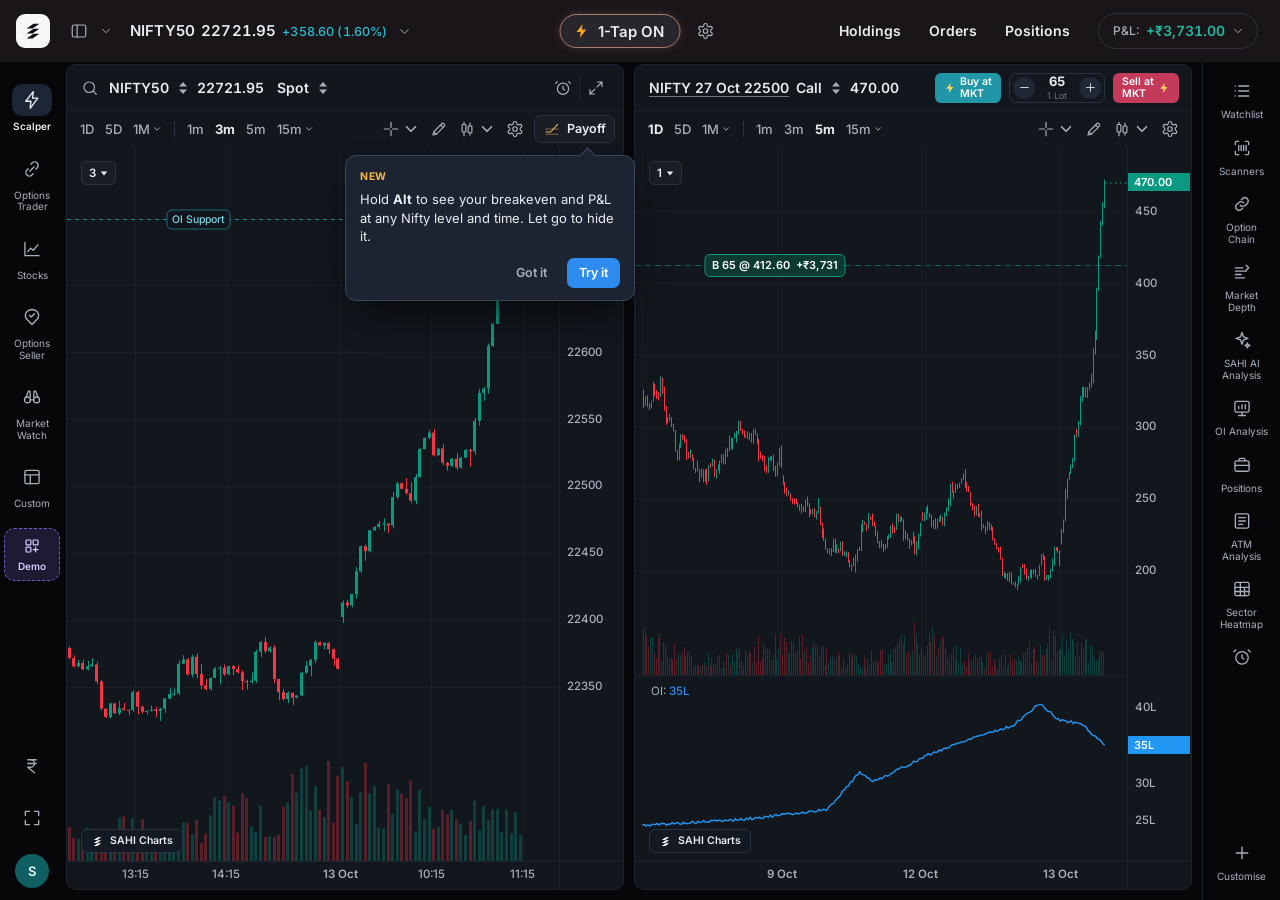
==== prototype/payoff/index.html @ 185e4cb1 "Payoff v1.3: drag to tomorrow, stripes past expiry, P&L-first readout Prototype: - Both charts drag " ====
<!doctype html>
<html lang="en">
<head>
<meta charset="utf-8">
<meta name="viewport" content="width=device-width, initial-scale=1, viewport-fit=cover">
<title>Sahi Payoff Prototype</title>
<link rel="preconnect" href="https://fonts.googleapis.com">
<link rel="preconnect" href="https://fonts.gstatic.com" crossorigin>
<link rel="stylesheet" href="https://fonts.googleapis.com/css2?family=Inter:wght@400;500;600;700&display=swap">
<style>
/* Layout: Sahi Scalper split view at desktop size (index chart left, option chart right, icon rails on both sides),
   scaled down to fit smaller windows. Single dark theme, matching the Sahi platform screenshots. */
:root {
  color-scheme: dark;
  --app: #070709;
  --topbar: #1a1519;
  --panel: #12161d;
  --panel-2: #181d26;
  --panel-3: #212835;
  --chart-bg: #12161d;
  --chart-grid: rgba(255, 255, 255, 0.035);
  --line: #1c2330;
  --line-2: #2a3342;
  --text: #e9ecf1;
  --text-2: #a7afbc;
  --text-3: #6c7586;
  --up: #0b9981;
  --up-2: #22b89c;
  --chg: #28bcd0;
  --down: #f23645;
  --down-2: #f0596b;
  --buy: #2096a6;
  --sell: #c43a5b;
  --amber: #f5a524;
  --amber-line: #ab7b6c;
  --blue: #2e8cf0;
  --violet: #a48bff;
  --breakeven: #f2b84b;
  --cone: #d8687c;
  --profit-tint: rgba(31, 164, 142, 0.13);
  --future-tint: rgba(120, 150, 210, 0.045);
  --cross: rgba(200, 208, 222, 0.42);
  --tooltip: #e8e8f1;
  --tooltip-ink: #2e3138;
  --cap: #2e3138;
  --scrim: rgba(3, 6, 10, 0.6);
  --warn-bg: #2f2410;
  --warn-ink: #f4c46a;
  --err-bg: #3a1419;
  --err-ink: #ff98a4;
  --ok-bg: #0f2c27;
  --ok-ink: #6fe0c8;
  --proto: #7c6cf2;
  --font: 'Inter', ui-sans-serif, system-ui, -apple-system, 'Segoe UI', Roboto, Arial, sans-serif;
}
* { box-sizing: border-box; }
html, body { height: 100%; }
body { margin: 0; background: var(--app); color: var(--text); font: 13px/1.4 var(--font); -webkit-font-smoothing: antialiased; overflow: hidden; }
button { font: inherit; color: inherit; background: none; border: 0; padding: 0; cursor: pointer; }
button:disabled { cursor: not-allowed; opacity: .45; }
:focus-visible { outline: 2px solid var(--blue); outline-offset: 2px; border-radius: 4px; }
svg.i { width: 18px; height: 18px; flex: none; stroke: currentColor; fill: none; stroke-width: 1.6; stroke-linecap: round; stroke-linejoin: round; }
.num { font-variant-numeric: tabular-nums; }
.up { color: var(--up-2); } .down { color: var(--down-2); }
.chg.up, .sub.up { color: var(--chg); }
.sr { position: absolute; width: 1px; height: 1px; overflow: hidden; clip: rect(0 0 0 0); white-space: nowrap; }
#fit { position: fixed; inset: 0; overflow: hidden; }
#app { position: absolute; top: 0; left: 0; transform-origin: 0 0; display: grid; grid-template-rows: 62px 1fr; background: var(--app); }

/* ---------- top bar ---------- */
.top { display: flex; align-items: center; gap: 14px; padding: 0 22px 0 16px; position: relative; background: var(--topbar); }
.logo { width: 34px; height: 34px; border-radius: 9px; background: #f4f6f8; display: grid; place-items: center; }
.logo svg { width: 22px; height: 22px; }
.ib { width: 30px; height: 30px; display: inline-grid; place-items: center; border-radius: 6px; color: var(--text-2); }
.ib:hover { background: var(--panel-3); color: var(--text); }
.inst { display: flex; align-items: baseline; gap: 6px; font-size: 15px; font-weight: 600; letter-spacing: .01em; }
.inst .chg { font-size: 12.5px; font-weight: 500; }
.inst .ib { width: 22px; height: 22px; align-self: center; }
.onetap { position: absolute; left: 50%; transform: translateX(-50%); display: flex; align-items: center; gap: 10px; }
.tap { display: flex; align-items: center; gap: 8px; height: 34px; padding: 0 16px 0 13px; border-radius: 999px; border: 1.5px solid var(--amber-line); background: #29252c; box-shadow: 0 0 10px rgba(171, 123, 108, .25); font-size: 15px; font-weight: 600; }
.tap svg { fill: var(--amber); stroke: none; width: 16px; height: 16px; }
.tap[aria-pressed="false"] { border-color: var(--line-2); background: var(--panel-2); color: var(--text-2); box-shadow: none; }
.tap[aria-pressed="false"] svg { fill: var(--text-3); }
.navr { margin-left: auto; display: flex; align-items: center; gap: 28px; }
.navr > button { font-size: 14px; font-weight: 600; color: var(--text); }
.pnlpill { display: flex; align-items: center; gap: 6px; height: 36px; padding: 0 12px 0 14px; border-radius: 999px; border: 1px solid var(--line-2); font-size: 15px; font-weight: 600; }
.pnlpill small { font-size: 12px; color: var(--text-2); font-weight: 500; }

/* ---------- body ---------- */
.body { display: grid; grid-template-columns: 64px 1fr 78px; min-height: 0; }
.rail { display: flex; flex-direction: column; align-items: center; gap: 4px; padding: 14px 0 12px; min-height: 0; }
.rail .ri { width: 58px; display: flex; flex-direction: column; align-items: center; gap: 5px; padding: 8px 2px; border-radius: 10px; color: var(--text-2); font-size: 10px; line-height: 1.15; text-align: center; }
.rail .ri svg.i { width: 20px; height: 20px; }
.rail .ri:hover { color: var(--text); }
.rail .ri.on { color: var(--text); font-weight: 600; }
.rail .ri.on .ic { background: #1d2637; }
.rail .ri .ic { width: 40px; height: 32px; display: grid; place-items: center; border-radius: 10px; }
.rail .sep { flex: 1; }
.rail.r { border-left: 1px solid var(--line); gap: 2px; padding-top: 10px; }
.rail.r .ri { width: 72px; padding: 6px 2px; }
.rail.r .ri .ic { height: 26px; }
.rail.r .ri.on { color: var(--blue); }
.avatar { width: 34px; height: 34px; border-radius: 50%; background: #0f5f63; display: grid; place-items: center; font-weight: 600; color: #e6fbf7; margin-top: 8px; }
.work { display: grid; grid-template-columns: 1fr 1fr; gap: 10px; padding: 2px 10px 10px 2px; min-width: 0; min-height: 0; position: relative; }

/* ---------- panels ---------- */
.panel { container-type: inline-size; background: var(--panel); border: 1px solid var(--line); border-radius: 9px; display: flex; flex-direction: column; min-width: 0; min-height: 0; overflow: clip; position: relative; }
.ph { height: 46px; flex: none; display: flex; align-items: center; gap: 10px; padding: 0 12px 0 14px; border-bottom: 1px solid var(--line); }
.ph .nm { display: flex; align-items: baseline; gap: 7px; font-weight: 600; font-size: 14px; white-space: nowrap; min-width: 0; flex: 1 1 auto; overflow: hidden; }
.ph .nm > * { flex: none; }
.ph .nm #optTitle { flex: 0 1 auto; min-width: 0; overflow: hidden; text-overflow: ellipsis; }
.ph .nm .sub { font-weight: 500; font-size: 11.5px; }
.ph .nm u { text-decoration: underline; text-underline-offset: 3px; text-decoration-color: var(--text-3); }
.ud { display: inline-grid; place-items: center; width: 14px; height: 18px; color: var(--text-2); align-self: center; border-radius: 3px; }
.ud:hover { color: var(--text); background: var(--panel-3); }
.ud svg { width: 10px; height: 14px; }
.ph .tools { margin-left: auto; display: flex; align-items: center; gap: 6px; }
.ph .tools .ib { width: 28px; height: 28px; }
.tb { height: 36px; flex: none; display: flex; align-items: center; gap: 1px; padding: 0 8px; font-size: 13px; color: var(--text-2); white-space: nowrap; overflow: hidden; }
.tb .tf { padding: 4px 5px; border-radius: 5px; font-weight: 500; display: inline-flex; align-items: center; gap: 2px; }
.tb .tf.on { color: var(--text); font-weight: 700; }
.tb .tfs { display: contents; }
.tb .tf:hover { color: var(--text); }
.tb .vsep { width: 1px; height: 16px; background: var(--line-2); margin: 0 6px; flex: none; }
.tb .right { margin-left: auto; display: flex; align-items: center; gap: 2px; padding-left: 6px; }
.tb .tool { height: 28px; min-width: 26px; display: inline-flex; align-items: center; justify-content: center; gap: 2px; border-radius: 6px; color: var(--text-2); padding: 0 4px; }
.tb .tool:hover { background: var(--panel-3); color: var(--text); }
.tb .tool svg.i { width: 18px; height: 18px; }
.tb .tool .cv { width: 9px; height: 9px; stroke-width: 2.2; }

@container (max-width: 680px) { .tb .x1 { display: none; } }
@container (max-width: 610px) { .tb .x2 { display: none; } .ph .tools .ib:nth-child(2) { display: none; } }
@container (max-width: 560px) { .ph .nm .sub { display: none; } }
@container (max-width: 720px) { #optChg { display: none; } #optPanel .ph .tools .ib:nth-child(2) { display: none; } }
@container (max-width: 600px) { #optPanel .ph .tools { display: none; } }
/* Payoff toolbar button */
.payoff-btn { height: 28px; display: inline-flex; align-items: center; gap: 7px; padding: 0 8px 0 9px; margin-left: 4px; border-radius: 7px; border: 1px solid var(--line-2); color: var(--text); font-weight: 600; font-size: 12.5px; background: var(--panel-2); }
.payoff-btn:hover { border-color: #3a4558; background: var(--panel-3); }
.payoff-btn svg.i { width: 16px; height: 16px; color: var(--breakeven); }
.payoff-btn[aria-pressed="true"] { background: #2a2312; border-color: var(--breakeven); color: #ffe2a6; }
.payoff-btn.peek { border-color: var(--breakeven); box-shadow: 0 0 0 3px rgba(242, 184, 75, .16); }
.payoff-btn:disabled { opacity: .45; }

.cw { position: relative; flex: 1; min-height: 0; overflow: clip; }
.cw canvas { position: absolute; inset: 0; display: block; }
.cw canvas.grab { cursor: grab; }
.cw canvas:focus-visible { outline: 2px solid var(--blue); outline-offset: -2px; border-radius: 0 0 8px 8px; }
.badge-n { position: absolute; left: 14px; top: 14px; height: 24px; padding: 0 7px; display: inline-flex; align-items: center; gap: 4px; border-radius: 5px; background: var(--panel-2); border: 1px solid var(--line-2); font-size: 11.5px; font-weight: 600; color: var(--text); z-index: 2; pointer-events: none; }
.badge-n svg { width: 8px; height: 8px; fill: currentColor; stroke: none; }
.wm { position: absolute; left: 14px; bottom: 36px; display: inline-flex; align-items: center; gap: 6px; height: 24px; padding: 0 9px; border-radius: 6px; background: rgba(20, 26, 36, .92); border: 1px solid var(--line-2); font-size: 10.5px; font-weight: 600; z-index: 2; pointer-events: none; }
.wm svg { width: 13px; height: 13px; }
.oi-label { position: absolute; left: 16px; top: 0; font-size: 11.5px; color: var(--text-2); z-index: 2; pointer-events: none; }
.oi-label b { color: var(--blue); font-weight: 500; }

/* order controls in the option panel header */
.ord { display: flex; align-items: center; gap: 8px; margin-left: auto; flex: none; }
.ph .tools { flex: none; gap: 0; }
.ph .tools .ib { border-radius: 0; border-left: 1px solid #1d2128; width: 32px; }
.ph .tools .ib:first-child { border-left: 0; }
.mkt { white-space: nowrap; height: 30px; display: inline-flex; align-items: center; gap: 4px; padding: 0 9px; border-radius: 6px; font-size: 10.5px; font-weight: 600; line-height: 1.05; color: #fff; text-align: left; }
.mkt svg { width: 12px; height: 12px; fill: #ffd65a; stroke: none; }
.mkt.buy { background: var(--buy); } .mkt.sell { background: var(--sell); }
.mkt:hover { filter: brightness(1.08); }
.qty { height: 30px; display: inline-flex; align-items: center; gap: 2px; border: 1px solid var(--line-2); border-radius: 7px; padding: 0 3px; }
.qty button { width: 22px; height: 22px; display: grid; place-items: center; border-radius: 50%; color: var(--text); background: var(--panel-3); }
.qty button:hover { background: #2c3445; }
.qty .qv { min-width: 40px; text-align: center; line-height: 1; }
.qty .qv b { display: block; font-size: 13px; }
.qty .qv small { font-size: 9px; color: var(--text-3); }

/* ---------- payoff header strip (over the index chart) ---------- */
.pstrip { position: absolute; left: 0; right: 64px; top: 0; padding-top: calc(8px + var(--bh, 0px)) !important; z-index: 4; display: flex; flex-wrap: wrap; align-items: center; gap: 8px 10px; padding: 8px 12px; background: linear-gradient(180deg, rgba(18, 22, 29, .98), rgba(18, 22, 29, .9)); border-bottom: 1px solid var(--line); }
.pstrip .sum { font-weight: 600; font-size: 12.5px; white-space: nowrap; }
.pstrip .sum .muted { color: var(--text-2); font-weight: 500; }
.chips { display: inline-flex; border: 1px solid var(--line-2); border-radius: 7px; overflow: hidden; }
.chips button { padding: 4px 10px; font-size: 12px; font-weight: 500; color: var(--text-2); border-right: 1px solid var(--line-2); }
.chips button:last-child { border-right: 0; }
.chips button[aria-pressed="true"] { background: var(--panel-3); color: var(--text); font-weight: 600; }
.ochip { font-size: 11.5px; padding: 3px 8px; border-radius: 999px; background: var(--panel-3); color: var(--text-2); border: 1px solid var(--line-2); }
.mlabel { display: inline-flex; align-items: center; gap: 5px; font-size: 11.5px; color: var(--text-3); margin-left: auto; white-space: nowrap; }
.mlabel button { color: var(--text-3); display: inline-grid; place-items: center; }
.mlabel button:hover { color: var(--text); }
.mlabel svg.i { width: 14px; height: 14px; }
.mode { font-size: 11px; font-weight: 600; padding: 3px 8px; border-radius: 999px; background: #2a2312; color: #ffd98a; border: 1px solid #5c4a20; white-space: nowrap; }

/* readout */
.readout { position: absolute; z-index: 6; width: max-content; min-width: 196px; max-width: 250px; padding: 12px 15px 11px; border-radius: 12px; background: rgba(23, 29, 39, .97); border: 1px solid var(--line-2); box-shadow: 0 12px 30px -10px rgba(0, 0, 0, .7); pointer-events: none; }
.readout .h { font-size: 12.5px; color: var(--text-2); font-weight: 500; }
/* the P&L leads: biggest and boldest line in the card */
.readout .p { display: flex; align-items: baseline; gap: 9px; font-size: 24px; font-weight: 700; line-height: 1.15; margin-top: 9px; letter-spacing: -.01em; }
.readout .p small { font-size: 13px; font-weight: 600; color: var(--text-2); letter-spacing: 0; }
.readout .r { font-size: 12.5px; color: var(--text-2); margin-top: 7px; }
.readout .u { font-size: 11.5px; color: var(--warn-ink); margin-top: 7px; line-height: 1.35; }
.readout .ft { margin-top: 11px; padding-top: 9px; border-top: 1px solid var(--line-2); font-size: 11px; color: var(--text-3); }
.readout.stale .p, .readout.stale .r { color: var(--text-3) !important; }
.hint { position: absolute; z-index: 5; max-width: 260px; padding: 8px 10px; border-radius: 8px; background: rgba(23, 29, 39, .94); border: 1px dashed #4a5568; font-size: 12px; color: var(--text-2); pointer-events: none; }
.cmsg { position: absolute; inset: 0; display: grid; place-items: center; z-index: 5; pointer-events: none; }
.cmsg div { padding: 12px 16px; border-radius: 9px; background: rgba(23, 29, 39, .96); border: 1px solid var(--line-2); font-size: 13px; color: var(--text); max-width: 360px; text-align: center; }
.loading { position: absolute; left: 50%; top: 52px; transform: translateX(-50%); z-index: 6; font-size: 12px; padding: 5px 10px; border-radius: 999px; background: var(--panel-3); color: var(--text-2); border: 1px solid var(--line-2); }

/* S3 payoff table */
.ptable { position: absolute; inset: 0; z-index: 5; background: var(--panel); display: flex; flex-direction: column; padding-top: var(--bh, 0px); }
.ptable .tt { flex: none; padding: 12px 14px 10px; border-bottom: 1px solid var(--line); display: flex; align-items: baseline; justify-content: space-between; gap: 12px; }
.ptable .tt h3 { margin: 0; font-size: 13.5px; font-weight: 600; }
.ptable .tt span { font-size: 11px; color: var(--text-3); white-space: nowrap; }
.ptable .scroll { flex: 1; overflow: auto; min-height: 0; }
.ptable table { width: 100%; border-collapse: collapse; font-size: 12.5px; font-variant-numeric: tabular-nums; }
.ptable th { position: sticky; top: 0; background: var(--panel-2); text-align: left; font-weight: 500; font-size: 11px; color: var(--text-3); padding: 7px 10px; border-bottom: 1px solid var(--line); white-space: nowrap; z-index: 1; }
.ptable th.n, .ptable td.n { text-align: right; }
.ptable td { padding: 8px 10px; border-bottom: 1px solid var(--line); vertical-align: top; }
.ptable tr.g td { background: rgba(255, 255, 255, .02); font-size: 11px; color: var(--text-2); font-weight: 600; padding: 6px 10px; letter-spacing: .02em; }
.ptable tr.leg:hover td { background: rgba(46, 140, 240, .07); }
.ptable td .rg { display: block; font-size: 10.5px; color: var(--text-3); margin-top: 1px; white-space: nowrap; }
.ptable td .unc { display: block; font-size: 10.5px; color: var(--warn-ink); margin-top: 1px; }
/* squared off before the point: shown, but greyed out like a disabled control */
.ptable td.off, .ptable td.off span { color: var(--text-3); }
.ptable td.off [data-tip] { cursor: help; text-decoration: underline dotted rgba(108, 117, 134, .6); text-underline-offset: 3px; }
.side-b { color: var(--up-2); font-weight: 600; } .side-s { color: var(--down); font-weight: 600; }
.st { display: inline-block; font-size: 10.5px; font-weight: 600; padding: 2px 7px; border-radius: 999px; white-space: nowrap; background: var(--panel-3); color: var(--text-2); }
.st.live { background: var(--ok-bg); color: var(--ok-ink); }
.st.today { background: var(--warn-bg); color: var(--warn-ink); }
.st.exp, .st.set { background: #222833; color: #b8c0cc; }
.st.sq { background: #24203a; color: #c7bcff; }
.ptable .foot { flex: none; border-top: 1px solid var(--line-2); background: var(--panel-2); font-variant-numeric: tabular-nums; }
.ptable .foot > div { display: flex; justify-content: space-between; gap: 12px; padding: 8px 14px; font-size: 12.5px; border-bottom: 1px solid var(--line); }
.ptable .foot > div:last-child { border-bottom: 0; }
.ptable .foot .tot { font-size: 14px; font-weight: 700; }
.ptable .foot .tot small { display: block; font-size: 11px; font-weight: 500; color: var(--text-2); text-align: right; }
.ptable .foot .lbl { color: var(--text-2); }
.ptable .foot .model { font-size: 10.5px; color: var(--text-3); justify-content: flex-start; gap: 6px; }
.ptable.stale td, .ptable.stale .foot { color: var(--text-3); }
.ptable.stale .up, .ptable.stale .down { color: var(--text-3); }

.skel { display: inline-block; height: 10px; width: 56px; border-radius: 4px; background: linear-gradient(90deg, #1f2633, #2a3242, #1f2633); background-size: 200% 100%; animation: sk 1s linear infinite; vertical-align: middle; }
@keyframes sk { to { background-position: -200% 0; } }
@media (prefers-reduced-motion: reduce) { .skel { animation: none; } }
.d1.stale .vals, .d1.stale .vals .up, .d1.stale .vals .down { color: var(--text-3) !important; }
button.ochip { cursor: default; }
button.ochip:focus-visible { outline: 2px solid var(--blue); }
/* N2 banner */
.n2 { position: absolute; left: 2px; right: 10px; top: 2px; z-index: 20; display: flex; align-items: center; gap: 10px; padding: 8px 14px; border-radius: 8px; font-size: 12.5px; background: var(--warn-bg); color: var(--warn-ink); border: 1px solid #5a4418; }
.n2.err { background: var(--err-bg); color: var(--err-ink); border-color: #6b2730; }
.n2.closed { background: #16202e; color: #b9cbe6; border-color: #2a3a52; }
.n2 svg.i { width: 16px; height: 16px; }
.n2 .act { margin-left: auto; display: flex; gap: 8px; align-items: center; }
.n2 .act button { padding: 4px 10px; border-radius: 6px; border: 1px solid currentColor; font-weight: 600; font-size: 12px; }
.n2 .act button.x { border: 0; padding: 2px; }

/* tooltip with key caps, like the 1-Tap tooltip */
.tip { position: fixed; z-index: 100; display: flex; align-items: center; gap: 10px; padding: 6px 7px 6px 14px; border-radius: 999px; background: var(--tooltip); color: var(--tooltip-ink); font-size: 12.5px; font-weight: 500; box-shadow: 0 8px 24px -8px rgba(0, 0, 0, .7); pointer-events: none; white-space: nowrap; }
.tip.wrap { white-space: normal; border-radius: 12px; padding: 8px 8px 8px 14px; line-height: 1.4; }
.tip.nocaps { padding-right: 14px; }
.tip .caps { padding-left: 10px; border-left: 1px solid #c2c3cf; align-self: stretch; align-items: center; }
.caps { display: inline-flex; gap: 4px; flex: none; }
.caps kbd { font: 600 11px var(--font); min-width: 22px; height: 22px; padding: 0 6px; display: inline-grid; place-items: center; border-radius: 5px; background: var(--cap); border: 0; color: #fff; }

/* N1 coach mark */
.coach { position: fixed; z-index: 90; width: 290px; padding: 14px 14px 12px; border-radius: 11px; background: #1d2431; border: 1px solid #3a4558; box-shadow: 0 18px 40px -14px rgba(0, 0, 0, .8); }
.coach::before { content: ""; position: absolute; top: -6px; right: 40px; width: 12px; height: 12px; background: #1d2431; border-left: 1px solid #3a4558; border-top: 1px solid #3a4558; transform: rotate(45deg); }
.coach .new { font-size: 10.5px; font-weight: 700; letter-spacing: .06em; color: var(--breakeven); text-transform: uppercase; }
.coach p { margin: 5px 0 12px; font-size: 13px; line-height: 1.45; }
.coach .row { display: flex; justify-content: flex-end; gap: 8px; }
.btn { height: 30px; padding: 0 12px; border-radius: 7px; font-weight: 600; font-size: 12.5px; display: inline-flex; align-items: center; justify-content: center; gap: 6px; }
.btn.pri { background: var(--blue); color: #fff; }
.btn.pri:hover { filter: brightness(1.08); }
.btn.sec { border: 1px solid var(--line-2); color: var(--text); background: var(--panel-2); }
.btn.sec:hover { background: var(--panel-3); }
.btn.ter { color: var(--text-2); }
.btn.ter:hover { color: var(--text); }
.btn.wide { width: 100%; height: 34px; }
.btn .spin { width: 13px; height: 13px; border-radius: 50%; border: 2px solid rgba(255, 255, 255, .35); border-top-color: #fff; animation: spin .7s linear infinite; }
@keyframes spin { to { transform: rotate(360deg); } }

/* D1 pinned card */
.d1 { position: absolute; z-index: 8; width: 270px; overflow-y: auto; border-radius: 11px; background: #1a202b; border: 1px solid #3a4558; box-shadow: 0 18px 44px -14px rgba(0, 0, 0, .85); padding: 12px 13px 11px; }
.d1 .hd { display: flex; align-items: flex-start; gap: 8px; }
.d1 .hd h4 { margin: 0; font-size: 12.5px; font-weight: 600; line-height: 1.35; flex: 1; }
.d1 .hd h4 small { display: block; color: var(--text-3); font-weight: 500; font-size: 10.5px; letter-spacing: .05em; text-transform: uppercase; margin-bottom: 2px; }
.d1 .vals { margin: 10px 0 8px; display: grid; gap: 4px; font-size: 12.5px; font-variant-numeric: tabular-nums; }
.d1 .vals .big { font-size: 17px; font-weight: 700; }
.d1 .vals .m { color: var(--text-2); }
.d1 .note { font-size: 11.5px; color: var(--text-2); line-height: 1.4; padding: 8px 9px; background: rgba(255, 255, 255, .03); border-radius: 7px; margin-bottom: 9px; }
.d1 .acts { display: grid; gap: 6px; }
.d1 .helper { font-size: 11px; color: var(--text-3); margin-top: -2px; }
.d1 .ml { margin-top: 9px; font-size: 10.5px; color: var(--text-3); display: flex; align-items: center; gap: 5px; }
.d1 .ml svg.i { width: 13px; height: 13px; }
.d1 .proto-note { font-size: 11px; color: #c8bfff; background: rgba(124, 108, 242, .12); border: 1px dashed rgba(124, 108, 242, .5); border-radius: 7px; padding: 6px 8px; margin-bottom: 8px; }

/* M1 modal */
.scrim { position: fixed; inset: 0; z-index: 70; background: var(--scrim); display: grid; place-items: center; }
.m1 { width: 440px; max-width: calc(100vw - 32px); border-radius: 13px; background: #171d27; border: 1px solid #3a4558; box-shadow: 0 30px 70px -20px rgba(0, 0, 0, .9); }
.m1 .mh { display: flex; align-items: center; justify-content: space-between; padding: 16px 18px 10px; }
.m1 .mh h2 { margin: 0; font-size: 16px; font-weight: 600; }
.m1 .mb { padding: 0 18px 6px; display: grid; gap: 10px; font-size: 13px; }
.m1 .mb .pos { color: var(--text-2); font-size: 12.5px; }
.m1 .mb .order { padding: 10px 12px; border-radius: 9px; background: var(--panel-2); border: 1px solid var(--line-2); display: grid; gap: 4px; }
.m1 .mb .pl { font-weight: 600; font-variant-numeric: tabular-nums; }
.m1 .mb .tn { font-size: 12px; color: var(--text-2); line-height: 1.45; }
.m1 .mb .msg { padding: 9px 11px; border-radius: 8px; background: var(--warn-bg); color: var(--warn-ink); font-size: 12.5px; }
.m1 .mb .helper { font-size: 12px; color: var(--text-3); }
.m1 .mf { display: flex; justify-content: flex-end; gap: 8px; padding: 14px 18px 16px; }

/* N3 toast */
.toasts { position: fixed; left: 50%; bottom: 26px; transform: translateX(-50%); z-index: 95; display: grid; gap: 8px; justify-items: center; }
.toast { display: flex; align-items: center; gap: 10px; padding: 10px 12px 10px 14px; border-radius: 10px; background: #1f2633; border: 1px solid #3a4558; font-size: 13px; box-shadow: 0 14px 34px -12px rgba(0, 0, 0, .8); }
.toast.ok svg.i { color: var(--up-2); } .toast.err { border-color: #6b2730; } .toast.err svg.i { color: var(--down); }
.toast button { color: var(--text-3); display: grid; place-items: center; }

/* popovers: positions and option chain */
.pop { position: fixed; z-index: 60; max-width: calc(100vw - 110px); background: #161c26; border: 1px solid #344052; border-radius: 12px; box-shadow: 0 24px 60px -20px rgba(0, 0, 0, .85); display: flex; flex-direction: column; max-height: 76vh; }
.pop .poph { display: flex; align-items: center; justify-content: space-between; padding: 12px 14px; border-bottom: 1px solid var(--line); }
.pop .poph h3 { margin: 0; font-size: 14px; font-weight: 600; }
.pop .popb { overflow: auto; }
.pop table { width: 100%; border-collapse: collapse; font-size: 12.5px; font-variant-numeric: tabular-nums; }
.pop th { text-align: left; font-weight: 500; font-size: 11px; color: var(--text-3); padding: 7px 12px; border-bottom: 1px solid var(--line); position: sticky; top: 0; background: #161c26; }
.pop td { padding: 7px 12px; border-bottom: 1px solid var(--line); white-space: nowrap; }
.pop .n { text-align: right; }
.pop .xb { font-size: 11.5px; font-weight: 600; padding: 3px 9px; border-radius: 6px; border: 1px solid var(--line-2); }
.pop .xb:hover { background: var(--panel-3); }
.pop .empty { padding: 22px 14px; color: var(--text-2); text-align: center; }
.chain td.k { text-align: center; font-weight: 600; background: rgba(255, 255, 255, .02); }
.chain td.atm { color: var(--breakeven); }
.chain .cp { width: 100%; text-align: right; padding: 2px 6px; border-radius: 5px; }
.chain .cp.pe { text-align: left; }
.chain .cp:hover { background: rgba(46, 140, 240, .14); }
.chain .cp.sel { background: rgba(46, 140, 240, .22); color: #fff; }
.chain .ex { display: flex; gap: 6px; padding: 10px 12px; border-bottom: 1px solid var(--line); flex-wrap: wrap; }
.chain .ex button { padding: 4px 10px; border-radius: 999px; border: 1px solid var(--line-2); font-size: 12px; color: var(--text-2); }
.chain .ex button[aria-pressed="true"] { background: var(--panel-3); color: var(--text); border-color: #3a4558; }

/* ---------- prototype controls (not part of the product) ---------- */
.demo { position: fixed; left: 10px; top: 10px; bottom: 10px; z-index: 80; width: 312px; display: flex; flex-direction: column; border-radius: 13px; background: #14111f; border: 1px solid #3b3366; box-shadow: 0 24px 60px -20px rgba(0, 0, 0, .9); font-size: 12px; }
.demo .dh { display: flex; align-items: center; gap: 8px; padding: 10px 12px; border-bottom: 1px solid #2a2450; }
.demo .dh b { font-size: 12.5px; }
.demo .dh .tag { font-size: 10px; font-weight: 700; letter-spacing: .06em; text-transform: uppercase; color: #c8bfff; background: rgba(124, 108, 242, .18); padding: 2px 6px; border-radius: 4px; }
.demo .dh button { margin-left: auto; color: #b7add9; }
.demo .db { overflow: auto; padding: 10px 12px 12px; display: grid; gap: 12px; }
.demo .grp { display: grid; gap: 6px; }
.demo .gl { font-size: 10px; font-weight: 700; letter-spacing: .08em; text-transform: uppercase; color: #9b91c8; }
.demo .seg { display: flex; flex-wrap: wrap; gap: 5px; }
.demo .seg button { padding: 5px 8px; border-radius: 999px; border: 1px solid #2f2a52; color: #cfc9ea; font-size: 11.5px; background: #1b1730; }
.demo .seg button[aria-pressed="true"] { background: var(--proto); color: #fff; border-color: var(--proto); }
.demo select { width: 100%; padding: 6px 8px; border-radius: 8px; background: #1b1730; color: #e8e4ff; border: 1px solid #2f2a52; font: inherit; }
.demo .keys { display: grid; gap: 5px; color: #cfc9ea; }
.demo .keys div { display: flex; align-items: center; gap: 8px; justify-content: space-between; }
.demo .keys .caps kbd { background: #221d3c; border-color: #4a4380; }
.demo .row { display: flex; gap: 6px; flex-wrap: wrap; }
.demo .row button { padding: 6px 9px; border-radius: 8px; border: 1px solid #2f2a52; color: #e8e4ff; background: #1b1730; font-size: 11.5px; }
.demo .row button:hover { border-color: var(--proto); }
.demo .log { font: 11px ui-monospace, SFMono-Regular, Menlo, monospace; color: #b7add9; display: grid; gap: 2px; max-height: 96px; overflow: auto; }
.demo .note { color: #a59cc9; line-height: 1.4; }
.demo.min .db { display: none; }
.demo.min { width: auto; top: var(--pill-top, 12px); bottom: auto; left: var(--pill-left, 14px); background: transparent; border: 0; box-shadow: none; }
.dpill { width: 56px; padding: 8px 0 7px; display: flex; flex-direction: column; align-items: center; gap: 4px; border-radius: 10px; background: #1f1a33; border: 1px dashed #6a5ec4; color: #d3ccff; font-size: 10px; font-weight: 600; }
.dpill:hover { background: #2a2346; }
.dpill svg.i { width: 18px; height: 18px; }
#fit.docked { left: 332px; }
</style>
</head>
<body>
<svg width="0" height="0" style="position:absolute" aria-hidden="true">
  <defs>
    <symbol id="i-sidebar" viewBox="0 0 24 24"><rect x="3" y="4" width="18" height="16" rx="2.5"/><path d="M9.5 4v16"/></symbol>
    <symbol id="i-chev" viewBox="0 0 24 24"><path d="M6 9l6 6 6-6"/></symbol>
    <symbol id="i-bolt" viewBox="0 0 24 24"><path d="M13.5 2 4.5 13.5h6.2L9.8 22l9.2-12.2h-6.3z"/></symbol>
    <symbol id="i-gear" viewBox="0 0 24 24"><path d="M12.22 2h-.44a2 2 0 0 0-2 2v.18a2 2 0 0 1-1 1.73l-.43.25a2 2 0 0 1-2 0l-.15-.08a2 2 0 0 0-2.73.73l-.22.38a2 2 0 0 0 .73 2.73l.15.1a2 2 0 0 1 1 1.72v.51a2 2 0 0 1-1 1.74l-.15.09a2 2 0 0 0-.73 2.73l.22.38a2 2 0 0 0 2.73.73l.15-.08a2 2 0 0 1 2 0l.43.25a2 2 0 0 1 1 1.73V20a2 2 0 0 0 2 2h.44a2 2 0 0 0 2-2v-.18a2 2 0 0 1 1-1.73l.43-.25a2 2 0 0 1 2 0l.15.08a2 2 0 0 0 2.73-.73l.22-.39a2 2 0 0 0-.73-2.73l-.15-.08a2 2 0 0 1-1-1.74v-.5a2 2 0 0 1 1-1.74l.15-.09a2 2 0 0 0 .73-2.73l-.22-.38a2 2 0 0 0-2.73-.73l-.15.08a2 2 0 0 1-2 0l-.43-.25a2 2 0 0 1-1-1.73V4a2 2 0 0 0-2-2z"/><circle cx="12" cy="12" r="3"/></symbol>
    <symbol id="i-search" viewBox="0 0 24 24"><circle cx="11" cy="11" r="7"/><path d="m20.5 20.5-4.3-4.3"/></symbol>
    <symbol id="i-ud" viewBox="0 0 10 14"><path d="M5 1 9 5.5H1zM5 13 1 8.5h8z" fill="currentColor" stroke="none"/></symbol>
    <symbol id="i-alarm" viewBox="0 0 24 24"><circle cx="12" cy="13" r="7.5"/><path d="M12 9.5V13l2.2 1.6M4.5 3.5 2.2 5.8M19.5 3.5l2.3 2.3"/></symbol>
    <symbol id="i-bookmark" viewBox="0 0 24 24"><path d="M18 21l-6-4.3L6 21V5a2 2 0 0 1 2-2h8a2 2 0 0 1 2 2z"/></symbol>
    <symbol id="i-expand" viewBox="0 0 24 24"><path d="M14 4h6v6M10 20H4v-6M20 4l-6.5 6.5M4 20l6.5-6.5"/></symbol>
    <symbol id="i-cross" viewBox="0 0 24 24"><path d="M12 3v7M12 14v7M3 12h7M14 12h7"/></symbol>
    <symbol id="i-fx" viewBox="0 0 24 24"><path d="M9.5 20c-1.5 0-2-1-1.7-2.4L10.3 6C10.7 4.4 11.6 4 13 4M7 9h6.5M14 12l5 6M19 12l-5 6"/></symbol>
    <symbol id="i-grid" viewBox="0 0 24 24"><rect x="4" y="4" width="6.5" height="6.5" rx="1"/><rect x="13.5" y="4" width="6.5" height="6.5" rx="1"/><rect x="4" y="13.5" width="6.5" height="6.5" rx="1"/><path d="M16.75 13.5v6.5M13.5 16.75H20"/></symbol>
    <symbol id="i-pencil" viewBox="0 0 24 24"><path d="M4 20l1.2-4.6L15.6 5a2 2 0 0 1 2.8 0l.6.6a2 2 0 0 1 0 2.8L8.6 18.8zM14 6.6l3.4 3.4M5 15.5 8.5 19"/></symbol>
    <symbol id="i-candle" viewBox="0 0 24 24"><path d="M8 3v3M8 16v5M16 4v4M16 17v3"/><rect x="5.5" y="6" width="5" height="10" rx="1"/><rect x="13.5" y="8" width="5" height="9" rx="1"/></symbol>
    <symbol id="i-plus" viewBox="0 0 24 24"><path d="M12 5v14M5 12h14"/></symbol>
    <symbol id="i-minus" viewBox="0 0 24 24"><path d="M5 12h14"/></symbol>
    <symbol id="i-x" viewBox="0 0 24 24"><path d="M6 6l12 12M18 6 6 18"/></symbol>
    <symbol id="i-info" viewBox="0 0 24 24"><circle cx="12" cy="12" r="9"/><path d="M12 11v5.5M12 7.6v.1"/></symbol>
    <symbol id="i-check" viewBox="0 0 24 24"><circle cx="12" cy="12" r="9"/><path d="m8.2 12.3 2.6 2.6 5-5.4"/></symbol>
    <symbol id="i-alert" viewBox="0 0 24 24"><path d="M12 3.5 2.8 19.5h18.4z"/><path d="M12 10v4.5M12 17.2v.1"/></symbol>
    <symbol id="i-clock" viewBox="0 0 24 24"><circle cx="12" cy="12" r="8.5"/><path d="M12 7.5V12l3 2"/></symbol>
    <symbol id="i-payoff" viewBox="0 0 24 24"><path d="M3 20h18" opacity=".5"/><path d="M3 12h18" stroke-dasharray="2 2.4" opacity=".7"/><path d="M3 16.5h7L20.5 5"/></symbol>
    <symbol id="i-link" viewBox="0 0 24 24"><path d="M9.5 14.5 14.5 9.5M10.6 6.2l1.5-1.5a4.2 4.2 0 0 1 6 6l-1.5 1.5M13.4 17.8l-1.5 1.5a4.2 4.2 0 0 1-6-6l1.5-1.5"/></symbol>
    <symbol id="i-stocks" viewBox="0 0 24 24"><path d="M3.5 4v16h17"/><path d="m7 15 3.5-4 3 2.5L19 7"/></symbol>
    <symbol id="i-seller" viewBox="0 0 24 24"><path d="M12 3c-4.4 0-8 3.2-8 7.2 0 1.6.6 3 1.6 4.2L12 21l6.4-6.6c1-1.2 1.6-2.6 1.6-4.2C20 6.2 16.4 3 12 3z"/><path d="m9 10 2 2 4-4"/></symbol>
    <symbol id="i-binoc" viewBox="0 0 24 24"><circle cx="6.5" cy="15.5" r="3.5"/><circle cx="17.5" cy="15.5" r="3.5"/><path d="M10 15.5h4M5 12l2.5-7h2L10 12M19 12l-2.5-7h-2L14 12"/></symbol>
    <symbol id="i-layout" viewBox="0 0 24 24"><rect x="3.5" y="4" width="17" height="16" rx="2"/><path d="M3.5 9.5h17M10 9.5V20"/></symbol>
    <symbol id="i-rupee" viewBox="0 0 24 24"><path d="M7 4.5h10M7 9h10M7 4.5h3.5a4.5 4.5 0 0 1 0 9H7l8 6.5"/></symbol>
    <symbol id="i-full" viewBox="0 0 24 24"><path d="M4 9V4h5M20 9V4h-5M4 15v5h5M20 15v5h-5"/></symbol>
    <symbol id="i-list" viewBox="0 0 24 24"><path d="M8 6h12M8 12h12M8 18h12M4 6h.01M4 12h.01M4 18h.01"/></symbol>
    <symbol id="i-scan" viewBox="0 0 24 24"><path d="M4 8V5.5A1.5 1.5 0 0 1 5.5 4H8M16 4h2.5A1.5 1.5 0 0 1 20 5.5V8M20 16v2.5a1.5 1.5 0 0 1-1.5 1.5H16M8 20H5.5A1.5 1.5 0 0 1 4 18.5V16M8 9v6M11 9v6M14 9v6M17 9v6"/></symbol>
    <symbol id="i-chain" viewBox="0 0 24 24"><path d="M10 13.5a4 4 0 0 0 5.7.4l2.6-2.6a4 4 0 0 0-5.7-5.7l-1.4 1.4M14 10.5a4 4 0 0 0-5.7-.4l-2.6 2.6a4 4 0 0 0 5.7 5.7l1.4-1.4"/></symbol>
    <symbol id="i-depth" viewBox="0 0 24 24"><path d="M4 7h9M4 11h13M4 15h7M4 19h11M17 4l3 3-3 3"/></symbol>
    <symbol id="i-spark" viewBox="0 0 24 24"><path d="M12 3l1.8 5.2L19 10l-5.2 1.8L12 17l-1.8-5.2L5 10l5.2-1.8zM18.5 15.5l.8 2.2 2.2.8-2.2.8-.8 2.2-.8-2.2-2.2-.8 2.2-.8z"/></symbol>
    <symbol id="i-oi" viewBox="0 0 24 24"><rect x="3.5" y="4" width="17" height="13" rx="2"/><path d="M8 13v-3M12 13V8M16 13v-5M8 21h8M12 17v4"/></symbol>
    <symbol id="i-brief" viewBox="0 0 24 24"><rect x="3.5" y="7" width="17" height="12.5" rx="2"/><path d="M8.5 7V5.5A1.5 1.5 0 0 1 10 4h4a1.5 1.5 0 0 1 1.5 1.5V7M3.5 12.5h17"/></symbol>
    <symbol id="i-atm" viewBox="0 0 24 24"><rect x="4" y="3.5" width="16" height="17" rx="2"/><path d="M8 8h8M8 12h8M8 16h5"/></symbol>
    <symbol id="i-heat" viewBox="0 0 24 24"><rect x="3.5" y="4" width="17" height="16" rx="2"/><path d="M3.5 10h17M3.5 15h17M10 4v16M15 10v10"/></symbol>
    <symbol id="i-sahi" viewBox="0 0 24 24"><path d="M5 9.2 12.6 4h6.4l-7.6 5.2zM5 14.8 12.6 9.6H19l-7.6 5.2zM5 20.2l7.6-5.2H19l-7.6 5.2z" fill="currentColor" stroke="none"/></symbol>
    <symbol id="i-pin" viewBox="0 0 24 24"><circle cx="12" cy="9" r="5"/><path d="M12 14v7"/></symbol>
  </defs>
</svg>
<div id="fit">
<div id="app">
  <header class="top">
    <div class="logo" aria-label="Sahi"><svg viewBox="0 0 24 24" style="color:#0b0e13"><use href="#i-sahi"/></svg></div>
    <button class="ib" aria-label="Layout"><svg class="i"><use href="#i-sidebar"/></svg></button>
    <button class="ib" style="width:20px;margin-left:-12px" aria-label="Layout options"><svg class="i" style="width:14px;height:14px"><use href="#i-chev"/></svg></button>
    <div class="inst"><span>NIFTY50</span> <span class="num" id="topIdx">22721.95</span> <span class="chg num up" id="topChg">+358.60 (1.60%)</span> <button class="ib" aria-label="Change instrument"><svg class="i" style="width:15px;height:15px"><use href="#i-chev"/></svg></button></div>
    <div class="onetap">
      <button class="tap" id="tapBtn" aria-pressed="true" data-tip="tap"><svg><use href="#i-bolt"/></svg><span id="tapLbl">1-Tap ON</span></button>
      <button class="ib" aria-label="Instant trade settings"><svg class="i"><use href="#i-gear"/></svg></button>
    </div>
    <nav class="navr">
      <button>Holdings</button>
      <button>Orders</button>
      <button id="navPositions">Positions</button>
      <button class="pnlpill" id="pnlPill"><small>P&amp;L:</small><span class="num" id="pnlTop">₹0.00</span><svg class="i" style="width:14px;height:14px;color:var(--text-2)"><use href="#i-chev"/></svg></button>
    </nav>
  </header>
  <div class="body">
    <nav class="rail l" aria-label="Sahi sections">
      <button class="ri on"><span class="ic"><svg class="i" style="fill:none"><use href="#i-bolt"/></svg></span>Scalper</button>
      <button class="ri"><span class="ic"><svg class="i"><use href="#i-link"/></svg></span>Options<br>Trader</button>
      <button class="ri"><span class="ic"><svg class="i"><use href="#i-stocks"/></svg></span>Stocks</button>
      <button class="ri"><span class="ic"><svg class="i"><use href="#i-seller"/></svg></span>Options<br>Seller</button>
      <button class="ri"><span class="ic"><svg class="i"><use href="#i-binoc"/></svg></span>Market<br>Watch</button>
      <button class="ri"><span class="ic"><svg class="i"><use href="#i-layout"/></svg></span>Custom</button>
      <span class="sep"></span>
      <button class="ri" aria-label="Funds"><span class="ic"><svg class="i"><use href="#i-rupee"/></svg></span></button>
      <button class="ri" aria-label="Full screen"><span class="ic"><svg class="i"><use href="#i-full"/></svg></span></button>
      <span class="avatar">S</span>
    </nav>
    <main class="work" id="work">
      <section class="panel" id="idxPanel" aria-label="Index chart">
        <div class="ph">
          <svg class="i" style="color:var(--text-2)"><use href="#i-search"/></svg>
          <div class="nm"><span>NIFTY50</span><button class="ud" aria-label="Switch"><svg><use href="#i-ud"/></svg></button><span class="num" id="idxLtp">22721.95</span><span class="sub num up" id="idxChg">+358.60 (1.60%)</span><span style="margin-left:6px">Spot</span><button class="ud" aria-label="Spot or futures"><svg><use href="#i-ud"/></svg></button></div>
          <div class="tools"><button class="ib" aria-label="Alerts"><svg class="i"><use href="#i-alarm"/></svg></button><button class="ib" aria-label="Save"><svg class="i"><use href="#i-bookmark"/></svg></button><button class="ib" aria-label="Expand"><svg class="i"><use href="#i-expand"/></svg></button></div>
        </div>
        <div class="tb">
          <button class="tf">1D</button><button class="tf">5D</button><button class="tf">1M <svg class="i" style="width:10px;height:10px;stroke-width:2.4"><use href="#i-chev"/></svg></button>
          <span class="vsep"></span>
          <span class="tfs" role="group" aria-label="Nifty chart timeframe" data-chart="idx"><button class="tf" data-tf="1">1m</button><button class="tf x1" data-tf="2">2m</button><button class="tf on" data-tf="3">3m</button><button class="tf" data-tf="5">5m</button><button class="tf x1" data-tf="10">10m</button><button class="tf" data-tf="15">15m <svg class="i" style="width:10px;height:10px;stroke-width:2.4"><use href="#i-chev"/></svg></button></span>
          <div class="right">
            <button class="tool" aria-label="Crosshair"><svg class="i"><use href="#i-cross"/></svg><svg class="i cv"><use href="#i-chev"/></svg></button>
            <button class="tool x2" aria-label="Indicators"><svg class="i"><use href="#i-fx"/></svg></button>
            <button class="tool x2" aria-label="Templates"><svg class="i"><use href="#i-grid"/></svg></button>
            <button class="tool" aria-label="Drawing tools"><svg class="i"><use href="#i-pencil"/></svg></button>
            <button class="tool" aria-label="Chart type"><svg class="i"><use href="#i-candle"/></svg><svg class="i cv"><use href="#i-chev"/></svg></button>
            <button class="tool" aria-label="Chart settings"><svg class="i"><use href="#i-gear"/></svg></button>
            <button class="payoff-btn" id="payoffBtn" aria-pressed="false" data-tip="payoff" aria-describedby="payoffDesc"><svg class="i" aria-hidden="true"><use href="#i-payoff"/></svg>Payoff</button><span class="sr" id="payoffDesc">Hold Alt to peek at your breakeven and P&amp;L, or press to keep Payoff on.</span>
          </div>
        </div>
        <div class="cw" id="idxWrap">
          <canvas id="idxCanvas" tabindex="0" aria-label="NIFTY50 chart. With Payoff on, use arrow keys to move the point."></canvas>
          <span class="badge-n">3 <svg viewBox="0 0 10 10"><path d="M1 3h8L5 8z"/></svg></span>
          <span class="wm"><svg viewBox="0 0 24 24" style="color:#fff"><use href="#i-sahi"/></svg>SAHI Charts</span>
        </div>
      </section>
      <section class="panel" id="optPanel" aria-label="Option chart">
        <div class="ph">
          <div class="nm" id="optName"><u id="optTitle">NIFTY 27 Oct 22500</u><span id="optType">Call</span><button class="ud" id="cpSwitch" aria-label="Switch Call and Put"><svg><use href="#i-ud"/></svg></button><span class="num" id="optLtp">470.00</span><span class="sub num up" id="optChg">+266.35 (130.79%)</span></div>
          <div class="ord">
            <button class="mkt buy" id="buyBtn"><svg><use href="#i-bolt"/></svg><span>Buy at<br>MKT</span></button>
            <div class="qty"><button id="qMinus" aria-label="Fewer lots"><svg class="i" style="width:13px;height:13px"><use href="#i-minus"/></svg></button><span class="qv"><b class="num" id="qVal">65</b><small id="qLots">1 Lot</small></span><button id="qPlus" aria-label="More lots"><svg class="i" style="width:13px;height:13px"><use href="#i-plus"/></svg></button></div>
            <button class="mkt sell" id="sellBtn"><span>Sell at<br>MKT</span><svg><use href="#i-bolt"/></svg></button>
          </div>
          <div class="tools"><button class="ib" aria-label="Alerts"><svg class="i"><use href="#i-alarm"/></svg></button><button class="ib" aria-label="Save"><svg class="i"><use href="#i-bookmark"/></svg></button><button class="ib" aria-label="Expand"><svg class="i"><use href="#i-expand"/></svg></button></div>
        </div>
        <div class="tb">
          <button class="tf on">1D</button><button class="tf">5D</button><button class="tf">1M <svg class="i" style="width:10px;height:10px;stroke-width:2.4"><use href="#i-chev"/></svg></button>
          <span class="vsep"></span>
          <span class="tfs" role="group" aria-label="Option chart timeframe" data-chart="opt"><button class="tf" data-tf="1">1m</button><button class="tf x1" data-tf="2">2m</button><button class="tf" data-tf="3">3m</button><button class="tf on" data-tf="5">5m</button><button class="tf x1" data-tf="10">10m</button><button class="tf" data-tf="15">15m <svg class="i" style="width:10px;height:10px;stroke-width:2.4"><use href="#i-chev"/></svg></button></span>
          <div class="right">
            <button class="tool" aria-label="Crosshair"><svg class="i"><use href="#i-cross"/></svg><svg class="i cv"><use href="#i-chev"/></svg></button>
            <button class="tool x2" aria-label="Indicators"><svg class="i"><use href="#i-fx"/></svg></button>
            <button class="tool x2" aria-label="Templates"><svg class="i"><use href="#i-grid"/></svg></button>
            <button class="tool" aria-label="Drawing tools"><svg class="i"><use href="#i-pencil"/></svg></button>
            <button class="tool" aria-label="Chart type"><svg class="i"><use href="#i-candle"/></svg><svg class="i cv"><use href="#i-chev"/></svg></button>
            <button class="tool" aria-label="Chart settings"><svg class="i"><use href="#i-gear"/></svg></button>
          </div>
        </div>
        <div class="cw" id="optWrap">
          <canvas id="optCanvas" aria-label="Option chart"></canvas>
          <span class="badge-n">1 <svg viewBox="0 0 10 10"><path d="M1 3h8L5 8z"/></svg></span>
          <span class="oi-label" id="oiLabel">OI: <b>35L</b></span>
          <span class="wm"><svg viewBox="0 0 24 24" style="color:#fff"><use href="#i-sahi"/></svg>SAHI Charts</span>
        </div>
      </section>
    </main>
    <nav class="rail r" aria-label="Tools">
      <button class="ri"><span class="ic"><svg class="i"><use href="#i-list"/></svg></span>Watchlist</button>
      <button class="ri"><span class="ic"><svg class="i"><use href="#i-scan"/></svg></span>Scanners</button>
      <button class="ri" id="railChain"><span class="ic"><svg class="i"><use href="#i-chain"/></svg></span>Option<br>Chain</button>
      <button class="ri"><span class="ic"><svg class="i"><use href="#i-depth"/></svg></span>Market<br>Depth</button>
      <button class="ri"><span class="ic"><svg class="i"><use href="#i-spark"/></svg></span>SAHI AI<br>Analysis</button>
      <button class="ri"><span class="ic"><svg class="i"><use href="#i-oi"/></svg></span>OI Analysis</button>
      <button class="ri" id="railPositions"><span class="ic"><svg class="i"><use href="#i-brief"/></svg></span>Positions</button>
      <button class="ri"><span class="ic"><svg class="i"><use href="#i-atm"/></svg></span>ATM<br>Analysis</button>
      <button class="ri"><span class="ic"><svg class="i"><use href="#i-heat"/></svg></span>Sector<br>Heatmap</button>
      <button class="ri" aria-label="Alerts"><span class="ic"><svg class="i"><use href="#i-alarm"/></svg></span></button>
      <span class="sep"></span>
      <button class="ri"><span class="ic"><svg class="i"><use href="#i-plus"/></svg></span>Customise</button>
    </nav>
  </div>
</div>
</div>
<div id="layer"></div>
<div class="sr" aria-live="polite" id="live"></div>
<script>
/* =====================================================================
   Engine: trading calendar, option model, sample market data, payoff maths.
   All prices are generated sample data for Tue 13 Oct 2026. Nothing here
   is market data. The model follows the research: Black-Scholes on a
   trading-time clock (375 minutes a session, 252 sessions a year), priced
   off the index with IV held at its current level (BR-08).
   ===================================================================== */
const Engine = (() => {
  const OPEN = 555, CLOSE = 930, SESSION = 375, YEAR = 252 * 375, SQOFF = 920;
  const LOT = 65, TICK = 0.05;
  const HOLIDAYS = { '2026-10-02': 'Gandhi Jayanti', '2026-10-20': 'Dussehra', '2026-11-24': 'Guru Nanak Jayanti' };
  const DOW = ['Sun', 'Mon', 'Tue', 'Wed', 'Thu', 'Fri', 'Sat'];
  const MON = ['Jan', 'Feb', 'Mar', 'Apr', 'May', 'Jun', 'Jul', 'Aug', 'Sep', 'Oct', 'Nov', 'Dec'];

  /* ---------- calendar ---------- */
  const pad = n => String(n).padStart(2, '0');
  const isoOf = t => { const d = new Date(t); return `${d.getUTCFullYear()}-${pad(d.getUTCMonth() + 1)}-${pad(d.getUTCDate())}`; };
  const dateInfo = key => {
    const [y, m, d] = key.split('-').map(Number);
    const dow = new Date(Date.UTC(y, m - 1, d)).getUTCDay();
    return { key, y, m: m - 1, d, dow, label: `${DOW[dow]} ${d} ${MON[m - 1]}`, short: `${d} ${MON[m - 1]}`, upper: `${d} ${MON[m - 1].toUpperCase()}` };
  };
  const DAYS = [];
  for (let t = Date.UTC(2026, 8, 28); t <= Date.UTC(2026, 11, 31); t += 864e5) {
    const key = isoOf(t);
    const dow = new Date(t).getUTCDay();
    if (dow === 0 || dow === 6 || HOLIDAYS[key]) continue;
    DAYS.push(dateInfo(key));
  }
  const dayIdx = key => DAYS.findIndex(d => d.key === key);
  const TODAY = dayIdx('2026-10-13');
  const tOf = (di, mod) => di * SESSION + (mod - OPEN);
  // A trading-time T on a session boundary is shown as the previous day's 3:30 pm close.
  const split = T => {
    let di = Math.floor(T / SESSION), m = T - di * SESSION;
    if (m === 0 && di > 0) { di -= 1; m = SESSION; }
    return { di, mod: OPEN + m };
  };
  const clock = mod => {
    const h = Math.floor(mod / 60), mi = Math.round(mod % 60);
    const h12 = ((h + 11) % 12) + 1;
    return `${h12}:${pad(mi)} ${h >= 12 ? 'pm' : 'am'}`;
  };
  const fmtT = (T, withDay = true) => {
    const { di, mod } = split(T);
    const t = clock(mod);
    return withDay ? `${t}, ${DAYS[di].label}` : t;
  };
  const dayOfT = T => split(T).di;

  // Expiries: Nifty weeklies on Tuesday, monthly on the last Tuesday; a holiday moves it to the previous trading day (BR-05).
  const EXPIRIES = [];
  {
    const tues = [];
    for (let t = Date.UTC(2026, 9, 13); t <= Date.UTC(2026, 10, 30); t += 7 * 864e5) tues.push(isoOf(t));
    tues.forEach(key => {
      const info = dateInfo(key);
      const nextWeek = dateInfo(isoOf(Date.UTC(info.y, info.m, info.d + 7)));
      const monthly = nextWeek.m !== info.m;
      let actual = key;
      let k = Date.UTC(info.y, info.m, info.d);
      while (HOLIDAYS[isoOf(k)] || [0, 6].includes(new Date(k).getUTCDay())) k -= 864e5;
      actual = isoOf(k);
      const di = dayIdx(actual);
      EXPIRIES.push({ key: actual, di, kind: monthly ? 'Monthly' : 'Weekly', movedFrom: actual !== key ? dateInfo(key) : null, info: dateInfo(actual), T: (di + 1) * SESSION });
    });
  }
  const expiryByKey = key => EXPIRIES.find(e => e.key === key);

  /* ---------- option model ---------- */
  function ncdf(x) {
    const t = 1 / (1 + 0.2316419 * Math.abs(x));
    const d = 0.3989422804014327 * Math.exp(-x * x / 2);
    const p = d * t * (0.31938153 + t * (-0.356563782 + t * (1.781477937 + t * (-1.821255978 + t * 1.330274429))));
    return x > 0 ? 1 - p : p;
  }
  function bs(type, S, K, tau, iv) {
    const intrinsic = type === 'CE' ? Math.max(0, S - K) : Math.max(0, K - S);
    if (tau <= 0 || iv <= 0) return intrinsic;
    const v = iv * Math.sqrt(tau);
    if (v < 1e-6) return intrinsic;
    const d1 = (Math.log(S / K) + 0.5 * v * v) / v, d2 = d1 - v;
    const c = S * ncdf(d1) - K * ncdf(d2);
    return type === 'CE' ? Math.max(c, intrinsic) : Math.max(c - S + K, intrinsic);
  }
  function solveIv(type, S, K, tau, price) {
    let lo = 0.01, hi = 2;
    for (let i = 0; i < 80; i++) { const mid = (lo + hi) / 2; if (bs(type, S, K, tau, mid) > price) hi = mid; else lo = mid; }
    return (lo + hi) / 2;
  }
  const roundTick = p => Math.round(p / TICK) * TICK;

  /* ---------- sample index path (one value per trading minute) ---------- */
  function rng(seed) { return () => { seed |= 0; seed = seed + 0x6D2B79F5 | 0; let t = Math.imul(seed ^ seed >>> 15, 1 | seed); t = t + Math.imul(t ^ t >>> 7, 61 | t) ^ t; return ((t ^ t >>> 14) >>> 0) / 4294967296; }; }
  const gauss = r => { let u = 0, v = 0; while (u === 0) u = r(); while (v === 0) v = r(); return Math.sqrt(-2 * Math.log(u)) * Math.cos(2 * Math.PI * v); };
  const HIST_START = dayIdx('2026-10-08');
  const PREV_CLOSE = 22363.35;
  const ANCHORS = {
    '2026-10-08': [[555, 22512], [610, 22548], [680, 22470], [760, 22430], [840, 22495], [930, 22468.4]],
    '2026-10-09': [[555, 22455], [600, 22392], [700, 22340], [790, 22410], [860, 22372], [930, 22398.9]],
    '2026-10-12': [[555, 22420], [640, 22465], [720, 22390], [800, 22330], [880, 22385], [930, 22363.35]],
    '2026-10-13': [[555, 22402], [585, 22472], [615, 22540], [640, 22518], [660, 22650], [675, 22721.95], [720, 22690], [765, 22738], [810, 22762], [855, 22714], [900, 22748], [930, 22731.6]]
  };
  const PATH = [];
  const DAY_CLOSE = {};
  {
    const r = rng(20261013);
    Object.keys(ANCHORS).forEach(key => {
      const a = ANCHORS[key];
      const day = [a[0][1]];
      for (let s = 0; s < a.length - 1; s++) {
        const [m0, v0] = a[s], [m1, v1] = a[s + 1];
        const n = m1 - m0;
        const w = [0];
        for (let i = 1; i <= n; i++) w.push(w[i - 1] + gauss(r) * 5.2);
        for (let i = 1; i <= n; i++) day.push(v0 + (v1 - v0) * i / n + (w[i] - w[n] * i / n));
      }
      // day has 376 values: 9:15 .. 15:30 inclusive. Store 375 minute opens plus the close at the boundary.
      day.forEach((v, i) => { if (i < SESSION) { const T = tOf(dayIdx(key), OPEN) + i; PATH[T - HIST_START * SESSION] = v; } });
      DAY_CLOSE[dayIdx(key)] = day[SESSION];
    });
  }
  // closing=true reads a session boundary as that day's close instead of the next day's open.
  const pathAt = (T, closing = false) => {
    if (closing && T % SESSION === 0 && DAY_CLOSE[T / SESSION - 1] !== undefined) return DAY_CLOSE[T / SESSION - 1];
    if (!closing && T % SESSION !== 0 && DAY_CLOSE[Math.floor(T / SESSION)] !== undefined && T - Math.floor(T / SESSION) * SESSION > SESSION - 1) {
      const di = Math.floor(T / SESSION), f = T - di * SESSION - (SESSION - 1);
      return PATH[di * SESSION + SESSION - 1 - HIST_START * SESSION] * (1 - f) + DAY_CLOSE[di] * f;
    }
    const i = T - HIST_START * SESSION;
    const i0 = Math.max(0, Math.min(PATH.length - 1, Math.floor(i))), i1 = Math.min(PATH.length - 1, i0 + 1);
    const f = i - Math.floor(i);
    return PATH[i0] * (1 - f) + PATH[i1] * f;
  };

  /* ---------- contracts ---------- */
  const DEFAULT_NOW = tOf(TODAY, 675); // 11:15 am, Tue 13 Oct
  const S_DEFAULT = 22721.95;
  const SHOT = { type: 'CE', strike: 22500, exp: '2026-10-27', ltp: 470.0, prevClose: 203.65 };
  const tauOf = (expT, T) => Math.max(0, (expT - T) / YEAR);
  const termAdj = key => ({ '2026-10-13': 0.032, '2026-10-19': 0.006, '2026-10-27': 0, '2026-11-03': -0.002 }[key] ?? -0.004);
  const smile = (K, key, base) => { const m = Math.log(K / S_DEFAULT); return base + termAdj(key) - 0.55 * m + 6 * m * m; };
  let BASE_IV;
  {
    const e = expiryByKey(SHOT.exp);
    const ivShot = solveIv('CE', S_DEFAULT, SHOT.strike, tauOf(e.T, DEFAULT_NOW), SHOT.ltp);
    BASE_IV = ivShot - (smile(SHOT.strike, SHOT.exp, 0));
  }
  const CONTRACTS = {};
  function contract(type, strike, expKey) {
    const id = `NIFTY-${expKey}-${strike || ''}-${type}`;
    if (CONTRACTS[id]) return CONTRACTS[id];
    const e = expiryByKey(expKey);
    const c = {
      id, und: 'NIFTY', type, strike, expKey, exp: e, expT: e.T,
      label: type === 'FUT' ? `NIFTY ${e.info.short} FUT` : `NIFTY ${e.info.short} ${strike} ${type === 'CE' ? 'Call' : 'Put'}`,
      tag: type === 'FUT' ? 'FUT' : type,
      iv: type === 'FUT' ? 0 : smile(strike, expKey, BASE_IV)
    };
    CONTRACTS[id] = c;
    return c;
  }
  // Model price of a contract at index level S and time T. ivShift moves IV in absolute points (BR-09 range).
  function price(c, S, T, ivShift = 0) {
    if (c.type === 'FUT') return S;
    return bs(c.type, S, c.strike, tauOf(c.expT, T), Math.max(0.01, c.iv + ivShift));
  }
  const intrinsic = (c, S) => c.type === 'FUT' ? S : c.type === 'CE' ? Math.max(0, S - c.strike) : Math.max(0, c.strike - S);

  // Option price history for the option chart: IV drifts from the level that gives the screenshot's previous close.
  const optHistCache = {};
  function optionPathAt(c, T, closing = false) {
    if (c.type === 'FUT') return pathAt(T, closing);
    let ivPrev = optHistCache[c.id];
    if (ivPrev === undefined) {
      const prevT = tOf(dayIdx('2026-10-12'), CLOSE);
      const isShot = c.type === SHOT.type && c.strike === SHOT.strike && c.expKey === SHOT.exp;
      ivPrev = isShot ? solveIv('CE', PREV_CLOSE, c.strike, tauOf(c.expT, prevT), SHOT.prevClose) : c.iv + 0.01;
      optHistCache[c.id] = ivPrev;
    }
    const t0 = tOf(dayIdx('2026-10-12'), CLOSE), t1 = DEFAULT_NOW;
    const f = Math.max(0, Math.min(1, (T - t0) / (t1 - t0)));
    const iv = T < t0 ? ivPrev + 0.004 * Math.sin(T / 37) : ivPrev + (c.iv - ivPrev) * f;
    return bs(c.type, pathAt(T, closing), c.strike, tauOf(c.expT, T), iv);
  }
  // floor: lowest value a series can take (0 for option prices).
  function candles(tf, fromT, toT, valueAt, seed, floor = -Infinity) {
    const r = rng(seed);
    const out = [];
    const s0 = Math.floor(fromT / tf), s1 = Math.ceil(toT / tf);
    for (let s = s0; s < s1; s++) {
      const a = s * tf, b = Math.min((s + 1) * tf, toT);
      if (b <= a) continue;
      let o = valueAt(a, false), c = valueAt(b, true), h = Math.max(o, c), l = Math.min(o, c);
      for (let m = a + 1; m < b; m++) { const v = valueAt(m); if (v > h) h = v; if (v < l) l = v; }
      // wick size scales with the price, so a ₹0.05 option doesn't get ₹0.60 wicks
      const span = Math.max(Math.min(0.6, Math.abs(o) * 0.01), (h - l) * 0.18);
      h += r() * span; l = Math.max(floor, l - r() * span);
      const mod = (a % SESSION);
      const u = 0.55 + 0.9 * Math.pow(Math.abs(mod - 187) / 187, 2);
      out.push({ s, o, h, l, c, v: u * (0.4 + r()) });
    }
    return out;
  }

  /* ---------- formatting ---------- */
  const inr = (n, dec = 0) => {
    const neg = n < 0; n = Math.abs(n);
    const [i, f] = n.toFixed(dec).split('.');
    const last3 = i.slice(-3), rest = i.slice(0, -3);
    const g = rest ? rest.replace(/\B(?=(\d{2})+(?!\d))/g, ',') + ',' + last3 : last3;
    return { neg, s: f ? `${g}.${f}` : g };
  };
  const rupees = (n, dec = 0) => { const r = inr(n, dec); return `${r.neg ? '−' : ''}₹${r.s}`; };
  // Round half away from zero, so a loss and the matching gain show the same rupees.
  const signed = (n, dec = 0) => { const v = Math.sign(n) * Math.round(Math.abs(n) * 10 ** dec) / 10 ** dec; const r = inr(v, dec); return `${v > 0 ? '+' : v < 0 ? '−' : ''}₹${r.s}`; };
  const level = n => inr(Math.round(n)).s;
  const px = n => n.toFixed(2);
  const prem = n => rupees(n, 2);
  // The index level at a contract's expiry, used to settle it.
  const settleS = c => pathAt(c.expT, true);

  return {
    OPEN, CLOSE, SESSION, YEAR, SQOFF, LOT, TICK, HOLIDAYS, DAYS, TODAY, EXPIRIES, DEFAULT_NOW, S_DEFAULT, PREV_CLOSE, SHOT, BASE_IV, HIST_START,
    tOf, split, fmtT, clock, dayOfT, dateInfo, expiryByKey, bs, solveIv, roundTick, pathAt, contract, price, intrinsic, optionPathAt, candles, tauOf,
    inr, rupees, signed, level, px, prem, settleS, rng
  };
})();
if (typeof module !== 'undefined') module.exports = Engine;
/* =====================================================================
   Payoff maths for a book of positions on the charted index.
   book = { legs: [{ id, c, side: +1 | -1, qty, avg, product: 'INTRADAY' | 'CARRY' }],
            nowT, S0, closed, pretrade }
   ===================================================================== */
const Payoff = (() => {
  const E = (typeof Engine !== 'undefined') ? Engine : require('./engine.js');
  // Range: P&L if IV moves. The research used IV 10% to 15% around 12%; scaled to this sample that is about -2.5 / +3 points (BR-09, open item).
  const IV_LO = -0.025, IV_HI = 0.03;
  const SQ_T = E.tOf(E.TODAY, E.SQOFF);
  const CLOSE_T = E.tOf(E.TODAY, E.CLOSE);

  const hasCarry = book => book.legs.some(l => l.product === 'CARRY');

  // Time a leg is actually valued at: an intraday leg in a mixed book freezes at the square-off (BR-12).
  function legTime(leg, T, book) {
    if (leg.product === 'INTRADAY' && hasCarry(book) && T > SQ_T) return SQ_T;
    return T;
  }
  function legValue(leg, S, T, book, shift = 0) {
    const t = legTime(leg, T, book);
    const c = leg.c;
    // Already settled (expired before now): fixed at the settlement level, whatever level is hovered.
    if (c.type !== 'FUT' && c.expT <= book.nowT) return E.intrinsic(c, E.settleS(c));
    if (c.type !== 'FUT' && t >= c.expT) return E.intrinsic(c, S);
    return E.price(c, S, t, shift);
  }
  const legPnl = (leg, value) => leg.side * leg.qty * (value - leg.avg);

  function pnl(book, S, T, shift = 0) {
    let s = 0;
    for (const leg of book.legs) s += legPnl(leg, legValue(leg, S, T, book, shift));
    return s;
  }
  function range(book, S, T) {
    const a = pnl(book, S, T, IV_LO), b = pnl(book, S, T, IV_HI);
    return [Math.min(a, b), Math.max(a, b)];
  }
  function legStatus(leg, T, book) {
    const c = leg.c;
    if (c.type !== 'FUT' && c.expT <= book.nowT) return 'Settled';
    if (leg.product === 'INTRADAY' && hasCarry(book) && T > SQ_T) return 'Squared off';
    if (c.type !== 'FUT' && T >= c.expT) return 'Expired';
    if (c.exp.di === E.TODAY) return 'Expires today';
    return 'Live';
  }
  // Premium detail for one leg at a point, including the expiry-day "too uncertain" rule (BR-10).
  function legDetail(leg, S, T, book) {
    const c = leg.c;
    const t = legTime(leg, T, book);
    const v = legValue(leg, S, T, book);
    const status = legStatus(leg, T, book);
    const out = { leg, value: v, pnl: legPnl(leg, v), status, uncertain: false };
    if (c.type === 'FUT' || t >= c.expT || c.expT <= book.nowT) { out.lo = out.hi = v; out.pnlLo = out.pnlHi = out.pnl; return out; }
    const lo = legValue(leg, S, T, book, IV_LO), hi = legValue(leg, S, T, book, IV_HI);
    out.lo = Math.min(lo, hi); out.hi = Math.max(lo, hi);
    const pa = legPnl(leg, lo), pb = legPnl(leg, hi);
    out.pnlLo = Math.min(pa, pb); out.pnlHi = Math.max(pa, pb);
    // BR-10, compared at tick precision so worthless options aren't flagged
    const w = E.roundTick(out.hi) - E.roundTick(out.lo);
    if (E.dayOfT(t) === c.exp.di && w > E.TICK && w > E.roundTick(v)) {
      out.uncertain = true;
      out.intrinsic = E.intrinsic(c, S);
      out.timeValue = Math.max(0, v - out.intrinsic);
    }
    return out;
  }
  // Where the future zone ends (BR-03).
  function axisEnd(book) {
    if (!book.legs.length) return null;
    if (book.pretrade) return book.legs[0].c.expT;
    const carry = book.legs.filter(l => l.product === 'CARRY');
    if (!carry.length) return Math.max(book.nowT, SQ_T);
    return Math.max(...carry.map(l => l.c.type === 'FUT' ? l.c.expT : l.c.expT));
  }
  // Breakeven roots in [lo, hi] at time T by sampling and linear interpolation.
  function roots(book, T, lo, hi, step) {
    const out = [];
    let pS = lo, pV = pnl(book, lo, T);
    for (let S = lo + step; S <= hi + 1e-9; S += step) {
      const v = pnl(book, S, T);
      if ((pV <= 0 && v > 0) || (pV > 0 && v <= 0)) out.push(pS + (S - pS) * (pV / (pV - v)));
      pS = S; pV = v;
    }
    return out;
  }
  // Max profit and max loss at expiry for a defined-risk book of options on one expiry (FR-24).
  // Intraday legs never reach expiry, so they have no expiry maximum.
  function maxAtExpiry(book) {
    const legs = book.legs;
    if (legs.length < 2 || legs.some(l => l.c.type === 'FUT' || l.product === 'INTRADAY')) return null;
    const expT = legs[0].c.expT;
    if (legs.some(l => l.c.expT !== expT)) return null;
    const S0 = book.S0;
    const f = S => legs.reduce((a, l) => a + legPnl(l, E.intrinsic(l.c, S)), 0);
    const lo = S0 * 0.5, hi = S0 * 1.5;
    const slopeLo = f(lo + 1) - f(lo), slopeHi = f(hi + 1) - f(hi);
    if (Math.abs(slopeLo) > 1e-6 || Math.abs(slopeHi) > 1e-6) return null;
    // The payoff at expiry is piecewise linear, so its extremes sit at the strikes.
    const pts = [lo, hi, ...legs.map(l => l.c.strike)];
    const vals = pts.map(f);
    return { maxProfit: Math.max(...vals), maxLoss: Math.min(...vals) };
  }
  const coneHalf = (S0, iv, nowT, T) => S0 * iv * Math.sqrt(Math.max(0, T - nowT) / E.YEAR);

  return { IV_LO, IV_HI, SQ_T, CLOSE_T, pnl, range, legValue, legPnl, legStatus, legDetail, axisEnd, roots, maxAtExpiry, coneHalf, hasCarry };
})();
if (typeof module !== 'undefined') module.exports = Payoff;
/* =====================================================================
   SahiChart: a small canvas candlestick chart in the Sahi Charts style.
   The x axis is trading time (minutes since the first sample session,
   nights and holidays have no width), so the future zone can run across
   sessions without gaps.
   ===================================================================== */
class SahiChart {
  constructor(canvas, opts) {
    this.cv = canvas;
    this.ctx = canvas.getContext('2d');
    this.o = Object.assign({ tf: 3, axisW: 64, timeH: 28, volFrac: 0.14, sub: null, dec: 2, minSpan: 30, maxSpan: 375 * 20, padTop: 8, minY: null }, opts);
    this.candles = [];
    this.view = { t0: 0, t1: 375 };
    this.hooks = {};
    this.dpr = 1;
    this.w = 300; this.h = 150;
    this.dirty = true;
    this.drag = null;
    this.pointer = null;
    this.lastPrice = null;
    this.nowT = 0;
    this.limitT = null;
    // how far right the view may go even without a future zone (empty space to look into)
    this.panT = null;
    this._bind();
  }
  on(name, fn) { this.hooks[name] = fn; return this; }
  resize() {
    const r = this.cv.parentElement;
    const w = r.clientWidth, h = r.clientHeight;
    const dpr = Math.min(2, window.devicePixelRatio || 1);
    if (w === this.w && h === this.h && dpr === this.dpr) return;
    this.w = w; this.h = h; this.dpr = dpr;
    this.cv.width = Math.round(w * dpr); this.cv.height = Math.round(h * dpr);
    this.cv.style.width = w + 'px'; this.cv.style.height = h + 'px';
    this.invalidate();
  }
  setData(candles, nowT, lastPrice) { this.candles = candles; this.nowT = nowT; this.lastPrice = lastPrice; this.invalidate(); }
  setView(t0, t1) { this.view = { t0, t1 }; this.invalidate(); }
  invalidate() {
    if (this._raf) return;
    this._raf = requestAnimationFrame(() => { this._raf = null; this.render(); });
  }
  /* ---------- geometry ---------- */
  get plotW() { return this.w - this.o.axisW; }
  get mainH() { return (this.h - this.o.timeH) * (this.o.sub ? 1 - this.o.sub.frac : 1); }
  get subTop() { return this.mainH; }
  get subH() { return (this.h - this.o.timeH) - this.mainH; }
  tToX(T) { return (T - this.view.t0) / (this.view.t1 - this.view.t0) * this.plotW; }
  xToT(x) { return this.view.t0 + x / this.plotW * (this.view.t1 - this.view.t0); }
  pToY(p) { return this.o.padTop + (this.yr.hi - p) / (this.yr.hi - this.yr.lo) * (this.mainH * (1 - this.o.volFrac) - this.o.padTop - 8); }
  yToP(y) { return this.yr.hi - (y - this.o.padTop) / (this.mainH * (1 - this.o.volFrac) - this.o.padTop - 8) * (this.yr.hi - this.yr.lo); }
  visible() {
    const tf = this.o.tf, { t0, t1 } = this.view;
    return this.candles.filter(c => (c.s + 1) * tf >= t0 && c.s * tf <= t1);
  }
  computeY() {
    let lo = Infinity, hi = -Infinity;
    for (const c of this.visible()) { if (c.l < lo) lo = c.l; if (c.h > hi) hi = c.h; }
    const extra = this.hooks.extraRange && this.hooks.extraRange(this);
    if (extra) { lo = Math.min(lo, extra[0]); hi = Math.max(hi, extra[1]); }
    if (!isFinite(lo)) { lo = (this.lastPrice || 100) * 0.99; hi = (this.lastPrice || 100) * 1.01; }
    const pad = Math.max((hi - lo) * 0.06, (hi + lo) / 2 * 0.0004, 0.05);
    this.yr = { lo: this.o.minY != null ? Math.max(this.o.minY, lo - pad) : lo - pad, hi: hi + pad };
  }
  /* ---------- drawing ---------- */
  render() {
    const { ctx, dpr } = this;
    ctx.setTransform(dpr, 0, 0, dpr, 0, 0);
    ctx.clearRect(0, 0, this.w, this.h);
    this.computeY();
    const css = getComputedStyle(document.documentElement);
    const col = n => css.getPropertyValue(n).trim();
    this.col = { bg: col('--chart-bg'), grid: col('--chart-grid'), text: col('--text-3'), text2: col('--text-2'), up: col('--up'), down: col('--down'), line: col('--line'), cross: col('--cross') };
    ctx.fillStyle = this.col.bg; ctx.fillRect(0, 0, this.w, this.h);
    ctx.save();
    ctx.beginPath(); ctx.rect(0, 0, this.plotW, this.h - this.o.timeH); ctx.clip();
    this._grid();
    this.hooks.below && this.hooks.below(ctx, this);
    this._volume();
    this._candles();
    if (this.o.sub && (this.candles.length || this.lastPrice != null)) this._sub();
    this.hooks.above && this.hooks.above(ctx, this);
    ctx.restore();
    this._axes();
    this.hooks.axis && this.hooks.axis(ctx, this);
    this._crosshair();
    this.hooks.top && this.hooks.top(ctx, this);
  }
  niceStep(range, n) {
    const raw = range / n, mag = Math.pow(10, Math.floor(Math.log10(raw)));
    const f = raw / mag;
    return (f < 1.5 ? 1 : f < 2.25 ? 2 : f < 3.5 ? 2.5 : f < 7.5 ? 5 : 10) * mag;
  }
  _priceTicks() {
    const n = Math.max(3, Math.floor((this.mainH * (1 - this.o.volFrac) - this.o.padTop) / 50));
    const step = this.niceStep(this.yr.hi - this.yr.lo, n);
    this._tickStep = step;
    const out = [];
    for (let p = Math.ceil(this.yr.lo / step) * step; p <= this.yr.hi; p += step) out.push(p);
    return out;
  }
  _timeTicks() {
    const E = Engine, span = this.view.t1 - this.view.t0;
    const pxPerMin = this.plotW / span;
    const steps = [15, 30, 60, 75, 125, 375, 750, 1875];
    let step = steps.find(s => s * pxPerMin >= 78) || 1875;
    const out = [];
    if (step < 375) {
      const start = Math.ceil(this.view.t0 / 15) * 15;
      for (let T = start; T <= this.view.t1; T += 15) {
        const m = T % 375;
        if (m === 0) { if (!(this.hooks.skipDay && this.hooks.skipDay(T))) out.push({ T, label: E.DAYS[T / 375].short, day: true }); }
        else if (m % step === 0 && m >= 30) { const mm = E.OPEN + m; out.push({ T, label: `${Math.floor(mm / 60)}:${String(mm % 60).padStart(2, '0')}` }); }
      }
      // keep day labels, drop time labels that collide with them
      return out.filter((t, i) => t.day || !out.some(u => u.day && Math.abs(u.T - t.T) * pxPerMin < 52));
    }
    const dayStep = step / 375;
    for (let d = Math.ceil(this.view.t0 / 375); d * 375 <= this.view.t1; d++) {
      if (d % dayStep === 0 && E.DAYS[d] && !(this.hooks.skipDay && this.hooks.skipDay(d * 375))) out.push({ T: d * 375, label: E.DAYS[d].short, day: true });
    }
    return out;
  }
  _grid() {
    const { ctx } = this;
    if (!this.candles.length && this.lastPrice == null) return;
    ctx.strokeStyle = this.col.grid; ctx.lineWidth = 1;
    ctx.beginPath();
    for (const p of this._priceTicks()) { const y = Math.round(this.pToY(p)) + 0.5; ctx.moveTo(0, y); ctx.lineTo(this.plotW, y); }
    for (const t of this._timeTicks()) { const x = Math.round(this.tToX(t.T)) + 0.5; ctx.moveTo(x, 0); ctx.lineTo(x, this.mainH); }
    ctx.stroke();
  }
  _candles() {
    const { ctx } = this, tf = this.o.tf;
    const w = tf * this.plotW / (this.view.t1 - this.view.t0);
    const bw = Math.max(1, Math.min(w * 0.72, 14));
    for (const c of this.visible()) {
      const x = this.tToX(c.s * tf + tf / 2);
      const up = c.c >= c.o;
      ctx.fillStyle = ctx.strokeStyle = up ? this.col.up : this.col.down;
      const yH = this.pToY(c.h), yL = this.pToY(c.l), yO = this.pToY(c.o), yC = this.pToY(c.c);
      ctx.fillRect(Math.round(x) , yH, 1, Math.max(1, yL - yH));
      if (bw > 2) ctx.fillRect(Math.round(x - bw / 2), Math.min(yO, yC), Math.round(bw), Math.max(1, Math.abs(yC - yO)));
    }
  }
  _volume() {
    const { ctx } = this, tf = this.o.tf;
    const vis = this.visible();
    if (!vis.length || !this.o.volFrac) return;
    const maxV = Math.max(...vis.map(c => c.v));
    const base = this.mainH, hh = this.mainH * this.o.volFrac;
    const w = tf * this.plotW / (this.view.t1 - this.view.t0);
    const bw = Math.max(1, Math.min(w * 0.72, 14));
    ctx.globalAlpha = 0.32;
    for (const c of vis) {
      const x = this.tToX(c.s * tf + tf / 2), h = c.v / maxV * hh;
      ctx.fillStyle = c.c >= c.o ? this.col.up : this.col.down;
      ctx.fillRect(Math.round(x - bw / 2), base - h, Math.max(1, Math.round(bw)), h);
    }
    ctx.globalAlpha = 1;
  }
  _sub() {
    const { ctx } = this, sub = this.o.sub;
    const top = this.subTop, h = this.subH;
    ctx.strokeStyle = this.col.line; ctx.beginPath(); ctx.moveTo(0, top + 0.5); ctx.lineTo(this.w, top + 0.5); ctx.stroke();
    const pts = sub.series.filter(p => p.T >= this.view.t0 - 30 && p.T <= this.view.t1 + 30 && p.T <= this.nowT);
    if (!pts.length) return;
    const lo = sub.lo, hi = sub.hi;
    const y = v => top + 10 + (hi - v) / (hi - lo) * (h - 20);
    ctx.strokeStyle = sub.color; ctx.lineWidth = 1.4; ctx.beginPath();
    pts.forEach((p, i) => { const x = this.tToX(p.T); i ? ctx.lineTo(x, y(p.v)) : ctx.moveTo(x, y(p.v)); });
    ctx.stroke(); ctx.lineWidth = 1;
    this._subY = y;
  }
  _axes() {
    const { ctx } = this;
    const x0 = this.plotW;
    ctx.fillStyle = this.col.bg; ctx.fillRect(x0, 0, this.o.axisW, this.h); ctx.fillRect(0, this.h - this.o.timeH, this.w, this.o.timeH);
    ctx.strokeStyle = this.col.line; ctx.beginPath();
    ctx.moveTo(x0 + 0.5, 0); ctx.lineTo(x0 + 0.5, this.h);
    ctx.moveTo(0, this.h - this.o.timeH + 0.5); ctx.lineTo(this.w, this.h - this.o.timeH + 0.5);
    ctx.stroke();
    ctx.font = '500 11.5px Inter, system-ui, sans-serif'; ctx.textBaseline = 'middle';
    ctx.fillStyle = this.col.text2;
    const empty = !this.candles.length && this.lastPrice == null;
    for (const p of empty ? [] : this._priceTicks()) {
      const y = this.pToY(p);
      if (y < 6 || y > this.mainH - 6) continue;
      const st = this._tickStep || 1;
      ctx.fillText(st >= 1 ? Math.round(p).toString() : p.toFixed(st >= 0.1 ? 1 : 2), x0 + 8, y);
    }
    if (this.o.sub && this._subY && !empty) {
      const sub = this.o.sub;
      for (const v of sub.ticks) { const y = this._subY(v); ctx.fillText(sub.fmt(v), x0 + 8, y); }
      const lastV = sub.series.filter(q => q.T <= this.nowT).pop();
      if (lastV) this.tag(x0, this._subY(lastV.v), sub.fmt(lastV.v), sub.color, '#fff');
    }
    ctx.textAlign = 'center';
    for (const t of this._timeTicks()) {
      const x = this.tToX(t.T);
      if (x < 16 || x > this.plotW - 16) continue;
      ctx.fillStyle = t.day ? this.col.text2 : this.col.text2;
      ctx.font = t.day ? '600 11.5px Inter, system-ui, sans-serif' : '500 11.5px Inter, system-ui, sans-serif';
      ctx.fillText(t.label, x, this.h - this.o.timeH / 2);
    }
    ctx.textAlign = 'left';
    // last price tag
    if (this.lastPrice != null) {
      const y = this.pToY(this.lastPrice);
      if (y > 0 && y < this.mainH) {
        ctx.strokeStyle = this.col.up; ctx.setLineDash([2, 3]); ctx.beginPath(); ctx.moveTo(this.tToX(this.nowT), y + 0.5); ctx.lineTo(x0, y + 0.5); ctx.stroke(); ctx.setLineDash([]);
        this.tag(x0, y, this.lastPrice.toFixed(2), this.col.up, '#fff');
      }
    }
  }
  tag(x, y, text, bg, fg, align = 'axis') {
    const { ctx } = this;
    ctx.font = '600 11px Inter, system-ui, sans-serif';
    const w = align === 'axis' ? this.o.axisW - 2 : ctx.measureText(text).width + 12;
    const x0 = align === 'axis' ? x + 1 : x;
    ctx.fillStyle = bg; ctx.fillRect(x0, Math.round(y - 9), w, 18);
    ctx.fillStyle = fg; ctx.textBaseline = 'middle'; ctx.fillText(text, x0 + 6, y + 0.5);
  }
  _crosshair() {
    const p = this.pointer;
    if (!p || this.drag || p.x > this.plotW || p.y > this.h - this.o.timeH) return;
    if (this.hooks.crosshair && this.hooks.crosshair(this.ctx, this, p) === false) return;
    const { ctx } = this;
    // An app hook can snap the horizontal line and its label (Payoff snaps to 5 index points).
    const snap = this.hooks.crossY ? this.hooks.crossY(this, p) : null;
    const cy = snap ? snap.y : p.y;
    ctx.strokeStyle = this.col.cross; ctx.setLineDash([4, 4]); ctx.beginPath();
    ctx.moveTo(Math.round(p.x) + 0.5, 0); ctx.lineTo(Math.round(p.x) + 0.5, this.h - this.o.timeH);
    if (p.y < this.mainH) { ctx.moveTo(0, Math.round(cy) + 0.5); ctx.lineTo(this.plotW, Math.round(cy) + 0.5); }
    ctx.stroke(); ctx.setLineDash([]);
    if (p.y < this.mainH) this.tag(this.plotW, cy, snap ? snap.label : this.yToP(p.y).toFixed(2), '#363c47', '#fff');
    const T = this.xToT(p.x);
    const label = this.hooks.timeLabel ? this.hooks.timeLabel(T) : Engine.fmtT(Math.round(T));
    ctx.font = '600 11px Inter, system-ui, sans-serif';
    const tw = ctx.measureText(label).width + 14;
    const tx = Math.max(0, Math.min(this.plotW - tw, p.x - tw / 2));
    ctx.fillStyle = '#363c47'; ctx.fillRect(tx, this.h - this.o.timeH + 4, tw, 20);
    ctx.fillStyle = '#fff'; ctx.textBaseline = 'middle'; ctx.fillText(label, tx + 7, this.h - this.o.timeH / 2 + 2);
  }
  /* ---------- input ---------- */
  local(e) {
    const r = this.cv.getBoundingClientRect();
    return { x: (e.clientX - r.left) * (this.w / r.width), y: (e.clientY - r.top) * (this.h / r.height) };
  }
  // Keep the view between the first candle and the right limit: the axis end, or panT when that is later.
  clampView(t0, t1) {
    let span = Math.max(this.o.minSpan, Math.min(this.o.maxSpan, t1 - t0));
    const first = this.candles.length ? this.candles[0].s * this.o.tf : t0;
    const right = Math.max(this.limitT != null ? this.limitT : this.nowT, this.panT != null ? this.panT : -Infinity);
    span = Math.min(span, (right - first) / 0.89);
    const maxRight = right + span * 0.06;
    if (t0 < first - span * 0.05) t0 = first - span * 0.05;
    if (t0 + span > maxRight) t0 = maxRight - span;
    return [t0, t0 + span];
  }
  _bind() {
    const cv = this.cv;
    cv.addEventListener('mousemove', e => {
      const p = this.local(e);
      if (this.drag) {
        const dT = (this.drag.x - p.x) / this.plotW * (this.drag.t1 - this.drag.t0);
        const [a, b] = this.clampView(this.drag.t0 + dT, this.drag.t1 + dT);
        if (Math.abs(p.x - this.drag.x) > 3) this.drag.moved = true;
        this.view = { t0: a, t1: b };
        this.pointer = p;
        this.hooks.viewchange && this.hooks.viewchange(this, true);
        this.invalidate();
        return;
      }
      this.pointer = p;
      this.hooks.hover && this.hooks.hover(this, p);
      this.invalidate();
    });
    cv.addEventListener('mouseleave', () => { this.pointer = null; this.hooks.leave && this.hooks.leave(this); this.invalidate(); });
    cv.addEventListener('mousedown', e => {
      if (e.button !== 0) return;
      const p = this.local(e);
      if (this.hooks.down && this.hooks.down(this, p, e) === false) return;
      this.drag = { x: p.x, t0: this.view.t0, t1: this.view.t1, moved: false };
      cv.style.cursor = 'grabbing';
    });
    window.addEventListener('mouseup', e => {
      if (!this.drag) return;
      const d = this.drag; this.drag = null; this.cv.style.cursor = '';
      if (!d.moved && this.hooks.click) this.hooks.click(this, this.local(e), e);
      if (d.moved) this.hooks.viewchange && this.hooks.viewchange(this, false, true);
      this.invalidate();
    });
    cv.addEventListener('wheel', e => {
      e.preventDefault();
      const p = this.local(e);
      const T = this.xToT(p.x);
      const k = Math.exp(e.deltaY * 0.0015);
      const t0 = T - (T - this.view.t0) * k, t1 = T + (this.view.t1 - T) * k;
      const [a, b] = this.clampView(t0, t1);
      this.view = { t0: a, t1: b };
      this.pointer = p;
      this.hooks.viewchange && this.hooks.viewchange(this, false, true);
      this.invalidate();
    }, { passive: false });
  }
}
/* =====================================================================
   Sahi Payoff prototype: Scalper split view with Payoff (PRD v1.0),
   changed to hold-to-peek: hold Option (Mac) or Alt (Windows) to see
   Payoff, release to hide. The toolbar button keeps it on.
   v1.2: Payoff opens on the view the trader already has (no jump to
   expiry), and the Nifty and option charts keep their own timeframe,
   scroll and zoom.
   v1.3: both charts drag into empty space up to 3:30 pm on the next
   trading day; past the axis end the chart is striped and disabled; no
   expected-move drawings; a simpler readout that leads with the P&L.
   ===================================================================== */
(() => {
  const E = Engine, P = Payoff;
  const $ = s => document.querySelector(s);
  const esc = s => String(s).replace(/[&<>"]/g, c => ({ '&': '&amp;', '<': '&lt;', '>': '&gt;', '"': '&quot;' }[c]));
  const LS = {
    get(k, d) { try { const v = localStorage.getItem('sahiPayoff.' + k); return v == null ? d : JSON.parse(v); } catch (e) { return d; } },
    set(k, v) { try { localStorage.setItem('sahiPayoff.' + k, JSON.stringify(v)); } catch (e) { /* storage blocked */ } },
    clear() { try { Object.keys(localStorage).filter(k => k.startsWith('sahiPayoff.')).forEach(k => localStorage.removeItem(k)); } catch (e) { /* storage blocked */ } }
  };
  const C = (t, k, e) => E.contract(t, k, e);
  // Replace an element's markup only when it changed, so ticks don't drop focus, hover or scroll.
  const setHTML = (el, html) => { if (el._html === html) return false; el._html = html; el.innerHTML = html; return true; };
  // Rebuild markup but put keyboard focus back on the matching control afterwards.
  function setHTMLKeepFocus(el, html, keyOf) {
    const a = document.activeElement;
    const key = a && el.contains(a) ? keyOf(a) : null;
    const changed = setHTML(el, html);
    if (changed && key) { const n = [...el.querySelectorAll('button, [tabindex]')].find(x => keyOf(x) === key); focusNS(n); }
    return changed;
  }
  const SHOT_C = C('CE', 22500, '2026-10-27');
  // Focus without letting the browser scroll a clipped panel to reach the element.
  const focusNS = el => { if (el) el.focus({ preventScroll: true }); };
  let legId = 1;
  const leg = (c, side, avg, product = 'CARRY', qty = E.LOT) => ({ id: legId++, c, side, qty, avg, product });

  /* ---------- scenarios (all sample data) ---------- */
  const SCEN = {
    single: { name: 'One call · 27 Oct 22500', group: 'One position (S2)', product: true, legs: p => [leg(SHOT_C, 1, 412.6, p)], opt: SHOT_C },
    expiry: { name: 'Expiry-day call · 13 Oct 22750', group: 'One position (S2)', product: true, legs: p => [leg(C('CE', 22750, '2026-10-13'), 1, 78.4, p)], opt: C('CE', 22750, '2026-10-13') },
    soldput: { name: 'Sold put · 19 Oct 22500', group: 'One position (S2)', product: true, legs: p => [leg(C('PE', 22500, '2026-10-19'), -1, 171.2, p)], opt: C('PE', 22500, '2026-10-19') },
    pretrade: { name: 'Not holding · pre-trade', group: 'No position (S2)', legs: () => [], opt: SHOT_C },
    empty: { name: 'Not holding · no contract loaded', group: 'No position (S2)', legs: () => [], opt: null },
    book: {
      name: 'Weekly + monthly book', group: 'Several positions (S3)', opt: SHOT_C, realised: 1240,
      others: [{ id: 'bn1', label: 'BANKNIFTY 27 Oct 51500 Call', und: 'BANKNIFTY', side: 1, qty: 30, avg: 612.4, ltp: 655.2, product: 'Carry forward' }],
      legs: () => [leg(C('PE', 22500, '2026-10-19'), -1, 171.2), leg(C('CE', 22950, '2026-10-19'), -1, 128.4), leg(SHOT_C, 1, 412.6)]
    },
    condor: { name: 'Iron condor · 19 Oct', group: 'Several positions (S3)', opt: C('PE', 22500, '2026-10-19'), legs: () => [leg(C('PE', 22300, '2026-10-19'), 1, 112.1), leg(C('PE', 22500, '2026-10-19'), -1, 171.2), leg(C('CE', 22950, '2026-10-19'), -1, 128.4), leg(C('CE', 23150, '2026-10-19'), 1, 71.9)] },
    straddle: { name: 'Long straddle · 27 Oct 22700', group: 'Several positions (S3)', opt: C('CE', 22700, '2026-10-27'), legs: () => [leg(C('CE', 22700, '2026-10-27'), 1, 338.5), leg(C('PE', 22700, '2026-10-27'), 1, 352.2)] },
    calendar: { name: 'Calendar spread · 22700 Call', group: 'Several positions (S3)', opt: C('CE', 22700, '2026-10-27'), legs: () => [leg(C('CE', 22700, '2026-10-19'), -1, 241.3), leg(C('CE', 22700, '2026-10-27'), 1, 336.1)] },
    expweek: { name: 'Expiring today + weekly', group: 'Several positions (S3)', opt: C('CE', 22700, '2026-10-19'), legs: () => [leg(C('CE', 22700, '2026-10-13'), -1, 128.6), leg(C('CE', 22700, '2026-10-19'), 1, 236.4)] },
    futures: { name: 'Futures + protective put', group: 'Several positions (S3)', opt: C('PE', 22500, '2026-10-27'), legs: () => [leg(C('FUT', 0, '2026-10-27'), 1, 22640), leg(C('PE', 22500, '2026-10-27'), 1, 262.4)] },
    mixed: { name: 'Intraday + carry-forward', group: 'Several positions (S3)', opt: SHOT_C, legs: () => [leg(C('CE', 22700, '2026-10-13'), 1, 104.3, 'INTRADAY'), leg(C('PE', 22500, '2026-10-19'), -1, 171.2)] }
  };
  const CLOCKS = [[570, '9:30 am'], [675, '11:15 am'], [810, '1:30 pm'], [905, '3:05 pm'], [945, '3:45 pm · closed']];

  /* ---------- state ---------- */
  const isMac = /Mac|iPhone|iPad/.test((navigator.userAgentData && navigator.userAgentData.platform) || navigator.platform || '');
  const st = {
    platform: LS.get('platform', isMac ? 'mac' : 'win'),
    clock: 675, pricing: 'live', ticks: true, later: true, orderFail: false,
    scenario: LS.get('scenario', 'single'), product: 'CARRY',
    legs: [], others: [], realised: 0, realisedOther: 0, opt: SHOT_C, lots: 1, oneTap: true,
    sticky: false, peek: false, pin: null, horizon: null,
    tf: Object.assign({ idx: 3, opt: 5 }, LS.get('tf', {})),
    hover: null, keyPt: null, rowHover: null, noise: 0,
    tipSeen: LS.get('tipSeen', false), hinted: LS.get('hinted', false), demoMin: LS.get('demoMin', innerWidth < 1600),
    orders: {}, exits: [], events: [], fadeStart: 0, loadingUntil: 0, m1: null, popover: null, closedBannerHidden: false
  };

  const closed = () => st.clock >= E.CLOSE;
  const nowT = () => closed() ? E.tOf(E.TODAY, E.CLOSE) : E.tOf(E.TODAY, st.clock);
  // Tick noise only applies while prices are live and ticking during market hours.
  const ticking = () => st.ticks && st.pricing === 'live' && !closed();
  const S0 = () => E.pathAt(nowT(), closed()) + (ticking() ? st.noise : 0);
  const expired = c => c.type !== 'FUT' && c.expT <= nowT();
  // An unexpired option never trades below one tick.
  const ltp = c => c.type === 'FUT' ? Math.round(S0() * 20) / 20 : expired(c) ? E.roundTick(E.intrinsic(c, E.settleS(c))) : Math.max(E.TICK, E.roundTick(E.price(c, S0(), nowT())));
  const keyName = () => st.platform === 'mac' ? '⌥' : 'Alt';
  const keyWord = () => st.platform === 'mac' ? 'Option' : 'Alt';
  const optPrevClose = c => (c === SHOT_C) ? E.SHOT.prevClose : Math.max(E.TICK, E.roundTick(E.optionPathAt(c, E.tOf(E.TODAY, E.OPEN), true)));
  const timeLong = T => E.fmtT(T);

  function squareOffIntraday() {
    // After the close, intraday positions were squared off at 3:20 pm and their P&L is realised.
    st.legs = st.legs.filter(l => {
      if (l.product !== 'INTRADAY') return true;
      st.realised += l.side * l.qty * (E.price(l.c, E.pathAt(P.SQ_T), P.SQ_T) - l.avg);
      return false;
    });
    pruneOrders();
  }
  // Scheduled exits and targets/stops go with the positions they belong to (BR-21).
  function pruneOrders() {
    st.exits = st.exits.map(x => Object.assign({}, x, { legIds: x.legIds.filter(i => st.legs.some(l => l.id === i)) })).filter(x => x.legIds.length);
    Object.keys(st.orders).forEach(id => { if (!st.legs.some(l => String(l.id) === id)) delete st.orders[id]; });
  }
  function clearPin(reason) { if (st.pin) { log('payoff_pin_close', `reason=${reason}`); st.pin = null; } }
  function applyScenario() {
    const sc = SCEN[st.scenario] || SCEN.single;
    st.legs = sc.legs(st.product);
    st.others = (sc.others || []).map(o => Object.assign({}, o));
    st.realised = sc.realised || 0; st.realisedOther = 0;
    st.opt = sc.opt;
    st.pin = null; st.orders = {}; st.exits = []; st.horizon = null; st.keyPt = null; st.rowHover = null;
    if (closed()) squareOffIntraday();
    closeM1(true);
    rebuildData();
  }

  /* ---------- the book Payoff prices ---------- */
  // legs: open legs that Payoff prices. settled: legs that expired earlier today (shown, not priced).
  function book() {
    const T = nowT();
    const all = st.legs.filter(l => l.c.und === 'NIFTY' && l.qty > 0);
    const legs = all.filter(l => !expired(l.c)), settled = all.filter(l => expired(l.c));
    const b = { legs, settled, all, nowT: T, S0: S0(), closed: closed(), pretrade: false };
    if (!all.length && st.opt && !expired(st.opt)) { b.pretrade = true; b.legs = [{ id: 0, c: st.opt, side: 1, qty: st.lots * E.LOT, avg: ltp(st.opt), product: 'CARRY' }]; b.all = b.legs; }
    return b;
  }
  const positionCount = () => new Set(st.legs.filter(l => l.c.und === 'NIFTY' && l.qty > 0).map(l => l.c.id)).size;
  const isS3 = () => positionCount() >= 2;
  const payoffOn = () => st.sticky || st.peek || !!st.pin;
  // Nothing left to price: the position (or every position) settled today.
  const expiredBook = b => !b.pretrade && !b.legs.length && b.settled.length > 0;
  const expiredSingle = b => expiredBook(b) && !isS3();
  const axisEnd = b => (b.legs.length ? P.axisEnd(b) : null);
  // Whether a point in the future zone can be shown: something to price, live-enough prices.
  const pointable = b => { const e = axisEnd(b); return e != null && e > b.nowT && st.pricing !== 'unavailable'; };
  const otherCount = () => st.others.length;
  const sessionEnd = () => closed() ? (E.TODAY + 2) * E.SESSION : (E.TODAY + 1) * E.SESSION;
  // The point moves in steps of one Nifty candle, whatever timeframe that chart is on.
  const step = () => idx.o.tf;
  const firstT = b => Math.ceil((b.nowT + 1) / step()) * step();
  // A point at or before Now shows Now values (BR-13), e.g. after the clock moves on.
  const livePt = (z, b) => (z && z.T && z.T > b.nowT) ? z : null;
  // One P&L per point: a held single position is valued at the tick it would trade at.
  function pointPnl(b, S, T) {
    if (!isS3() && !b.pretrade && b.legs.length === 1) { const l = b.legs[0]; return l.side * l.qty * (heldPrem(l, S, T, b) - l.avg); }
    return P.pnl(b, S, T);
  }
  function heldPrem(l, S, T, b) {
    const v = P.legDetail(l, S, T, b).value;
    if (l.c.type === 'FUT') return v;
    return T < l.c.expT ? Math.max(E.TICK, E.roundTick(v)) : E.roundTick(v);
  }

  function horizons(b) {
    const end = axisEnd(b);
    if (end == null || end <= b.nowT) return [];
    const allIntraday = !b.pretrade && b.legs.every(l => l.product === 'INTRADAY');
    const todayEnd = allIntraday ? Math.max(b.nowT, P.SQ_T) : Math.min(end, sessionEnd());
    const list = [{ key: 'today', label: closed() ? 'Next session' : 'Today', T: todayEnd }];
    if (!allIntraday) {
      const seen = new Set();
      b.legs.filter(l => l.product === 'CARRY' || b.pretrade).map(l => l.c.exp).sort((x, y) => x.T - y.T).forEach(e => {
        if (e.T > todayEnd && !seen.has(e.key)) { seen.add(e.key); list.push({ key: e.key, label: e.info.short, T: e.T }); }
      });
    }
    return list;
  }
  // The chip the trader picked, or null. Payoff opens with none picked, on the view the trader already had;
  // zooming or panning by hand clears the pick.
  function currentHorizon(b) {
    if (!st.horizon) return null;
    return horizons(b).find(h => h.key === st.horizon) || null;
  }
  function markers(b) {
    const out = [];
    const end = axisEnd(b);
    if (end == null) return out;
    const byExp = {};
    b.legs.forEach(l => { if (l.c.expT > b.nowT && l.c.expT <= end && (b.pretrade || l.product !== 'INTRADAY')) (byExp[l.c.exp.key] = byExp[l.c.exp.key] || { e: l.c.exp, n: 0 }).n++; });
    Object.values(byExp).forEach(({ e, n }) => {
      const lbl = `${e.kind} expiry · ${e.info.label}`;
      out.push({ T: e.T, label: lbl, sub: e.movedFrom ? `moved from ${e.movedFrom.label}` : '', tip: `${lbl}${e.movedFrom ? ` · moved from ${e.movedFrom.label} for a holiday` : ''} · ${n} ${n === 1 ? 'leg expires' : 'legs expire'}` });
    });
    if (!b.pretrade && b.legs.some(l => l.product === 'INTRADAY') && P.SQ_T > b.nowT) {
      const n = b.legs.filter(l => l.product === 'INTRADAY').length;
      out.push({ T: P.SQ_T, label: 'Auto square-off · 3:20 pm', sub: '', tip: `Auto square-off · 3:20 pm · ${n} intraday ${n === 1 ? 'position' : 'positions'}` });
    }
    return out.sort((a, c) => a.T - c.T);
  }

  /* ---------- charts ---------- */
  const COL = { up: '#0b9981', down: '#f23645', upBg: '#0c3a33', downBg: '#3f1820' };
  const idx = new SahiChart($('#idxCanvas'), { tf: st.tf.idx, dec: 2 });
  const OI = [];
  const opt = new SahiChart($('#optCanvas'), {
    tf: st.tf.opt, dec: 2, volFrac: 0.1, minY: 0,
    sub: { frac: 0.26, series: OI, lo: 21e5, hi: 43e5, ticks: [25e5, 30e5, 35e5, 40e5], fmt: v => (v / 1e5).toFixed(0) + 'L', color: '#2196f3' }
  });
  const savedViews = { idx: null, opt: null };
  // Both charts drag right into empty space up to 3:30 pm on the next trading day, Payoff on or off (BR-27).
  idx.panT = opt.panT = (E.TODAY + 2) * E.SESSION;

  // In S2 the option chart switches to the held contract while Payoff is on.
  function heldSingle() {
    const b = book();
    if (payoffOn() && !isS3() && !b.pretrade && b.legs.length === 1 && b.legs[0].c.type !== 'FUT') return b.legs[0].c;
    return null;
  }
  const shownOpt = () => heldSingle() || st.opt;
  function buildOI(T) {
    OI.length = 0;
    const r = E.rng(5);
    const t0 = E.tOf(E.TODAY - 3, E.OPEN), t1 = E.tOf(E.TODAY, E.DEFAULT_NOW - E.tOf(E.TODAY, E.OPEN) + E.OPEN);
    // Shape follows the Sahi screenshot: about 25L rising to 40L, ending at 35L.
    const A = [[0, 24.4], [0.22, 25.2], [0.4, 26.5], [0.47, 31.5], [0.5, 30.2], [0.62, 33.8], [0.72, 36.2], [0.8, 37.6], [0.86, 40.6], [0.9, 38.4], [0.95, 37.9], [1, 35]];
    const at = f => { let i = 0; while (i < A.length - 2 && A[i + 1][0] < f) i++; const [fa, va] = A[i], [fb, vb] = A[i + 1]; return va + (vb - va) * Math.max(0, Math.min(1, (f - fa) / (fb - fa))); };
    for (let t = t0; t <= T; t += 5) { const f = Math.min(1, (t - t0) / (t1 - t0)); OI.push({ T: t, v: (at(f) + (r() - 0.5) * 0.35) * 1e5 }); }
    OI._T = T;
  }
  function rebuildData() {
    const T = nowT(), S = S0();
    const ic = E.candles(idx.o.tf, E.tOf(E.HIST_START, E.OPEN), T, (t, c) => E.pathAt(t, c), 11);
    const last = ic[ic.length - 1];
    if (last) { last.c = S; last.h = Math.max(last.h, S); last.l = Math.min(last.l, S); }
    idx.setData(ic, T, S);
    const c = shownOpt();
    if (c) {
      const oc = E.candles(opt.o.tf, E.tOf(E.TODAY - 3, E.OPEN), T, (t, cc) => E.optionPathAt(c, t, cc), 7 + (c.strike || 0), c.type === 'FUT' ? -Infinity : 0);
      const lp = ltp(c);
      const ol = oc[oc.length - 1];
      if (ol) { ol.c = lp; ol.h = Math.max(ol.h, lp); ol.l = Math.min(ol.l, lp); }
      opt.setData(oc, T, lp);
    } else opt.setData([], T, null);
    if (OI._T !== T) buildOI(T);
    renderUI();
  }
  function defaultViews() {
    const T = nowT();
    idx.limitT = null; opt.limitT = null;
    idx.setView(...idx.clampView(T - 300, T + 24));
    opt.setView(...opt.clampView(E.tOf(E.TODAY - 3, E.OPEN) - 20, T + 60));
  }
  // A chip fits both charts to the same window; after that each chart scrolls and zooms on its own.
  function fitTo(hT) {
    const T = nowT();
    const span = Math.max(15, hT - T);
    const t0 = T - Math.max(45, span * 0.28), t1 = hT + span * 0.035;
    idx.setView(...idx.clampView(t0, t1)); opt.setView(...opt.clampView(t0, t1));
  }
  // Let the charts scroll as far as the axis end. Only a picked chip moves the view; otherwise it stays put.
  function refit(b) {
    const end = axisEnd(b);
    idx.limitT = opt.limitT = (end != null && end > b.nowT) ? end : null;
    const h = currentHorizon(b);
    if (h) fitTo(h.T);
    else [idx, opt].forEach(ch => ch.setView(...ch.clampView(ch.view.t0, ch.view.t1)));
  }
  // Keep each chart's window where it was relative to Now when the clock moves.
  const shiftView = (v, dT) => v && { t0: v.t0 + dT, t1: v.t1 + dT };
  function followNow(prevT) {
    const dT = nowT() - prevT;
    if (!dT) return;
    [idx, opt].forEach(ch => { if (prevT <= ch.view.t1 + 1) ch.setView(...ch.clampView(ch.view.t0 + dT, ch.view.t1 + dT)); });
    savedViews.idx = shiftView(savedViews.idx, dT); savedViews.opt = shiftView(savedViews.opt, dT);
  }
  function enterPayoff(source) {
    const b = book();
    savedViews.idx = savedViews.idx || idx.view; savedViews.opt = savedViews.opt || opt.view;
    // Payoff opens on the view the trader already has; the chips, dragging or zooming reach further.
    st.horizon = null;
    { const e = axisEnd(b); idx.limitT = opt.limitT = (e != null && e > b.nowT) ? e : null; }
    st.fadeStart = performance.now();
    st.loadingUntil = performance.now() + 260;
    setTimeout(() => { idx.invalidate(); renderUI(); }, 280);
    rebuildData();
    // a pointer already resting on the chart gets its readout at once
    requestAnimationFrame(() => requestAnimationFrame(() => {
      if (!payoffOn() || !idx.pointer) return;
      st.hover = zoneAt(idx, idx.pointer); markHinted(st.hover); updateReadout(idx.pointer); idx.invalidate(); opt.invalidate(); renderTable();
    }));
    log('payoff_open', `source=${source}${isS3() ? ` leg_count=${b.all.length} expiry_count=${new Set(b.all.map(l => l.c.expKey)).size}` : ''}${b.pretrade ? ' pretrade' : ''}`);
    if (b.pretrade) log('payoff_pretrade_open');
    st.openedAt = performance.now();
  }
  function exitPayoff() {
    idx.limitT = null; opt.limitT = null;
    if (savedViews.idx) idx.setView(savedViews.idx.t0, savedViews.idx.t1);
    if (savedViews.opt) opt.setView(savedViews.opt.t0, savedViews.opt.t1);
    savedViews.idx = savedViews.opt = null;
    st.hover = null; st.keyPt = null; st.rowHover = null;
    st.horizon = null;
    clearTimeout(liveTimer); lastLive = ''; $('#live').textContent = '';
    updateReadout(null); hideTip('canvas'); hideTip('el');
    log('payoff_close', `duration=${((performance.now() - (st.openedAt || performance.now())) / 1000).toFixed(1)}s`);
    rebuildData();
  }
  function setPayoff(fn, source) {
    const was = payoffOn();
    fn();
    const is = payoffOn();
    if (!was && is) enterPayoff(source);
    else if (was && !is) exitPayoff();
    else rebuildData();
    refreshTip();
  }

  /* ---------- shading and breakevens (cached per view) ---------- */
  let cache = null;
  function payoffGrid(ch, b, coarse) {
    const end = axisEnd(b);
    const key = [ch.view.t0, ch.view.t1, ch.w, ch.h, ch.yr.lo.toFixed(2), ch.yr.hi.toFixed(2), b.S0.toFixed(2), b.nowT, b.legs.map(l => l.id + ':' + l.qty + ':' + l.avg + ':' + l.c.id + ':' + l.product).join('|'), coarse].join(',');
    if (cache && cache.key === key) return cache;
    const T0 = b.nowT, step = coarse ? 6 : 3;
    const x0 = Math.max(0, ch.tToX(T0)), x1 = Math.min(ch.plotW, ch.tToX(end));
    const lo = ch.yr.lo, hi = ch.yr.hi;
    const pStep = (hi - lo) / Math.max(40, (ch.pToY(lo) - ch.pToY(hi)) / (coarse ? 6 : 3));
    const cols = [];
    for (let x = x0; x < x1; x += step) {
      const T = Math.min(end, ch.xToT(Math.min(x1, x + step)));
      if (T <= T0) continue;
      const roots = P.roots(b, T, lo, hi, pStep);
      const profitAtLo = P.pnl(b, lo, T) > 0;
      const segs = [];
      const edges = [lo, ...roots, hi];
      for (let i = 0; i < edges.length - 1; i++) segs.push({ a: edges[i], b: edges[i + 1], profit: (i % 2 === 0) ? profitAtLo : !profitAtLo });
      cols.push({ x, w: Math.min(step, x1 - x), T, roots, segs });
    }
    const lines = [];
    let active = [];
    cols.forEach(col => {
      const cx = col.x + col.w / 2;
      const jump = (hi - lo) * 0.12;
      if (col.roots.length !== active.length || col.roots.some((r, i) => Math.abs(r - active[i].pts[active[i].pts.length - 1][1]) > jump)) {
        active = col.roots.map(r => { const l = { pts: [[cx, r]] }; lines.push(l); return l; });
      } else col.roots.forEach((r, i) => active[i].pts.push([cx, r]));
    });
    const last = cols[cols.length - 1];
    const anyRoot = cols.some(c => c.roots.length);
    const sign = last ? (P.pnl(b, (lo + hi) / 2, last.T) > 0 ? 'Profit' : 'Loss') : null;
    cache = { key, cols, lines, last, anyRoot, sign, end, x0, x1, lo, hi, pStep };
    return cache;
  }

  /* ---------- canvas helpers ---------- */
  const css = n => getComputedStyle(document.documentElement).getPropertyValue(n).trim();
  function rr(ctx, x, y, w, h, r) { ctx.beginPath(); ctx.moveTo(x + r, y); ctx.arcTo(x + w, y, x + w, y + h, r); ctx.arcTo(x + w, y + h, x, y + h, r); ctx.arcTo(x, y + h, x, y, r); ctx.arcTo(x, y, x + w, y, r); ctx.closePath(); }
  // Draw (or with o.measure, only measure) a label pill; returns its rect.
  function pill(ctx, x, y, lines, o = {}) {
    lines = Array.isArray(lines) ? lines : [lines];
    const font0 = o.font || '600 11px Inter, system-ui, sans-serif';
    ctx.font = font0;
    let w = 0;
    lines.forEach((l, i) => { ctx.font = i === 0 ? font0 : '500 10.5px Inter, system-ui, sans-serif'; w = Math.max(w, ctx.measureText(l).width); });
    w += (o.padX || 14);
    const lh = o.lh || 15, h = lines.length * lh + 7;
    let x0 = o.align === 'right' ? x - w : o.align === 'center' ? x - w / 2 : x;
    let y0 = o.valign === 'bottom' ? y - h : o.valign === 'middle' ? y - h / 2 : y;
    if (o.clampW) x0 = Math.max(2, Math.min(o.clampW - w - 2, x0));
    if (o.clampH) y0 = Math.max(o.clampH[0], Math.min(o.clampH[1] - h, y0));
    const r = { x: x0, y: y0, w, h };
    if (o.measure) return r;
    ctx.fillStyle = o.bg || 'rgba(20, 25, 34, .94)';
    rr(ctx, x0, y0, w, h, o.r == null ? 5 : o.r); ctx.fill();
    if (o.border) { ctx.strokeStyle = o.border; ctx.lineWidth = 1; ctx.stroke(); }
    ctx.textBaseline = 'middle';
    lines.forEach((l, i) => {
      ctx.fillStyle = i === 0 ? (o.fg || '#e9ecf1') : (o.fg2 || '#a7afbc');
      ctx.font = i === 0 ? font0 : '500 10.5px Inter, system-ui, sans-serif';
      ctx.fillText(l, x0 + (o.padX || 14) / 2, y0 + 4 + lh * i + lh / 2);
    });
    return r;
  }
  const overlaps = (r, list, pad = 3) => list.some(t => r.x < t.x + t.w + pad && r.x + r.w + pad > t.x && r.y < t.y + t.h + pad && r.y + r.h + pad > t.y);
  // Try each candidate position; draw the first one that collides with nothing already placed.
  const overlapArea = (r, list) => list.reduce((a, t) => a + Math.max(0, Math.min(r.x + r.w, t.x + t.w) - Math.max(r.x, t.x)) * Math.max(0, Math.min(r.y + r.h, t.y + t.h) - Math.max(r.y, t.y)), 0);
  function placePill(ctx, taken, cands, lines, o, plotW) {
    let chosen = null, best = null, bestA = Infinity;
    for (const cd of cands) {
      const r = pill(ctx, cd.x, cd.y, lines, Object.assign({}, o, cd, { measure: true, clampW: plotW }));
      if (!overlaps(r, taken)) { chosen = cd; break; }
      const a = overlapArea(r, taken);
      if (a < bestA) { bestA = a; best = cd; }
    }
    if (!chosen && o.required === false) return null;
    // nothing is clear: take the spot that hides the least
    chosen = chosen || best || cands[cands.length - 1];
    const r = pill(ctx, chosen.x, chosen.y, lines, Object.assign({}, o, chosen, { clampW: plotW }));
    taken.push(r);
    return r;
  }
  const hits = { idx: [], opt: [] };
  const alpha = () => Math.min(1, (performance.now() - st.fadeStart) / 220);
  function dot(ctx, x, y, color, r) { ctx.fillStyle = color; ctx.beginPath(); ctx.arc(x, y, r, 0, Math.PI * 2); ctx.fill(); ctx.strokeStyle = '#12161d'; ctx.lineWidth = 1.5; ctx.stroke(); ctx.lineWidth = 1; }

  /* ---------- index chart: S1 indicators from the screenshot ---------- */
  // The Exp. Move indicator is left out (v1.3); OI Support stays.
  const OI_SUPPORT = 22700;
  function drawS1Indicators(ctx, ch) {
    const y = Math.round(ch.pToY(OI_SUPPORT)) + 0.5;
    if (y > 0 && y < ch.mainH) { ctx.strokeStyle = 'rgba(40,188,208,.7)'; ctx.setLineDash([4, 4]); ctx.beginPath(); ctx.moveTo(0, y); ctx.lineTo(ch.plotW, y); ctx.stroke(); ctx.setLineDash([]); }
  }
  // Labels for the S1 indicators sit above the candles, inside the plot, with a pointed left edge like Sahi's tags.
  function drawS1Labels(ctx, ch) {
    const y = Math.round(ch.pToY(OI_SUPPORT)) + 0.5;
    if (y > 0 && y < ch.mainH) pill(ctx, 100, y, 'OI Support', { valign: 'middle', font: '500 10.5px Inter, system-ui, sans-serif', bg: 'rgba(18,22,29,.95)', fg: '#7fd7e4', border: 'rgba(40,188,208,.5)', padX: 10, lh: 12 });
  }

  /* ---------- disabled area past the axis end (BR-26) ---------- */
  // Where nothing can be priced any more: after the last expiry, after the 3:20 pm square-off for an
  // intraday-only book, or from Now when every position has already expired.
  function disabledFrom(b) {
    const end = axisEnd(b);
    if (end != null && end > b.nowT) return end;
    return expiredBook(b) ? b.nowT : null;
  }
  function disabledLabel(b) {
    if (!b.legs.length) return 'Expired';
    return !b.pretrade && b.legs.every(l => l.product === 'INTRADAY') ? 'After auto square-off' : 'After expiry';
  }
  // Diagonal stripes, like a disabled control. They are tied to the time axis, so they move with the chart.
  function drawDisabled(ctx, ch, fromT) {
    const xa = ch.tToX(fromT), x0 = Math.max(0, xa), x1 = ch.plotW, H = ch.mainH;
    if (x1 - x0 < 1) return;
    ctx.save();
    ctx.beginPath(); ctx.rect(x0, 0, x1 - x0, H); ctx.clip();
    ctx.fillStyle = 'rgba(255,255,255,.025)'; ctx.fillRect(x0, 0, x1 - x0, H);
    ctx.strokeStyle = 'rgba(255,255,255,.16)'; ctx.lineWidth = 1;
    ctx.beginPath();
    let x = xa - H;
    if (x < x0 - H) x += Math.ceil((x0 - H - x) / 8) * 8;
    for (; x < x1; x += 8) { ctx.moveTo(x, H); ctx.lineTo(x + H, 0); }
    ctx.stroke();
    ctx.strokeStyle = 'rgba(255,255,255,.14)';
    if (xa >= 0) { ctx.beginPath(); ctx.moveTo(Math.round(xa) + 0.5, 0); ctx.lineTo(Math.round(xa) + 0.5, H); ctx.stroke(); }
    ctx.restore();
  }
  function labelDisabled(ctx, ch, b, taken) {
    const from = disabledFrom(b);
    if (from == null) return;
    const x0 = Math.max(0, ch.tToX(from)), w = ch.plotW - x0;
    if (w < 120) return;
    const cx = x0 + w / 2, cy = ch.mainH * (1 - ch.o.volFrac) * 0.5;
    placePill(ctx, taken, [{ x: cx, y: cy, align: 'center', valign: 'middle' }, { x: cx, y: cy + 40, align: 'center', valign: 'middle' }, { x: cx, y: cy - 40, align: 'center', valign: 'middle' }], disabledLabel(b), { font: '500 11px Inter, system-ui, sans-serif', fg: '#8a92a3', bg: 'rgba(18,22,29,.92)', border: '#2c3442', required: false }, ch.plotW);
  }

  /* ---------- index chart overlays ---------- */
  idx.on('extraRange', ch => {
    const b = book();
    // the same levels with Payoff on or off, so turning it on doesn't rescale the chart
    const base = [Math.min(OI_SUPPORT - 10, b.S0), Math.max(OI_SUPPORT + 10, b.S0)];
    if (!payoffOn()) return base;
    if (!pointable(b)) return st.pin ? [Math.min(base[0], st.pin.S - 10), Math.max(base[1], st.pin.S + 10)] : base;
    // room for a typical move over the future shown, so the shading and breakevens have space (nothing is drawn for it)
    const end = axisEnd(b);
    const tR = Math.min(end, ch.view.t1);
    const half = P.coneHalf(b.S0, E.BASE_IV, b.nowT, tR);
    return [Math.min(base[0], b.S0 - half * 1.05), Math.max(base[1], b.S0 + half * 1.05)];
  });
  idx.on('skipDay', T => payoffOn() && markers(book()).some(m => Math.abs(m.T - T) < 1));
  opt.on('skipDay', T => payoffOn() && markers(book()).some(m => Math.abs(m.T - T) < 1));
  idx.on('below', (ctx, ch) => {
    hits.idx = [];
    if (!payoffOn()) { drawS1Indicators(ctx, ch); return; }
    const b = book();
    const end = axisEnd(b);
    { const from = disabledFrom(b); if (from != null) drawDisabled(ctx, ch, from); }
    if (end == null || end <= b.nowT) return;
    const a = alpha(); if (a < 1) ch.invalidate();
    ctx.globalAlpha = a;
    const nx = ch.tToX(b.nowT), ex = ch.tToX(end);
    ctx.fillStyle = css('--future-tint'); ctx.fillRect(nx, 0, ex - nx, ch.mainH);
    // day separators in the future zone (trading hours only, BR-15)
    ctx.strokeStyle = 'rgba(255,255,255,.06)'; ctx.setLineDash([2, 4]); ctx.beginPath();
    for (let d = Math.ceil(b.nowT / E.SESSION) * E.SESSION; d < end; d += E.SESSION) { if (d <= b.nowT) continue; const x = Math.round(ch.tToX(d)) + 0.5; ctx.moveTo(x, 0); ctx.lineTo(x, ch.mainH); }
    ctx.stroke(); ctx.setLineDash([]);
    if (st.pricing === 'unavailable') { ctx.globalAlpha = 1; return; }
    const g = payoffGrid(ch, b, !!ch.drag);
    const stale = st.pricing === 'delayed';
    ctx.fillStyle = stale ? 'rgba(160,170,190,.08)' : css('--profit-tint');
    g.cols.forEach(c => c.segs.forEach(s => { if (s.profit) { const y1 = ch.pToY(s.b), y2 = ch.pToY(s.a); ctx.fillRect(c.x, y1, c.w + 0.5, y2 - y1); } }));
    ctx.globalAlpha = 1;
  });
  idx.on('above', (ctx, ch) => {
    const taken = [];
    ch._taken = taken;
    if (!payoffOn()) { drawS1Labels(ctx, ch); drawExitMarkers(ctx, ch, 'idx', taken); return; }
    const b = book();
    const end = axisEnd(b);
    if (end == null || end <= b.nowT) { labelDisabled(ctx, ch, b, taken); return; }
    // labels keep clear of the docked Now readout
    if (docking(b)) taken.push(dockRect(ch, b, $('#readout')));
    ctx.globalAlpha = alpha();
    const stale = st.pricing === 'delayed';
    const nx = ch.tToX(b.nowT);
    const topY = ch.o.padTop;
    const plotBottom = ch.mainH * (1 - ch.o.volFrac);
    const beCol = stale ? '#8a92a3' : css('--breakeven');
    const g = st.pricing !== 'unavailable' ? payoffGrid(ch, b, !!ch.drag) : null;
    if (g) {
      // lines first, so every label below sits on top of them
      ctx.strokeStyle = beCol; ctx.lineWidth = 1.8;
      g.lines.forEach(l => { if (l.pts.length < 2) return; ctx.beginPath(); l.pts.forEach(([x, p], i) => i ? ctx.lineTo(x, ch.pToY(p)) : ctx.moveTo(x, ch.pToY(p))); ctx.stroke(); });
      ctx.lineWidth = 1;
    }
    // top row: Now first, then each marker, moving down a row when labels would collide
    const nowTxt = closed() ? 'Now · last close' : 'Now';
    if (nx >= 0 && nx <= ch.plotW) {
      ctx.strokeStyle = '#71809a'; ctx.beginPath(); ctx.moveTo(Math.round(nx) + 0.5, topY - 4); ctx.lineTo(Math.round(nx) + 0.5, ch.mainH); ctx.stroke();
      placePill(ctx, taken, [{ x: nx + 5, y: topY + 4 }, { x: nx - 5, y: topY + 4, align: 'right' }], nowTxt, { bg: 'rgba(30,36,48,.95)', border: '#3a4558' }, ch.plotW);
    } else placePill(ctx, taken, [nx < 0 ? { x: 4, y: topY + 4 } : { x: ch.plotW - 4, y: topY + 4, align: 'right' }], nx < 0 ? `← ${nowTxt}` : `${nowTxt} →`, { bg: 'rgba(30,36,48,.95)', border: '#3a4558' }, ch.plotW);
    markers(b).forEach(m => {
      const x = Math.round(ch.tToX(m.T)) + 0.5;
      if (x < 0 || x > ch.plotW + 1) return;
      ctx.strokeStyle = '#8b95a8'; ctx.setLineDash([4, 4]); ctx.beginPath(); ctx.moveTo(x, topY - 4); ctx.lineTo(x, ch.mainH); ctx.stroke(); ctx.setLineDash([]);
      const lines = m.sub ? [m.label, m.sub] : m.label;
      const cands = [];
      for (let row = 0; row < 4; row++) { const y = topY + 4 + row * 40; cands.push({ x: x - 6, y, align: 'right' }, { x: x + 6, y }); }
      const r = placePill(ctx, taken, cands, lines, { bg: 'rgba(30,36,48,.95)', border: '#3a4558' }, ch.plotW);
      hits.idx.push(Object.assign({}, r, { tip: m.tip }));
    });
    // labels belong to the shaded zone; when it is dragged off to the left (into the striped area) they go with it
    if (g && ch.tToX(end) > 0) {
      // breakeven labels at the selected chip's time, or at the right end of the zone shown
      const allIntraday = !b.pretrade && b.legs.every(l => l.product === 'INTRADAY');
      const hz = currentHorizon(b);
      let labelT = g.last ? g.last.T : end, lx = g.x1;
      if (hz && ch.tToX(hz.T) <= ch.plotW + 1 && ch.tToX(hz.T) >= nx) { labelT = hz.T; lx = ch.tToX(hz.T); }
      else if (g.last) labelT = Math.min(end, Math.round(g.last.T / ch.o.tf) * ch.o.tf);
      const atAxisEnd = labelT >= end - 0.5;
      const endWord = atAxisEnd ? (allIntraday ? 'at 3:20 pm' : 'at expiry') : `at ${E.fmtT(labelT)}`;
      const rootsAt = labelT > b.nowT ? P.roots(b, labelT, g.lo, g.hi, g.pStep) : [];
      const beTip = isS3() ? 'Breakeven: the Nifty level where your book’s total P&L is zero at each time' : 'Breakeven: the Nifty level where this position’s P&L is zero at each time';
      rootsAt.slice().sort((p, q) => q - p).forEach(r => {
        const y = ch.pToY(r);
        const cands = [{ x: lx - 6, y: y - 4, valign: 'bottom', align: 'right' }, { x: lx - 6, y: y + 4, align: 'right' }, { x: lx - 140, y: y - 4, valign: 'bottom', align: 'right' }, { x: lx - 140, y: y + 4, align: 'right' }, { x: lx - 6, y: y + 30, align: 'right' }, { x: lx - 6, y: y + 56, align: 'right' }, { x: lx - 140, y: y + 30, align: 'right' }, { x: lx - 6, y: y - 30, valign: 'bottom', align: 'right' }];
        const box = placePill(ctx, taken, cands, `Breakeven ${E.level(r)} ${endWord}`, { fg: beCol, bg: 'rgba(16,20,28,.94)', border: stale ? '#4a5263' : 'rgba(242,184,75,.45)', clampH: [topY, plotBottom] }, ch.plotW);
        hits.idx.push(Object.assign({}, box, { tip: beTip }));
      });
      // lines that end before the label time (e.g. a book that is a loss everywhere by then) get a label at their end
      if (!rootsAt.length) g.lines.forEach(l => {
        if (l.pts.length < 6) return;
        const [x, pv] = l.pts[l.pts.length - 1];
        if (x >= lx - 4) return;
        const y = ch.pToY(pv), tEnd = Math.round(ch.xToT(x) / ch.o.tf) * ch.o.tf;
        const box = placePill(ctx, taken, [{ x: x - 4, y: y - 4, valign: 'bottom', align: 'right' }, { x: x - 4, y: y + 4, align: 'right' }, { x: x + 4, y: y - 4, valign: 'bottom' }, { x: x + 4, y: y + 4 }], `Breakeven ${E.level(pv)} at ${E.fmtT(tEnd)}`, { fg: beCol, bg: 'rgba(16,20,28,.94)', border: stale ? '#4a5263' : 'rgba(242,184,75,.45)', clampH: [topY, plotBottom] }, ch.plotW);
        hits.idx.push(Object.assign({}, box, { tip: beTip }));
      });
      // breakevens beyond the visible range, at the same time as the labels
      if (labelT > b.nowT) {
        P.roots(b, labelT, b.S0 * 0.6, b.S0 * 1.4, 5).filter(r => r > ch.yr.hi || r < ch.yr.lo).forEach(r => {
          const up = r > ch.yr.hi;
          const y = up ? topY + 50 : plotBottom - 8;
          placePill(ctx, taken, [{ x: lx - 6, y, align: 'right', valign: up ? 'top' : 'bottom' }, { x: lx - 6, y: up ? y + 26 : y - 26, align: 'right', valign: up ? 'top' : 'bottom' }], `Breakeven ${E.level(r)} ${endWord} ${up ? '↑' : '↓'}`, { fg: beCol, bg: 'rgba(16,20,28,.94)', border: 'rgba(242,184,75,.35)' }, ch.plotW);
        });
      }
      // Profit and Loss labels, in the largest region of a column that is clear of other labels
      if (g.cols.length) {
        const lineRects = [];
        const addPts = pts => pts.forEach(([x, y]) => lineRects.push({ x: x - 1, y: y - 1, w: 2, h: 2 }));
        g.lines.forEach(l => addPts(l.pts.map(([x, pv]) => [x, ch.pToY(pv)])));
        [[true, 'Profit', stale ? '#8a92a3' : css('--up-2')], [false, 'Loss', stale ? '#8a92a3' : '#f0828f']].forEach(([want, text, color]) => {
          for (const f of [0.62, 0.45, 0.76, 0.3, 0.88]) {
            const col = g.cols[Math.floor(g.cols.length * f)];
            if (!col) continue;
            const s = col.segs.filter(q => q.profit === want).sort((p, q) => (q.b - q.a) - (p.b - p.a))[0];
            if (!s) break;
            const y1 = Math.max(topY + 8, ch.pToY(s.b)), y2 = Math.min(plotBottom - 4, ch.pToY(s.a));
            if (y2 - y1 < 26) continue;
            const yc = (y1 + y2) / 2;
            ctx.font = '600 12px Inter, system-ui, sans-serif';
            const w = ctx.measureText(text).width + 8;
            // the zone can be a narrow band at the right edge (Payoff opens on the current view): keep the label inside it, or leave it out
            if (g.x1 - g.x0 < w + 4) break;
            const cx = Math.max(g.x0 + w / 2 + 2, Math.min(g.x1 - w / 2 - 2, col.x));
            const r = { x: cx - w / 2, y: yc - 9, w, h: 18 };
            if (overlaps(r, taken) || overlaps(r, lineRects, 0)) continue;
            taken.push(r);
            ctx.fillStyle = color; ctx.textAlign = 'center'; ctx.textBaseline = 'middle';
            ctx.fillText(text, cx, yc); ctx.textAlign = 'left';
            break;
          }
        });
        const signAt = labelT > b.nowT ? (P.pnl(b, (g.lo + g.hi) / 2, labelT) > 0 ? 'Profit' : 'Loss') : g.sign;
        if (!g.anyRoot || !rootsAt.length) placePill(ctx, taken, [{ x: nx + 8, y: topY + 50 }, { x: nx + 8, y: topY + 90 }, { x: nx + 8, y: plotBottom - 30 }, { x: nx + 8, y: plotBottom - 56 }, { x: nx + 8, y: (topY + plotBottom) / 2 }, { x: lx - 6, y: plotBottom - 30, align: 'right' }], `${g.anyRoot ? signAt : g.sign} at every level shown${g.anyRoot ? ` ${endWord}` : ''}`, { fg: (g.anyRoot ? signAt : g.sign) === 'Profit' ? css('--up-2') : '#f0828f', bg: 'rgba(16,20,28,.94)', border: '#3a4558' }, ch.plotW);
      }
      // hovered table row: that leg's strike
      if (st.rowHover && st.rowHover.c.type !== 'FUT') {
        const y = Math.round(ch.pToY(st.rowHover.c.strike)) + 0.5;
        if (y > topY && y < ch.mainH) {
          ctx.strokeStyle = '#9fb4d8'; ctx.setLineDash([1.5, 3]); ctx.beginPath(); ctx.moveTo(0, y); ctx.lineTo(ch.plotW, y); ctx.stroke(); ctx.setLineDash([]);
          placePill(ctx, taken, [{ x: 8, y: y - 2, valign: 'bottom' }, { x: 8, y: y + 2 }], `${st.rowHover.c.strike} ${st.rowHover.c.type === 'CE' ? 'Call' : 'Put'} strike`, { fg: '#cfdcf4' }, ch.plotW);
        }
      }
      // the hovered or keyboard point
      const pt = st.hover && st.hover.T ? st.hover : null;
      if (pt) dot(ctx, ch.tToX(pt.T), ch.pToY(pt.S), '#ffffff', 3.5);
    }
    labelDisabled(ctx, ch, b, taken);
    drawExitMarkers(ctx, ch, 'idx', taken);
    if (st.pin) {
      const x = ch.tToX(st.pin.T), y = ch.pToY(st.pin.S);
      ctx.strokeStyle = '#ffd98a'; ctx.setLineDash([3, 3]); ctx.beginPath(); ctx.moveTo(x, y); ctx.lineTo(x, ch.mainH); ctx.stroke(); ctx.setLineDash([]);
      ctx.fillStyle = 'rgba(242,184,75,.25)'; ctx.beginPath(); ctx.arc(x, y, 10, 0, Math.PI * 2); ctx.fill();
      dot(ctx, x, y, '#ffd98a', 5);
    }
    ctx.globalAlpha = 1;
  });
  // After drawing, keep the first-run hint clear of the labels just placed.
  idx.on('top', (ctx, ch) => placeHint(ch));
  function drawExitMarkers(ctx, ch, which, taken) {
    st.exits.forEach(x0 => {
      const x = Math.round(ch.tToX(x0.T)) + 0.5;
      if (x < 0 || x > ch.plotW) return;
      ctx.strokeStyle = '#f5a524'; ctx.lineWidth = 1.4; ctx.beginPath(); ctx.moveTo(x, ch.o.padTop); ctx.lineTo(x, ch.mainH); ctx.stroke(); ctx.lineWidth = 1;
      const y = ch.mainH * (1 - ch.o.volFrac) - 30;
      const r = placePill(ctx, taken || [], [{ x: x + 5, y }, { x: x - 5, y, align: 'right' }, { x: x + 5, y: y - 30 }], x0.label, { bg: '#3a2a0e', fg: '#ffd98a', border: '#7a5a1c' }, ch.plotW);
      hits[which].push(Object.assign({}, r, { tip: x0.tip }));
    });
  }
  idx.on('timeLabel', T => E.fmtT(Math.max(0, Math.round(T / idx.o.tf) * idx.o.tf)));
  // no crosshair over the disabled area
  idx.on('crosshair', (ctx, ch, p) => {
    if (!payoffOn()) return;
    const from = disabledFrom(book());
    if (from != null && ch.xToT(p.x) > from + 1) return false;
  });
  // In the future zone the crosshair snaps to the same 5-point level the readout uses (BR-16).
  idx.on('crossY', (ch, p) => {
    const z = payoffOn() ? zoneAt(ch, p) : null;
    if (z && z.T) return { y: ch.pToY(z.S), label: E.level(z.S) };
    return null;
  });

  /* ---------- option chart overlays (S2) ---------- */
  opt.on('extraRange', ch => {
    const b = book();
    const shown = shownOpt();
    const vals = [];
    st.legs.filter(l => l.c === shown).forEach(l => { const o = st.orders[l.id] || {}; if (o.tp) vals.push(o.tp); if (o.sl) vals.push(o.sl); });
    if (payoffOn() && !isS3() && pointable(b)) {
      const end = axisEnd(b);
      const l = b.legs[0];
      if (l && l.c === shown) {
        vals.push(l.avg);
        const tR = Math.min(end, ch.view.t1);
        // option value is monotonic in the index level, so the index chart's visible range bounds every hoverable point
        const lo = idx.yr ? idx.yr.lo : b.S0 * 0.97, hi = idx.yr ? idx.yr.hi : b.S0 * 1.03;
        for (let k = 0; k <= 6; k++) {
          const T = Math.max(b.nowT + 1, b.nowT + (tR - b.nowT) * k / 6);
          vals.push(P.legValue(l, b.S0, T, b), P.legValue(l, hi, T, b), P.legValue(l, lo, T, b));
        }
        if (st.pin) { const d = P.legDetail(l, st.pin.S, st.pin.T, b); vals.push(d.lo, d.hi); }
      }
    }
    if (!vals.length) return null;
    return [Math.max(0, Math.min(...vals)), Math.max(...vals)];
  });
  opt.on('below', (ctx, ch) => {
    hits.opt = [];
    if (!payoffOn() || isS3()) return;
    const b = book();
    { const from = disabledFrom(b); if (from != null) drawDisabled(ctx, ch, from); }
    if (!pointable(b) && st.pricing !== 'unavailable') return;
    const end = axisEnd(b);
    if (end == null || end <= b.nowT) return;
    const nx = ch.tToX(b.nowT), ex = ch.tToX(end);
    ctx.globalAlpha = alpha();
    ctx.fillStyle = css('--future-tint'); ctx.fillRect(nx, 0, ex - nx, ch.mainH);
    ctx.globalAlpha = 1;
  });
  opt.on('above', (ctx, ch) => {
    const taken = [];
    const b = book();
    const shown = shownOpt();
    const inPayoff = payoffOn() && !isS3();
    // existing position pills (S1). In Payoff the Paid line takes their place for the held leg.
    st.legs.filter(l => l.c === shown).forEach(l => {
      const o = st.orders[l.id] || {};
      [['tp', 'TP', COL.up], ['sl', 'SL', COL.down]].forEach(([k, lab, colr]) => {
        if (!o[k]) return;
        const yy = Math.round(ch.pToY(o[k])) + 0.5;
        if (yy < ch.o.padTop || yy > ch.mainH) return;
        ctx.strokeStyle = colr; ctx.setLineDash([2, 3]); ctx.beginPath(); ctx.moveTo(0, yy); ctx.lineTo(ch.plotW, yy); ctx.stroke(); ctx.setLineDash([]);
        taken.push(pill(ctx, ch.plotW - 8, yy, `${lab} ${o[k].toFixed(2)}`, { align: 'right', valign: 'middle', bg: colr, fg: '#fff' }));
      });
      if (inPayoff) return;
      const y = Math.round(ch.pToY(l.avg)) + 0.5;
      if (y < ch.o.padTop || y > ch.mainH) return;
      const p = l.side * l.qty * (ltp(l.c) - l.avg);
      ctx.strokeStyle = l.side > 0 ? 'rgba(11,153,129,.6)' : 'rgba(242,54,69,.6)'; ctx.setLineDash([6, 4]); ctx.beginPath(); ctx.moveTo(0, y); ctx.lineTo(ch.plotW, y); ctx.stroke(); ctx.setLineDash([]);
      taken.push(pill(ctx, 70, y, `${l.side > 0 ? 'B' : 'S'} ${l.qty} @ ${l.avg.toFixed(2)}  ${E.signed(p)}`, { valign: 'middle', bg: l.side > 0 ? COL.upBg : COL.downBg, fg: '#fff', border: l.side > 0 ? COL.up : COL.down }));
    });
    if (!inPayoff) { drawExitMarkers(ctx, ch, 'opt', taken); return; }
    const end = axisEnd(b);
    if (end == null || end <= b.nowT) return;
    const l = b.legs[0];
    if (!l || l.c !== shown) return;
    ctx.globalAlpha = alpha();
    const stale = st.pricing === 'delayed';
    const nx = ch.tToX(b.nowT), topY = ch.o.padTop, plotBottom = ch.mainH * (1 - ch.o.volFrac);
    markers(b).forEach(m => {
      const x = Math.round(ch.tToX(m.T)) + 0.5;
      if (x < 0 || x > ch.plotW + 1) return;
      ctx.strokeStyle = '#8b95a8'; ctx.setLineDash([4, 4]); ctx.beginPath(); ctx.moveTo(x, topY); ctx.lineTo(x, ch.mainH); ctx.stroke(); ctx.setLineDash([]);
    });
    taken.push({ x: 0, y: 0, w: 52, h: 42 });
    if (nx >= 0 && nx <= ch.plotW) {
      ctx.strokeStyle = '#71809a'; ctx.beginPath(); ctx.moveTo(Math.round(nx) + 0.5, topY); ctx.lineTo(Math.round(nx) + 0.5, ch.mainH); ctx.stroke();
      placePill(ctx, taken, [{ x: nx + 5, y: topY + 4 }, { x: nx - 5, y: topY + 4, align: 'right' }, { x: nx + 5, y: topY + 30 }], closed() ? 'Now · last close' : 'Now', { bg: 'rgba(30,36,48,.95)', border: '#3a4558' }, ch.plotW);
    }
    if (st.pricing === 'unavailable') { ctx.globalAlpha = 1; return; }
    // paid / sold at / last price line
    const yP = Math.round(ch.pToY(l.avg)) + 0.5;
    ctx.strokeStyle = '#c9d0dc'; ctx.setLineDash([6, 4]); ctx.beginPath(); ctx.moveTo(0, yP); ctx.lineTo(ch.plotW, yP); ctx.stroke(); ctx.setLineDash([]);
    // (the paid-line label is placed after the marker so it can move out of the way)
    // flat case: premium over time if the index stays where it is
    const pts = [];
    for (let x = nx; x <= Math.min(ch.tToX(end), ch.plotW); x += 3) pts.push([x, P.legValue(l, b.S0, Math.min(end, ch.xToT(x)), b)]);
    ctx.strokeStyle = stale ? '#7d8596' : '#a48bff'; ctx.lineWidth = 1.5; ctx.setLineDash([3, 3]); ctx.beginPath();
    pts.forEach(([x, v], i) => i ? ctx.lineTo(x, ch.pToY(v)) : ctx.moveTo(x, ch.pToY(v))); ctx.stroke(); ctx.setLineDash([]); ctx.lineWidth = 1;
    // (the flat-case label is placed after the marker, which matters more)
    // marker for the hovered or pinned time; with neither, the current premium at Now
    const pt = livePt(st.pin || (st.hover && st.hover.T ? st.hover : null), b);
    const clampY = y => Math.max(topY + 6, Math.min(plotBottom - 6, y));
    if (pt && (ch.tToX(pt.T) < 0 || ch.tToX(pt.T) > ch.plotW)) {
      // the point is outside this view: no marker, rather than a label pinned to the edge
    } else if (pt) {
      const d = P.legDetail(l, pt.S, pt.T, b);
      const x = ch.tToX(pt.T), yRaw = ch.pToY(d.value), y = clampY(yRaw);
      ctx.strokeStyle = 'rgba(255,255,255,.35)'; ctx.setLineDash([2, 3]); ctx.beginPath(); ctx.moveTo(x, topY); ctx.lineTo(x, ch.mainH); ctx.stroke(); ctx.setLineDash([]);
      const hasRange = !d.uncertain && d.hi - d.lo >= E.TICK;
      if (hasRange) {
        ctx.strokeStyle = stale ? '#8a92a3' : '#ffd98a'; ctx.lineWidth = 2;
        const yh = clampY(ch.pToY(d.hi)), yl = clampY(ch.pToY(d.lo));
        ctx.beginPath(); ctx.moveTo(x, yh); ctx.lineTo(x, yl); ctx.stroke();
        ctx.beginPath(); ctx.moveTo(x - 5, yh); ctx.lineTo(x + 5, yh); ctx.moveTo(x - 5, yl); ctx.lineTo(x + 5, yl); ctx.stroke();
        ctx.lineWidth = 1;
      }
      dot(ctx, x, y, stale ? '#c0c6d2' : '#ffd98a', 4.5);
      if (yRaw !== y) { ctx.fillStyle = '#ffd98a'; ctx.font = '700 11px Inter, system-ui, sans-serif'; ctx.textAlign = 'center'; ctx.fillText(yRaw < y ? '▲' : '▼', x, yRaw < y ? y - 10 : y + 12); ctx.textAlign = 'left'; }
      const timeTxt = E.fmtT(pt.T, E.dayOfT(pt.T) !== E.dayOfT(b.nowT) || closed());
      const shownV = b.pretrade ? d.value : heldPrem(l, pt.S, pt.T, b);
      const shownPnl = pointPnl(b, pt.S, pt.T);
      const lines = [`${E.prem(shownV)} at ${timeTxt}`, d.uncertain ? 'Too uncertain to price' : hasRange ? `${E.prem(d.lo)} to ${E.prem(d.hi)}` : null].filter(Boolean);
      const tagTxt = `${E.signed(shownPnl)} on ${l.qty}`;
      // the price box and its P&L tag move together: right of the point, left of it, then below it
      const up4 = [{ dx: 12, align: 'left', up: true }, { dx: -12, align: 'right', up: true }], dn4 = [{ dx: 12, align: 'left', up: false }, { dx: -12, align: 'right', up: false }];
      // when the dot is clamped to the top, put the label below it so it never covers the dot
      const both = yRaw < y ? dn4.concat(up4) : up4.concat(dn4);
      let chosen = null;
      for (const c of both) {
        const box = pill(ctx, x + c.dx, c.up ? y - 10 : y + 10, lines, { align: c.align, valign: c.up ? 'bottom' : 'top', measure: true, clampW: ch.plotW, clampH: [topY, plotBottom - 30] });
        const tag = pill(ctx, x + c.dx, box.y + box.h + 4, tagTxt, { align: c.align, measure: true, clampW: ch.plotW });
        if (!overlaps(box, taken) && !overlaps(tag, taken)) { chosen = c; break; }
      }
      chosen = chosen || both[x + 12 + 200 > ch.plotW ? 1 : 0];
      const box = pill(ctx, x + chosen.dx, chosen.up ? y - 10 : y + 10, lines, { align: chosen.align, valign: chosen.up ? 'bottom' : 'top', bg: 'rgba(23,29,39,.97)', border: '#3a4558', fg: stale ? '#9aa2b2' : '#fff', clampW: ch.plotW, clampH: [topY, plotBottom - 30] });
      taken.push(box, { x: box.x, y: box.y + box.h + 4, w: box.w, h: 22 });
      pill(ctx, x + chosen.dx, box.y + box.h + 4, tagTxt, { align: chosen.align, clampW: ch.plotW, bg: stale ? '#2a303b' : shownPnl >= 0 ? COL.upBg : COL.downBg, fg: stale ? '#9aa2b2' : '#fff', border: stale ? '#3a4558' : shownPnl >= 0 ? COL.up : COL.down });
    } else if (nx >= 0 && nx <= ch.plotW) {
      const cur = ltp(l.c), y = clampY(ch.pToY(cur));
      dot(ctx, nx, y, stale ? '#c0c6d2' : '#ffd98a', 4.5);
      const pnlNow = b.pretrade ? 0 : l.side * l.qty * (cur - l.avg);
      const tagTxt = `${E.signed(pnlNow)} on ${l.qty}`;
      const cands = [{ dx: 12, align: 'left', up: true }, { dx: 12, align: 'left', up: false }, { dx: -12, align: 'right', up: true }, { dx: -12, align: 'right', up: false }];
      let ch0 = cands.find(c => { const bx = pill(ctx, nx + c.dx, c.up ? y - 10 : y + 10, `${E.prem(cur)} now`, { align: c.align, valign: c.up ? 'bottom' : 'top', measure: true, clampW: ch.plotW, clampH: [topY + 26, plotBottom - 30] }); const tg = { x: bx.x, y: bx.y + bx.h + 4, w: bx.w + 30, h: 22 }; return !overlaps(bx, taken) && (b.pretrade || !overlaps(tg, taken)); }) || cands[0];
      const box = pill(ctx, nx + ch0.dx, ch0.up ? y - 10 : y + 10, `${E.prem(cur)} now`, { align: ch0.align, valign: ch0.up ? 'bottom' : 'top', bg: 'rgba(23,29,39,.97)', border: '#3a4558', fg: stale ? '#9aa2b2' : '#fff', clampH: [topY + 26, plotBottom - 30], clampW: ch.plotW });
      taken.push(box);
      if (!b.pretrade) taken.push(pill(ctx, nx + ch0.dx, box.y + box.h + 4, tagTxt, { align: ch0.align, bg: stale ? '#2a303b' : pnlNow >= 0 ? COL.upBg : COL.downBg, fg: stale ? '#9aa2b2' : '#fff', border: stale ? '#3a4558' : pnlNow >= 0 ? COL.up : COL.down, clampW: ch.plotW }));
    }
    if (pts.length > 2) { const [lx, lv] = pts[pts.length - 1]; placePill(ctx, taken, [{ x: lx - 4, y: ch.pToY(lv) - 6, align: 'right', valign: 'bottom' }, { x: lx - 4, y: ch.pToY(lv) + 6, align: 'right' }], `If Nifty stays at ${E.level(b.S0)}`, { fg: stale ? '#9aa2b2' : '#cbbcff', clampH: [topY, plotBottom], required: false }, ch.plotW); }
    const paidTxt = b.pretrade ? `Last price ${E.prem(l.avg)}` : l.side > 0 ? `Paid ${E.prem(l.avg)}` : `Sold at ${E.prem(l.avg)}`;
    placePill(ctx, taken, [{ x: 8, y: yP + 4 }, { x: 8, y: yP - 4, valign: 'bottom' }, { x: 60, y: yP + 4 }, { x: 60, y: yP - 4, valign: 'bottom' }, { x: ch.plotW * 0.5, y: yP + 4 }], paidTxt, { fg: '#e9ecf1' }, ch.plotW);
    drawExitMarkers(ctx, ch, 'opt', taken);
    ctx.globalAlpha = 1;
  });
  opt.on('timeLabel', T => E.fmtT(Math.max(0, Math.round(T / opt.o.tf) * opt.o.tf)));

  /* ---------- pointer and keyboard on the index chart ---------- */
  const snapT = (T, b) => { const end = axisEnd(b); return Math.max(firstT(b), Math.min(end, Math.round(T / step()) * step())); };
  const snapS = S => Math.round(S / 5) * 5;
  const clampS = S => Math.max(snapS(idx.yr.lo + 5), Math.min(snapS(idx.yr.hi - 5), S));
  function zoneAt(ch, p) {
    if (!payoffOn()) return null;
    const b = book();
    if (!pointable(b)) return null;
    const end = axisEnd(b);
    if (p.x > ch.plotW || p.y > ch.mainH || p.y < ch.o.padTop - 6) return null;
    const T = ch.xToT(p.x);
    if (T <= b.nowT) return { past: true };
    if (T > end + 1.5) return null;
    return { T: snapT(T, b), S: snapS(ch.yToP(p.y)) };
  }
  function markHinted(z) {
    if (!z || !z.T || st.hinted) return;
    st.hinted = true; LS.set('hinted', true);
    const hn = $('#hint'); if (hn) hn.remove();
  }
  let pinDrag = null;
  idx.on('hover', (ch, p) => {
    const hit = hits.idx.find(h => p.x >= h.x && p.x <= h.x + h.w && p.y >= h.y && p.y <= h.y + h.h);
    if (hit) showCanvasTip(ch, hit); else hideTip('canvas');
    const z = zoneAt(ch, p);
    if (pinDrag) {
      if (z && z.T && (z.T !== st.pin.T || z.S !== st.pin.S)) { st.pin = z; pinDrag.moved = true; scheduleD1(); }
    }
    st.keyPt = null;
    st.hover = z;
    markHinted(z);
    if (z && z.T) sampleHover(z);
    if (st.pin) {
      const px = ch.tToX(st.pin.T), py = ch.pToY(st.pin.S);
      ch.cv.style.cursor = Math.hypot(p.x - px, p.y - py) < 10 ? 'grab' : (z && z.T && st.later ? 'pointer' : '');
    } else ch.cv.style.cursor = z && z.T && st.later ? 'crosshair' : '';
    updateReadout(p);
    opt.invalidate();
    renderTable();
  });
  idx.on('leave', () => { st.hover = null; hideTip('canvas'); updateReadout(null); opt.invalidate(); renderTable(); });
  idx.on('down', (ch, p) => {
    if (st.pin) {
      const px = ch.tToX(st.pin.T), py = ch.pToY(st.pin.S);
      if (Math.hypot(p.x - px, p.y - py) < 10) { pinDrag = { moved: false }; return false; }
    }
  });
  window.addEventListener('mouseup', () => { if (pinDrag) { if (pinDrag.moved) log('payoff_pin_move'); pinDrag = null; renderD1(); renderTable(); } });
  let d1Raf = 0;
  function scheduleD1() { if (d1Raf) return; d1Raf = requestAnimationFrame(() => { d1Raf = 0; renderD1(); renderTable(); }); }
  idx.on('click', (ch, p) => {
    if (!st.later) return;
    const z = zoneAt(ch, p);
    if (!z || !z.T) return;
    placePin(z);
  });
  // Each chart scrolls and zooms on its own (the two can be on different timeframes).
  idx.on('viewchange', (ch, dragging, byUser) => {
    if (!payoffOn()) return;
    if (byUser && st.horizon) { st.horizon = null; renderStrip(book()); }
    if (!dragging) cache = null;
    // the point under a still pointer changes when the view moves
    if (ch.pointer && !pinDrag) { st.hover = zoneAt(ch, ch.pointer); updateReadout(ch.pointer); opt.invalidate(); renderTable(); }
    renderD1();
  });
  opt.on('hover', (ch, p) => {
    const hit = hits.opt.find(h => p.x >= h.x && p.x <= h.x + h.w && p.y >= h.y && p.y <= h.y + h.h);
    if (hit) showCanvasTip(ch, hit); else hideTip('canvas');
  });
  opt.on('leave', () => hideTip('canvas'));
  // Keyboard: focusing the chart puts the point one candle after Now at the current level (PRD S2/S3).
  $('#idxCanvas').addEventListener('focus', () => {
    if (!payoffOn() || st.pin || st.keyPt || !$('#idxCanvas').matches(':focus-visible')) return;
    const b = book();
    if (!pointable(b)) return;
    st.keyPt = st.hover = { T: firstT(b), S: snapS(b.S0) };
    updateReadout(null); idx.invalidate(); opt.invalidate(); renderTable();
  });

  let sampleT = 0;
  function sampleHover(z) {
    const now = performance.now();
    if (now - sampleT < 2500) return;
    sampleT = now;
    const b = book();
    log('payoff_hover', `sampled tte=${((axisEnd(b) - z.T) / E.SESSION).toFixed(1)}d dist=${Math.round(z.S - b.S0)}`);
  }
  function placePin(z) {
    if (!st.later || !pointable(book()) || !z || !z.T) return;
    const first = !st.pin;
    st.pin = { T: z.T, S: z.S };
    log(first ? 'payoff_pin_place' : 'payoff_pin_move');
    renderUI();
    idx.invalidate(); opt.invalidate();
    if (first) setTimeout(() => focusNS($('#d1 [data-act]') || $('#d1x')), 30);
  }
  function removePin(returnFocus = true) {
    if (!st.pin) return;
    const was = st.pin;
    log('payoff_pin_close');
    setPayoff(() => { st.pin = null; }, 'pin');
    if (payoffOn()) { st.keyPt = st.hover = { T: was.T, S: was.S }; updateReadout(null); idx.invalidate(); opt.invalidate(); renderTable(); }
    if (returnFocus) focusNS($(payoffOn() ? '#idxCanvas' : '#payoffBtn'));
  }

  function moveKeyPoint(dx, dy) {
    const b = book();
    if (!pointable(b)) return;
    const end = axisEnd(b);
    // With a pin placed, the arrow keys move the pin (D1); otherwise they move the focused point.
    const seed = { T: firstT(b) - step(), S: snapS(b.S0) };
    const base = st.pin || st.keyPt || (st.hover && st.hover.T ? st.hover : null);
    const from = base || seed;
    let T = Math.round((from.T + dx * step()) / step()) * step();
    if (!base && dx === 0) T = firstT(b);
    T = Math.max(firstT(b), Math.min(end, T));
    // pan first, then change the level only for Up/Down, within the visible range
    keepPointInView({ T, S: from.S });
    idx.computeY();
    const pt = { T, S: dy ? clampS(from.S + dy) : from.S };
    if (st.pin) {
      st.pin = pt; st.keyPt = st.hover = null; log('payoff_pin_move');
      announce(`pin:${T}:${pt.S}`, `Pinned. Nifty ${E.level(pt.S)} · ${E.fmtT(T)}. P&L ${E.signed(pointPnl(b, pt.S, T))}.`);
    } else { st.keyPt = pt; st.hover = pt; }
    markHinted(pt);
    updateReadout(null);
    idx.invalidate(); opt.invalidate(); renderTable(); renderD1();
  }
  function keepPointInView(pt) {
    const v = idx.view, span = v.t1 - v.t0;
    if (pt.T > v.t1 - span * 0.04 || pt.T < v.t0) { idx.setView(...idx.clampView(pt.T - span * 0.7, pt.T + span * 0.3)); st.horizon = null; renderStrip(book()); }
  }

  /* ---------- hold-to-peek and other keys ---------- */
  let altDown = false, peekTimer = null;
  const typing = t => t && (t.tagName === 'INPUT' || t.tagName === 'TEXTAREA' || t.tagName === 'SELECT' || t.isContentEditable);
  const ARROWS = { ArrowLeft: [-1, 0], ArrowRight: [1, 0], ArrowUp: [0, 5], ArrowDown: [0, -5] };
  window.addEventListener('keydown', e => {
    if (e.key === 'Alt') {
      e.preventDefault(); // stops Windows from moving focus to the browser menu
      if (e.repeat || typing(e.target) || e.metaKey || e.ctrlKey || e.shiftKey || st.m1) return;
      altDown = true;
      clearTimeout(peekTimer);
      peekTimer = setTimeout(() => { peekTimer = null; if (!altDown || st.m1) return; dismissCoach(true); if (!st.peek) setPayoff(() => { st.peek = true; }, 'key'); }, 140);
      return;
    }
    // any other key while Alt is down makes it a shortcut, not a peek
    if (altDown && peekTimer && !ARROWS[e.key] && e.key !== 'Enter') { clearTimeout(peekTimer); peekTimer = null; }
    // A modal confirm takes all keyboard input; only Esc (and its own Tab trap) apply.
    if (st.m1) { if (e.key === 'Escape') onEsc(e); return; }
    if (e.altKey && (e.metaKey || e.ctrlKey) && e.code === 'Digit1') { e.preventDefault(); cancelPeek(); toggleTap(); return; }
    if (altDown && e.altKey) {
      if (ARROWS[e.key] && st.peek) { e.preventDefault(); const [dx, dy] = ARROWS[e.key]; moveKeyPoint(dx, dy * (e.shiftKey ? 5 : 1)); return; }
      if (e.key === 'Enter' && st.peek) { e.preventDefault(); enterAtPoint(); return; }
      if (e.key !== 'Shift') cancelPeek();
      return;
    }
    if (e.key === 'Escape') { onEsc(e); return; }
    if (typing(e.target)) return;
    if (payoffOn() && document.activeElement === $('#idxCanvas')) {
      if (ARROWS[e.key]) { e.preventDefault(); const [dx, dy] = ARROWS[e.key]; moveKeyPoint(dx, dy * (e.shiftKey ? 5 : 1)); return; }
      if (e.key === 'Enter') { e.preventDefault(); enterAtPoint(); }
    }
  });
  // Enter pins the focused point, or moves focus into the card when a pin is already placed.
  function enterAtPoint() {
    if (!st.later) return;
    if (st.pin) { focusNS($('#d1 [data-act]') || $('#d1x')); return; }
    const b = book();
    if (!pointable(b)) return;
    placePin(st.keyPt || (st.hover && st.hover.T ? st.hover : { T: firstT(b), S: snapS(b.S0) }));
  }
  window.addEventListener('keyup', e => {
    if (e.key === 'Alt') { e.preventDefault(); altDown = false; clearTimeout(peekTimer); peekTimer = null; if (st.peek) setPayoff(() => { st.peek = false; }, 'key'); }
  });
  window.addEventListener('blur', () => { altDown = false; clearTimeout(peekTimer); peekTimer = null; if (st.peek) setPayoff(() => { st.peek = false; }, 'key'); });
  function cancelPeek() { if (st.peek) setPayoff(() => { st.peek = false; }, 'key'); }
  function onEsc(e) {
    if (st.m1) { if (st.m1.submitting) return; e.preventDefault(); closeM1(); return; }
    if (st.popover) { closePopover(); return; }
    if (st.pin) { e.preventDefault(); removePin(); return; }
    if (coachOpen()) { dismissCoach(); return; }
    if (st.sticky) { setPayoff(() => { st.sticky = false; }, 'esc'); focusNS($('#payoffBtn')); }
  }

  /* ---------- toolbar, buttons ---------- */
  // One click turns Payoff off whenever the button shows pressed (kept on, or held on by a pin).
  $('#payoffBtn').addEventListener('click', () => {
    dismissCoach(true);
    const on = st.sticky || !!st.pin;
    setPayoff(() => { if (on) { st.sticky = false; clearPin('button'); } else st.sticky = true; }, 'button');
  });
  function toggleTap() { st.oneTap = !st.oneTap; renderUI(); refreshTip(); toast('ok', st.oneTap ? '1-Tap is on. Orders go out instantly.' : '1-Tap is off.'); }
  $('#tapBtn').addEventListener('click', toggleTap);
  $('#qMinus').addEventListener('click', () => { st.lots = Math.max(1, st.lots - 1); cache = null; renderUI(); });
  $('#qPlus').addEventListener('click', () => { st.lots = Math.min(20, st.lots + 1); cache = null; renderUI(); });
  $('#buyBtn').addEventListener('click', () => trade(1));
  $('#sellBtn').addEventListener('click', () => trade(-1));
  $('#cpSwitch').addEventListener('click', () => {
    const c = shownOpt();
    if (!c || c.type === 'FUT') return;
    if (heldSingle()) { toast('ok', 'Payoff shows your position. Turn Payoff off to switch Call and Put.'); return; }
    st.opt = C(c.type === 'CE' ? 'PE' : 'CE', c.strike, c.expKey);
    cache = null; rebuildData(); if (payoffOn()) refit(book());
  });
  $('#railPositions').addEventListener('click', () => openPopover('positions'));
  $('#navPositions').addEventListener('click', () => openPopover('positions'));
  $('#pnlPill').addEventListener('click', () => openPopover('positions'));
  $('#railChain').addEventListener('click', () => openPopover('chain'));
  // Each chart has its own timeframe, so Nifty can be on 3m while the option is on 5m. The view stays where it is.
  function renderTf() {
    document.querySelectorAll('.tfs').forEach(g => g.querySelectorAll('[data-tf]').forEach(bt => {
      const on = +bt.dataset.tf === st.tf[g.dataset.chart];
      bt.classList.toggle('on', on); bt.setAttribute('aria-pressed', on);
    }));
  }
  document.querySelectorAll('.tfs [data-tf]').forEach(bt => bt.addEventListener('click', () => {
    const which = bt.closest('.tfs').dataset.chart, tf = +bt.dataset.tf;
    if (st.tf[which] === tf) return;
    st.tf[which] = tf; LS.set('tf', st.tf);
    (which === 'idx' ? idx : opt).o.tf = tf;
    cache = null; rebuildData(); renderTf();
  }));
  renderTf();

  // The order buttons always trade the contract named in the header beside them.
  function trade(side) {
    const c = shownOpt();
    if (!c) { toast('err', 'Pick a contract from the option chain first.'); return; }
    if (closed()) { toast('err', `Market closed. Orders open at 9:15 am on ${E.DAYS[E.TODAY + 1].label}.`); return; }
    if (expired(c)) { toast('err', `${c.label} has expired.`); return; }
    const qty = st.lots * E.LOT, px = ltp(c);
    const before = snapshot();
    // BR-02: fills in the same contract merge into one position at the average price.
    const ex = st.legs.find(l => l.c === c);
    if (ex && ex.side !== side) {
      const q = Math.min(ex.qty, qty);
      st.realised += ex.side * q * (px - ex.avg);
      ex.qty -= q;
      if (ex.qty === 0) st.legs = st.legs.filter(l => l !== ex);
      if (qty > q) st.legs.push(leg(c, side, px, 'INTRADAY', qty - q));
    } else if (ex) {
      ex.avg = (ex.avg * ex.qty + px * qty) / (ex.qty + qty); ex.qty += qty;
    } else st.legs.push(leg(c, side, px, 'INTRADAY', qty));
    toast('ok', `${side > 0 ? 'Bought' : 'Sold'} ${qty} ${c.label} at ${E.prem(px)}`);
    cache = null;
    afterPositionsChange(before);
  }
  const snapshot = () => ({ s3: isS3(), end: axisEnd(book()), on: payoffOn() });
  function afterPositionsChange(before) {
    pruneOrders();
    if (st.pin && isS3() !== before.s3) clearPin('positions');
    const b = book();
    if (before.on && payoffOn()) {
      if (st.horizon && !horizons(b).some(h => h.key === st.horizon)) st.horizon = null;
      if (axisEnd(b) !== before.end || isS3() !== before.s3) refit(b);
    }
    if (st.m1) renderM1();
    rebuildData();
  }
  function exitLeg(id) {
    const before = snapshot();
    const l = st.legs.find(x => x.id === id);
    if (l) { st.realised += l.side * l.qty * (ltp(l.c) - l.avg); st.legs = st.legs.filter(x => x !== l); toast('ok', `Exited ${l.c.label}`); }
    const o = st.others.find(x => x.id === id);
    if (o) { st.realisedOther += o.side * o.qty * (o.ltp - o.avg); st.others = st.others.filter(x => x !== o); toast('ok', `Exited ${o.label}`); }
    cache = null;
    afterPositionsChange(before);
    if (st.popover === 'positions') renderPopover();
  }

  /* ---------- readout ---------- */
  function readoutModel(pt) {
    const b = book();
    const s3 = isS3();
    const T = pt.T, S = pt.S;
    // The level shows on the price-axis crosshair, so the card leads with the time and the P&L.
    const out = { head: E.fmtT(T), level: `Nifty ${E.level(S)}` };
    out.pnl = P.pnl(b, S, T); out.label = s3 ? 'Total P&L' : 'P&L';
    if (!s3 && b.legs.length === 1) {
      const d = P.legDetail(b.legs[0], S, T, b);
      if (d.uncertain) out.unc = `Too uncertain to price. Time value left: ${E.prem(d.timeValue)}. Worth at expiry at this level: ${E.prem(d.intrinsic)}`;
      else out.range = Math.abs(d.pnlHi - d.pnlLo) < 1 ? null : `Range ${E.signed(d.pnlLo)} to ${E.signed(d.pnlHi)}`;
    } else {
      const [lo, hi] = P.range(b, S, T);
      out.range = Math.abs(hi - lo) < 1 ? null : `Range ${E.signed(lo)} to ${E.signed(hi)}`;
    }
    return out;
  }
  // Current P&L at Now: the same figure the platform shows (from last prices, no projections, BR-13).
  const pnlNow = b => b.pretrade ? 0 : b.legs.reduce((a, l) => a + l.side * l.qty * (ltp(l.c) - l.avg), 0);
  let liveTimer = null, lastLive = '';
  function announce(key, text) {
    if (key === lastLive) return;
    lastLive = key;
    clearTimeout(liveTimer);
    liveTimer = setTimeout(() => { if (payoffOn()) $('#live').textContent = text; }, 700);
  }
  function updateReadout(p) {
    const wrap = $('#idxWrap');
    let ro = $('#readout');
    const b = book();
    const z = st.hover;
    if (!payoffOn() || !pointable(b) || (st.pin && (!z || z.past))) { if (ro) ro.remove(); return; }
    if (!ro) { ro = document.createElement('div'); ro.id = 'readout'; ro.className = 'readout'; wrap.appendChild(ro); }
    ro.classList.toggle('stale', st.pricing === 'delayed');
    const ch = idx;
    let html, x, y, docked = false;
    const q = p || idx.pointer;
    if (performance.now() < st.loadingUntil) {
      setHTML(ro, `<div class="h">${isS3() ? 'Pricing your positions…' : 'Pricing your position…'}</div>`);
      const d0 = dockRect(ch, b, ro); ro.style.left = d0.x + 'px'; ro.style.top = d0.y + 'px';
      return;
    }
    if (!z || z.past || !livePt(z, b)) {
      // Pointer over past candles, outside the zone, or off the chart: show Now values (BR-13).
      const n = pnlNow(b);
      const label = b.pretrade ? 'Not holding' : isS3() ? 'Total P&L' : 'P&L';
      html = `<div class="h">Now · ${esc(E.fmtT(b.nowT))}</div>` + (b.pretrade
        ? `<div class="p num"><small>Last price</small>${E.prem(b.legs[0].avg)}</div>`
        : `<div class="p num ${n >= 0 ? 'up' : 'down'}"><small>${label}</small>${E.signed(n)}</div>`) + `<div class="ft">Model estimate, not a forecast</div>`;
      if (z && z.past && q) { x = q.x; y = q.y; } else docked = true;
      if (z && z.past) announce('now', `Now. ${b.pretrade ? 'Not holding' : `${label} ${E.signed(n)}`}.`);
    } else {
      const m = readoutModel(z);
      m.pnl = pointPnl(b, z.S, z.T);
      html = `<div class="h num">${esc(m.head)}</div><div class="p num ${m.pnl >= 0 ? 'up' : 'down'}"><small>${m.label}</small>${E.signed(m.pnl)}</div>` +
        (m.unc ? `<div class="u">${esc(m.unc)}</div>` : m.range ? `<div class="r num">${esc(m.range)}</div>` : '') +
        `<div class="ft">Model estimate, not a forecast</div>`;
      announce(`${z.T}:${z.S}`, [`${m.level} · ${m.head}`, `${m.label} ${E.signed(m.pnl)}`, m.unc || m.range].filter(Boolean).join('. ') + '.');
      x = p ? p.x : ch.tToX(z.T); y = p ? p.y : ch.pToY(z.S);
    }
    setHTML(ro, html);
    const w = ro.offsetWidth, h = ro.offsetHeight;
    let lx, ly;
    if (docked) {
      const d0 = dockRect(ch, b, ro);
      lx = d0.x; ly = d0.y;
    } else {
      lx = x + 18; ly = y + 18;
      if (lx + w > ch.plotW - 4) lx = x - 18 - w;
      if (ly + h > ch.mainH - 4) ly = y - 18 - h;
    }
    ro.style.left = Math.max(4, lx) + 'px'; ro.style.top = Math.max(ch.o.padTop, ly) + 'px';
  }

  // Where the resting Now readout docks: beside the Now line, over past candles where possible, inside the plot.
  function dockRect(ch, b, ro) {
    const w = ro ? ro.offsetWidth || 236 : 236, h = ro ? ro.offsetHeight || 86 : 86;
    const nx = ch.tToX(b.nowT);
    let x = nx - 10 - w >= 4 ? nx - 10 - w : nx + 10;
    x = Math.max(4, Math.min(ch.plotW - w - 4, x));
    return { x, y: ch.o.padTop + 36, w, h };
  }
  const docking = b => payoffOn() && pointable(b) && !st.pin && !livePt(st.hover, b);

  /* ---------- UI render ---------- */
  // Height of the band the banner covers at the top of the chart areas, in unscaled px.
  function bannerBand() {
    const n2 = $('#n2');
    if (!bannerShown() || !n2) return 0;
    const app = $('#app'), k = app.getBoundingClientRect().width / app.offsetWidth || 1;
    return Math.ceil((n2.getBoundingClientRect().bottom - $('#idxWrap').getBoundingClientRect().top) / k) + 4;
  }
  const bannerShown = () => { const k = payoffOn() ? bannerKind() : null; return !!k && !(k === 'closed' && st.closedBannerHidden); };
  function renderUI() {
    const b = book();
    const on = payoffOn();
    const S = S0();
    const chg = S - E.PREV_CLOSE;
    const chgTxt = `${chg >= 0 ? '+' : '−'}${Math.abs(chg).toFixed(2)} (${(Math.abs(chg) / E.PREV_CLOSE * 100).toFixed(2)}%)`;
    ['#topIdx', '#idxLtp'].forEach(s => { $(s).textContent = S.toFixed(2); });
    ['#topChg', '#idxChg'].forEach(s => { $(s).textContent = chgTxt; $(s).className = (s === '#topChg' ? 'chg ' : 'sub ') + 'num ' + (chg >= 0 ? 'up' : 'down'); });
    const c = shownOpt();
    if (c) {
      const lp = ltp(c), pc = optPrevClose(c), oc = lp - pc;
      $('#optTitle').textContent = c.type === 'FUT' ? c.label : `NIFTY ${c.exp.info.short} ${c.strike}`;
      $('#optType').textContent = c.type === 'FUT' ? '' : c.type === 'CE' ? 'Call' : 'Put';
      $('#optLtp').textContent = lp.toFixed(2);
      $('#optChg').textContent = `${oc >= 0 ? '+' : '−'}${Math.abs(oc).toFixed(2)} (${(Math.abs(oc) / pc * 100).toFixed(2)}%)`;
      $('#optChg').className = 'sub num ' + (oc >= 0 ? 'up' : 'down');
    } else { $('#optTitle').textContent = 'No contract loaded'; $('#optType').textContent = ''; $('#optLtp').textContent = ''; $('#optChg').textContent = ''; }
    $('#qVal').textContent = st.lots * E.LOT; $('#qLots').textContent = `${st.lots} Lot${st.lots > 1 ? 's' : ''}`;
    const open = st.legs.reduce((a, l) => a + l.side * l.qty * (ltp(l.c) - l.avg), 0) + st.others.reduce((a, o) => a + o.side * o.qty * (o.ltp - o.avg), 0);
    const tot = open + st.realised + st.realisedOther;
    $('#pnlTop').textContent = (tot > 0 ? '+' : tot < 0 ? '−' : '') + '₹' + E.inr(Math.abs(tot), 2).s;
    $('#pnlTop').className = 'num ' + (tot > 0 ? 'up' : tot < 0 ? 'down' : '');
    $('#tapBtn').setAttribute('aria-pressed', st.oneTap); $('#tapLbl').textContent = st.oneTap ? '1-Tap ON' : '1-Tap OFF';
    const btn = $('#payoffBtn');
    btn.setAttribute('aria-pressed', st.sticky || !!st.pin);
    btn.setAttribute('aria-keyshortcuts', 'Alt');
    btn.classList.toggle('peek', st.peek && !st.sticky && !st.pin);
    $('#payoffDesc').textContent = `Hold ${keyWord()} to peek at your breakeven and P&L, or press to keep Payoff on.`;
    renderBanner();
    const bh = bannerBand();
    $('#idxWrap').style.setProperty('--bh', bh + 'px');
    $('#optWrap').style.setProperty('--bh', bh + 'px');
    renderStrip(b);
    const strip = $('#pstrip');
    idx.o.padTop = on ? (strip ? strip.offsetHeight : bh) + 12 : 8;
    opt.o.padTop = on && !isS3() ? 12 + bh : 8;
    renderTable(); renderMsgs(b); renderD1();
    const oiOn = !!c && !(on && isS3());
    $('#oiLabel').style.display = oiOn ? '' : 'none';
    if (oiOn) { const lastOI = OI.filter(q => q.T <= nowT()).pop(); $('#oiLabel').innerHTML = `OI: <b>${lastOI ? (lastOI.v / 1e5).toFixed(0) : '—'}L</b>`; $('#oiLabel').style.top = (opt.subTop + 8) + 'px'; }
    // the existing Exp. Move legend sits beside its bands in S1
    idx.invalidate(); opt.invalidate();
    updateReadout(null);
  }
  function summary(b) {
    if (isS3()) {
      const n = positionCount(), nExp = new Set(b.all.map(l => l.c.expKey)).size;
      if (expiredBook(b)) return `${n} positions settled today`;
      return `${n} positions · ${nExp} ${nExp === 1 ? 'expiry' : 'expiries'}`;
    }
    if (expiredSingle(b)) { const l = b.settled[0]; const v = E.intrinsic(l.c, E.settleS(l.c)); return `Expired · settled at ${E.prem(v)} · P&L ${E.signed(l.side * l.qty * (v - l.avg))}`; }
    const l = b.legs[0];
    if (!l) return '';
    if (b.pretrade) return `Not holding · priced as a buy of ${l.qty} at ${E.prem(l.avg)} (last price)`;
    return `${l.side > 0 ? 'Buy' : 'Sell'} ${l.qty} ${l.c.label} at ${E.prem(l.avg)}<span class="muted"> · ${l.product === 'INTRADAY' ? 'Intraday' : 'Carry forward'}</span>`;
  }
  function renderStrip(b) {
    let el = $('#pstrip');
    if (!payoffOn() || !b.all.length) { if (el) el.remove(); return; }
    if (!el) { el = document.createElement('div'); el.id = 'pstrip'; el.className = 'pstrip'; $('#idxWrap').appendChild(el); }
    el.style.top = '0px';
    const live = pointable(b) || st.pricing === 'unavailable';
    const hs = live ? horizons(b) : [];
    const cur = currentHorizon(b);
    const others = otherCount();
    const changed = setHTMLKeepFocus(el, `<span class="sum">${summary(b)}</span>` +
      (hs.length ? `<div class="chips" role="group" aria-label="Fit the view to">${hs.map(h => `<button type="button" data-h="${h.key}" aria-pressed="${!!cur && cur.key === h.key}">${esc(h.label)}</button>`).join('')}</div>` : '') +
      (others ? `<button type="button" class="ochip" data-tip="others" aria-label="${others} ${others === 1 ? 'position' : 'positions'} on other charts: ${esc(st.others.map(o => o.und).join(', '))}">${others} ${others === 1 ? 'position' : 'positions'} on other charts</button>` : '') +
      `<span class="mlabel">Model estimate, not a forecast <button type="button" data-tip="model" aria-label="About these values"><svg class="i"><use href="#i-info"/></svg></button></span>` +
      `<span class="mode">${st.sticky || st.pin ? 'Payoff on · Esc to close' : `Holding ${esc(keyName())} · release to hide`}</span>`, n => n.dataset.h || n.id || n.dataset.tip);
    if (!changed) return;
    el.querySelectorAll('[data-h]').forEach(bt => bt.addEventListener('click', () => {
      st.horizon = bt.dataset.h;
      const h = horizons(book()).find(x => x.key === st.horizon);
      if (h) fitTo(h.T);
      cache = null; log('payoff_horizon_change', `to=${h ? h.label : ''}`); renderUI();
    }));
    bindTips(el);
  }
  // When the market is closed, that is the message that matters, even if a feed is also delayed.
  function bannerKind() {
    if (st.pricing === 'unavailable') return 'err';
    if (closed()) return 'closed';
    if (st.pricing === 'delayed') return 'stale';
    return null;
  }
  function renderBanner() {
    let el = $('#n2');
    if (!bannerShown()) { if (el) el.remove(); return; }
    const k = bannerKind();
    if (!el) { el = document.createElement('div'); el.id = 'n2'; el.setAttribute('role', 'status'); $('#work').appendChild(el); }
    el.className = 'n2' + (k === 'err' ? ' err' : k === 'closed' ? ' closed' : '');
    el.style.top = '84px';
    const m = Math.min(st.clock, E.CLOSE) - 1;
    const stamp = `${((Math.floor(m / 60) + 11) % 12) + 1}:${String(m % 60).padStart(2, '0')}:15 ${m >= 720 ? 'pm' : 'am'}`;
    const html = k === 'stale' ? `<svg class="i"><use href="#i-clock"/></svg><span>Prices are delayed. Payoff values as of ${stamp}.</span>`
      : k === 'closed' ? `<svg class="i"><use href="#i-clock"/></svg><span>Market closed. Values use the last close; future times start at 9:15 am on ${E.DAYS[E.TODAY + 1].label}.</span><span class="act"><button class="x" id="n2x" aria-label="Close"><svg class="i"><use href="#i-x"/></svg></button></span>`
      : `<svg class="i"><use href="#i-alert"/></svg><span>Payoff can’t load option prices right now.</span><span class="act"><button id="n2retry">Retry</button></span>`;
    if (!setHTML(el, html)) return;
    const x = $('#n2x'); if (x) x.addEventListener('click', () => { st.closedBannerHidden = true; renderUI(); });
    const r = $('#n2retry'); if (r) r.addEventListener('click', () => { r.textContent = 'Retrying…'; r.disabled = true; setTimeout(() => { st.pricing = 'live'; cache = null; log('payoff_retry'); if (payoffOn() && idx.limitT == null) refit(book()); renderUI(); renderDemo(); }, 700); });
  }
  function renderMsgs(b) {
    const wrap = $('#idxWrap');
    let m = $('#cmsg');
    const on = payoffOn();
    if (on && !b.all.length) {
      if (!m) { m = document.createElement('div'); m.id = 'cmsg'; m.className = 'cmsg'; wrap.appendChild(m); }
      setHTML(m, `<div>${st.opt && expired(st.opt) ? `${esc(st.opt.label)} expired today. Pick a live contract on the option chart to see its payoff.` : 'Pick a contract on the option chart to see its payoff'}</div>`);
    } else if (m) m.remove();
    let ld = $('#loading');
    if (on && performance.now() < st.loadingUntil && pointable(b)) {
      if (!ld) { ld = document.createElement('div'); ld.id = 'loading'; ld.className = 'loading'; wrap.appendChild(ld); }
      ld.style.top = (idx.o.padTop + 6) + 'px';
      ld.textContent = isS3() ? 'Pricing your positions…' : 'Pricing your position…';
    } else if (ld) ld.remove();
    let hn = $('#hint');
    if (on && !st.hinted && pointable(b)) {
      if (!hn) { hn = document.createElement('div'); hn.id = 'hint'; hn.className = 'hint'; wrap.appendChild(hn); }
      hn.textContent = 'Move your pointer into the shaded area, or focus the chart and use the arrow keys, to see P&L at any level and time. Drag the chart or pick a date above to look further ahead.';
    } else if (hn) hn.remove();
    let om = $('#optEmpty');
    if (!shownOpt()) {
      if (!om) {
        om = document.createElement('div'); om.id = 'optEmpty'; om.className = 'cmsg'; om.style.pointerEvents = 'auto'; $('#optWrap').appendChild(om);
        om.innerHTML = '<div>No contract loaded.<br><button class="btn sec" id="openChain" style="margin-top:10px">Open option chain</button></div>';
        $('#openChain').addEventListener('click', () => openPopover('chain'));
      }
    } else if (om) om.remove();
  }
  // Keep the first-run hint away from labels drawn on the chart.
  function placeHint(ch) {
    const hn = $('#hint');
    if (!hn) return;
    const b = book();
    const nx = Math.max(0, ch.tToX(b.nowT)), w = 270, h = hn.offsetHeight || 44;
    const zoneW = Math.min(ch.plotW, ch.tToX(axisEnd(b) || b.nowT)) - nx;
    const bottom = ch.mainH * (1 - ch.o.volFrac);
    const cands = [[nx + zoneW * 0.25, bottom - h - 12], [nx + zoneW * 0.25, ch.o.padTop + 70], [nx + 12, bottom - h - 60], [nx + zoneW * 0.5 - w / 2, (ch.o.padTop + bottom) / 2]];
    const taken = (ch._taken || []).concat($('#readout') ? [{ x: $('#readout').offsetLeft, y: $('#readout').offsetTop, w: $('#readout').offsetWidth, h: $('#readout').offsetHeight }] : []);
    let pick = cands.find(([x, y]) => !overlaps({ x, y, w, h }, taken, 6)) || cands[0];
    hn.style.left = Math.max(12, Math.min(ch.plotW - w - 8, pick[0])) + 'px';
    hn.style.top = Math.max(ch.o.padTop, pick[1]) + 'px';
  }

  /* ---------- S3 table ---------- */
  function renderTable() {
    const wrap = $('#optWrap');
    let el = $('#ptable');
    if (!payoffOn() || !isS3()) { if (el) el.remove(); return; }
    const b = book();
    if (!el) { el = document.createElement('div'); el.id = 'ptable'; el.className = 'ptable'; wrap.appendChild(el); }
    el.classList.toggle('stale', st.pricing === 'delayed');
    el.style.top = '0px';
    const unavailable = st.pricing === 'unavailable';
    const loading = performance.now() < st.loadingUntil;
    const pt = pointable(b) ? livePt(st.pin || (st.hover && st.hover.T ? st.hover : null), b) : null;
    const T = pt ? pt.T : b.nowT, S = pt ? pt.S : b.S0;
    const title = pt ? `Payoff at Nifty ${E.level(S)} · ${E.fmtT(T)}${st.pin ? ' · Pinned' : ''}` : 'Payoff now';
    const narrow = wrap.clientWidth < 600, vnarrow = wrap.clientWidth < 520;
    const groups = {};
    b.all.forEach(l => { (groups[l.c.expKey] = groups[l.c.expKey] || { e: l.c.exp, legs: [] }).legs.push(l); });
    const order = Object.values(groups).sort((x, y) => x.e.T - y.e.T);
    order.forEach(g => g.legs.sort((x, y) => (x.c.strike || 0) - (y.c.strike || 0)));
    const stCls = s => ({ 'Live': 'live', 'Expires today': 'today', 'Expired': 'exp', 'Settled': 'set', 'Squared off': 'sq' }[s]);
    const cls = v => unavailable || loading ? '' : (v >= 0 ? 'up' : 'down');
    const sk = '<span class="skel"></span>';
    let rows = '';
    let settledSum = 0;
    order.forEach(g => {
      rows += `<tr class="g"><td colspan="7">${g.e.info.short} · ${g.e.kind}${g.e.movedFrom ? ` (moved from ${g.e.movedFrom.short})` : ''} · ${g.legs.length} ${g.legs.length === 1 ? 'leg' : 'legs'}</td></tr>`;
      g.legs.forEach(l => {
        const isSettled = expired(l.c);
        const d = P.legDetail(l, S, T, b);
        // "Payoff now" values each leg at its last price, the figure the platform shows
        const value = isSettled ? d.value : pt ? d.value : ltp(l.c);
        const pl = l.side * l.qty * (value - l.avg);
        if (isSettled) settledSum += pl;
        const fut = l.c.type === 'FUT';
        const sideTxt = fut ? (l.side > 0 ? 'Buy fut' : 'Sell fut') : (l.side > 0 ? 'Buy' : 'Sell');
        // A leg squared off before the point is greyed out: its P&L is what the 3:20 pm square-off books, and it still counts in the total.
        const sq = !isSettled && pt && d.status === 'Squared off';
        const rng = unavailable || loading || !pt || isSettled || sq ? '' : d.uncertain ? '<span class="unc">Too uncertain to price</span>' : (fut || Math.abs(d.pnlHi - d.pnlLo) < 1) ? '' : `<span class="rg">range ${E.signed(d.pnlLo)} to ${E.signed(d.pnlHi)}</span>`;
        rows += `<tr class="leg" data-leg="${l.id}"><td>${vnarrow ? `<span class="${l.side > 0 ? 'side-b' : 'side-s'}">${l.side > 0 ? 'B' : 'S'}</span> ` : ''}${esc(l.c.label)}${l.product === 'INTRADAY' ? ' <span class="st" style="margin-left:4px">Intraday</span>' : ''}</td>` +
          (vnarrow ? '' : `<td class="${l.side > 0 ? 'side-b' : 'side-s'}">${sideTxt}</td>`) +
          `<td class="n">${l.qty}</td>` + (narrow ? '' : `<td class="n">${E.prem(l.avg)}</td>`) +
          `<td class="n${sq ? ' off' : ''}">${loading ? sk : unavailable && !isSettled ? '—' : E.prem(value)}</td>` +
          `<td class="n${sq ? ' off' : ''}"><span class="${sq ? '' : cls(pl)}"${sq && !loading && !unavailable ? ' data-tip="sq" tabindex="0"' : ''}>${loading ? sk : unavailable && !isSettled ? '—' : E.signed(pl)}</span>${rng}</td>` +
          `<td><span class="st ${stCls(isSettled ? 'Settled' : d.status)}">${isSettled ? 'Settled' : d.status}</span></td></tr>`;
      });
    });
    const total = pt ? P.pnl(b, S, T) : pnlNow(b);
    const [lo, hi] = pt ? P.range(b, S, T) : [total, total];
    const flat = pt ? P.pnl(b, b.S0, T) : null;
    const mx = unavailable ? null : P.maxAtExpiry(b);
    const realised = st.realised + settledSum;
    const hide = unavailable || loading;
    const scroller = el.querySelector('.scroll');
    const scrollTop = scroller ? scroller.scrollTop : 0;
    const changed = setHTML(el, `<div class="tt"><h3 id="ptTitle">${esc(title)}</h3><span>${pt ? 'Model estimate at the point' : 'Hover the index chart to move the point'}</span></div>` +
      `<div class="scroll"><table aria-labelledby="ptTitle"><thead><tr><th scope="col">Contract</th>${vnarrow ? '' : '<th scope="col">Side</th>'}<th scope="col" class="n">Qty</th>${narrow ? '' : '<th scope="col" class="n">Avg</th>'}<th scope="col" class="n">${pt ? 'Value at point' : 'Value now'}</th><th scope="col" class="n">${pt ? 'P&amp;L at point' : 'P&amp;L now'}</th><th scope="col">Status</th></tr></thead><tbody>${rows}</tbody></table></div>` +
      `<div class="foot">` +
      (realised ? `<div><span class="lbl">Realised today${settledSum ? ' (incl. settled)' : ''}</span><span class="${realised >= 0 ? 'up' : 'down'}">${E.signed(realised)}</span></div>` : '') +
      `<div><span class="lbl" style="align-self:center">Total open P&amp;L</span><span class="tot ${cls(total)}">${hide ? (loading ? sk : '—') : E.signed(total)}${!hide && pt && Math.abs(hi - lo) >= 1 ? `<small>Range ${E.signed(lo)} to ${E.signed(hi)}</small>` : ''}</span></div>` +
      (pt ? `<div><span class="lbl">If Nifty stays at ${E.level(b.S0)}</span><span class="${cls(flat)}">${hide ? '—' : E.signed(flat)}</span></div>` : '') +
      (mx && !loading ? `<div><span class="lbl">At expiry</span><span>Max profit <b class="up">${E.signed(mx.maxProfit)}</b> · Max loss <b class="down">${E.signed(mx.maxLoss)}</b></span></div>` : '') +
      `<div class="model"><svg class="i" style="width:13px;height:13px"><use href="#i-info"/></svg>Model estimate, not a forecast</div></div>`);
    if (!changed) return;
    const sc2 = el.querySelector('.scroll'); if (sc2) sc2.scrollTop = scrollTop;
    // a tooltip whose cell was just redrawn would be left floating
    if (tipNode && !document.body.contains(tipNode)) hideTip('el');
    bindTips(el);
    el.querySelectorAll('tr.leg').forEach(tr => {
      tr.addEventListener('mouseenter', () => { st.rowHover = b.all.find(l => String(l.id) === tr.dataset.leg); idx.invalidate(); log('payoff_row_hover'); });
      tr.addEventListener('mouseleave', () => { st.rowHover = null; idx.invalidate(); });
    });
  }

  /* ---------- D1 pinned point card (Later release) ---------- */
  const timeFor = T => (!closed() && E.dayOfT(T) === E.TODAY) ? E.fmtT(T, false) : E.fmtT(T);
  const isOpenAt = (l, T) => !(l.c.type !== 'FUT' && l.c.expT <= T) && !(l.product === 'INTRADAY' && T >= P.SQ_T);
  function pinActions(b) {
    const out = { buttons: [], note: '', helper: '', premium: null };
    if (b.pretrade || !b.legs.length) return out;
    const T = st.pin.T, S = st.pin.S;
    if (isS3()) {
      const openThen = b.legs.filter(l => isOpenAt(l, T));
      if (openThen.length) { out.buttons.push({ kind: 'exitAll', label: `Exit all at ${timeFor(T)}`, pri: true }); out.note = 'An exit at a time closes at the market price then, wherever Nifty is.'; }
      else out.helper = b.legs.every(l => l.product === 'INTRADAY') ? 'Auto square-off closes these positions at 3:20 pm' : 'Nothing is open at this time';
      return out;
    }
    const l = b.legs[0];
    const d = P.legDetail(l, S, T, b);
    out.premium = d;
    const prem = heldPrem(l, S, T, b), cur = ltp(l.c);
    const diff = prem - cur;
    // BR-20: neither within one tick of the current price, and never at a price below one tick
    if (Math.abs(diff) > E.TICK + 1e-9 && l.c.type !== 'FUT' && prem >= E.TICK) {
      const target = l.side > 0 ? diff > 0 : diff < 0;
      out.buttons.push({ kind: target ? 'target' : 'stop', label: `Set ${target ? 'target' : 'stop'} at ${E.prem(prem)}`, price: prem, pri: true });
      const o = st.orders[l.id] || {};
      const ex = target ? o.tp : o.sl;
      if (ex) out.replace = `Replaces your ${target ? 'target' : 'stop'} at ${E.prem(ex)}`;
      out.note = 'Targets and stops trigger on the option’s price, not on Nifty. Time decay moves the Nifty level where they trigger.';
    }
    const atSq = l.product === 'INTRADAY' && T >= P.SQ_T;
    const atExpiry = l.c.type !== 'FUT' && T >= l.c.expT;
    if (atSq) out.helper = 'Auto square-off closes this position at 3:20 pm';
    else if (atExpiry) out.helper = 'The contract settles at expiry, so there is nothing to exit at this time';
    else out.buttons.push({ kind: 'exit', label: `Exit at ${timeFor(T)}`, pri: !out.buttons.length });
    if (!out.note && out.buttons.length) out.note = 'An exit at a time closes at the market price then, wherever Nifty is.';
    return out;
  }
  let d1Down = false;
  function renderD1() {
    let el = $('#d1');
    if (!st.pin || !payoffOn()) { if (el) el.remove(); return; }
    const b = book();
    if (!b.legs.length || st.pin.T <= b.nowT || axisEnd(b) == null) {
      if (el) el.remove();
      const passed = st.pin.T <= b.nowT && b.legs.length;
      if (passed) toast('ok', 'The pinned time has passed, so the pin was removed.');
      if (st.m1) closeM1(true);
      setPayoff(() => { clearPin(passed ? 'time_passed' : 'nothing_to_price'); }, 'pin');
      focusNS($(payoffOn() ? '#idxCanvas' : '#payoffBtn'));
      return;
    }
    if (!el) {
      el = document.createElement('div'); el.id = 'd1'; el.className = 'd1'; el.setAttribute('role', 'dialog'); el.setAttribute('aria-label', 'Pinned point');
      el.addEventListener('pointerdown', () => { d1Down = true; });
      window.addEventListener('pointerup', () => { if (d1Down) { d1Down = false; setTimeout(renderD1, 0); } });
      $('#idxWrap').appendChild(el);
    }
    if (d1Down) return; // don't swap the button out from under a click
    const T = st.pin.T, S = st.pin.S;
    const s3 = isS3();
    const acts = pinActions(b);
    const unavailable = st.pricing === 'unavailable';
    const disabledWhy = st.pricing !== 'live' ? 'Prices aren’t live' : closed() ? 'Outside market hours' : '';
    el.classList.toggle('stale', st.pricing !== 'live');
    const d = acts.premium || (!s3 && b.pretrade ? P.legDetail(b.legs[0], S, T, b) : null);
    const vals = [];
    if (unavailable) vals.push('<div class="m">—</div>');
    else {
      // a held single position shows the premium at the tick it would trade at, so the card, button and M1 agree
      const premV = d ? (b.pretrade ? d.value : heldPrem(b.legs[0], S, T, b)) : null;
      const total = pointPnl(b, S, T);
      const [lo, hi] = P.range(b, S, T);
      if (d) vals.push(`<div class="m">Premium ${E.prem(premV)}${!d.uncertain && d.hi - d.lo >= E.TICK ? ` (${E.prem(d.lo)} to ${E.prem(d.hi)})` : ''}</div>`);
      vals.push(`<div class="big num ${total >= 0 ? 'up' : 'down'}">${s3 ? 'Total P&amp;L' : 'P&amp;L'} ${E.signed(total)}</div>`);
      if (d && d.uncertain) vals.push(`<div class="m" style="color:var(--warn-ink)">Too uncertain to price. Time value left: ${E.prem(d.timeValue)}. Worth at expiry at this level: ${E.prem(d.intrinsic)}</div>`);
      else if (Math.abs(hi - lo) >= 1) vals.push(`<div class="m">Range ${E.signed(lo)} to ${E.signed(hi)}</div>`);
      vals.push(`<div class="m">If Nifty stays at ${E.level(b.S0)}: ${E.signed(P.pnl(b, b.S0, T))}</div>`);
    }
    const changed = setHTMLKeepFocus(el, `<div class="hd"><h4><small>Pinned</small>Nifty ${E.level(S)} at ${esc(E.fmtT(T))}</h4><button class="ib" id="d1x" aria-label="Remove pin"><svg class="i"><use href="#i-x"/></svg></button></div>` +
      `<div class="vals">${vals.join('')}</div>` +
      (b.pretrade ? `<div class="note">Actions appear for positions you hold</div>` : acts.note ? `<div class="note">${esc(acts.note)}</div>` : '') +
      (closed() && !b.pretrade ? `<div class="proto-note">PRD open item 9: whether orders can be set outside market hours. Shown disabled here.</div>` : '') +
      `<div class="acts">${acts.buttons.map((bt, i) => `<button class="btn ${bt.pri ? 'pri' : 'sec'} wide" data-act="${i}" ${disabledWhy ? `aria-disabled="true" aria-describedby="d1why" style="opacity:.45;cursor:not-allowed"` : ''}>${esc(unavailable ? bt.label.replace(/ at ₹[\d,.]+$/, '') : bt.label)}</button>${bt.kind !== 'exit' && bt.kind !== 'exitAll' && acts.replace ? `<div class="helper">${esc(acts.replace)}</div>` : ''}`).join('')}${acts.helper ? `<div class="helper">${esc(acts.helper)}</div>` : ''}${disabledWhy && acts.buttons.length ? `<div class="helper" id="d1why">${esc(disabledWhy)}</div>` : ''}</div>` +
      `<div class="ml"><svg class="i"><use href="#i-info"/></svg>Model estimate, not a forecast</div>`, n => n.dataset.act || n.id);
    // beside the pin (right, then left); if neither side fits, above or below it; hidden while the pin is out of view
    const ch = idx, px = ch.tToX(T), py = ch.pToY(S);
    const out = px < 0 || px > ch.plotW || py < ch.o.padTop - 4 || py > ch.mainH;
    el.hidden = out;
    const room = ch.mainH - ch.o.padTop - 12;
    el.style.maxHeight = Math.max(160, room) + 'px';
    const w = el.offsetWidth, h = el.offsetHeight;
    let x, y;
    if (px + 18 + w <= ch.plotW - 6) { x = px + 18; y = py - 30; }
    else if (px - 18 - w >= 6) { x = px - 18 - w; y = py - 30; }
    else { x = px - w / 2; y = py + 22 + h <= ch.mainH - 6 ? py + 22 : py - 22 - h; }
    x = Math.max(6, Math.min(ch.plotW - w - 6, x));
    y = Math.min(ch.mainH - 6 - h, Math.max(ch.o.padTop, y));
    el.style.left = x + 'px'; el.style.top = Math.max(ch.o.padTop, y) + 'px';
    if (!changed) return;
    $('#d1x').addEventListener('click', () => removePin());
    el.querySelectorAll('[data-act]').forEach(bt => {
      bt.addEventListener('click', () => {
        if (bt.getAttribute('aria-disabled') === 'true') { showTipFor(bt, disabledWhy); return; }
        const i = +bt.dataset.act, a = acts.buttons[i];
        log('payoff_pin_action_click', `action=${a.kind}`); openM1(a, i);
      });
      if (disabledWhy) { bt.addEventListener('mouseenter', () => showTipFor(bt, disabledWhy)); bt.addEventListener('mouseleave', () => hideTip('btn')); bt.addEventListener('focus', () => showTipFor(bt, disabledWhy)); bt.addEventListener('blur', () => hideTip('btn')); }
    });
  }

  /* ---------- M1 confirm order from pin ---------- */
  function openM1(a, opener) {
    const b = book();
    const legIds = a.kind === 'exitAll' ? b.legs.filter(l => isOpenAt(l, st.pin.T)).map(l => l.id) : b.legs.map(l => l.id);
    st.m1 = { a, opener, pin: Object.assign({}, st.pin), legIds, submitting: false };
    log('payoff_order_confirm_open', `mode=${a.kind}`);
    renderM1();
  }
  function closeM1(silent) {
    const s = $('#m1scrim'); if (s) s.remove();
    const m = st.m1;
    st.m1 = null;
    if (m && !silent) { log('payoff_order_cancel'); focusNS($(`#d1 [data-act="${m.opener}"]`) || $('#d1 [data-act]') || $(payoffOn() ? '#idxCanvas' : '#payoffBtn')); }
  }
  function renderM1() {
    let s = $('#m1scrim');
    if (!st.m1) { if (s) s.remove(); return; }
    if (!s) { s = document.createElement('div'); s.id = 'm1scrim'; s.className = 'scrim'; document.body.appendChild(s); }
    const { a, pin } = st.m1;
    const b = book();
    const legs = st.m1.legIds.map(id => st.legs.find(l => l.id === id)).filter(Boolean);
    const T = pin.T;
    const title = a.kind === 'target' ? 'Set target' : a.kind === 'stop' ? 'Set stop' : 'Schedule exit';
    const rangeTxt = () => { const r = P.range(b, pin.S, T); return Math.abs(r[1] - r[0]) >= 1 ? ` (range ${E.signed(r[0])} to ${E.signed(r[1])})` : ''; };
    let body = '', msg = '', canConfirm = true, hideConfirm = false;
    if (!legs.length) { msg = 'This position is closed, so there’s nothing to set.'; hideConfirm = true; }
    else if (a.kind === 'exitAll') {
      const openThen = legs.filter(l => isOpenAt(l, T));
      body = `<div class="pos">${openThen.length} ${openThen.length === 1 ? 'leg' : 'legs'} open at ${esc(E.fmtT(T))}</div>` +
        (openThen.length ? `<div class="order">${openThen.map(l => `<div>${l.side > 0 ? 'Sell' : 'Buy back'} ${l.qty} ${esc(l.c.label)}</div>`).join('')}</div>` : '') +
        `<div class="pl">P&amp;L depends on prices at ${esc(timeFor(T))}. Payoff estimate at Nifty ${E.level(pin.S)}: ${E.signed(pointPnl(b, pin.S, T))}${rangeTxt()}</div>` +
        `<div class="tn">Cancelled for any leg you exit before then. Legs that expire or square off before then are left alone.</div>`;
      if (!openThen.length) { msg = 'Nothing is open at this time.'; canConfirm = false; }
    } else {
      const l = legs[0];
      const bought = l.side > 0;
      body = `<div class="pos">${esc(l.c.label)} · ${bought ? 'Bought' : 'Sold'} ${l.qty} at ${E.prem(l.avg)}</div>`;
      if (a.kind === 'target' || a.kind === 'stop') {
        const p = a.price;
        const line = a.kind === 'target'
          ? (bought ? `Sells ${l.qty} at market when the option’s price reaches ${E.prem(p)}` : `Buys back ${l.qty} at market when the option’s price falls to ${E.prem(p)}`)
          : (bought ? `Sells ${l.qty} at market if the option’s price falls to ${E.prem(p)}` : `Buys back ${l.qty} at market if the option’s price rises to ${E.prem(p)}`);
        body += `<div class="order">${esc(line)}</div><div class="pl">P&amp;L if filled at ${E.prem(p)}: ${E.signed(l.side * l.qty * (p - l.avg))} before charges</div>` +
          `<div class="tn">Targets and stops trigger on the option’s price, not on Nifty. Time decay moves the Nifty level where they trigger.</div>`;
        const o = st.orders[l.id] || {};
        const ex = a.kind === 'target' ? o.tp : o.sl;
        if (ex) body += `<div class="helper">Replaces your current ${a.kind} at ${E.prem(ex)}</div>`;
        const cur = ltp(l.c);
        const crossed = a.kind === 'target' ? (bought ? cur >= p : cur <= p) : (bought ? cur <= p : cur >= p);
        if (p < E.TICK) { msg = 'Pick a price of at least ₹0.05.'; canConfirm = false; }
        else if (crossed) { msg = `The option is already at or past ${E.prem(p)}. Move the pin to pick a new price.`; canConfirm = false; }
      } else {
        body += `<div class="order">${bought ? 'Sells' : 'Buys back'} ${l.qty} at market at ${esc(E.fmtT(T))}, if the position is still open</div>` +
          `<div class="pl">P&amp;L depends on prices at ${esc(timeFor(T))}. Payoff estimate at Nifty ${E.level(pin.S)}: ${E.signed(pointPnl(b, pin.S, T))}${rangeTxt()}</div>` +
          `<div class="tn">Cancelled if you exit before then.</div>`;
      }
    }
    if (legs.length && (a.kind === 'exit' || a.kind === 'exitAll') && T <= nowT()) { msg = `${E.fmtT(T, false)} has passed. Pick a later time.`; canConfirm = false; }
    const sub = st.m1.submitting;
    const first = !s._html;
    const hadFocus = s.contains(document.activeElement) ? document.activeElement.id : null;
    const changed = setHTML(s, `<div class="m1" role="dialog" aria-modal="true" aria-labelledby="m1t">` +
      `<div class="mh"><h2 id="m1t">${title}</h2><button class="ib" id="m1x" aria-label="Close" ${sub ? 'disabled' : ''}><svg class="i"><use href="#i-x"/></svg></button></div>` +
      `<div class="mb">${body}${msg ? `<div class="msg" role="alert">${esc(msg)}</div>` : ''}</div>` +
      `<div class="mf"><button class="btn sec" id="m1c" ${sub ? 'disabled' : ''}>Cancel</button>${hideConfirm ? '' : `<button class="btn pri" id="m1ok" ${!canConfirm ? 'disabled' : sub ? 'aria-disabled="true" aria-busy="true"' : ''}>${sub ? '<span class="spin"></span>Placing…' : 'Confirm'}</button>`}</div></div>`);
    if (!changed) return;
    const cancel = () => { if (hideConfirm) { closeM1(true); log('payoff_order_cancel'); removePin(); } else closeM1(); };
    $('#m1x').addEventListener('click', cancel);
    $('#m1c').addEventListener('click', cancel);
    s.onmousedown = e => { if (e.target === s && st.m1 && !st.m1.submitting) cancel(); };
    const ok = $('#m1ok');
    if (ok) ok.addEventListener('click', () => { if (!st.m1 || st.m1.submitting) return; confirmM1(); });
    // initial focus on Cancel so Enter can't place an order by accident (assumption 29)
    const back = hadFocus && $('#' + hadFocus) && !$('#' + hadFocus).disabled ? $('#' + hadFocus) : null;
    if (sub) focusNS($('#m1ok'));
    else if (first || !back) focusNS($('#m1c')); else focusNS(back);
    s.onkeydown = e => { if (e.key === 'Tab') { const f = [...s.querySelectorAll('button:not([disabled])')]; if (!f.length) { e.preventDefault(); return; } const i = f.indexOf(document.activeElement); e.preventDefault(); f[(i + (e.shiftKey ? -1 : 1) + f.length) % f.length].focus(); } };
  }
  function confirmM1() {
    if (!st.m1) return;
    st.m1.submitting = true; renderM1();
    log('payoff_order_confirm', `mode=${st.m1.a.kind}`);
    setTimeout(() => {
      if (!st.m1) return;
      const { a, pin } = st.m1;
      if (st.orderFail) {
        st.m1.submitting = false; renderM1();
        const what = a.kind === 'target' ? 'set target' : a.kind === 'stop' ? 'set stop' : 'schedule exit';
        toast('err', `Couldn’t ${what}: Order service timed out. Try again.`, true);
        log('payoff_order_result', 'error=ORDER_TIMEOUT');
        return;
      }
      const legs = st.m1.legIds.map(id => st.legs.find(l => l.id === id)).filter(Boolean);
      if (!legs.length) { renderM1(); return; }
      let msg = '';
      if (a.kind === 'target' || a.kind === 'stop') {
        const l = legs[0];
        st.orders[l.id] = Object.assign(st.orders[l.id] || {}, { [a.kind === 'target' ? 'tp' : 'sl']: a.price });
        msg = `${a.kind === 'target' ? 'Target' : 'Stop'} set at ${E.prem(a.price)}`;
      } else {
        const ids = legs.filter(l => isOpenAt(l, pin.T)).map(l => l.id);
        st.exits = st.exits.filter(x => x.T !== pin.T);
        st.exits.push({ T: pin.T, legIds: ids, label: `Exit at ${timeFor(pin.T)}`, tip: `Exits at market at ${timeFor(pin.T)} if still open` });
        msg = `Exit scheduled for ${timeFor(pin.T)}`;
      }
      log('payoff_order_result', 'success');
      closeM1(true);
      toast('ok', msg);
      // stay on S2/S3 so the new pill or exit marker is in view (M1 Success)
      setPayoff(() => { st.sticky = true; st.pin = null; }, 'pin');
      focusNS($('#idxCanvas'));
    }, 750);
  }

  /* ---------- toasts ---------- */
  function toast(kind, text, sticky) {
    let host = $('#toasts');
    if (!host) { host = document.createElement('div'); host.id = 'toasts'; host.className = 'toasts'; host.setAttribute('role', 'status'); document.body.appendChild(host); }
    const t = document.createElement('div');
    t.className = 'toast ' + kind;
    t.innerHTML = `<svg class="i"><use href="#i-${kind === 'ok' ? 'check' : 'alert'}"/></svg><span>${esc(text)}</span><button aria-label="Close"><svg class="i" style="width:15px;height:15px"><use href="#i-x"/></svg></button>`;
    t.querySelector('button').addEventListener('click', () => t.remove());
    host.appendChild(t);
    while (host.children.length > 3) host.firstChild.remove();
    if (!sticky) setTimeout(() => t.remove(), 4000);
  }

  /* ---------- popovers: positions, option chain ---------- */
  function openPopover(kind) {
    if (st.popover === kind) { closePopover(); return; }
    st.popover = kind; renderPopover();
  }
  function closePopover() { st.popover = null; const p = $('#pop'); if (p) p.remove(); }
  document.addEventListener('mousedown', e => {
    const p = $('#pop');
    if (p && !p.contains(e.target) && !e.target.closest('#railPositions,#railChain,#navPositions,#pnlPill,#openChain,#demo')) closePopover();
  });
  let chainExp = '2026-10-27';
  function renderPopover() {
    let p = $('#pop');
    if (!st.popover) { if (p) p.remove(); return; }
    if (!p) { p = document.createElement('div'); p.id = 'pop'; p.className = 'pop'; p.setAttribute('role', 'dialog'); document.body.appendChild(p); }
    const rail = $('.rail.r').getBoundingClientRect();
    if (st.popover === 'positions') {
      p.style.width = '700px'; p.setAttribute('aria-label', 'Positions');
      const rows = st.legs.map(l => { const lp = ltp(l.c), pl = l.side * l.qty * (lp - l.avg); return `<tr><td>${esc(l.c.label)}${expired(l.c) ? ' <span class="st set">Settled</span>' : ''}</td><td>${l.product === 'INTRADAY' ? 'Intraday' : 'Carry fwd'}</td><td class="n ${l.side > 0 ? 'up' : 'down'}">${l.side > 0 ? '' : '−'}${l.qty}</td><td class="n">${E.prem(l.avg)}</td><td class="n">${E.prem(lp)}</td><td class="n ${pl >= 0 ? 'up' : 'down'}">${E.signed(pl, 2)}</td><td>${expired(l.c) || closed() ? '' : `<button class="xb" data-exit="${l.id}">Exit</button>`}</td></tr>`; })
        .concat(st.others.map(o => { const pl = o.side * o.qty * (o.ltp - o.avg); return `<tr><td>${esc(o.label)}</td><td>Carry fwd</td><td class="n up">${o.qty}</td><td class="n">${E.prem(o.avg)}</td><td class="n">${E.prem(o.ltp)}</td><td class="n ${pl >= 0 ? 'up' : 'down'}">${E.signed(pl, 2)}</td><td>${closed() ? '' : `<button class="xb" data-exit="${o.id}">Exit</button>`}</td></tr>`; }));
      const realised = st.realised + st.realisedOther;
      if (!setHTML(p, `<div class="poph"><h3>Positions</h3><button class="ib" id="popx" aria-label="Close"><svg class="i"><use href="#i-x"/></svg></button></div><div class="popb">` +
        (rows.length ? `<table><thead><tr><th>Contract</th><th>Product</th><th class="n">Qty</th><th class="n">Avg</th><th class="n">LTP</th><th class="n">P&amp;L</th><th></th></tr></thead><tbody>${rows.join('')}</tbody></table>` : `<div class="empty">No open positions.</div>`) +
        (realised ? `<div style="padding:9px 12px;display:flex;justify-content:space-between;font-size:12.5px"><span style="color:var(--text-2)">Realised today</span><span class="${realised >= 0 ? 'up' : 'down'}">${E.signed(realised, 2)}</span></div>` : '') + `</div>`)) { placePop(p, rail); return; }
      p.querySelectorAll('[data-exit]').forEach(b2 => b2.addEventListener('click', () => { const id = b2.dataset.exit; exitLeg(isNaN(+id) ? id : +id); }));
    } else {
      p.style.width = '400px'; p.setAttribute('aria-label', 'Option chain');
      const exps = ['2026-10-13', '2026-10-19', '2026-10-27', '2026-11-03'].filter(k => !expired(C('CE', 22700, k)));
      if (!exps.includes(chainExp)) chainExp = exps[0];
      const S = S0(), atm = Math.round(S / 100) * 100;
      const strikes = []; for (let k = atm - 500; k <= atm + 500; k += 100) strikes.push(k);
      const cur = st.opt;
      const rows = strikes.map(k => { const ce = C('CE', k, chainExp), pe = C('PE', k, chainExp); const sel = c => cur === c ? ' sel' : ''; return `<tr><td class="n"><button class="cp${sel(ce)}" data-c="${ce.id}" aria-label="${esc(ce.label)} ${ltp(ce).toFixed(2)}">${ltp(ce).toFixed(2)}</button></td><td class="k ${k === atm ? 'atm' : ''}">${k}</td><td><button class="cp pe${sel(pe)}" data-c="${pe.id}" aria-label="${esc(pe.label)} ${ltp(pe).toFixed(2)}">${ltp(pe).toFixed(2)}</button></td></tr>`; }).join('');
      if (!setHTMLKeepFocus(p, `<div class="poph"><h3>Option chain · NIFTY</h3><button class="ib" id="popx" aria-label="Close"><svg class="i"><use href="#i-x"/></svg></button></div>` +
        `<div class="chain"><div class="ex">${exps.map(k => `<button data-x="${k}" aria-pressed="${k === chainExp}">${E.expiryByKey(k).info.short}${E.expiryByKey(k).movedFrom ? '*' : ''}</button>`).join('')}</div>` +
        `<div class="popb"><table><thead><tr><th class="n">Call LTP</th><th style="text-align:center">Strike</th><th>Put LTP</th></tr></thead><tbody>${rows}</tbody></table></div>` +
        `<div style="padding:8px 12px;color:var(--text-3);font-size:11px">*19 Oct expiry moved from Tue 20 Oct (Dussehra). Click a price to load it on the option chart.</div></div>`, n => n.dataset.c || n.dataset.x || n.id)) { placePop(p, rail); return; }
      p.querySelectorAll('[data-x]').forEach(b2 => b2.addEventListener('click', () => { chainExp = b2.dataset.x; renderPopover(); }));
      p.querySelectorAll('[data-c]').forEach(b2 => b2.addEventListener('click', () => {
        const m = b2.dataset.c.match(/^NIFTY-(\d{4}-\d{2}-\d{2})-(\d*)-(CE|PE)$/);
        const pick = C(m[3], +m[2], m[1]);
        st.opt = pick;
        if (heldSingle()) toast('ok', `Loaded ${pick.label}. It shows on the option chart when Payoff is off; Payoff keeps your position on screen.`);
        cache = null; rebuildData();
        if (payoffOn()) refit(book());
        renderPopover();
      }));
    }
    $('#popx').addEventListener('click', closePopover);
    placePop(p, rail);
  }
  function placePop(p, rail) {
    p.style.top = Math.max(70, rail.top + 10) + 'px';
    p.style.left = Math.max(8, rail.left - p.offsetWidth - 8) + 'px';
  }

  /* ---------- tooltips ---------- */
  let tipEl = null, tipOwner = null, tipNode = null;
  function tipText(key) {
    const k = keyName();
    if (key === 'tap') return { text: st.oneTap ? 'Turn off instant trade' : 'Turn on instant trade', caps: st.platform === 'mac' ? ['⌘', '⌥', '1'] : ['Ctrl', 'Alt', '1'] };
    if (key === 'payoff') return (st.sticky || st.pin) ? { text: 'Hide payoff', caps: ['Esc'] } : { text: 'Payoff: breakeven and P&L at any level and time. Hold to peek, or click to keep it on', caps: [k], wrap: true };
    if (key === 'model') return { text: 'Worked out from live option prices, IV and time left. The range shows values if IV moves. Actual prices can differ, especially near expiry.', wrap: true };
    if (key === 'others') return { text: st.others.map(o => o.und).join(', ') };
    if (key === 'sq') return { text: 'Squared off at 3:20 pm. This is the P&L the square-off books at this Nifty level, and it still counts in the total.', wrap: true };
    return null;
  }
  function placeTip(r, t, cls) {
    hideTip();
    tipEl = document.createElement('div');
    tipEl.className = 'tip' + (t.wrap ? ' wrap' : '') + (t.caps ? '' : ' nocaps');
    tipEl.setAttribute('role', 'tooltip');
    if (t.wrap) tipEl.style.width = t.caps ? '340px' : '300px';
    tipEl.innerHTML = `<span>${esc(t.text)}</span>${t.caps ? `<span class="caps">${t.caps.map(c => `<kbd>${esc(c)}</kbd>`).join('')}</span>` : ''}`;
    document.body.appendChild(tipEl);
    const w = tipEl.offsetWidth, h = tipEl.offsetHeight;
    let x = r.left + r.width / 2 - w / 2, y = r.bottom + 10;
    x = Math.max(8, Math.min(innerWidth - w - 8, x));
    if (y + h > innerHeight - 8) y = r.top - h - 10;
    tipEl.style.left = x + 'px'; tipEl.style.top = y + 'px';
    tipOwner = cls;
  }
  function showTipFor(target, text) { placeTip(target.getBoundingClientRect(), { text, wrap: text.length > 60 }, 'btn'); }
  function hideTip(owner) { if (tipEl && (!owner || owner === tipOwner)) { tipEl.remove(); tipEl = null; tipOwner = null; tipNode = null; } }
  // After a click changes a control's state, its open tooltip follows.
  function refreshTip() { if (tipOwner === 'el' && tipNode && document.body.contains(tipNode)) { const t = tipText(tipNode.dataset.tip); const n = tipNode; if (t) { placeTip(n.getBoundingClientRect(), t, 'el'); tipNode = n; } } }
  function bindTips(root) {
    root.querySelectorAll('[data-tip]').forEach(n => {
      if (n._tipBound) return; n._tipBound = true;
      const show = () => { const t = tipText(n.dataset.tip); if (t) { placeTip(n.getBoundingClientRect(), t, 'el'); tipNode = n; } };
      n.addEventListener('mouseenter', show);
      n.addEventListener('mouseleave', () => hideTip('el'));
      n.addEventListener('focus', show);
      n.addEventListener('blur', () => hideTip('el'));
    });
  }
  function showCanvasTip(ch, hit) {
    const r = ch.cv.getBoundingClientRect(), k = r.width / ch.w;
    const rect = { left: r.left + hit.x * k, top: r.top + hit.y * k, width: hit.w * k, height: hit.h * k, bottom: r.top + (hit.y + hit.h) * k };
    if (tipOwner === 'canvas' && tipEl && tipEl._for === hit.tip) return;
    placeTip(rect, { text: hit.tip, wrap: hit.tip.length > 60 }, 'canvas');
    tipEl._for = hit.tip;
  }

  /* ---------- N1 coach mark ---------- */
  const coachOpen = () => !!$('#coach');
  function showCoach() {
    if (st.tipSeen || coachOpen()) return;
    const c = document.createElement('div');
    c.id = 'coach'; c.className = 'coach'; c.setAttribute('role', 'dialog'); c.setAttribute('aria-label', 'New: Payoff');
    c.innerHTML = `<div class="new">New</div><p>Hold <b>${esc(keyName())}</b> to see your breakeven and P&amp;L at any Nifty level and time. Let go to hide it.</p><div class="row"><button class="btn ter" id="coachGot">Got it</button><button class="btn pri" id="coachTry">Try it</button></div>`;
    document.body.appendChild(c);
    placeCoach();
    $('#coachGot').addEventListener('click', () => dismissCoach());
    $('#coachTry').addEventListener('click', () => { dismissCoach(true); setPayoff(() => { st.sticky = true; }, 'tip'); });
  }
  function placeCoach() {
    const c = $('#coach'); if (!c) return;
    const r = $('#payoffBtn').getBoundingClientRect();
    c.style.top = (r.bottom + 12) + 'px';
    c.style.left = Math.max(8, r.right - c.offsetWidth + 20) + 'px';
  }
  function dismissCoach(silent) {
    const c = $('#coach'); if (!c) return;
    c.remove(); st.tipSeen = true; LS.set('tipSeen', true);
    if (!silent) log('payoff_tip_dismissed');
  }
  document.addEventListener('mousedown', e => { const c = $('#coach'); if (c && !c.contains(e.target) && !e.target.closest('#payoffBtn,#demo')) dismissCoach(); });

  /* ---------- analytics log ---------- */
  function log(name, props = '') {
    const ev = `${E.clock(Math.min(st.clock, E.CLOSE)).replace(/ (am|pm)/, '')} ${name}${props ? ' ' + props : ''}`;
    st.events.unshift(ev); st.events = st.events.slice(0, 40);
    if (window.console) console.info('[analytics]', name, props);
    const lg = $('#dlog'); if (lg) lg.innerHTML = st.events.slice(0, 12).map(x => `<div>${esc(x)}</div>`).join('');
  }

  /* ---------- prototype controls ---------- */
  function renderDemo() {
    let d = $('#demo');
    if (!d) {
      d = document.createElement('aside'); d.id = 'demo'; d.className = 'demo'; d.setAttribute('aria-label', 'Prototype controls');
      document.body.appendChild(d);
    }
    d.classList.toggle('min', st.demoMin);
    const seg = (name, val, opts) => `<div class="seg" role="group">${opts.map(([v, l]) => `<button data-set="${name}" data-v="${v}" aria-pressed="${String(val) === String(v)}">${esc(l)}</button>`).join('')}</div>`;
    const groups = {};
    Object.entries(SCEN).forEach(([k, s]) => (groups[s.group] = groups[s.group] || []).push([k, s.name]));
    const sc = SCEN[st.scenario] || SCEN.single;
    const k = keyName();
    const focusKey = d.contains(document.activeElement) ? (document.activeElement.id || `${document.activeElement.dataset.set}:${document.activeElement.dataset.v}`) : null;
    if (st.demoMin) {
      d.innerHTML = `<button id="dmin" class="dpill" aria-label="Open demo controls" aria-expanded="false"><svg class="i"><use href="#i-grid"/></svg><span>Demo</span></button>`;
      $('#dmin').addEventListener('click', () => { st.demoMin = false; LS.set('demoMin', false); renderDemo(); fit(); const b = $('#dmin'); if (b) b.focus(); });
      return;
    }
    d.innerHTML = `<div class="dh"><span class="tag">Prototype</span><b>Demo controls</b><button id="dmin" aria-label="${st.demoMin ? 'Open demo controls' : 'Collapse demo controls'}" aria-expanded="${!st.demoMin}"><svg class="i" style="transform:rotate(${st.demoMin ? 180 : 0}deg)"><use href="#i-chev"/></svg></button></div>` +
      `<div class="db">` +
      `<div class="grp"><span class="gl">Keys</span><div class="keys">` +
      `<div><span>Peek at Payoff</span><span class="caps">hold <kbd>${esc(k)}</kbd></span></div>` +
      `<div><span>Keep it on</span><span>click Payoff</span></div>` +
      `<div><span>Move the point</span><span class="caps"><kbd>←</kbd><kbd>→</kbd><kbd>↑</kbd><kbd>↓</kbd></span></div>` +
      `<div><span>Pin a point</span><span>click, or <span class="caps"><kbd>Enter</kbd></span></span></div>` +
      `<div><span>Close</span><span class="caps"><kbd>Esc</kbd></span></div></div></div>` +
      `<div class="grp"><span class="gl">Positions</span><select id="dscen" aria-label="Sample positions">${Object.entries(groups).map(([g, items]) => `<optgroup label="${esc(g)}">${items.map(([kk, n]) => `<option value="${kk}" ${kk === st.scenario ? 'selected' : ''}>${esc(n)}</option>`).join('')}</optgroup>`).join('')}</select>` +
      (sc.product ? seg('product', st.product, [['CARRY', 'Carry forward'], ['INTRADAY', 'Intraday']]) : '') + `</div>` +
      `<div class="grp"><span class="gl">Clock · Tue 13 Oct${CLOCKS.some(c => c[0] === st.clock) ? '' : ` · now ${E.clock(Math.min(st.clock, E.CLOSE))}`}</span>${seg('clock', st.clock, CLOCKS)}</div>` +
      `<div class="grp"><span class="gl">Simulate</span><div class="row"><button id="dadv">Clock +30 min</button><button id="dclose">Close held positions</button></div></div>` +
      `<div class="grp"><span class="gl">Prices</span>${seg('pricing', st.pricing, [['live', 'Live'], ['delayed', 'Delayed'], ['unavailable', 'Unavailable']])}${seg('ticks', st.ticks, [[true, 'Ticking'], [false, 'Frozen']])}</div>` +
      `<div class="grp"><span class="gl">Keyboard</span>${seg('platform', st.platform, [['mac', 'Mac · ⌥ Option'], ['win', 'Windows · Alt']])}</div>` +
      `<div class="grp"><span class="gl">Later release</span>${seg('later', st.later, [[true, 'Pins and orders on'], [false, 'MVP only']])}${seg('orderFail', st.orderFail, [[false, 'Orders succeed'], [true, 'Orders fail']])}</div>` +
      `<div class="grp"><span class="gl">Reset</span><div class="row"><button id="dtip">Show the tip again</button><button id="dreset">Reset prototype</button></div></div>` +
      `<div class="grp"><span class="gl">Analytics events</span><div class="log" id="dlog">${st.events.slice(0, 12).map(x => `<div>${esc(x)}</div>`).join('') || '<div>None yet</div>'}</div></div>` +
      `<div class="note">Sample data for Tue 13 Oct 2026, not market data. Values come from a Black-Scholes model on trading time; IV is held at its current level and the range moves it −2.5 to +3 points.</div>` +
      `</div>`;
    if (focusKey) { const n = d.querySelector('#' + CSS.escape(focusKey.split(':')[0])) || [...d.querySelectorAll('[data-set]')].find(x => `${x.dataset.set}:${x.dataset.v}` === focusKey); if (n) n.focus(); }
    $('#dmin').addEventListener('click', () => { st.demoMin = !st.demoMin; LS.set('demoMin', st.demoMin); renderDemo(); fit(); $('#dmin').focus(); });
    if (st.demoMin) return;
    $('#dscen').addEventListener('change', e => { st.scenario = e.target.value; LS.set('scenario', st.scenario); st.product = 'CARRY'; reloadScenario(); $('#dscen').focus(); });
    d.querySelectorAll('[data-set]').forEach(b => b.addEventListener('click', () => {
      const name = b.dataset.set; let v = b.dataset.v;
      if (v === 'true') v = true; else if (v === 'false') v = false; else if (!isNaN(+v)) v = +v;
      st[name] = v;
      if (name === 'platform') LS.set('platform', v);
      if (name === 'ticks' && !v) { st.noise = 0; walk = 0; }
      if (name === 'clock' || name === 'product') { st.closedBannerHidden = false; st.noise = 0; walk = 0; reloadScenario(); return; }
      if (name === 'pricing') { cache = null; if (v !== 'live') { st.noise = 0; walk = 0; } if (payoffOn() && idx.limitT == null) refit(book()); }
      if (name === 'later' && !v) { closeM1(true); if (st.pin) setPayoff(() => { clearPin('mvp'); }, 'pin'); }
      cache = null;
      rebuildData(); renderDemo(); if (st.m1) renderM1();
    }));
    $('#dadv').addEventListener('click', () => advanceClock(30));
    $('#dclose').addEventListener('click', () => { const ids = st.legs.map(l => l.id); if (!ids.length) { toast('ok', 'No positions to close.'); return; } ids.forEach(id => exitLeg(id)); if (st.m1) renderM1(); });
    $('#dtip').addEventListener('click', () => { st.tipSeen = false; LS.set('tipSeen', false); st.hinted = false; LS.set('hinted', false); showCoach(); renderUI(); renderDemo(); });
    $('#dreset').addEventListener('click', () => { LS.clear(); location.reload(); });
  }
  // Moves the clock without resetting positions, so time-based states (pin passing, time passed) can be seen.
  function advanceClock(min) {
    if (closed()) { toast('ok', 'The market is already closed.'); return; }
    const before = snapshot(), prevT = nowT();
    const wasOpen = !closed();
    st.clock = Math.min(945, st.clock + min);
    if (st.clock > E.CLOSE && st.clock < 945) st.clock = 945;
    // scheduled exits that came due close their legs at market at that time (BR-21)
    st.exits.filter(x => x.T <= nowT()).forEach(x => {
      x.legIds.forEach(id => {
        const l = st.legs.find(q => q.id === id);
        if (!l) return;
        st.realised += l.side * l.qty * (E.price(l.c, E.pathAt(x.T), x.T) - l.avg);
        st.legs = st.legs.filter(q => q !== l);
        toast('ok', `Exited ${l.c.label} at ${E.fmtT(x.T, false)} (scheduled exit)`);
      });
    });
    st.exits = st.exits.filter(x => x.T > nowT());
    if (wasOpen && closed()) squareOffIntraday();
    pruneOrders();
    st.noise = 0; walk = 0; cache = null;
    const b = book();
    if (!livePt(st.hover, b)) { st.hover = null; st.keyPt = null; }
    if (st.pin && isS3() !== before.s3) clearPin('positions');
    rebuildData();
    if (payoffOn()) { if (st.horizon && !horizons(book()).some(h => h.key === st.horizon)) st.horizon = null; refit(book()); }
    if (!currentHorizon(book())) followNow(prevT);
    if (st.m1) renderM1();
    renderDemo();
  }
  function reloadScenario() {
    const was = payoffOn();
    applyScenario();
    renderDemo();
    cache = null;
    defaultViews();
    if (was && payoffOn()) refit(book());
    renderUI();
  }

  /* ---------- live ticks ---------- */
  let walk = 0;
  setInterval(() => {
    if (!ticking()) return;
    walk = Math.max(-3, Math.min(3, walk + (Math.random() - 0.5) * 1.6));
    st.noise = Math.round(walk * 20) / 20;
    rebuildDataSoft();
  }, 1500);
  // On a tick only the last candle, prices and overlays change (BR-17: at most once a second while the pointer is still).
  function rebuildDataSoft() {
    const S = S0();
    const lc = idx.candles[idx.candles.length - 1];
    if (lc) { lc.c = S; lc.h = Math.max(lc.h, S); lc.l = Math.min(lc.l, S); }
    idx.lastPrice = S;
    const c = shownOpt();
    if (c) { const lp = ltp(c); const ol = opt.candles[opt.candles.length - 1]; if (ol) { ol.c = lp; ol.h = Math.max(ol.h, lp); ol.l = Math.min(ol.l, lp); } opt.lastPrice = lp; }
    renderUI();
    if (st.popover) renderPopover();
    if (st.m1 && !st.m1.submitting) renderM1();
  }

  /* ---------- fit to window ---------- */
  // The demo panel docks on the left when open; the app scales down to fit what is left.
  function fit() {
    const docked = !st.demoMin;
    $('#fit').classList.toggle('docked', docked);
    const aw = innerWidth - (docked ? 332 : 0);
    const s = Math.min(1, aw / 1280, innerHeight / 760);
    const W = aw / s, H = innerHeight / s;
    const app = $('#app');
    app.style.width = W + 'px'; app.style.height = H + 'px';
    app.style.transform = s < 1 ? `scale(${s})` : '';
    requestAnimationFrame(() => {
      idx.resize(); opt.resize(); cache = null; renderUI(); placeCoach(); if (st.popover) renderPopover();
      // collapsed, the demo control sits in the left rail's empty space so it hides no product UI
      const sep = $('.rail.l .sep').getBoundingClientRect(), d = $('#demo');
      if (d) { d.style.setProperty('--pill-top', (sep.top + 6) + 'px'); d.style.setProperty('--pill-left', Math.max(2, sep.left + sep.width / 2 - 28) + 'px'); }
    });
  }
  window.addEventListener('resize', fit);
  new ResizeObserver(() => { idx.resize(); opt.resize(); cache = null; idx.invalidate(); opt.invalidate(); }).observe($('#idxWrap'));

  /* ---------- boot ---------- */
  bindTips(document);
  applyScenario();
  renderDemo();
  fit();
  defaultViews();
  renderUI();
  setTimeout(showCoach, 400);
  if (document.fonts && document.fonts.ready) document.fonts.ready.then(() => { idx.invalidate(); opt.invalidate(); placeCoach(); });
  window.__payoff = { st, idx, opt, book, P, E, setPayoff, applyScenario, reloadScenario, renderUI };
})();
</script>
</body>
</html>
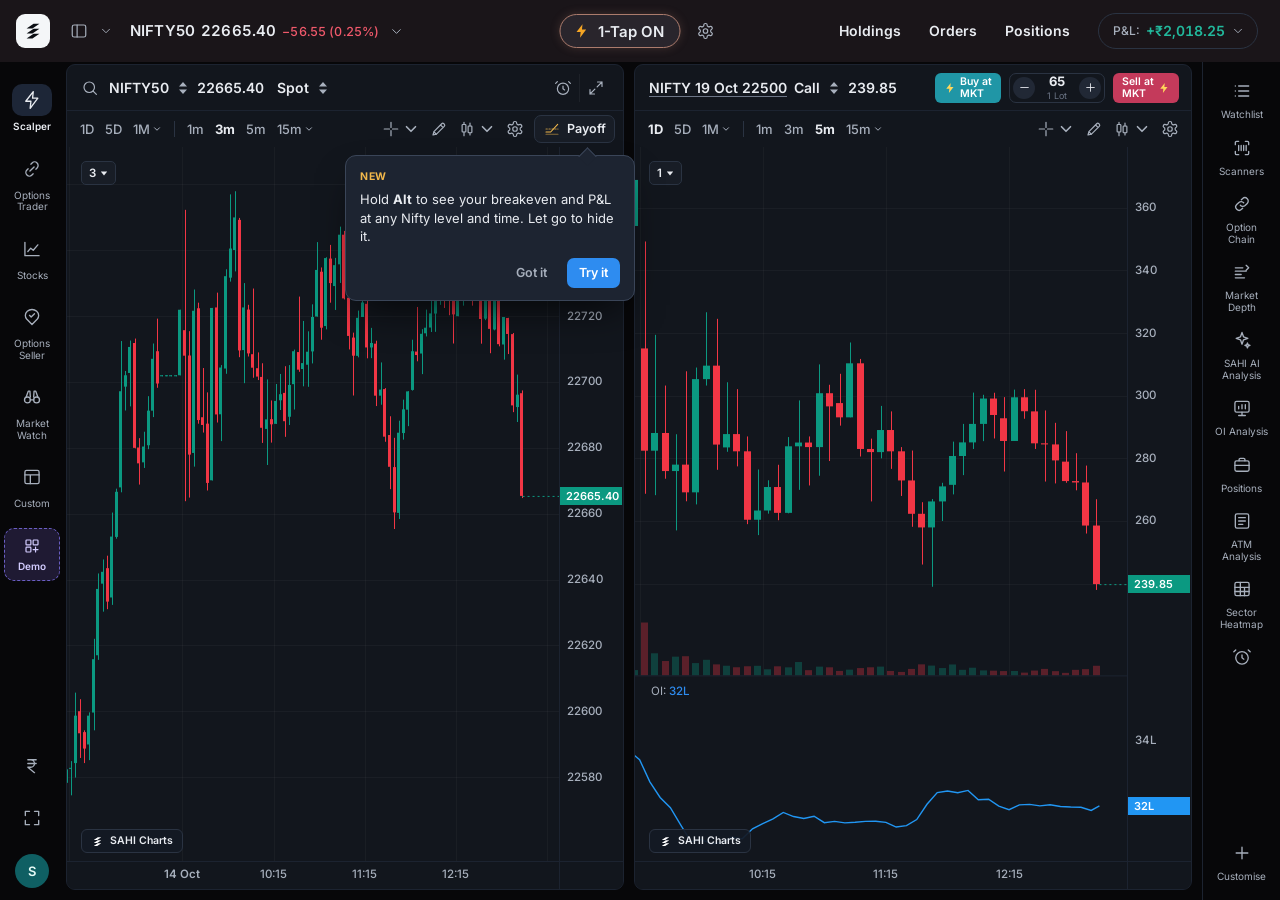
==== commit 35e029d3: "Payoff prototype on real Kite data; working timeframe and range controls Data: - prototype/payoff/da" ====
--- a/prototype/payoff/index.html
+++ b/prototype/payoff/index.html
@@ -119,7 +119,14 @@
 .tb { height: 36px; flex: none; display: flex; align-items: center; gap: 1px; padding: 0 8px; font-size: 13px; color: var(--text-2); white-space: nowrap; overflow: hidden; }
 .tb .tf { padding: 4px 5px; border-radius: 5px; font-weight: 500; display: inline-flex; align-items: center; gap: 2px; }
 .tb .tf.on { color: var(--text); font-weight: 700; }
-.tb .tfs { display: contents; }
+.tb .tfs, .tb .rgs { display: contents; }
+.tfmenu { position: fixed; z-index: 60; min-width: 160px; padding: 4px; border-radius: 8px; background: var(--panel-2); border: 1px solid var(--line-2); box-shadow: 0 12px 30px -10px rgba(0, 0, 0, .7); display: grid; }
+.tfmenu button { display: flex; justify-content: space-between; gap: 18px; padding: 7px 10px; border-radius: 6px; font-size: 12.5px; color: var(--text-2); text-align: left; }
+.tfmenu button:hover, .tfmenu button:focus-visible { background: var(--panel-3); color: var(--text); }
+.tfmenu button[aria-checked="true"] { color: var(--text); font-weight: 600; }
+.tfmenu .k { color: var(--text-3); font-variant-numeric: tabular-nums; }
+.src-pill { position: absolute; left: 52px; top: 14px; z-index: 2; height: 24px; display: inline-flex; align-items: center; padding: 0 8px; border-radius: 5px; font-size: 11px; font-weight: 600; color: #c4b5fd; background: rgba(30, 24, 52, .92); border: 1px solid rgba(167, 139, 250, .45); pointer-events: none; }
+.src-pill:empty { display: none; }
 .tb .tf:hover { color: var(--text); }
 .tb .vsep { width: 1px; height: 16px; background: var(--line-2); margin: 0 6px; flex: none; }
 .tb .right { margin-left: auto; display: flex; align-items: center; gap: 2px; padding-left: 6px; }
@@ -441,9 +448,9 @@
           <div class="tools"><button class="ib" aria-label="Alerts"><svg class="i"><use href="#i-alarm"/></svg></button><button class="ib" aria-label="Save"><svg class="i"><use href="#i-bookmark"/></svg></button><button class="ib" aria-label="Expand"><svg class="i"><use href="#i-expand"/></svg></button></div>
         </div>
         <div class="tb">
-          <button class="tf">1D</button><button class="tf">5D</button><button class="tf">1M <svg class="i" style="width:10px;height:10px;stroke-width:2.4"><use href="#i-chev"/></svg></button>
+          <span class="rgs" role="group" aria-label="Nifty chart range" data-chart="idx"><button class="tf" data-range="1" title="Last session">1D</button><button class="tf" data-range="5" title="Last 5 sessions">5D</button><button class="tf" data-range="all" title="All the data, about a month">1M <svg class="i" style="width:10px;height:10px;stroke-width:2.4"><use href="#i-chev"/></svg></button></span>
           <span class="vsep"></span>
-          <span class="tfs" role="group" aria-label="Nifty chart timeframe" data-chart="idx"><button class="tf" data-tf="1">1m</button><button class="tf x1" data-tf="2">2m</button><button class="tf on" data-tf="3">3m</button><button class="tf" data-tf="5">5m</button><button class="tf x1" data-tf="10">10m</button><button class="tf" data-tf="15">15m <svg class="i" style="width:10px;height:10px;stroke-width:2.4"><use href="#i-chev"/></svg></button></span>
+          <span class="tfs" role="group" aria-label="Nifty chart timeframe" data-chart="idx"><button class="tf" data-tf="1">1m</button><button class="tf x1" data-tf="2">2m</button><button class="tf on" data-tf="3">3m</button><button class="tf" data-tf="5">5m</button><button class="tf x1" data-tf="10">10m</button><button class="tf" data-more="1" aria-haspopup="menu" aria-expanded="false"><span class="lbl">15m</span> <svg class="i" style="width:10px;height:10px;stroke-width:2.4"><use href="#i-chev"/></svg></button></span>
           <div class="right">
             <button class="tool" aria-label="Crosshair"><svg class="i"><use href="#i-cross"/></svg><svg class="i cv"><use href="#i-chev"/></svg></button>
             <button class="tool x2" aria-label="Indicators"><svg class="i"><use href="#i-fx"/></svg></button>
@@ -471,9 +478,9 @@
           <div class="tools"><button class="ib" aria-label="Alerts"><svg class="i"><use href="#i-alarm"/></svg></button><button class="ib" aria-label="Save"><svg class="i"><use href="#i-bookmark"/></svg></button><button class="ib" aria-label="Expand"><svg class="i"><use href="#i-expand"/></svg></button></div>
         </div>
         <div class="tb">
-          <button class="tf on">1D</button><button class="tf">5D</button><button class="tf">1M <svg class="i" style="width:10px;height:10px;stroke-width:2.4"><use href="#i-chev"/></svg></button>
+          <span class="rgs" role="group" aria-label="Option chart range" data-chart="opt"><button class="tf" data-range="1" title="Last session">1D</button><button class="tf" data-range="5" title="Last 5 sessions">5D</button><button class="tf" data-range="all" title="All the data, about a month">1M <svg class="i" style="width:10px;height:10px;stroke-width:2.4"><use href="#i-chev"/></svg></button></span>
           <span class="vsep"></span>
-          <span class="tfs" role="group" aria-label="Option chart timeframe" data-chart="opt"><button class="tf" data-tf="1">1m</button><button class="tf x1" data-tf="2">2m</button><button class="tf" data-tf="3">3m</button><button class="tf on" data-tf="5">5m</button><button class="tf x1" data-tf="10">10m</button><button class="tf" data-tf="15">15m <svg class="i" style="width:10px;height:10px;stroke-width:2.4"><use href="#i-chev"/></svg></button></span>
+          <span class="tfs" role="group" aria-label="Option chart timeframe" data-chart="opt"><button class="tf" data-tf="1">1m</button><button class="tf x1" data-tf="2">2m</button><button class="tf" data-tf="3">3m</button><button class="tf on" data-tf="5">5m</button><button class="tf x1" data-tf="10">10m</button><button class="tf" data-more="1" aria-haspopup="menu" aria-expanded="false"><span class="lbl">15m</span> <svg class="i" style="width:10px;height:10px;stroke-width:2.4"><use href="#i-chev"/></svg></button></span>
           <div class="right">
             <button class="tool" aria-label="Crosshair"><svg class="i"><use href="#i-cross"/></svg><svg class="i cv"><use href="#i-chev"/></svg></button>
             <button class="tool x2" aria-label="Indicators"><svg class="i"><use href="#i-fx"/></svg></button>
@@ -486,6 +493,7 @@
         <div class="cw" id="optWrap">
           <canvas id="optCanvas" aria-label="Option chart"></canvas>
           <span class="badge-n">1 <svg viewBox="0 0 10 10"><path d="M1 3h8L5 8z"/></svg></span>
+          <span class="src-pill" id="optSrc"></span>
           <span class="oi-label" id="oiLabel">OI: <b>35L</b></span>
           <span class="wm"><svg viewBox="0 0 24 24" style="color:#fff"><use href="#i-sahi"/></svg>SAHI Charts</span>
         </div>
@@ -511,14 +519,21 @@
 <div id="layer"></div>
 <div class="sr" aria-live="polite" id="live"></div>
 <script>
+// Generated by prototype/payoff/data/build_data.py from the Kite CSVs in data/. Do not edit by hand.
+const RealData = {"source":"Zerodha Kite (Kite MCP), 1-minute candles pulled on 14 Oct 2026; see data/HANDOVER.md","days":["2026-09-29","2026-09-30","2026-10-01","2026-10-05","2026-10-06","2026-10-07","2026-10-08","2026-10-09","2026-10-12","2026-10-13","2026-10-14"],"series":{"NIFTY":{"o":[22732.45,22720.75,22714.4,22712.45,22683.1,22682.8,22673.65,22668.25,22668.1,22671.9,22666.8,22661.0,22651.45,22645.25,22634.2,22624.35,22632.8,22623.3,22613.35,22617.0,22618.95,22603.5,22583.4,22571.95,22582.85,22576.9,22592.5,22618.5,22624.35,22615.75,22614.15,22610.15,22606.0,22603.3,22598.0,22593.9,22593.75,22600.8,22597.8,22593.65,22604.9,22614.0,22609.05,22608.65,22602.2,22603.6,22607.15,22593.35,22590.7,22591.8,22590.25,22584.0,22582.3,22591.7,22593.8,22583.75,22580.6,22573.85,22576.9,22574.55,22578.45,22582.85,22582.75,22582.2,22585.5,22584.75,22583.95,22573.85,22578.7,22582.3,22586.65,22592.45,22598.15,22596.2,22599.9,22598.95,22596.7,22591.6,22585.75,22581.3,22593.6,22595.95,22589.05,22588.7,22593.1,22594.95,22590.65,22594.15,22597.5,22609.1,22611.95,22606.8,22600.7,22598.15,22597.45,22603.85,22596.55,22596.75,22606.65,22605.8,22609.15,22616.2,22615.2,22616.4,22617.25,22616.1,22613.5,22602.4,22595.2,22603.4,22599.65,22593.75,22603.35,22605.6,22602.55,22616.7,22648.05,22647.05,22667.5,22687.7,22683.55,22685.3,22672.85,22669.25,22673.05,22679.5,22687.75,22682.05,22682.85,22677.4,22669.65,22673.4,22674.2,22678.6,22687.4,22696.2,22714.6,22729.55,22720.5,22725.2,22721.15,22715.0,22715.35,22711.95,22708.15,22718.55,22724.7,22723.75,22721.6,22710.8,22719.95,22716.05,22713.0,22713.9,22715.6,22720.7,22713.1,22721.8,22725.05,22717.05,22714.7,22719.95,22719.75,22721.9,22722.75,22727.85,22732.85,22736.95,22735.85,22744.0,22741.9,22745.6,22745.2,22749.25,22748.85,22741.1,22742.25,22740.4,22741.8,22742.75,22741.95,22738.5,22737.4,22736.4,22730.5,22729.0,22724.9,22718.5,22719.1,22719.4,22712.0,22706.8,22700.65,22683.65,22678.15,22677.35,22661.65,22649.8,22632.5,22635.6,22650.0,22657.6,22666.15,22665.15,22664.35,22672.5,22674.95,22693.25,22683.6,22677.1,22668.4,22667.95,22661.35,22665.95,22674.3,22670.05,22673.9,22669.5,22673.05,22679.7,22678.0,22684.4,22693.5,22697.15,22688.2,22687.45,22689.3,22681.95,22680.9,22682.35,22677.75,22677.7,22676.5,22678.85,22681.35,22699.45,22691.05,22683.75,22682.7,22682.0,22681.35,22674.45,22676.65,22681.9,22682.65,22669.8,22660.15,22666.75,22658.9,22657.0,22657.1,22665.2,22659.85,22658.1,22658.55,22657.95,22660.0,22661.45,22661.35,22657.15,22654.8,22651.0,22644.75,22646.25,22632.2,22635.5,22634.75,22637.55,22637.05,22641.0,22642.55,22652.3,22652.5,22657.45,22654.1,22655.45,22662.0,22672.55,22669.0,22664.65,22663.35,22659.25,22665.75,22662.55,22666.9,22663.0,22654.65,22657.4,22655.95,22650.3,22646.9,22662.0,22659.35,22654.5,22656.5,22670.75,22671.65,22672.45,22668.8,22675.6,22670.95,22672.3,22667.1,22675.2,22680.65,22673.95,22674.25,22674.65,22666.9,22662.05,22660.05,22669.25,22668.5,22660.6,22664.45,22666.45,22685.8,22690.3,22687.5,22667.0,22669.1,22679.5,22680.6,22676.2,22678.95,22678.9,22680.85,22680.35,22672.25,22674.2,22673.35,22671.2,22669.95,22670.0,22674.45,22672.4,22672.4,22677.4,22683.1,22684.3,22686.05,22688.55,22685.3,22681.5,22676.75,22673.1,22675.2,22664.1,22663.65,22664.0,22663.35,22676.8,22686.25,22684.9,22683.1,22690.2,22703.05,22700.65,22694.8,22694.2,22683.75,22683.75,22683.75,22683.75,22683.75,22683.75,22683.75,22683.75,22683.75,22683.75,22683.75,22683.75,22683.75,22683.75,22683.75,22665.0,22668.65,22676.6,22684.0,22689.2,22702.85,22720.0,22718.4,22697.85,22721.0,22727.8,22715.55,22733.1,22732.2,22729.45,22720.4,22699.8,22696.05,22699.15,22682.9,22690.05,22700.8,22688.6,22694.85,22693.3,22687.9,22686.85,22697.0,22706.0,22709.65,22714.95,22727.35,22722.1,22708.2,22711.85,22702.3,22705.9,22702.5,22693.0,22709.95,22719.55,22719.0,22726.45,22724.05,22732.25,22722.25,22722.15,22723.7,22725.45,22724.15,22730.0,22742.9,22739.15,22740.7,22734.65,22739.1,22744.05,22742.75,22746.05,22745.95,22754.8,22753.55,22757.15,22755.15,22757.5,22757.85,22764.25,22767.4,22766.35,22762.1,22759.3,22760.2,22765.75,22760.65,22762.9,22757.25,22747.75,22743.1,22735.8,22718.75,22714.15,22705.75,22712.0,22713.05,22722.95,22723.85,22717.75,22707.7,22709.6,22706.95,22702.95,22702.65,22698.9,22704.3,22705.05,22708.7,22707.85,22716.55,22709.75,22713.8,22713.35,22709.15,22702.0,22695.4,22694.4,22687.95,22701.5,22717.55,22726.4,22723.65,22723.6,22718.2,22717.1,22716.3,22717.9,22710.25,22711.8,22704.05,22701.45,22694.75,22689.6,22673.8,22672.45,22667.25,22677.8,22680.75,22685.15,22677.55,22679.35,22680.5,22680.9,22686.05,22685.25,22690.4,22701.6,22700.1,22708.1,22705.5,22707.85,22705.25,22710.7,22713.65,22712.1,22716.75,22716.5,22704.0,22702.95,22699.85,22706.8,22710.35,22708.1,22704.6,22709.15,22714.45,22714.75,22716.55,22717.9,22716.25,22715.6,22716.3,22716.7,22721.7,22729.8,22727.8,22729.65,22736.9,22740.7,22742.2,22743.2,22747.3,22741.1,22732.75,22735.1,22734.75,22739.6,22741.45,22743.15,22719.6,22729.1,22724.35,22721.05,22712.6,22719.5,22719.2,22714.35,22718.0,22720.9,22729.3,22750.45,22762.7,22755.1,22756.65,22759.65,22752.7,22759.75,22749.0,22753.45,22759.85,22760.15,22762.85,22768.2,22772.25,22774.75,22778.6,22787.35,22775.85,22777.9,22772.95,22774.5,22770.55,22772.35,22776.6,22799.95,22798.85,22808.4,22795.85,22792.65,22795.5,22792.65,22793.35,22790.5,22789.5,22795.2,22795.0,22785.7,22788.7,22792.45,22793.95,22791.6,22789.35,22786.75,22787.8,22788.7,22788.9,22790.3,22790.55,22791.9,22787.85,22785.6,22782.6,22778.3,22783.4,22783.4,22784.55,22781.5,22778.0,22777.15,22779.25,22782.35,22783.5,22785.3,22779.0,22782.95,22786.4,22783.65,22774.8,22776.65,22787.1,22780.8,22781.85,22777.15,22772.3,22766.5,22765.3,22764.0,22757.05,22752.05,22742.95,22749.1,22740.8,22726.3,22719.95,22721.25,22723.35,22724.65,22721.2,22724.75,22729.55,22719.15,22720.7,22726.25,22734.85,22736.55,22743.3,22746.65,22735.0,22725.6,22729.3,22729.9,22734.55,22737.0,22737.1,22739.2,22732.6,22734.45,22725.8,22723.05,22722.3,22715.05,22710.15,22708.0,22702.1,22705.55,22706.4,22707.45,22704.35,22706.4,22694.3,22692.0,22666.05,22664.75,22666.0,22659.0,22653.8,22642.55,22642.65,22630.25,22648.25,22642.9,22640.25,22639.75,22634.85,22626.75,22618.8,22620.8,22607.75,22614.95,22614.6,22601.25,22604.95,22610.4,22627.9,22621.35,22632.6,22644.25,22652.2,22647.3,22651.2,22645.65,22641.0,22646.2,22643.0,22634.5,22642.5,22641.1,22637.25,22649.7,22657.3,22656.0,22641.15,22640.25,22630.25,22636.1,22628.2,22628.5,22624.95,22623.9,22629.2,22620.6,22609.15,22616.6,22616.6,22616.6,22616.6,22616.6,22616.6,22616.6,22616.6,22616.6,22616.6,22616.6,22616.6,22616.6,22616.6,22620.45,22543.7,22551.4,22582.15,22571.1,22571.1,22554.5,22546.6,22539.6,22530.2,22520.3,22512.65,22515.75,22521.35,22521.6,22537.3,22538.4,22566.65,22564.35,22566.65,22570.0,22538.05,22542.8,22544.0,22547.55,22543.9,22564.4,22564.05,22556.0,22565.9,22556.6,22550.5,22551.05,22552.2,22562.75,22562.45,22558.75,22562.6,22553.8,22562.65,22546.05,22539.2,22547.6,22557.45,22550.75,22558.0,22569.2,22583.25,22593.45,22593.25,22592.35,22599.5,22601.55,22605.5,22608.25,22586.4,22582.75,22587.4,22580.2,22572.8,22568.95,22574.15,22570.75,22580.1,22572.65,22575.75,22567.65,22566.75,22566.8,22561.25,22565.8,22560.45,22563.8,22553.1,22551.4,22555.4,22560.55,22567.95,22578.7,22586.05,22580.55,22579.25,22584.0,22588.35,22584.8,22583.0,22580.3,22575.45,22575.15,22569.8,22571.2,22562.95,22563.1,22559.45,22557.2,22557.0,22555.3,22572.45,22578.95,22567.65,22571.0,22556.85,22557.35,22559.05,22557.95,22557.8,22561.85,22557.9,22552.05,22552.65,22547.05,22547.35,22547.75,22555.8,22546.4,22540.7,22534.6,22538.7,22545.5,22543.2,22546.95,22546.0,22551.65,22554.55,22559.1,22558.65,22557.85,22557.25,22552.9,22540.2,22534.15,22535.0,22537.0,22542.0,22540.75,22539.15,22543.6,22549.7,22545.55,22537.95,22540.25,22543.35,22549.45,22559.0,22561.3,22552.7,22558.6,22558.05,22561.95,22568.3,22567.2,22571.95,22564.1,22560.5,22563.8,22554.55,22551.7,22548.25,22547.5,22548.8,22552.15,22548.5,22551.05,22557.95,22556.3,22556.35,22567.3,22572.1,22558.3,22549.3,22551.45,22543.75,22545.45,22538.1,22531.55,22536.1,22531.2,22506.0,22513.95,22522.5,22525.5,22520.2,22519.2,22518.7,22516.25,22509.9,22500.3,22507.05,22501.25,22492.8,22482.6,22484.95,22481.95,22481.95,22481.1,22464.4,22471.15,22468.35,22467.1,22480.65,22482.7,22476.5,22478.8,22477.95,22474.9,22473.55,22477.8,22479.9,22474.95,22466.2,22455.75,22433.2,22416.4,22412.05,22395.15,22399.5,22377.7,22374.05,22367.35,22360.3,22356.5,22351.0,22339.85,22325.2,22329.9,22301.65,22324.0,22338.4,22338.75,22358.45,22365.1,22377.45,22371.75,22366.0,22375.9,22387.35,22380.45,22371.95,22381.0,22374.4,22371.15,22372.0,22360.2,22352.4,22347.6,22332.6,22335.65,22340.1,22338.7,22325.8,22332.75,22327.45,22341.35,22332.3,22334.95,22330.85,22322.35,22328.25,22320.5,22330.9,22353.4,22355.1,22347.6,22335.35,22339.65,22334.45,22334.0,22327.65,22305.55,22292.85,22276.5,22295.45,22288.45,22299.75,22285.0,22290.05,22282.9,22282.65,22280.75,22278.8,22280.7,22278.65,22278.85,22270.4,22271.2,22257.05,22247.5,22240.55,22233.4,22222.95,22226.4,22219.25,22234.65,22241.25,22262.45,22262.05,22272.8,22273.7,22274.7,22276.45,22281.15,22295.1,22272.6,22272.35,22271.4,22275.7,22273.0,22278.2,22279.65,22284.6,22279.2,22274.15,22283.3,22299.5,22300.1,22290.9,22307.6,22334.35,22341.3,22331.25,22360.45,22361.9,22365.55,22369.25,22373.15,22364.65,22352.25,22358.85,22362.05,22355.35,22357.55,22358.05,22356.15,22350.55,22360.35,22356.5,22358.25,22381.2,22380.7,22387.65,22401.35,22403.85,22409.7,22413.55,22404.6,22406.85,22399.25,22390.65,22390.2,22387.75,22391.65,22393.35,22421.3,22425.5,22421.55,22415.15,22417.15,22428.5,22438.2,22431.9,22424.3,22446.0,22446.0,22446.0,22446.0,22446.0,22446.0,22446.0,22446.0,22446.0,22446.0,22446.0,22446.0,22446.0,22446.0,22446.0,22532.4,22545.6,22546.2,22562.2,22557.4,22554.3,22541.15,22517.5,22524.65,22539.85,22544.35,22545.3,22544.25,22562.6,22565.8,22569.4,22581.95,22580.5,22587.8,22585.85,22590.2,22578.3,22583.25,22562.8,22571.9,22585.25,22572.5,22587.2,22579.85,22582.15,22583.3,22592.05,22607.0,22609.7,22614.25,22611.2,22617.65,22612.55,22610.85,22603.6,22604.2,22613.65,22610.3,22597.1,22584.3,22568.25,22570.0,22561.7,22557.9,22560.3,22551.25,22534.3,22552.9,22554.2,22551.8,22563.3,22556.9,22555.85,22553.65,22556.5,22543.65,22539.05,22546.2,22554.2,22552.2,22553.95,22547.2,22537.45,22520.0,22530.5,22506.1,22487.1,22489.6,22502.65,22520.35,22514.95,22516.55,22525.15,22529.65,22532.35,22532.3,22511.05,22515.4,22506.7,22487.15,22475.15,22484.4,22489.8,22491.5,22491.1,22488.55,22485.7,22480.15,22485.1,22490.3,22488.55,22487.8,22491.0,22482.95,22480.25,22473.15,22471.8,22488.2,22497.6,22502.95,22503.85,22507.2,22505.8,22505.1,22501.4,22500.0,22499.5,22499.0,22498.8,22492.95,22495.95,22497.55,22494.0,22495.75,22500.3,22488.5,22487.65,22476.55,22474.6,22491.85,22482.4,22493.8,22484.2,22477.55,22460.95,22472.8,22478.9,22472.7,22473.9,22485.65,22499.2,22501.0,22501.4,22515.75,22517.35,22507.25,22496.65,22490.6,22489.3,22483.85,22477.05,22481.35,22488.05,22483.45,22478.05,22467.65,22464.7,22472.8,22462.3,22463.1,22461.3,22451.7,22447.3,22452.65,22466.1,22461.65,22467.15,22461.35,22464.4,22446.8,22435.4,22419.4,22422.3,22437.45,22444.4,22451.0,22436.25,22420.25,22413.7,22404.95,22416.45,22418.55,22426.15,22422.3,22415.15,22421.05,22429.2,22425.9,22431.55,22432.4,22431.05,22437.45,22439.0,22445.7,22448.65,22439.55,22450.55,22442.5,22446.95,22452.6,22459.85,22461.55,22450.2,22451.5,22450.2,22445.45,22455.0,22452.1,22451.05,22450.25,22447.0,22451.8,22454.6,22461.0,22459.7,22455.2,22456.9,22467.6,22471.55,22474.6,22464.3,22472.8,22476.3,22459.95,22449.2,22444.65,22450.7,22450.25,22460.4,22452.5,22454.4,22445.35,22452.4,22459.25,22463.9,22464.25,22469.4,22473.95,22462.25,22462.8,22462.4,22469.75,22469.9,22460.9,22467.6,22472.3,22475.9,22468.85,22468.6,22476.25,22480.0,22472.85,22480.6,22481.55,22476.1,22468.7,22469.05,22458.5,22455.95,22463.2,22465.8,22467.55,22471.3,22469.45,22469.85,22475.4,22478.3,22494.35,22494.95,22495.4,22508.75,22540.85,22557.0,22554.85,22551.15,22557.75,22556.7,22549.5,22551.95,22543.25,22543.6,22548.5,22552.45,22556.6,22557.9,22561.4,22556.7,22556.4,22553.65,22541.35,22542.4,22544.85,22546.6,22550.5,22542.75,22518.2,22513.8,22497.55,22512.1,22518.85,22520.4,22529.05,22529.25,22527.45,22562.5,22547.15,22527.25,22527.55,22524.25,22530.3,22552.3,22555.9,22557.2,22552.9,22548.4,22544.45,22548.3,22550.15,22552.7,22551.55,22557.3,22552.1,22546.75,22559.0,22557.5,22554.1,22552.4,22556.8,22555.3,22552.55,22542.45,22541.75,22538.85,22552.25,22552.2,22553.9,22552.85,22547.9,22546.7,22548.7,22538.7,22543.25,22544.6,22537.35,22546.7,22554.8,22547.9,22546.85,22540.55,22535.8,22536.8,22534.45,22523.5,22523.9,22517.8,22521.55,22527.25,22528.05,22531.3,22521.15,22522.5,22534.8,22528.65,22533.3,22532.5,22535.45,22535.45,22535.45,22535.45,22535.45,22535.45,22535.45,22535.45,22535.45,22535.45,22535.45,22535.45,22535.45,22535.45,22535.45,22603.25,22572.5,22579.45,22590.3,22593.05,22584.75,22569.1,22573.55,22586.1,22588.75,22600.15,22596.3,22595.65,22598.1,22597.6,22595.85,22601.65,22591.15,22604.6,22607.5,22611.8,22611.65,22604.35,22617.7,22614.65,22620.2,22626.25,22624.8,22617.3,22621.5,22612.7,22620.2,22621.85,22634.5,22636.7,22633.15,22636.25,22630.1,22630.25,22633.3,22642.5,22649.45,22662.9,22662.05,22660.2,22658.1,22660.7,22658.2,22654.45,22648.2,22651.65,22646.6,22648.65,22637.6,22636.55,22627.35,22636.25,22632.1,22637.55,22642.6,22652.35,22658.65,22655.9,22658.9,22658.7,22646.25,22645.3,22643.0,22648.85,22649.15,22650.1,22653.85,22649.25,22643.5,22647.45,22650.0,22648.2,22650.75,22645.0,22652.4,22659.1,22663.65,22664.15,22668.35,22668.4,22670.95,22665.15,22666.4,22669.75,22674.15,22675.65,22668.4,22665.9,22664.65,22667.0,22670.3,22664.55,22663.55,22666.45,22661.9,22662.9,22662.9,22659.05,22656.6,22652.8,22661.1,22662.0,22667.55,22672.3,22673.6,22677.1,22689.15,22686.6,22678.95,22681.65,22682.65,22683.85,22681.8,22678.1,22681.2,22678.95,22684.15,22676.3,22680.25,22683.1,22685.05,22683.65,22681.2,22676.4,22675.95,22678.2,22679.25,22677.7,22676.15,22679.35,22675.15,22675.6,22673.3,22672.3,22673.0,22678.85,22671.95,22672.4,22678.55,22680.2,22681.55,22682.35,22680.25,22683.05,22684.35,22689.8,22696.8,22694.3,22694.7,22698.0,22699.15,22686.4,22681.2,22677.8,22686.1,22680.85,22679.15,22684.4,22684.55,22683.2,22686.5,22682.05,22694.65,22692.35,22689.65,22695.65,22691.65,22679.35,22680.65,22684.4,22676.65,22678.1,22673.5,22668.5,22667.85,22670.55,22675.7,22676.1,22684.9,22682.05,22684.6,22688.05,22686.0,22686.15,22688.3,22693.1,22685.9,22686.05,22686.1,22687.9,22687.8,22694.05,22695.1,22687.7,22690.25,22691.0,22691.1,22692.4,22698.7,22709.45,22710.95,22709.85,22708.35,22712.35,22723.55,22719.35,22720.4,22723.7,22723.0,22723.0,22714.6,22714.4,22710.65,22714.65,22712.25,22708.75,22703.95,22708.55,22711.35,22711.85,22712.15,22710.9,22697.75,22701.3,22706.4,22708.6,22702.0,22704.2,22704.0,22708.7,22711.1,22706.85,22713.1,22712.2,22711.15,22711.85,22713.85,22710.95,22712.95,22711.9,22711.1,22716.05,22713.85,22713.7,22712.4,22709.85,22705.9,22697.8,22696.8,22695.55,22698.75,22703.7,22706.75,22701.7,22707.45,22700.75,22707.2,22706.5,22710.95,22715.55,22710.85,22715.55,22714.85,22706.45,22701.2,22704.25,22704.95,22709.05,22707.75,22705.9,22710.55,22713.9,22710.05,22708.45,22710.8,22712.3,22715.0,22712.1,22712.15,22713.8,22714.5,22712.9,22719.3,22718.85,22725.8,22720.5,22723.8,22725.45,22725.0,22727.3,22727.5,22724.75,22720.85,22724.1,22725.1,22722.8,22718.75,22718.35,22711.6,22716.25,22714.9,22719.85,22709.95,22709.55,22711.15,22708.75,22705.65,22697.15,22697.9,22686.5,22688.9,22687.7,22690.5,22695.65,22692.7,22694.2,22690.0,22694.35,22692.7,22693.45,22700.35,22703.2,22714.15,22707.1,22700.9,22702.7,22706.55,22706.35,22709.75,22712.1,22710.3,22708.15,22709.35,22707.45,22708.3,22705.0,22711.6,22712.65,22708.15,22705.65,22705.75,22702.7,22703.25,22698.5,22699.4,22703.55,22707.2,22708.9,22707.4,22710.3,22708.9,22713.2,22712.9,22711.45,22710.05,22717.7,22717.7,22717.7,22717.7,22717.7,22717.7,22717.7,22717.7,22717.7,22717.7,22717.7,22717.7,22717.7,22717.7,22717.7,22690.45,22616.15,22610.85,22612.9,22620.95,22623.65,22612.95,22617.4,22619.1,22612.9,22619.55,22612.65,22609.95,22619.9,22627.25,22624.95,22624.15,22634.1,22627.8,22621.0,22615.7,22612.5,22611.95,22608.3,22604.65,22589.4,22591.05,22603.2,22613.95,22624.6,22617.7,22621.85,22613.1,22608.1,22613.45,22613.25,22620.15,22622.6,22622.85,22627.35,22615.55,22611.8,22612.85,22609.15,22607.9,22610.4,22618.8,22603.7,22588.0,22597.6,22610.6,22622.7,22620.25,22609.4,22617.45,22623.15,22614.3,22620.8,22619.4,22620.15,22613.15,22615.9,22643.7,22651.5,22678.4,22660.0,22672.25,22683.85,22667.45,22665.7,22669.4,22678.7,22680.4,22680.9,22682.4,22700.2,22687.95,22690.1,22689.3,22678.2,22659.25,22652.25,22631.5,22640.0,22649.7,22643.55,22646.15,22656.75,22660.4,22654.05,22660.2,22652.75,22655.9,22657.2,22660.6,22662.95,22662.15,22666.45,22662.05,22666.85,22681.2,22683.75,22692.95,22697.65,22697.0,22705.35,22696.8,22693.45,22692.25,22693.6,22695.2,22702.3,22703.0,22706.55,22702.45,22700.05,22692.85,22696.2,22696.05,22697.5,22691.45,22690.2,22691.65,22691.55,22687.35,22680.45,22680.4,22682.55,22681.3,22682.45,22685.55,22687.0,22690.2,22682.9,22692.75,22685.75,22674.15,22666.05,22667.4,22672.7,22671.9,22675.45,22683.7,22687.65,22694.35,22691.25,22690.7,22685.9,22679.15,22675.45,22674.3,22674.5,22678.25,22681.6,22684.55,22687.05,22685.7,22688.5,22685.85,22684.4,22690.05,22695.55,22684.5,22688.05,22689.1,22688.05,22691.85,22695.7,22696.9,22702.8,22715.4,22711.75,22708.3,22705.1,22698.3,22696.9,22692.4,22681.95,22677.55,22670.7,22676.3,22677.8,22683.5,22680.9,22669.0,22671.3,22671.95,22676.95,22669.55,22669.95,22665.25,22665.55,22656.3,22655.2,22649.3,22650.3,22653.25,22654.9,22652.95,22649.5,22661.7,22666.3,22660.2,22658.95,22661.0,22662.75,22665.5,22664.15,22669.75,22673.85,22667.85,22665.4,22665.45,22662.35,22656.3,22656.5,22652.6,22644.75,22650.0,22657.05,22655.15,22651.3,22647.55,22632.5,22630.55,22621.95,22617.1,22628.5,22621.75,22620.7,22613.9,22605.35,22594.1,22591.55,22580.55,22566.15,22553.7,22569.3,22581.85,22584.85,22579.5,22578.5,22585.05,22595.5,22590.75,22584.05,22581.6,22576.4,22575.9,22575.25,22572.55,22571.95,22575.65,22584.35,22586.55,22594.55,22594.8,22592.6,22598.8,22594.0,22594.3,22603.05,22599.3,22600.75,22599.1,22597.25,22597.1,22600.5,22604.5,22601.4,22604.65,22599.7,22603.35,22601.65,22604.7,22605.8,22604.05,22599.6,22589.1,22578.65,22576.85,22586.35,22573.7,22571.05,22561.95,22564.9,22552.8,22567.2,22573.8,22571.8,22572.75,22573.4,22574.3,22576.25,22576.8,22568.35,22564.35,22560.25,22561.05,22561.1,22560.2,22570.2,22573.0,22575.75,22579.65,22579.8,22584.5,22583.95,22580.95,22582.45,22587.2,22595.25,22611.85,22622.9,22633.75,22642.15,22637.35,22638.1,22640.25,22637.75,22631.0,22625.1,22620.9,22619.95,22615.2,22612.15,22612.3,22616.35,22617.1,22616.7,22621.65,22618.95,22619.1,22609.15,22607.4,22614.05,22603.0,22584.15,22592.35,22598.2,22602.55,22606.9,22603.0,22601.6,22603.6,22594.7,22590.75,22593.05,22592.35,22595.45,22595.25,22588.1,22585.9,22584.35,22577.9,22581.85,22582.95,22585.3,22584.0,22588.2,22615.45,22615.45,22615.45,22615.45,22615.45,22615.45,22615.45,22615.45,22615.45,22615.45,22615.45,22615.45,22615.45,22615.45,22615.45,22599.05,22526.75,22565.75,22547.95,22547.0,22530.8,22545.3,22537.05,22529.0,22530.6,22518.85,22500.9,22490.35,22480.9,22495.85,22502.65,22515.85,22511.0,22512.2,22513.15,22506.0,22497.35,22514.8,22513.1,22503.75,22500.75,22489.0,22493.1,22494.3,22471.35,22473.55,22453.05,22453.25,22451.8,22450.55,22470.2,22469.75,22478.5,22472.55,22474.45,22465.6,22472.6,22474.95,22473.3,22480.7,22474.4,22474.05,22468.65,22475.55,22475.55,22482.1,22481.25,22475.85,22480.05,22472.75,22467.9,22475.05,22482.4,22494.0,22496.8,22487.55,22488.75,22477.15,22477.85,22476.3,22461.3,22445.5,22450.5,22450.45,22451.7,22458.5,22467.3,22465.15,22469.7,22468.75,22466.3,22455.4,22455.4,22442.25,22445.25,22452.4,22452.05,22452.2,22441.65,22437.5,22428.65,22423.1,22435.3,22439.15,22447.55,22435.65,22440.25,22453.1,22458.9,22454.1,22458.55,22455.8,22455.05,22449.25,22450.05,22447.85,22437.6,22437.05,22435.55,22439.6,22437.1,22424.7,22432.7,22436.4,22444.8,22445.7,22449.35,22454.2,22447.6,22443.4,22443.55,22446.85,22447.05,22452.35,22449.1,22442.5,22448.25,22449.1,22447.7,22451.4,22444.85,22432.35,22411.55,22398.4,22401.0,22399.15,22359.15,22356.45,22348.65,22334.1,22340.6,22349.45,22365.9,22362.8,22365.35,22360.15,22354.5,22372.8,22365.45,22355.6,22356.45,22362.2,22363.6,22364.1,22369.8,22374.5,22370.3,22379.5,22373.35,22372.25,22374.3,22377.0,22380.55,22376.5,22374.75,22372.25,22370.55,22370.95,22372.1,22360.5,22353.0,22344.05,22358.45,22357.4,22358.4,22354.5,22348.2,22347.25,22345.5,22351.7,22353.85,22353.35,22354.4,22358.1,22359.1,22351.45,22343.1,22342.25,22327.1,22329.15,22327.3,22328.4,22341.3,22325.45,22318.05,22314.0,22311.4,22322.95,22327.0,22324.55,22323.75,22301.25,22299.5,22301.1,22285.3,22294.25,22304.05,22291.7,22295.3,22281.15,22276.3,22285.45,22291.55,22292.4,22296.9,22293.45,22293.4,22306.0,22293.95,22292.7,22287.05,22285.35,22285.5,22284.7,22288.55,22288.75,22281.05,22259.25,22262.75,22263.35,22267.9,22261.35,22276.35,22279.3,22281.25,22292.0,22280.6,22278.3,22276.8,22286.85,22282.85,22280.05,22273.2,22272.0,22274.15,22278.45,22262.45,22263.1,22255.7,22250.3,22244.9,22237.25,22248.3,22267.15,22265.9,22264.75,22260.55,22251.0,22243.6,22241.05,22236.85,22231.15,22247.8,22245.3,22257.6,22270.65,22272.1,22269.8,22281.1,22285.15,22282.7,22265.05,22271.8,22259.15,22253.8,22251.05,22239.6,22238.9,22237.3,22245.05,22240.25,22242.65,22237.95,22238.05,22241.9,22237.3,22242.25,22242.85,22247.2,22238.35,22241.2,22220.9,22228.6,22227.85,22228.8,22213.1,22222.4,22223.1,22223.1,22219.35,22216.3,22207.65,22209.25,22215.9,22230.2,22236.85,22242.95,22228.7,22226.5,22217.2,22215.05,22208.45,22195.2,22205.85,22210.3,22209.2,22209.95,22201.9,22196.7,22210.7,22216.0,22234.05,22236.1,22243.25,22237.35,22237.25,22244.35,22237.6,22239.6,22254.1,22250.05,22249.15,22249.25,22242.45,22241.1,22226.35,22226.85,22224.85,22229.2,22216.85,22216.15,22221.0,22232.05,22227.2,22227.6,22225.3,22213.1,22207.2,22209.5,22204.0,22203.15,22218.6,22208.75,22209.55,22205.7,22194.8,22188.6,22194.65,22187.9,22189.2,22187.4,22196.8,22198.15,22198.45,22204.75,22216.0,22216.0,22216.0,22216.0,22216.0,22216.0,22216.0,22216.0,22216.0,22216.0,22216.0,22216.0,22216.0,22216.0,22231.8,22314.95,22350.05,22371.6,22368.1,22353.6,22319.85,22338.25,22325.35,22337.3,22315.05,22303.4,22305.0,22331.0,22349.85,22361.65,22375.55,22374.9,22374.75,22369.3,22388.55,22394.0,22388.25,22393.15,22383.65,22417.55,22412.15,22411.95,22421.6,22427.7,22428.45,22429.05,22432.65,22441.5,22435.4,22441.6,22445.95,22451.85,22454.75,22438.2,22442.4,22461.5,22468.2,22477.3,22476.95,22471.2,22460.1,22444.75,22441.95,22446.3,22451.6,22458.85,22462.3,22461.7,22473.1,22469.85,22482.5,22476.4,22486.95,22494.65,22489.55,22480.75,22472.6,22470.05,22463.3,22465.45,22469.4,22473.25,22476.75,22484.75,22487.85,22485.75,22496.95,22489.35,22496.4,22502.8,22509.0,22494.05,22490.1,22493.05,22490.15,22492.85,22499.0,22493.9,22489.15,22479.35,22473.7,22484.4,22483.8,22487.5,22497.35,22498.9,22497.1,22493.8,22492.45,22493.75,22505.35,22499.45,22504.55,22503.15,22489.55,22485.8,22485.0,22487.9,22492.9,22498.75,22510.05,22507.2,22508.6,22498.45,22495.0,22496.75,22494.55,22487.55,22493.7,22487.35,22487.5,22484.35,22491.45,22485.85,22498.15,22496.5,22492.7,22500.45,22503.45,22504.7,22527.6,22528.35,22517.15,22515.55,22516.1,22517.65,22520.5,22513.15,22514.15,22516.1,22509.45,22511.4,22506.95,22510.6,22509.65,22496.4,22494.4,22488.5,22494.75,22495.85,22491.65,22488.75,22486.05,22477.7,22474.25,22486.4,22488.35,22489.25,22487.55,22491.55,22485.05,22481.4,22480.25,22473.75,22475.5,22470.0,22470.65,22468.7,22466.6,22458.45,22450.8,22452.6,22448.7,22451.55,22453.75,22464.95,22471.9,22479.9,22479.3,22484.7,22494.0,22485.5,22481.5,22480.9,22469.95,22470.0,22473.2,22476.75,22468.1,22467.85,22465.25,22468.5,22466.05,22468.0,22466.3,22473.1,22473.7,22470.15,22470.0,22465.4,22467.55,22463.25,22470.85,22472.9,22477.75,22473.05,22477.2,22481.7,22481.2,22483.85,22479.75,22478.3,22482.95,22481.65,22480.35,22477.2,22483.15,22483.1,22485.7,22489.1,22490.7,22497.7,22493.9,22492.95,22494.9,22501.5,22505.1,22504.55,22509.55,22509.85,22511.95,22505.1,22502.9,22492.6,22489.95,22487.0,22494.45,22494.85,22494.35,22494.8,22502.55,22501.25,22504.8,22498.55,22506.9,22503.1,22505.55,22503.85,22500.65,22500.15,22497.1,22498.95,22503.95,22506.95,22508.6,22510.1,22505.2,22506.25,22508.25,22503.5,22502.0,22501.75,22505.5,22496.8,22502.0,22507.25,22501.5,22506.7,22508.7,22505.65,22509.15,22513.45,22511.85,22515.35,22519.2,22526.25,22521.95,22527.35,22524.35,22534.45,22533.4,22533.6,22527.7,22524.2,22520.65,22520.6,22525.8,22532.0,22534.5,22540.35,22548.1,22537.1,22531.25,22532.65,22538.15,22535.85,22543.0,22551.65,22554.7,22556.35,22558.2,22549.25,22548.35,22546.5,22548.05,22544.4,22545.65,22554.0,22558.85,22578.5,22570.3,22563.25,22570.6,22572.45,22563.65,22559.3,22561.95,22563.65,22561.4,22558.9,22551.6,22543.4,22544.55,22549.35,22549.75,22545.2,22545.5,22547.95,22548.25,22548.0,22548.9,22540.6,22544.0,22555.85,22561.55,22562.45,22566.05,22561.3,22563.1,22559.3,22555.5,22558.15,22557.1,22559.3,22559.95,22560.6,22563.15,22565.5,22567.6,22567.35,22563.75,22552.55,22543.05,22538.0,22539.2,22542.45,22543.65,22541.85,22543.65,22543.8,22537.35,22532.45,22531.4,22527.4,22527.55,22535.65,22535.65,22535.65,22535.65,22535.65,22535.65,22535.65,22535.65,22535.65,22535.65,22535.65,22535.65,22535.65,22535.65,22535.65,22593.2,22636.8,22646.4,22637.65,22612.35,22586.55,22588.9,22588.35,22562.75,22523.75,22533.05,22531.5,22549.35,22559.55,22575.95,22584.25,22572.05,22555.75,22556.25,22554.0,22536.05,22540.3,22527.3,22533.55,22526.45,22516.85,22529.1,22528.05,22522.4,22521.65,22513.25,22529.85,22537.35,22524.4,22521.0,22523.9,22511.9,22505.75,22485.1,22491.7,22478.25,22502.3,22525.15,22516.05,22510.4,22512.7,22528.6,22533.35,22518.05,22510.5,22508.05,22500.2,22489.15,22495.25,22506.3,22502.2,22497.4,22493.7,22493.95,22497.55,22487.95,22492.8,22485.15,22485.75,22478.35,22493.35,22495.95,22490.4,22488.5,22499.2,22503.4,22498.8,22484.25,22489.75,22483.5,22467.85,22460.05,22461.1,22467.45,22472.65,22470.65,22477.9,22472.25,22481.65,22482.3,22482.5,22479.65,22470.75,22465.4,22460.55,22461.6,22466.05,22461.9,22459.1,22463.15,22461.5,22447.3,22442.0,22442.1,22436.15,22443.85,22446.4,22438.65,22432.35,22432.0,22426.35,22421.55,22424.7,22432.45,22422.3,22404.4,22410.3,22412.1,22417.85,22416.8,22413.8,22413.65,22408.45,22396.75,22381.75,22391.7,22383.35,22376.1,22382.55,22397.8,22392.0,22389.35,22387.2,22387.1,22393.9,22398.85,22395.3,22397.9,22385.15,22387.75,22386.85,22388.7,22388.7,22388.2,22399.0,22395.65,22398.3,22393.45,22392.85,22382.4,22382.85,22380.8,22374.85,22381.55,22381.75,22376.8,22365.9,22369.15,22379.35,22382.5,22376.7,22377.25,22380.6,22381.0,22373.15,22375.15,22377.3,22371.05,22373.85,22377.85,22380.15,22371.65,22372.95,22379.35,22379.75,22369.45,22373.35,22375.4,22371.65,22367.7,22358.8,22360.2,22366.8,22371.4,22374.2,22369.6,22379.15,22384.65,22383.65,22385.85,22386.6,22385.2,22388.1,22387.6,22390.35,22386.75,22384.0,22384.35,22384.5,22386.0,22382.6,22385.9,22392.95,22397.05,22397.95,22401.8,22398.7,22399.4,22400.4,22396.6,22396.8,22399.75,22401.7,22410.85,22406.25,22401.1,22394.55,22388.75,22386.95,22391.85,22396.9,22386.9,22378.05,22383.85,22379.15,22379.25,22373.95,22377.35,22380.1,22376.4,22381.75,22383.85,22380.5,22379.65,22383.3,22382.85,22382.0,22381.7,22383.7,22393.75,22403.9,22397.0,22391.85,22389.3,22382.65,22364.2,22369.45,22365.85,22373.9,22381.75,22376.8,22368.1,22367.55,22368.75,22367.65,22368.95,22369.9,22371.35,22375.25,22371.15,22373.05,22379.65,22377.1,22376.35,22373.5,22368.2,22366.75,22372.0,22379.0,22373.0,22365.55,22364.4,22359.1,22364.0,22367.4,22368.25,22357.35,22361.9,22374.05,22370.25,22376.2,22376.8,22376.4,22382.4,22383.15,22387.95,22388.05,22383.3,22382.7,22378.95,22373.45,22371.0,22378.7,22376.6,22372.25,22378.15,22371.65,22376.35,22368.6,22367.7,22368.75,22372.25,22366.0,22366.1,22362.65,22346.7,22343.85,22350.65,22346.8,22353.05,22353.55,22351.9,22343.1,22343.9,22340.9,22340.2,22338.0,22344.75,22343.55,22335.2,22328.95,22331.35,22333.7,22333.9,22331.95,22327.3,22335.7,22332.0,22328.4,22323.5,22319.45,22324.45,22321.45,22315.9,22317.9,22315.85,22322.9,22323.75,22320.0,22321.65,22329.35,22331.65,22351.5,22350.1,22346.8,22351.2,22347.25,22346.1,22341.0,22334.95,22334.0,22329.1,22324.2,22329.85,22322.0,22327.05,22319.75,22311.5,22313.1,22313.45,22308.9,22311.7,22316.3,22314.45,22316.5,22316.85,22316.85,22316.85,22316.85,22316.85,22316.85,22316.85,22316.85,22316.85,22316.85,22316.85,22316.85,22316.85,22316.85,22316.85,22364.15,22321.25,22390.2,22448.1,22425.7,22436.85,22423.5,22435.9,22450.2,22451.25,22456.35,22463.45,22462.4,22469.65,22473.3,22470.9,22466.2,22467.7,22476.45,22479.6,22492.3,22488.45,22489.2,22486.95,22504.75,22518.95,22530.3,22536.9,22536.3,22529.55,22532.9,22550.25,22553.5,22559.1,22566.15,22560.7,22552.9,22556.8,22550.75,22555.55,22565.95,22569.8,22566.15,22572.3,22573.0,22567.65,22566.65,22574.55,22571.45,22565.0,22562.35,22570.15,22564.8,22565.85,22563.05,22570.5,22559.95,22560.1,22557.9,22556.55,22558.25,22563.05,22560.25,22562.1,22549.95,22545.05,22543.5,22549.3,22549.1,22550.35,22544.55,22536.25,22536.2,22532.45,22526.3,22527.55,22531.65,22529.05,22516.4,22516.6,22516.95,22516.95,22512.0,22513.45,22503.6,22499.85,22511.95,22504.85,22496.75,22499.6,22512.35,22513.25,22508.7,22512.55,22519.25,22526.5,22512.55,22511.85,22515.15,22520.45,22516.6,22523.95,22518.35,22513.8,22508.65,22499.75,22502.15,22504.45,22499.9,22505.65,22508.85,22509.75,22507.6,22503.35,22506.6,22503.75,22502.65,22501.8,22501.8,22500.9,22492.35,22488.85,22500.1,22497.2,22499.0,22506.25,22506.8,22500.4,22493.65,22496.8,22491.6,22490.55,22487.8,22488.85,22484.65,22486.95,22494.55,22506.2,22505.45,22504.35,22501.2,22505.95,22511.0,22510.75,22520.4,22527.1,22521.15,22519.9,22518.45,22510.8,22507.3,22503.45,22493.65,22492.55,22491.95,22488.95,22494.15,22507.65,22514.05,22517.0,22514.75,22511.6,22512.9,22518.6,22517.35,22521.55,22523.0,22521.85,22517.1,22517.45,22515.65,22514.8,22518.25,22505.85,22508.4,22504.3,22499.4,22501.5,22509.65,22511.25,22516.9,22519.35,22513.25,22527.6,22539.8,22531.15,22534.7,22531.6,22526.55,22529.65,22529.3,22524.8,22521.8,22526.45,22533.15,22538.75,22540.6,22549.2,22545.4,22552.4,22549.5,22541.05,22538.85,22545.4,22548.8,22548.6,22551.45,22545.8,22539.9,22538.65,22538.9,22532.05,22541.15,22540.75,22536.3,22542.0,22549.55,22550.8,22545.05,22548.6,22544.5,22542.8,22543.0,22541.65,22540.0,22542.75,22536.15,22535.9,22533.75,22533.8,22535.45,22535.95,22536.45,22541.35,22545.55,22545.7,22551.65,22550.0,22553.85,22557.0,22559.85,22550.5,22542.6,22540.8,22543.05,22545.35,22534.6,22536.75,22530.0,22529.85,22535.35,22532.9,22534.3,22534.1,22532.6,22531.7,22529.1,22529.3,22524.85,22541.7,22546.85,22549.9,22544.05,22541.1,22541.15,22545.55,22546.3,22544.7,22548.45,22548.9,22555.6,22557.4,22552.7,22554.0,22554.4,22557.3,22554.9,22560.05,22559.2,22557.4,22554.2,22555.95,22552.75,22554.3,22550.5,22550.65,22553.95,22556.1,22560.0,22569.55,22566.95,22572.15,22578.05,22582.4,22585.8,22580.15,22580.6,22578.25,22583.5,22586.55,22582.6,22576.2,22581.95,22584.25,22584.3,22599.3,22600.0,22598.75,22589.4,22593.65,22591.85,22588.15,22589.9,22588.1,22590.8,22599.6,22598.3,22606.3,22617.0,22632.7,22636.7,22638.75,22639.7,22643.05,22643.45,22647.05,22641.0,22634.55,22647.7,22659.95,22652.95,22659.2,22660.75,22668.0,22675.05,22682.25,22698.6,22693.95,22698.5,22702.75,22694.5,22703.6,22711.85,22709.6,22695.95,22680.1,22674.05,22673.45,22675.6,22681.95,22680.7,22680.8,22689.1,22694.95,22691.3,22694.65,22709.2,22709.35,22710.05,22712.3,22702.05,22702.05,22702.05,22702.05,22702.05,22702.05,22702.05,22702.05,22702.05,22702.05,22702.05,22702.05,22702.05,22702.05,22721.95,22715.75,22673.6,22747.75,22708.05,22686.4,22685.45,22678.45,22702.2,22710.55,22722.4,22694.75,22704.25,22689.3,22694.65,22693.25,22687.35,22688.65,22680.15,22670.15,22692.45,22690.35,22722.65,22717.75,22695.05,22690.2,22687.85,22691.7,22704.1,22713.65,22720.5,22731.7,22735.2,22750.1,22740.1,22756.15,22739.7,22749.25,22737.2,22726.6,22709.7,22708.0,22716.4,22722.0,22719.2,22709.95,22708.45,22727.05,22719.05,22704.2,22707.8,22703.8,22701.55,22703.6,22692.95,22685.75,22680.35,22688.05,22688.7,22689.3,22693.1,22687.3,22692.25,22691.8,22694.45,22697.15,22697.35,22696.7,22701.05,22686.8,22689.45,22688.15,22698.1,22699.35,22692.45,22698.6,22709.1,22723.6,22708.7,22703.95,22704.1,22716.5,22705.25,22704.05,22711.2,22709.3,22716.3,22710.9,22719.9,22730.55,22741.45,22733.5,22731.65,22723.55,22717.0,22728.4,22729.1,22737.5,22735.1,22727.2,22729.15,22726.45,22731.55,22735.75,22731.85,22738.2,22744.75,22740.55,22736.8,22725.6,22722.85,22716.65,22713.5,22706.45,22698.85,22707.95,22713.65,22717.0,22719.75,22728.25,22723.4,22723.75,22714.65,22707.8,22710.5,22713.9,22714.1,22711.65,22704.45,22704.0,22695.85,22695.9,22704.8,22697.85,22691.55,22691.55,22683.9,22686.3,22676.35,22674.15,22678.75,22682.3,22660.25,22671.55,22674.05,22684.5,22690.05,22691.2,22691.6,22689.8,22693.9,22697.6,22706.85,22705.05,22709.25,22719.9,22716.95,22708.65,22706.2,22710.05,22714.8,22716.65,22719.4,22716.55,22723.7,22723.65,22720.8,22717.15,22726.0,22725.25,22725.8,22728.5,22730.05,22727.5,22726.25,22728.7,22727.45,22724.75,22726.2,22722.05,22720.15,22720.0,22729.25,22729.2,22726.1,22731.4,22735.6,22733.85,22731.3,22735.7,22732.9,22731.25,22724.7,22727.55,22733.4,22737.05,22726.0,22718.35,22717.3,22719.25,22726.35,22725.4,22726.8,22715.8,22713.8,22715.95,22718.2,22726.1,22727.1,22723.65,22718.7,22711.4,22708.75,22710.9,22719.45,22710.9,22711.1,22714.55,22695.8,22694.6,22692.4,22696.45,22697.75,22696.6,22688.45],"h":[22753.2,22721.05,22723.05,22718.4,22690.45,22685.45,22676.0,22669.65,22677.75,22676.25,22668.1,22661.3,22653.0,22646.05,22637.05,22638.1,22632.8,22627.35,22621.9,22621.7,22619.45,22604.8,22585.45,22586.25,22584.1,22598.2,22619.85,22626.5,22627.9,22618.75,22618.75,22610.15,22610.65,22605.1,22601.15,22599.75,22603.9,22603.4,22601.2,22607.8,22619.25,22615.7,22610.5,22613.05,22608.5,22607.95,22608.55,22594.7,22602.6,22596.8,22592.45,22590.15,22592.7,22599.35,22593.85,22586.85,22582.05,22581.9,22578.85,22579.75,22585.2,22585.25,22589.0,22587.2,22591.5,22586.8,22585.7,22584.35,22587.45,22587.65,22594.7,22599.6,22601.2,22600.95,22605.3,22602.15,22600.8,22593.4,22587.85,22594.85,22597.1,22596.9,22593.25,22594.65,22598.65,22596.85,22597.05,22598.55,22614.3,22615.35,22613.35,22609.85,22603.95,22599.9,22604.1,22603.85,22599.5,22607.35,22608.5,22612.1,22620.1,22623.55,22618.05,22628.65,22622.2,22620.2,22615.25,22603.55,22604.8,22603.4,22601.1,22605.25,22609.3,22606.95,22619.95,22658.05,22665.85,22671.9,22688.8,22701.45,22695.45,22688.75,22679.15,22674.0,22683.4,22693.7,22689.75,22687.1,22685.8,22680.9,22675.15,22678.3,22682.35,22692.7,22697.0,22723.0,22733.05,22730.5,22730.95,22727.1,22723.7,22718.7,22716.25,22712.2,22720.6,22733.85,22726.85,22726.65,22722.6,22724.85,22722.9,22718.85,22715.0,22718.7,22725.6,22721.95,22724.35,22725.0,22726.95,22719.9,22723.1,22725.8,22723.65,22726.9,22728.9,22733.45,22746.95,22737.4,22745.1,22744.95,22747.9,22750.3,22753.25,22750.9,22749.9,22746.5,22747.15,22743.85,22745.15,22746.1,22743.8,22741.05,22738.4,22736.8,22734.2,22733.0,22725.3,22719.7,22721.85,22721.05,22713.75,22709.15,22702.15,22683.9,22683.3,22679.0,22664.3,22654.3,22639.05,22651.8,22662.45,22668.05,22671.95,22666.75,22674.8,22680.2,22698.0,22693.45,22685.15,22677.45,22674.05,22670.2,22668.95,22675.5,22678.1,22676.4,22677.75,22678.0,22680.8,22684.45,22686.05,22695.35,22705.0,22698.65,22689.9,22690.85,22690.1,22687.25,22687.4,22683.7,22679.35,22678.75,22680.2,22684.35,22703.2,22699.75,22692.0,22686.65,22687.6,22685.45,22683.65,22678.7,22687.45,22684.5,22682.8,22671.8,22667.75,22667.9,22661.4,22662.2,22667.1,22668.45,22663.95,22662.15,22661.9,22660.2,22663.0,22668.55,22661.7,22660.75,22656.95,22653.7,22646.75,22646.75,22640.2,22638.75,22643.6,22644.05,22644.05,22644.85,22654.4,22656.4,22660.2,22659.3,22659.85,22663.6,22673.55,22675.55,22671.6,22666.55,22665.6,22668.35,22670.55,22668.05,22667.3,22668.15,22660.85,22660.4,22656.7,22653.05,22664.65,22662.85,22662.45,22659.85,22672.5,22684.15,22674.85,22675.0,22677.3,22680.3,22674.8,22677.0,22677.6,22684.4,22681.8,22676.9,22677.85,22676.5,22668.35,22666.9,22671.8,22674.25,22670.05,22666.25,22668.4,22685.95,22696.0,22693.85,22687.65,22674.3,22681.6,22683.0,22681.4,22681.4,22684.25,22680.55,22685.5,22682.1,22680.9,22676.35,22673.35,22672.4,22673.4,22675.1,22677.3,22675.15,22680.0,22685.35,22688.0,22689.25,22691.65,22692.5,22685.95,22682.4,22680.15,22680.0,22677.35,22667.1,22670.15,22667.6,22679.4,22687.6,22687.8,22690.5,22693.0,22706.1,22703.7,22703.8,22695.8,22694.2,22683.75,22683.75,22683.75,22683.75,22683.75,22683.75,22683.75,22683.75,22683.75,22683.75,22683.75,22683.75,22683.75,22683.75,22716.2,22718.45,22682.5,22685.65,22698.4,22706.4,22723.1,22728.7,22719.6,22724.55,22733.35,22730.85,22734.45,22736.65,22736.2,22731.65,22720.4,22703.25,22703.3,22699.5,22692.05,22704.9,22704.25,22697.95,22698.05,22697.2,22694.2,22698.8,22708.3,22714.75,22715.4,22729.15,22729.15,22723.2,22715.7,22712.0,22707.15,22706.9,22703.5,22711.15,22720.5,22729.6,22728.8,22727.45,22733.15,22735.35,22724.55,22724.1,22727.35,22731.6,22733.9,22743.4,22746.8,22741.5,22743.2,22741.85,22744.45,22749.5,22747.5,22748.75,22755.75,22758.85,22761.65,22760.55,22759.35,22759.65,22765.0,22769.65,22767.85,22771.8,22762.1,22762.15,22766.5,22770.7,22764.15,22763.6,22757.7,22752.3,22743.1,22737.4,22722.75,22714.15,22716.9,22713.25,22724.55,22724.5,22729.05,22718.1,22710.9,22714.35,22707.15,22705.6,22703.1,22704.8,22711.2,22709.4,22711.5,22718.9,22718.6,22715.2,22716.9,22715.3,22709.35,22702.25,22700.1,22695.8,22702.2,22718.05,22729.95,22726.85,22725.95,22724.3,22721.95,22723.85,22721.95,22720.95,22713.95,22713.25,22705.45,22703.6,22696.2,22690.65,22678.0,22673.05,22679.4,22685.9,22686.25,22688.0,22686.1,22683.35,22683.2,22686.7,22688.65,22693.2,22702.55,22706.75,22709.8,22710.8,22709.9,22711.5,22711.45,22719.0,22714.85,22717.25,22721.5,22717.4,22706.65,22704.1,22709.85,22713.1,22711.4,22709.3,22709.4,22715.3,22718.05,22718.4,22720.05,22718.85,22718.45,22717.7,22718.45,22722.65,22730.6,22732.65,22732.65,22740.25,22743.85,22744.35,22744.75,22748.3,22747.3,22742.2,22735.7,22736.0,22742.35,22743.6,22745.2,22743.15,22730.7,22730.45,22726.2,22721.05,22719.35,22722.05,22719.75,22719.1,22721.9,22735.25,22751.25,22763.0,22765.7,22758.45,22761.0,22760.6,22760.6,22760.45,22754.3,22760.25,22762.8,22764.7,22769.1,22776.0,22776.4,22781.0,22789.0,22789.7,22779.0,22778.45,22774.8,22775.05,22776.0,22780.2,22801.05,22805.0,22809.3,22809.35,22797.85,22796.0,22796.05,22795.15,22796.2,22793.4,22796.3,22796.7,22795.0,22793.15,22793.25,22795.45,22794.65,22793.9,22790.0,22789.2,22792.4,22790.5,22791.9,22794.7,22793.2,22792.95,22789.55,22786.8,22783.25,22785.35,22787.3,22787.25,22785.5,22782.45,22779.3,22780.45,22783.65,22785.35,22785.7,22788.7,22784.95,22787.15,22787.3,22784.75,22778.55,22787.35,22788.5,22784.25,22784.0,22777.85,22772.4,22770.05,22766.25,22764.35,22757.35,22752.8,22751.1,22752.05,22741.3,22726.95,22726.0,22726.3,22728.45,22728.35,22725.5,22731.3,22732.55,22725.5,22730.0,22736.95,22740.35,22744.4,22750.45,22749.2,22737.95,22731.8,22736.55,22736.35,22740.8,22740.1,22741.65,22739.65,22735.7,22734.45,22728.55,22725.6,22723.3,22717.25,22713.6,22709.65,22708.45,22709.65,22708.9,22708.35,22709.9,22708.25,22698.65,22693.6,22677.2,22672.5,22668.7,22660.95,22655.3,22645.7,22644.15,22649.6,22648.75,22647.1,22642.5,22642.8,22637.45,22628.0,22629.95,22621.45,22617.35,22618.85,22616.05,22607.1,22613.1,22629.35,22629.65,22634.9,22646.9,22652.45,22654.25,22651.55,22654.8,22651.9,22647.15,22648.25,22644.15,22643.35,22645.35,22643.35,22650.75,22658.75,22660.4,22656.35,22647.75,22640.35,22637.25,22636.95,22629.3,22629.9,22630.05,22631.85,22630.1,22621.35,22616.9,22616.6,22616.6,22616.6,22616.6,22616.6,22616.6,22616.6,22616.6,22616.6,22616.6,22616.6,22616.6,22616.6,22620.45,22620.45,22560.6,22590.05,22587.0,22582.45,22571.1,22563.65,22551.2,22543.25,22530.2,22521.15,22521.4,22530.45,22526.1,22537.5,22542.85,22567.85,22577.6,22578.5,22576.35,22570.9,22548.65,22547.75,22548.5,22551.6,22565.35,22567.0,22565.95,22566.5,22565.9,22559.65,22551.6,22557.8,22564.5,22566.05,22570.65,22563.65,22563.7,22563.4,22563.2,22549.1,22549.85,22558.45,22557.5,22559.95,22571.1,22583.8,22596.3,22601.95,22599.75,22602.1,22602.95,22606.8,22610.6,22608.7,22591.55,22587.5,22593.1,22580.55,22574.25,22575.35,22576.6,22583.3,22580.1,22580.9,22576.25,22571.0,22572.1,22570.75,22568.25,22566.1,22567.6,22564.1,22556.5,22556.2,22561.6,22569.15,22579.45,22587.35,22592.6,22582.3,22585.2,22594.4,22591.3,22585.25,22583.65,22582.5,22577.35,22579.3,22574.4,22571.95,22563.95,22566.2,22560.6,22558.1,22558.9,22574.4,22580.55,22581.45,22573.4,22571.7,22566.1,22562.25,22561.65,22559.8,22568.5,22563.1,22558.55,22556.15,22553.05,22552.9,22549.9,22557.3,22555.85,22549.05,22541.15,22540.5,22546.4,22549.2,22548.35,22547.75,22553.65,22556.95,22565.65,22564.95,22560.0,22561.95,22557.55,22553.35,22542.1,22537.0,22537.85,22544.55,22545.1,22541.5,22544.5,22550.8,22550.35,22546.0,22542.75,22544.15,22550.0,22560.75,22563.95,22562.5,22559.5,22559.0,22562.75,22573.25,22568.3,22573.7,22572.65,22565.35,22568.0,22564.0,22557.3,22552.3,22553.95,22551.15,22554.6,22552.15,22552.65,22558.75,22560.6,22558.85,22568.4,22574.25,22572.65,22561.45,22553.9,22551.45,22546.3,22546.15,22539.25,22537.6,22536.8,22531.8,22515.3,22525.6,22530.95,22525.55,22520.2,22529.3,22522.25,22516.25,22513.9,22506.4,22510.65,22503.75,22493.3,22486.75,22488.15,22483.3,22483.4,22482.25,22472.3,22471.15,22468.4,22481.9,22484.45,22487.25,22483.2,22479.95,22480.7,22477.3,22479.4,22480.7,22485.4,22476.75,22468.25,22455.85,22433.2,22416.5,22413.1,22408.85,22401.5,22380.55,22377.65,22372.8,22361.9,22356.5,22351.7,22341.55,22337.65,22333.8,22337.7,22338.85,22339.65,22364.1,22371.55,22380.45,22378.7,22371.75,22376.45,22388.1,22388.3,22381.75,22383.3,22384.85,22378.7,22381.95,22372.3,22361.65,22353.65,22348.85,22340.2,22343.5,22349.0,22339.1,22334.8,22335.35,22342.25,22345.05,22336.2,22341.15,22333.35,22330.4,22337.3,22337.0,22356.9,22363.55,22361.95,22349.9,22341.9,22341.65,22335.7,22338.15,22329.55,22305.85,22295.85,22295.7,22296.35,22304.0,22300.05,22294.45,22292.0,22288.6,22288.7,22283.1,22286.4,22283.6,22285.2,22279.45,22275.6,22272.8,22258.05,22253.8,22243.7,22234.3,22231.7,22228.75,22238.6,22242.65,22271.35,22266.75,22278.1,22277.2,22277.9,22276.95,22285.65,22305.15,22297.05,22273.95,22272.6,22279.9,22278.05,22282.25,22280.95,22286.85,22287.35,22283.05,22284.9,22300.1,22314.15,22300.6,22308.75,22335.75,22343.3,22342.6,22361.9,22371.9,22368.15,22371.0,22378.45,22378.15,22366.6,22361.25,22365.9,22362.3,22360.15,22358.8,22363.7,22358.6,22364.25,22364.45,22364.3,22383.25,22386.05,22389.15,22402.85,22410.4,22413.3,22418.7,22419.25,22411.85,22409.55,22400.25,22401.15,22390.8,22394.15,22398.6,22422.3,22433.15,22426.85,22423.05,22418.1,22427.95,22438.0,22438.2,22434.7,22448.5,22446.0,22446.0,22446.0,22446.0,22446.0,22446.0,22446.0,22446.0,22446.0,22446.0,22446.0,22446.0,22446.0,22446.0,22446.0,22553.95,22550.65,22563.45,22564.6,22557.8,22556.7,22541.3,22528.0,22540.85,22544.35,22555.4,22548.25,22563.1,22571.3,22570.25,22582.5,22582.25,22592.2,22594.5,22595.4,22590.3,22584.45,22583.25,22575.65,22585.0,22585.75,22586.95,22587.2,22583.6,22582.8,22593.1,22609.15,22613.35,22614.55,22615.55,22621.8,22617.65,22612.95,22610.85,22604.8,22614.4,22614.35,22610.9,22602.75,22585.0,22576.25,22577.0,22562.75,22568.35,22560.3,22552.1,22551.65,22556.4,22554.6,22564.25,22565.05,22558.7,22559.05,22558.35,22560.3,22546.0,22546.05,22560.5,22557.3,22556.0,22554.75,22547.2,22538.2,22530.65,22532.8,22506.1,22491.5,22504.15,22522.75,22522.9,22520.95,22526.05,22534.3,22531.25,22534.35,22532.3,22514.8,22517.2,22506.7,22487.8,22488.5,22490.6,22496.5,22500.5,22491.3,22492.2,22485.7,22486.35,22491.3,22492.55,22490.85,22490.65,22491.25,22486.5,22481.3,22473.15,22489.05,22500.05,22502.65,22511.9,22508.8,22507.55,22506.1,22505.65,22501.55,22500.95,22499.75,22499.65,22498.8,22495.55,22499.75,22497.55,22495.0,22502.15,22500.3,22491.05,22487.65,22478.5,22494.6,22491.9,22495.3,22493.8,22485.75,22477.55,22472.0,22483.8,22479.15,22474.65,22485.75,22498.6,22503.85,22503.25,22515.25,22523.45,22517.35,22507.75,22496.65,22493.55,22489.8,22483.85,22480.7,22491.65,22492.5,22483.45,22478.8,22467.8,22472.65,22474.5,22465.4,22464.35,22461.35,22456.95,22451.6,22465.45,22468.6,22473.05,22467.15,22468.45,22467.5,22448.3,22435.4,22423.05,22441.5,22446.3,22452.45,22451.0,22436.55,22420.25,22414.8,22416.0,22418.1,22427.9,22432.0,22422.3,22421.15,22429.9,22429.9,22431.6,22436.0,22433.65,22439.65,22441.0,22445.45,22452.7,22457.25,22450.85,22451.9,22446.8,22455.35,22464.35,22464.5,22461.55,22453.6,22453.85,22450.4,22457.45,22457.5,22452.1,22455.55,22450.4,22455.75,22454.8,22460.8,22463.35,22459.7,22458.8,22469.35,22472.6,22478.15,22476.35,22472.85,22481.05,22476.3,22462.5,22449.2,22453.65,22456.55,22465.05,22465.5,22455.55,22454.95,22458.45,22458.75,22464.2,22465.2,22471.0,22475.05,22474.75,22464.35,22468.0,22468.9,22475.25,22469.9,22468.0,22470.5,22479.45,22477.0,22468.85,22477.4,22484.0,22480.05,22479.05,22485.1,22481.55,22476.1,22469.45,22469.05,22458.5,22462.65,22465.05,22468.2,22471.35,22476.5,22472.1,22474.5,22479.35,22495.35,22498.95,22496.45,22508.4,22545.6,22557.3,22559.05,22557.1,22555.65,22569.4,22556.7,22553.4,22552.0,22548.45,22548.9,22553.85,22561.1,22560.8,22561.9,22561.5,22557.35,22559.6,22555.15,22549.1,22545.85,22547.75,22550.65,22553.9,22542.75,22525.5,22514.55,22513.5,22519.7,22527.6,22534.45,22531.3,22531.9,22562.55,22563.85,22547.55,22530.95,22528.8,22529.75,22554.55,22555.9,22559.3,22557.2,22552.9,22551.65,22551.35,22549.95,22553.65,22553.6,22558.5,22558.75,22552.25,22558.7,22559.2,22557.8,22554.1,22556.0,22557.15,22556.75,22552.55,22543.15,22541.75,22553.35,22553.35,22553.8,22558.1,22552.85,22548.2,22548.9,22551.8,22543.3,22545.0,22545.1,22549.55,22554.9,22554.8,22548.7,22547.5,22543.35,22539.0,22540.6,22534.45,22524.55,22527.35,22526.1,22528.25,22528.85,22533.5,22531.3,22523.05,22535.2,22534.95,22534.6,22539.55,22551.9,22535.45,22535.45,22535.45,22535.45,22535.45,22535.45,22535.45,22535.45,22535.45,22535.45,22535.45,22535.45,22535.45,22535.45,22555.75,22628.1,22581.45,22591.25,22598.85,22593.3,22587.6,22578.55,22590.1,22589.85,22601.95,22601.35,22599.15,22600.0,22601.05,22598.8,22606.15,22603.5,22605.55,22610.65,22615.95,22613.95,22612.15,22618.95,22619.35,22621.2,22629.95,22627.1,22624.85,22623.0,22621.55,22620.45,22627.3,22635.85,22637.7,22636.7,22639.7,22637.05,22631.85,22635.75,22642.6,22652.5,22663.95,22667.35,22663.05,22663.75,22665.4,22661.35,22660.25,22655.1,22653.0,22653.55,22649.25,22649.9,22642.85,22638.1,22637.1,22637.5,22638.2,22643.95,22653.0,22660.45,22659.35,22663.9,22661.25,22661.85,22648.85,22647.0,22650.25,22649.4,22655.0,22654.9,22655.15,22649.95,22648.7,22651.1,22650.85,22654.5,22653.75,22653.1,22662.65,22664.35,22665.4,22670.65,22671.35,22672.25,22672.45,22667.15,22670.75,22675.55,22677.95,22677.1,22671.75,22667.65,22669.55,22671.4,22671.6,22666.55,22667.9,22669.05,22664.5,22667.0,22665.7,22659.9,22659.1,22662.2,22668.6,22669.0,22672.4,22677.7,22678.85,22690.65,22692.95,22686.7,22683.95,22685.4,22685.55,22685.7,22684.15,22681.9,22682.45,22686.0,22684.95,22682.9,22684.9,22687.35,22690.0,22683.65,22681.35,22678.05,22679.95,22679.85,22679.6,22678.6,22682.4,22680.5,22676.55,22676.1,22673.55,22675.9,22679.45,22678.85,22674.1,22678.75,22682.55,22682.6,22682.95,22685.4,22683.55,22686.15,22692.0,22699.2,22697.35,22697.55,22698.05,22700.7,22699.15,22686.55,22683.4,22686.95,22688.65,22680.85,22686.4,22686.85,22686.7,22687.65,22687.1,22695.8,22697.1,22693.4,22697.4,22699.6,22693.7,22682.95,22685.75,22685.55,22678.75,22678.7,22674.45,22671.55,22672.7,22676.45,22681.7,22686.6,22688.4,22689.2,22688.35,22688.45,22687.4,22689.5,22694.4,22695.15,22688.5,22688.0,22689.7,22689.55,22696.1,22696.85,22696.75,22691.55,22693.5,22692.6,22693.6,22699.5,22711.35,22716.05,22714.0,22709.95,22714.1,22723.4,22728.1,22724.45,22725.3,22725.15,22728.15,22723.65,22715.8,22715.1,22715.1,22718.65,22713.75,22709.25,22708.9,22713.4,22712.9,22714.65,22712.55,22712.65,22706.2,22714.2,22710.4,22711.85,22705.7,22705.15,22709.7,22712.25,22711.35,22714.35,22713.6,22713.05,22713.6,22716.9,22714.6,22714.55,22715.65,22713.15,22716.45,22716.1,22716.25,22714.5,22713.0,22711.55,22707.75,22703.2,22698.3,22700.3,22705.05,22708.1,22707.55,22707.8,22708.75,22708.4,22710.5,22712.0,22717.0,22716.5,22717.15,22721.55,22716.8,22708.75,22708.45,22706.8,22712.1,22709.9,22712.4,22712.3,22717.25,22715.0,22713.5,22712.05,22714.1,22716.35,22715.7,22714.7,22716.25,22717.25,22715.7,22721.5,22720.2,22726.75,22727.4,22726.35,22726.55,22731.85,22729.5,22730.3,22729.4,22726.95,22728.65,22729.4,22726.85,22723.15,22723.7,22719.3,22717.6,22717.3,22721.25,22721.2,22715.35,22712.7,22711.65,22712.5,22709.9,22699.2,22698.05,22694.7,22693.75,22693.6,22699.9,22696.65,22695.55,22695.2,22695.5,22694.35,22698.95,22703.15,22704.0,22714.9,22715.25,22707.9,22705.3,22708.75,22708.8,22710.9,22715.1,22712.9,22711.1,22711.75,22710.35,22709.1,22708.8,22714.25,22714.2,22712.95,22708.85,22708.65,22705.75,22707.4,22703.9,22702.25,22704.55,22710.8,22713.45,22711.0,22713.3,22712.35,22713.8,22717.9,22715.35,22714.5,22721.75,22717.7,22717.7,22717.7,22717.7,22717.7,22717.7,22717.7,22717.7,22717.7,22717.7,22717.7,22717.7,22717.7,22717.7,22776.1,22692.95,22621.05,22614.45,22624.05,22629.0,22623.85,22617.4,22626.45,22619.1,22619.15,22619.7,22612.65,22618.8,22626.8,22629.65,22625.0,22634.3,22634.1,22629.8,22621.3,22616.25,22612.85,22612.4,22608.3,22605.8,22592.35,22602.25,22613.95,22625.9,22625.85,22622.25,22622.3,22613.7,22612.15,22613.45,22622.4,22625.2,22624.75,22626.75,22627.35,22615.55,22613.1,22613.9,22610.95,22610.9,22619.85,22619.15,22603.7,22596.25,22609.4,22621.45,22628.8,22620.25,22617.35,22623.4,22623.25,22625.8,22622.95,22623.85,22620.15,22620.3,22647.85,22653.5,22678.85,22682.75,22673.15,22686.0,22685.05,22667.45,22675.45,22679.35,22680.05,22683.75,22682.5,22701.6,22700.55,22696.75,22692.15,22690.15,22678.2,22664.35,22654.15,22639.6,22650.05,22655.0,22646.8,22656.0,22660.85,22660.4,22666.05,22660.3,22657.2,22657.4,22664.85,22661.95,22662.95,22666.75,22668.85,22666.6,22680.25,22684.4,22693.35,22698.1,22699.35,22706.1,22706.15,22696.8,22695.15,22694.2,22705.6,22701.35,22705.1,22710.8,22706.55,22703.9,22700.1,22696.3,22701.3,22698.45,22697.5,22693.2,22692.5,22697.55,22692.8,22687.55,22683.4,22684.65,22682.55,22683.5,22686.25,22686.3,22691.7,22691.0,22694.75,22692.75,22687.05,22676.05,22667.5,22672.1,22674.85,22677.45,22683.2,22689.1,22694.45,22696.7,22691.25,22692.85,22685.9,22680.0,22675.65,22674.3,22684.95,22681.9,22684.4,22686.55,22688.15,22689.75,22688.7,22688.5,22688.6,22695.05,22695.55,22687.55,22693.2,22689.95,22691.4,22695.35,22701.65,22702.5,22717.65,22715.4,22713.2,22711.0,22705.15,22699.55,22697.7,22692.7,22682.2,22677.55,22674.9,22678.9,22684.8,22684.6,22681.0,22672.8,22672.55,22676.5,22676.95,22671.3,22670.1,22666.05,22666.0,22656.65,22655.2,22649.75,22653.6,22656.35,22654.9,22654.05,22661.05,22666.4,22666.95,22660.5,22661.35,22663.8,22664.9,22665.65,22670.5,22673.3,22675.0,22668.75,22666.6,22666.5,22662.9,22661.35,22656.5,22652.95,22649.8,22656.5,22659.55,22655.3,22651.8,22647.55,22633.65,22630.55,22622.3,22628.2,22629.3,22622.2,22621.7,22613.9,22605.35,22595.15,22592.4,22580.9,22566.15,22575.05,22581.2,22585.9,22584.85,22580.9,22584.5,22595.15,22596.35,22590.75,22585.45,22581.65,22581.65,22575.95,22575.35,22572.65,22576.0,22584.25,22586.45,22599.35,22594.7,22595.05,22598.6,22599.2,22594.35,22603.8,22604.5,22600.5,22601.2,22599.1,22598.7,22600.2,22604.0,22604.55,22604.1,22604.65,22602.45,22604.95,22604.95,22605.8,22606.75,22606.15,22599.6,22589.6,22578.8,22586.3,22586.35,22573.75,22572.45,22563.1,22565.45,22566.6,22574.7,22575.3,22574.5,22573.75,22574.3,22578.55,22577.65,22576.8,22569.0,22565.1,22562.65,22562.2,22563.25,22570.1,22573.5,22575.3,22584.75,22582.75,22590.75,22584.65,22585.9,22583.45,22588.4,22594.95,22609.65,22621.8,22635.95,22648.8,22643.35,22646.8,22638.25,22644.15,22637.75,22632.2,22625.35,22622.5,22620.0,22617.35,22613.8,22614.4,22619.65,22619.8,22620.85,22622.75,22621.0,22619.3,22609.15,22615.9,22614.3,22603.0,22593.4,22598.15,22603.3,22607.65,22608.8,22607.0,22605.8,22605.45,22595.45,22595.2,22594.8,22596.9,22598.65,22596.5,22589.0,22586.65,22585.1,22583.6,22586.45,22588.4,22589.15,22593.2,22615.45,22615.45,22615.45,22615.45,22615.45,22615.45,22615.45,22615.45,22615.45,22615.45,22615.45,22615.45,22615.45,22615.45,22615.45,22615.45,22599.05,22564.3,22567.7,22552.7,22548.5,22546.1,22550.65,22537.75,22531.9,22536.8,22518.85,22502.15,22492.0,22496.55,22506.85,22525.55,22519.9,22517.65,22518.5,22513.4,22507.45,22516.1,22517.3,22516.6,22505.75,22500.95,22492.8,22498.35,22498.85,22472.9,22473.55,22458.7,22454.65,22452.25,22469.6,22477.05,22478.35,22483.0,22474.2,22477.4,22476.4,22478.2,22475.95,22486.3,22480.7,22474.45,22477.35,22476.05,22475.55,22482.45,22483.75,22484.1,22480.65,22480.05,22474.95,22476.1,22481.55,22493.45,22497.75,22498.1,22488.1,22494.35,22482.8,22478.0,22476.3,22461.3,22452.6,22456.6,22454.15,22457.85,22469.55,22470.8,22470.0,22471.1,22470.8,22466.6,22458.9,22455.4,22443.75,22452.9,22455.55,22455.25,22452.2,22442.55,22438.4,22431.35,22438.5,22440.85,22446.8,22447.55,22440.65,22453.05,22460.15,22458.95,22459.8,22458.55,22460.1,22455.05,22453.25,22450.15,22449.9,22437.6,22437.35,22440.95,22440.35,22437.1,22433.95,22437.05,22444.25,22452.15,22448.2,22453.8,22459.0,22448.1,22444.55,22448.1,22446.85,22452.1,22454.15,22449.1,22450.45,22453.55,22452.5,22456.8,22452.9,22444.85,22432.35,22412.95,22402.3,22401.25,22399.25,22372.0,22358.95,22348.65,22346.25,22348.45,22364.9,22373.7,22368.25,22365.35,22364.45,22374.25,22373.2,22366.9,22357.2,22363.05,22365.65,22365.15,22372.3,22375.25,22374.7,22381.7,22380.9,22375.1,22374.6,22376.75,22380.7,22382.75,22377.3,22376.25,22374.1,22371.9,22376.7,22372.15,22360.5,22354.5,22357.5,22363.25,22361.35,22358.4,22355.8,22348.95,22350.5,22355.75,22358.45,22354.6,22355.85,22360.65,22362.35,22359.45,22351.85,22343.25,22342.7,22331.6,22329.35,22331.0,22342.1,22342.05,22325.9,22319.35,22314.45,22323.0,22330.35,22328.35,22328.35,22323.8,22302.95,22307.45,22302.1,22295.65,22304.7,22304.05,22299.45,22295.3,22281.4,22290.25,22291.95,22292.1,22297.2,22299.55,22294.1,22305.3,22307.85,22294.3,22293.05,22292.8,22285.85,22287.35,22291.45,22291.75,22290.0,22281.05,22267.55,22264.5,22267.6,22271.2,22275.85,22280.7,22281.6,22293.55,22293.9,22283.45,22282.65,22288.2,22286.85,22283.65,22284.25,22277.4,22275.65,22278.9,22278.45,22263.7,22266.25,22255.7,22251.15,22246.75,22248.3,22266.35,22269.1,22268.8,22268.35,22262.75,22254.45,22248.3,22242.25,22238.1,22249.6,22253.8,22262.7,22269.55,22281.9,22272.1,22279.85,22291.1,22285.15,22283.55,22272.75,22272.25,22259.15,22255.05,22253.45,22243.3,22239.45,22245.95,22245.35,22245.6,22242.65,22237.95,22248.05,22246.15,22245.05,22244.05,22248.15,22247.2,22242.9,22242.75,22230.6,22231.35,22230.2,22228.8,22222.55,22227.6,22224.45,22224.45,22220.6,22216.3,22214.6,22215.45,22230.05,22237.15,22244.85,22243.4,22232.3,22227.0,22218.35,22219.3,22209.75,22209.5,22217.95,22217.35,22214.45,22210.45,22205.15,22208.95,22215.9,22234.45,22237.35,22244.0,22245.7,22242.8,22244.65,22244.85,22242.75,22254.25,22256.0,22252.25,22251.05,22250.0,22244.2,22241.5,22233.05,22229.3,22232.1,22229.4,22217.4,22221.75,22236.05,22236.6,22230.0,22228.55,22225.3,22213.1,22217.5,22209.5,22210.3,22219.35,22218.6,22211.3,22209.9,22206.15,22195.85,22195.4,22195.4,22195.95,22189.45,22198.15,22199.9,22202.65,22206.85,22215.8,22216.0,22216.0,22216.0,22216.0,22216.0,22216.0,22216.0,22216.0,22216.0,22216.0,22216.0,22216.0,22216.0,22231.8,22231.8,22351.05,22383.45,22381.45,22371.85,22354.3,22340.85,22344.45,22341.65,22338.15,22324.0,22312.15,22331.35,22358.65,22367.8,22376.0,22388.7,22379.6,22379.1,22388.2,22401.15,22396.8,22400.35,22393.95,22420.45,22418.95,22418.15,22433.0,22430.0,22433.35,22429.95,22437.65,22443.1,22447.3,22449.1,22449.4,22452.0,22462.8,22454.75,22450.5,22461.6,22474.2,22480.45,22479.5,22480.05,22474.25,22461.85,22451.65,22453.05,22451.9,22463.9,22462.65,22465.05,22476.45,22477.2,22485.55,22484.35,22491.7,22502.75,22495.95,22490.6,22482.1,22474.2,22477.65,22470.55,22472.0,22475.75,22477.15,22484.9,22492.55,22490.25,22497.7,22497.4,22497.6,22503.05,22515.95,22509.15,22499.1,22495.4,22493.3,22496.55,22500.5,22499.25,22493.95,22490.05,22480.95,22489.0,22484.75,22488.4,22497.45,22502.05,22502.95,22500.8,22494.55,22495.8,22505.75,22506.25,22505.7,22508.6,22504.05,22490.85,22488.6,22489.5,22496.45,22500.2,22514.15,22513.3,22511.5,22509.9,22499.7,22499.45,22497.8,22496.05,22498.0,22494.45,22490.95,22490.0,22491.35,22494.0,22498.15,22498.15,22498.45,22503.3,22504.9,22507.65,22534.4,22531.35,22528.55,22525.55,22519.2,22519.2,22521.7,22523.05,22516.15,22517.9,22517.95,22517.6,22512.1,22513.3,22514.7,22510.45,22497.95,22498.9,22494.9,22500.45,22496.35,22495.55,22491.15,22486.8,22479.55,22488.65,22488.3,22491.4,22490.6,22494.05,22494.25,22485.45,22483.45,22483.45,22478.25,22477.0,22478.65,22472.7,22468.95,22468.5,22458.95,22463.15,22453.6,22454.85,22456.45,22468.75,22473.95,22480.25,22481.2,22486.7,22497.2,22496.2,22485.8,22484.8,22481.4,22470.9,22475.75,22482.55,22476.75,22470.95,22469.1,22471.7,22468.9,22469.25,22469.6,22474.65,22476.5,22474.95,22473.6,22470.0,22471.45,22468.45,22471.85,22473.5,22478.7,22480.5,22479.6,22482.9,22483.55,22484.15,22485.7,22483.25,22488.2,22484.5,22483.05,22480.9,22483.1,22485.35,22486.7,22489.55,22492.25,22498.8,22498.1,22494.45,22497.25,22502.3,22507.2,22506.4,22511.65,22512.75,22515.3,22512.3,22505.95,22503.7,22494.05,22490.1,22495.0,22497.6,22496.55,22497.1,22503.35,22503.1,22507.5,22505.25,22507.3,22509.75,22506.15,22508.2,22504.2,22507.5,22501.4,22500.5,22504.6,22507.45,22511.0,22512.3,22510.75,22507.1,22508.45,22508.6,22504.85,22504.95,22505.85,22506.3,22503.3,22508.15,22507.45,22509.35,22508.8,22510.6,22509.45,22514.45,22514.95,22515.65,22521.5,22530.3,22526.4,22528.75,22529.8,22535.7,22538.4,22534.35,22535.8,22528.1,22525.6,22521.5,22526.35,22533.7,22534.4,22542.15,22551.3,22548.75,22537.45,22535.2,22538.65,22541.65,22543.1,22551.65,22558.35,22560.1,22560.65,22558.5,22552.1,22549.5,22550.0,22549.2,22549.55,22554.05,22560.2,22580.75,22578.55,22572.75,22571.8,22577.25,22572.9,22565.3,22563.5,22567.0,22563.65,22562.6,22558.9,22552.45,22546.4,22549.4,22551.8,22550.55,22548.35,22550.65,22549.7,22549.4,22549.85,22548.9,22544.45,22555.75,22562.05,22563.8,22567.6,22566.45,22564.05,22563.3,22562.35,22561.4,22560.05,22559.45,22562.65,22563.85,22563.95,22566.1,22570.05,22571.0,22567.95,22564.8,22555.2,22546.05,22544.65,22545.45,22545.15,22544.2,22546.1,22546.05,22546.65,22537.35,22534.8,22535.45,22530.25,22536.6,22535.65,22535.65,22535.65,22535.65,22535.65,22535.65,22535.65,22535.65,22535.65,22535.65,22535.65,22535.65,22535.65,22535.65,22535.65,22651.1,22647.5,22646.4,22637.65,22612.55,22595.05,22597.7,22588.35,22562.75,22533.6,22533.7,22551.9,22561.75,22574.7,22582.8,22587.6,22572.05,22566.9,22556.35,22554.0,22543.0,22540.3,22532.95,22534.65,22527.1,22527.15,22529.1,22531.55,22524.4,22521.65,22532.3,22538.15,22537.35,22524.4,22523.35,22523.9,22511.9,22505.75,22492.65,22491.7,22504.75,22524.45,22527.4,22517.45,22516.05,22527.95,22533.7,22533.35,22518.05,22514.95,22508.25,22500.2,22503.45,22503.7,22506.3,22505.5,22497.5,22494.9,22498.8,22499.6,22492.95,22494.25,22490.4,22486.25,22492.75,22502.85,22497.15,22490.4,22499.75,22503.4,22503.4,22498.8,22489.05,22489.75,22483.5,22467.85,22461.95,22465.7,22471.9,22474.6,22479.25,22478.3,22481.4,22488.35,22483.55,22491.8,22479.7,22470.75,22465.4,22461.85,22464.75,22466.15,22463.5,22461.55,22468.25,22461.5,22447.3,22442.0,22442.25,22443.8,22448.75,22446.4,22438.65,22433.1,22432.0,22426.35,22424.5,22434.15,22432.45,22422.3,22409.5,22417.3,22418.95,22423.1,22416.8,22416.9,22413.65,22408.45,22396.75,22391.8,22391.7,22384.2,22381.1,22396.4,22397.8,22396.4,22394.8,22388.85,22394.45,22399.25,22400.1,22399.0,22397.9,22386.75,22388.6,22388.75,22390.7,22388.7,22398.6,22400.1,22405.05,22398.35,22396.55,22392.85,22385.05,22382.85,22380.8,22381.45,22385.25,22381.75,22377.25,22368.35,22378.45,22383.85,22382.5,22379.1,22379.95,22384.8,22381.0,22379.3,22377.8,22378.2,22373.75,22380.45,22380.45,22380.15,22373.2,22381.7,22379.45,22380.0,22370.9,22377.05,22375.85,22371.65,22367.7,22359.2,22366.45,22371.7,22377.05,22374.25,22379.7,22383.55,22384.65,22389.6,22389.5,22389.75,22386.35,22390.8,22391.25,22390.35,22388.7,22385.25,22385.5,22389.1,22386.15,22388.75,22392.85,22398.8,22397.6,22401.25,22406.25,22400.9,22400.15,22400.4,22397.6,22399.1,22402.2,22411.3,22410.85,22406.25,22401.55,22394.55,22389.0,22391.95,22397.0,22396.9,22386.9,22383.4,22383.85,22379.15,22379.25,22377.65,22380.2,22380.1,22382.85,22384.2,22383.9,22380.5,22383.0,22383.3,22384.0,22382.4,22383.1,22392.4,22408.65,22403.9,22398.85,22391.85,22389.8,22382.65,22371.35,22371.4,22374.15,22380.4,22381.75,22377.95,22368.8,22369.35,22370.45,22369.15,22369.75,22371.5,22374.6,22375.85,22375.7,22378.5,22381.45,22378.05,22377.1,22373.5,22368.55,22371.2,22379.0,22379.0,22373.0,22365.55,22364.4,22363.6,22367.3,22369.9,22368.25,22361.85,22373.15,22378.15,22375.8,22376.85,22378.15,22381.6,22383.5,22388.2,22387.95,22389.15,22386.3,22382.75,22378.95,22375.95,22377.9,22378.7,22376.6,22377.2,22378.15,22375.55,22377.75,22368.6,22371.8,22374.0,22372.25,22369.2,22366.1,22362.65,22346.7,22349.05,22351.85,22351.95,22357.35,22354.75,22352.05,22345.85,22346.2,22343.6,22340.2,22344.8,22345.0,22343.55,22335.2,22331.3,22332.95,22338.1,22333.9,22331.95,22334.7,22335.85,22332.65,22328.4,22324.55,22329.45,22324.6,22321.45,22320.9,22318.65,22324.35,22323.85,22323.75,22323.55,22328.25,22332.95,22350.9,22353.8,22351.2,22351.7,22351.4,22349.95,22346.1,22341.0,22338.1,22337.0,22330.55,22331.65,22331.15,22328.25,22327.8,22320.7,22314.65,22314.2,22313.6,22312.35,22317.4,22323.8,22319.7,22326.6,22316.85,22316.85,22316.85,22316.85,22316.85,22316.85,22316.85,22316.85,22316.85,22316.85,22316.85,22316.85,22316.85,22316.85,22363.35,22374.2,22392.15,22447.85,22458.55,22439.45,22448.0,22438.6,22451.45,22460.8,22458.1,22472.85,22471.95,22471.25,22473.1,22478.2,22478.7,22470.35,22479.1,22488.2,22496.05,22500.1,22491.0,22490.65,22506.85,22520.65,22530.8,22543.05,22539.95,22541.65,22538.0,22550.5,22554.95,22563.25,22571.5,22567.0,22563.5,22559.6,22557.85,22556.9,22568.45,22581.15,22574.35,22575.55,22576.6,22577.0,22570.4,22577.0,22576.4,22573.7,22566.65,22570.9,22571.75,22567.95,22568.35,22572.85,22571.6,22563.5,22563.5,22563.2,22562.1,22564.75,22567.1,22564.05,22563.7,22552.85,22546.85,22550.05,22551.15,22553.5,22552.25,22545.0,22538.6,22540.8,22534.05,22531.85,22532.05,22531.7,22529.45,22522.55,22517.7,22517.1,22517.05,22513.75,22513.7,22503.65,22511.7,22513.3,22505.35,22503.0,22511.95,22517.05,22513.9,22511.65,22518.9,22525.9,22526.85,22516.3,22514.2,22519.45,22520.5,22524.45,22524.55,22518.35,22513.8,22509.0,22503.05,22505.7,22504.6,22506.6,22510.45,22513.6,22510.4,22508.5,22507.2,22507.55,22504.6,22502.85,22502.3,22501.8,22500.95,22492.5,22499.6,22500.75,22498.35,22509.05,22507.55,22506.8,22500.65,22496.2,22497.15,22492.75,22490.8,22490.7,22488.9,22488.25,22494.75,22507.9,22511.05,22505.55,22505.05,22508.95,22510.15,22511.5,22521.55,22528.65,22527.1,22526.9,22520.8,22518.5,22515.5,22507.85,22503.85,22493.65,22495.9,22491.95,22493.75,22506.2,22516.15,22517.4,22517.0,22514.75,22513.5,22517.55,22520.45,22520.85,22526.4,22526.25,22522.0,22521.55,22517.65,22516.5,22517.8,22518.6,22510.45,22508.45,22504.3,22504.3,22508.95,22512.95,22517.25,22521.75,22519.5,22525.8,22540.3,22539.95,22535.3,22535.05,22532.0,22534.55,22532.2,22529.6,22527.25,22526.65,22534.8,22538.95,22557.95,22549.65,22552.8,22552.85,22556.45,22549.7,22541.15,22544.25,22549.9,22550.05,22551.3,22551.45,22545.8,22540.2,22541.95,22540.0,22541.0,22542.9,22540.75,22541.35,22548.75,22554.1,22550.8,22550.85,22548.8,22546.35,22546.3,22544.15,22541.65,22543.7,22542.75,22538.0,22536.1,22535.25,22534.85,22536.2,22538.35,22541.2,22547.05,22545.95,22552.35,22552.0,22555.0,22558.4,22560.35,22560.4,22550.5,22544.2,22542.8,22548.45,22547.9,22537.8,22537.1,22531.45,22537.0,22537.1,22534.55,22537.4,22534.55,22533.5,22533.25,22533.05,22529.85,22542.7,22545.65,22549.95,22550.6,22544.15,22541.45,22546.9,22546.55,22547.15,22548.35,22548.85,22555.75,22559.5,22557.55,22554.65,22555.65,22557.45,22557.3,22560.45,22564.3,22559.2,22558.35,22556.8,22556.85,22554.25,22556.35,22550.9,22553.6,22559.15,22559.35,22569.2,22574.25,22572.5,22578.35,22583.05,22586.1,22586.15,22580.85,22581.45,22583.25,22588.4,22587.15,22584.85,22581.9,22584.75,22584.85,22605.65,22600.45,22603.65,22599.55,22593.9,22594.2,22592.55,22591.1,22590.0,22590.45,22599.65,22599.7,22606.35,22622.0,22632.0,22635.95,22641.85,22640.45,22644.0,22646.1,22647.2,22647.25,22641.0,22650.5,22660.35,22659.95,22658.8,22664.8,22667.6,22674.05,22683.15,22712.45,22700.1,22699.6,22703.35,22702.9,22702.85,22712.6,22713.2,22709.6,22696.1,22682.95,22675.6,22681.05,22684.9,22683.45,22682.95,22690.25,22695.4,22695.7,22695.85,22709.8,22711.7,22719.25,22718.55,22715.3,22702.05,22702.05,22702.05,22702.05,22702.05,22702.05,22702.05,22702.05,22702.05,22702.05,22702.05,22702.05,22702.05,22721.95,22721.95,22730.55,22750.05,22752.3,22715.45,22686.55,22685.45,22704.9,22713.35,22728.1,22724.1,22710.25,22705.45,22704.25,22701.6,22700.55,22696.85,22690.3,22681.45,22696.7,22693.85,22722.5,22727.15,22717.9,22697.9,22693.9,22696.35,22705.15,22714.0,22727.3,22734.25,22744.1,22751.5,22757.0,22757.95,22756.5,22750.5,22749.85,22739.95,22728.35,22711.55,22720.65,22730.05,22723.45,22720.45,22715.0,22727.4,22728.4,22719.1,22709.0,22708.6,22707.0,22705.7,22705.5,22693.5,22686.85,22688.9,22700.8,22691.25,22694.4,22694.3,22699.4,22696.0,22694.8,22701.35,22699.0,22702.45,22702.4,22704.8,22688.8,22694.85,22698.8,22705.15,22701.9,22700.25,22709.85,22723.6,22725.95,22710.75,22705.2,22718.55,22716.95,22707.55,22715.4,22712.8,22718.35,22717.4,22723.6,22731.9,22742.5,22742.25,22734.8,22734.65,22725.15,22730.0,22733.1,22737.9,22741.65,22735.95,22730.65,22730.0,22733.75,22737.7,22738.45,22739.65,22747.2,22745.9,22743.2,22737.8,22727.5,22723.55,22716.95,22715.0,22707.65,22708.0,22715.05,22719.1,22721.7,22729.15,22729.1,22726.0,22729.6,22715.4,22710.6,22716.45,22716.25,22715.5,22712.55,22705.65,22704.05,22696.65,22705.95,22705.7,22698.15,22692.8,22691.6,22689.6,22686.3,22684.6,22680.2,22683.05,22682.8,22674.95,22676.0,22688.25,22690.55,22694.65,22692.75,22694.2,22693.85,22697.2,22708.3,22711.3,22712.85,22722.8,22721.15,22717.9,22709.8,22710.7,22716.05,22722.0,22719.9,22719.75,22730.7,22725.0,22726.45,22722.2,22727.25,22728.2,22728.2,22729.45,22731.7,22731.05,22729.1,22729.25,22732.15,22727.85,22731.75,22727.5,22724.1,22721.2,22731.8,22730.75,22730.4,22731.45,22738.5,22737.75,22735.55,22737.45,22735.9,22733.6,22732.35,22727.2,22734.7,22739.4,22737.95,22726.45,22724.15,22721.05,22726.35,22735.65,22730.1,22731.6,22717.4,22716.6,22723.2,22728.25,22728.8,22727.5,22724.2,22718.75,22712.55,22711.4,22719.75,22719.5,22712.7,22717.2,22714.9,22698.35,22694.8,22699.25,22702.25,22699.85,22697.45,22689.95],"l":[22702.2,22708.15,22706.4,22683.0,22679.9,22673.3,22664.85,22656.2,22668.1,22664.05,22656.4,22650.75,22642.5,22631.0,22624.2,22623.85,22621.1,22611.15,22610.75,22614.95,22603.05,22580.4,22571.65,22569.65,22575.45,22573.6,22591.65,22617.65,22611.0,22610.85,22607.4,22600.1,22603.35,22596.35,22595.25,22591.2,22590.8,22595.15,22593.45,22592.8,22604.15,22608.8,22600.1,22602.1,22600.65,22599.3,22592.9,22587.9,22590.7,22587.5,22584.7,22582.65,22580.55,22585.25,22584.35,22580.8,22571.55,22573.1,22573.9,22574.0,22575.1,22580.75,22582.2,22580.55,22584.8,22581.05,22573.0,22573.4,22578.35,22581.75,22586.35,22592.45,22595.35,22594.75,22599.15,22596.45,22591.3,22586.2,22581.0,22580.55,22592.1,22588.85,22585.4,22587.4,22593.1,22589.85,22590.2,22593.55,22597.4,22609.05,22606.75,22599.4,22596.55,22592.5,22596.5,22595.25,22595.05,22595.7,22604.9,22605.8,22608.8,22613.95,22611.8,22616.0,22617.05,22610.7,22601.05,22593.5,22595.2,22595.65,22593.65,22590.95,22601.7,22599.9,22602.55,22612.6,22647.2,22647.05,22659.85,22675.8,22681.4,22666.7,22670.4,22663.2,22672.65,22679.4,22679.45,22676.8,22677.35,22667.2,22668.55,22671.55,22672.0,22676.2,22686.55,22694.1,22714.6,22717.75,22717.5,22717.2,22711.1,22713.15,22704.35,22701.85,22708.0,22718.55,22721.25,22721.1,22709.85,22710.75,22715.7,22713.7,22707.05,22711.4,22714.3,22713.85,22712.8,22717.6,22716.2,22714.85,22714.5,22718.7,22719.35,22721.4,22722.25,22726.3,22732.5,22731.55,22735.5,22737.95,22741.7,22745.05,22745.0,22746.35,22737.95,22740.45,22740.4,22735.5,22741.5,22740.35,22734.1,22734.2,22732.55,22728.25,22729.0,22719.05,22717.7,22712.75,22717.45,22708.55,22706.3,22699.4,22675.25,22672.75,22676.0,22654.1,22647.05,22627.5,22628.7,22635.4,22649.5,22653.75,22664.95,22658.05,22661.15,22672.35,22672.3,22683.65,22677.1,22664.55,22666.4,22660.75,22656.6,22665.75,22669.5,22668.8,22666.55,22669.15,22672.85,22676.3,22674.45,22682.8,22691.15,22685.75,22685.95,22685.15,22680.65,22679.85,22676.5,22677.45,22674.2,22673.55,22674.85,22678.1,22681.35,22686.15,22683.5,22679.0,22680.75,22674.75,22673.0,22673.75,22676.15,22681.05,22669.9,22659.3,22659.4,22658.75,22654.3,22654.5,22657.0,22659.55,22657.5,22650.4,22654.5,22652.0,22656.9,22659.5,22654.3,22654.65,22651.45,22643.3,22640.05,22629.7,22629.1,22629.95,22634.4,22636.4,22632.45,22639.85,22641.2,22651.05,22649.95,22651.5,22653.95,22654.75,22662.0,22667.6,22663.8,22661.95,22658.15,22658.15,22661.75,22660.0,22661.55,22653.35,22652.85,22652.15,22647.3,22646.8,22645.8,22656.45,22651.4,22652.4,22656.4,22670.25,22667.5,22662.65,22667.55,22670.05,22662.85,22666.35,22666.7,22675.1,22674.0,22672.3,22673.4,22666.65,22658.8,22659.75,22659.6,22667.15,22659.9,22654.15,22663.6,22665.85,22685.0,22687.15,22666.55,22665.95,22669.1,22677.4,22675.75,22675.25,22677.75,22676.7,22676.9,22669.2,22671.45,22671.95,22662.35,22666.6,22668.6,22669.25,22671.15,22667.3,22671.5,22675.65,22682.7,22682.4,22685.45,22684.35,22679.8,22675.7,22671.9,22666.65,22664.3,22661.4,22662.2,22661.65,22662.95,22675.75,22681.0,22681.4,22679.6,22689.0,22696.65,22689.25,22689.15,22678.6,22683.75,22683.75,22683.75,22683.75,22683.75,22683.75,22683.75,22683.75,22683.75,22683.75,22683.75,22683.75,22683.75,22683.75,22683.75,22660.45,22659.8,22672.35,22680.3,22686.9,22701.25,22713.95,22697.2,22697.8,22720.35,22714.85,22714.45,22727.05,22729.15,22721.6,22698.65,22690.9,22694.55,22681.15,22682.6,22689.3,22687.0,22686.7,22691.2,22688.0,22685.15,22686.65,22696.35,22706.0,22706.85,22714.95,22719.95,22707.55,22704.55,22701.7,22701.6,22701.1,22692.1,22689.1,22708.95,22719.15,22719.0,22719.3,22723.2,22722.3,22716.65,22719.6,22723.45,22723.75,22723.85,22729.3,22738.45,22735.75,22734.1,22734.6,22738.55,22742.45,22742.55,22744.9,22745.55,22753.1,22753.0,22754.1,22754.5,22753.6,22757.35,22764.1,22762.75,22761.05,22757.1,22755.95,22759.0,22760.0,22759.25,22757.15,22746.6,22743.05,22734.45,22718.95,22708.55,22702.05,22704.85,22704.45,22710.65,22719.0,22717.4,22706.9,22706.15,22706.45,22698.1,22700.65,22698.35,22697.25,22703.45,22701.0,22706.75,22707.85,22708.4,22709.25,22711.85,22708.0,22701.9,22694.55,22694.0,22685.65,22686.3,22700.8,22717.0,22722.2,22721.05,22717.25,22716.65,22715.35,22715.5,22707.2,22710.15,22701.25,22700.6,22694.5,22689.3,22670.6,22670.45,22667.1,22666.05,22677.7,22679.7,22677.15,22677.55,22677.95,22678.95,22680.7,22681.25,22685.15,22690.2,22698.9,22694.7,22702.4,22704.45,22702.8,22705.25,22710.1,22711.15,22711.3,22716.1,22702.85,22699.4,22698.3,22698.7,22705.4,22706.5,22704.7,22704.5,22708.4,22712.3,22712.55,22715.65,22715.15,22714.3,22712.3,22712.65,22715.05,22721.7,22728.1,22725.0,22729.35,22735.25,22740.05,22739.5,22743.2,22741.55,22732.1,22731.35,22732.15,22734.05,22738.8,22740.5,22717.75,22713.45,22722.25,22719.85,22711.05,22707.55,22718.15,22712.3,22712.3,22717.05,22720.25,22727.75,22749.9,22755.05,22754.55,22755.4,22748.8,22751.1,22748.85,22746.5,22753.0,22759.3,22759.3,22761.6,22768.2,22771.35,22773.05,22778.6,22775.35,22775.05,22769.0,22771.25,22769.5,22769.85,22772.3,22776.05,22797.75,22797.0,22795.55,22789.6,22787.0,22786.05,22790.3,22789.55,22787.85,22788.15,22792.5,22781.15,22785.35,22787.5,22789.25,22789.55,22788.65,22785.3,22784.95,22787.05,22787.35,22788.15,22789.8,22789.45,22786.5,22783.85,22781.35,22775.7,22778.05,22782.25,22783.05,22778.7,22776.95,22775.1,22776.15,22777.65,22781.05,22781.65,22781.4,22779.0,22782.05,22781.25,22772.2,22771.95,22774.15,22780.0,22779.75,22776.15,22772.0,22765.55,22759.75,22761.2,22755.6,22750.9,22739.9,22742.15,22740.5,22726.15,22714.85,22719.85,22718.75,22723.35,22719.9,22717.1,22724.5,22717.9,22718.2,22720.4,22726.25,22734.7,22736.4,22743.15,22735.2,22725.1,22725.35,22729.3,22729.9,22734.55,22734.9,22736.45,22730.95,22729.6,22726.15,22723.1,22719.95,22715.45,22710.3,22707.6,22701.5,22702.1,22704.7,22704.75,22704.95,22703.05,22693.0,22692.05,22664.5,22664.65,22664.75,22658.9,22652.75,22641.4,22635.3,22628.9,22629.2,22638.0,22638.5,22638.3,22633.5,22625.25,22617.95,22617.5,22604.45,22607.3,22612.25,22600.35,22595.2,22604.4,22610.0,22619.5,22618.35,22632.25,22644.0,22639.75,22640.2,22642.1,22638.85,22640.2,22642.05,22634.5,22633.3,22640.0,22637.1,22630.4,22647.25,22654.2,22639.25,22636.95,22629.1,22626.7,22627.5,22625.65,22623.9,22622.45,22622.15,22617.8,22607.65,22600.95,22616.6,22616.6,22616.6,22616.6,22616.6,22616.6,22616.6,22616.6,22616.6,22616.6,22616.6,22616.6,22616.6,22616.6,22620.45,22522.15,22548.95,22551.75,22566.4,22548.35,22544.55,22535.8,22529.95,22518.5,22509.2,22508.05,22514.45,22511.5,22520.8,22531.35,22537.3,22560.65,22563.2,22566.65,22537.9,22538.05,22536.65,22538.0,22543.75,22542.2,22557.65,22555.05,22554.05,22556.85,22547.3,22534.85,22551.05,22552.2,22554.7,22555.5,22558.6,22551.15,22552.95,22544.5,22538.5,22532.55,22538.95,22544.95,22547.3,22556.9,22567.6,22582.6,22591.25,22585.75,22590.35,22596.4,22601.35,22602.2,22582.75,22582.8,22572.55,22579.15,22568.95,22566.0,22565.1,22570.1,22569.25,22567.65,22572.25,22568.55,22565.1,22564.4,22562.45,22560.45,22557.3,22558.85,22552.9,22549.65,22543.0,22552.95,22558.0,22567.75,22576.5,22580.95,22575.75,22577.55,22583.25,22584.05,22575.65,22577.35,22573.3,22574.15,22568.9,22568.8,22562.75,22551.85,22557.8,22554.45,22547.9,22553.6,22553.75,22565.95,22567.15,22561.25,22554.75,22553.65,22553.7,22553.2,22552.1,22556.35,22555.6,22551.45,22551.8,22543.75,22545.55,22541.5,22547.7,22543.15,22539.7,22532.65,22533.1,22538.45,22541.65,22542.2,22542.0,22546.0,22549.3,22554.55,22557.5,22549.2,22556.5,22545.25,22539.7,22531.5,22531.0,22529.7,22536.95,22538.6,22535.45,22538.65,22541.6,22542.15,22535.8,22536.45,22536.05,22542.15,22548.15,22557.05,22553.3,22548.75,22554.5,22556.6,22561.4,22565.15,22565.85,22562.95,22555.65,22560.1,22554.2,22548.1,22543.95,22546.1,22546.4,22547.35,22544.9,22547.9,22550.7,22554.2,22552.95,22555.5,22564.1,22558.25,22549.35,22545.45,22542.85,22540.8,22536.55,22526.65,22530.65,22528.65,22506.9,22500.8,22510.65,22522.05,22518.35,22513.45,22517.25,22513.85,22506.8,22499.05,22499.85,22501.2,22492.2,22481.9,22479.55,22480.85,22476.55,22471.75,22463.8,22459.25,22458.15,22462.95,22467.1,22473.15,22474.45,22475.05,22473.6,22474.25,22473.25,22472.7,22475.35,22472.35,22466.05,22454.3,22432.9,22415.15,22403.3,22393.95,22392.45,22374.0,22363.35,22363.15,22360.75,22355.15,22344.7,22336.7,22324.9,22324.7,22301.35,22301.3,22317.8,22331.55,22338.75,22355.65,22362.95,22366.05,22357.5,22354.45,22374.55,22374.55,22372.35,22371.15,22372.35,22371.1,22364.25,22355.2,22349.55,22342.9,22331.95,22329.45,22333.2,22338.75,22324.45,22324.55,22326.0,22326.15,22331.65,22322.75,22330.8,22321.85,22312.15,22320.6,22320.45,22330.45,22347.95,22346.9,22334.25,22329.95,22331.1,22328.7,22327.65,22305.55,22290.95,22273.65,22276.5,22285.1,22287.55,22284.05,22279.3,22280.1,22277.95,22279.15,22270.15,22277.95,22275.35,22276.6,22268.05,22268.8,22254.5,22247.4,22236.2,22233.25,22221.65,22221.4,22219.3,22217.3,22226.35,22241.25,22256.15,22261.4,22267.7,22271.05,22268.2,22273.5,22280.75,22273.5,22266.8,22266.4,22270.1,22272.1,22272.75,22270.75,22278.45,22277.05,22271.25,22274.15,22282.2,22298.65,22285.05,22290.7,22307.2,22330.05,22320.65,22320.55,22357.15,22345.0,22359.8,22367.9,22361.45,22341.65,22349.85,22356.05,22342.5,22354.25,22352.75,22351.1,22350.65,22347.8,22355.65,22354.15,22357.8,22366.0,22378.7,22387.65,22400.6,22400.8,22402.45,22402.5,22404.4,22398.05,22390.75,22388.55,22383.15,22386.85,22389.8,22393.35,22418.8,22418.5,22415.2,22406.95,22417.15,22425.75,22427.75,22420.95,22423.35,22446.0,22446.0,22446.0,22446.0,22446.0,22446.0,22446.0,22446.0,22446.0,22446.0,22446.0,22446.0,22446.0,22446.0,22421.95,22506.35,22522.55,22542.9,22546.95,22540.45,22539.05,22509.65,22511.25,22523.75,22532.5,22542.4,22532.45,22543.75,22559.25,22558.3,22568.4,22574.25,22578.3,22580.9,22584.3,22576.5,22570.4,22560.75,22561.5,22570.95,22570.65,22571.7,22575.5,22578.7,22574.75,22580.8,22590.05,22606.15,22604.05,22608.75,22609.1,22610.25,22607.15,22601.8,22595.0,22602.45,22607.0,22595.2,22584.15,22566.65,22562.0,22553.6,22555.45,22557.85,22548.05,22531.95,22534.0,22548.15,22546.05,22548.5,22555.4,22551.25,22549.25,22549.85,22541.65,22536.0,22538.95,22543.2,22549.5,22550.15,22545.4,22533.85,22518.6,22518.4,22503.95,22487.7,22474.0,22474.95,22498.35,22508.1,22512.75,22515.4,22523.95,22524.75,22529.05,22502.6,22503.6,22506.0,22485.65,22473.55,22468.65,22479.8,22488.35,22489.05,22483.25,22484.1,22477.2,22477.1,22484.8,22486.95,22483.95,22484.75,22479.0,22478.7,22472.4,22460.8,22471.2,22484.75,22495.55,22500.85,22500.6,22498.65,22498.25,22498.45,22496.65,22497.3,22492.0,22496.35,22489.75,22487.9,22493.95,22486.45,22488.65,22494.9,22485.9,22483.9,22474.3,22470.8,22472.2,22481.75,22481.35,22482.0,22476.85,22451.7,22458.25,22468.25,22471.3,22469.6,22469.9,22481.35,22494.3,22496.7,22499.8,22513.5,22506.3,22496.9,22484.9,22486.1,22483.9,22472.9,22472.0,22479.8,22479.6,22474.55,22467.6,22459.05,22459.15,22461.15,22459.25,22455.6,22440.05,22445.85,22441.55,22452.0,22459.5,22457.5,22460.1,22457.65,22446.5,22433.35,22415.1,22415.45,22421.9,22436.3,22442.3,22433.15,22419.0,22400.25,22397.1,22401.5,22410.3,22416.95,22420.45,22413.0,22413.95,22416.85,22424.1,22423.6,22429.55,22428.5,22429.7,22435.3,22436.6,22444.3,22436.8,22436.7,22439.95,22434.95,22445.1,22449.15,22450.9,22446.85,22445.65,22447.15,22443.75,22441.2,22450.25,22447.05,22446.55,22446.05,22443.85,22450.35,22451.8,22456.4,22453.55,22453.75,22454.75,22464.75,22468.5,22460.6,22461.65,22470.9,22458.3,22449.1,22434.8,22444.35,22442.5,22448.6,22451.55,22448.25,22443.25,22444.15,22449.6,22457.8,22458.2,22462.6,22461.5,22461.1,22459.3,22460.65,22459.3,22467.25,22457.6,22458.7,22464.45,22470.95,22467.6,22464.15,22467.85,22475.6,22471.6,22467.1,22479.75,22474.65,22467.1,22464.7,22456.2,22452.7,22453.35,22458.4,22463.35,22461.75,22466.65,22466.7,22467.0,22473.5,22477.15,22491.6,22488.95,22492.45,22508.25,22540.85,22540.2,22545.95,22536.65,22555.5,22546.65,22543.05,22541.25,22532.4,22539.15,22547.2,22550.75,22553.65,22555.1,22553.3,22546.85,22549.6,22537.3,22537.85,22539.2,22541.15,22541.1,22540.55,22499.5,22509.9,22492.95,22493.85,22509.9,22515.85,22518.25,22523.75,22524.75,22520.8,22543.6,22525.7,22524.3,22521.75,22522.2,22530.3,22548.15,22553.4,22550.9,22545.25,22541.7,22540.7,22545.15,22547.2,22548.2,22549.1,22550.65,22542.0,22545.4,22552.9,22550.0,22549.65,22547.8,22550.35,22550.65,22541.15,22539.3,22536.9,22537.0,22549.0,22548.65,22551.15,22544.15,22543.55,22539.15,22535.6,22535.6,22540.0,22533.4,22535.7,22545.4,22543.95,22541.15,22536.95,22533.8,22534.0,22534.0,22520.5,22521.05,22516.25,22516.3,22519.1,22523.8,22527.35,22518.15,22514.9,22522.5,22526.45,22520.55,22529.95,22532.5,22535.45,22535.45,22535.45,22535.45,22535.45,22535.45,22535.45,22535.45,22535.45,22535.45,22535.45,22535.45,22535.45,22535.45,22535.45,22572.4,22561.6,22577.75,22590.3,22577.6,22567.5,22566.85,22572.05,22581.65,22586.95,22591.65,22595.0,22590.05,22594.5,22593.15,22593.55,22591.25,22589.55,22603.55,22607.5,22606.1,22601.85,22602.8,22613.4,22612.35,22620.2,22621.95,22614.1,22615.1,22610.35,22611.75,22619.7,22618.75,22631.7,22629.75,22631.75,22630.2,22623.45,22626.5,22632.65,22642.1,22649.05,22661.3,22656.8,22656.85,22658.1,22653.95,22651.2,22647.7,22645.45,22645.45,22640.5,22636.15,22634.85,22622.4,22616.2,22630.95,22631.7,22636.65,22641.45,22651.25,22652.15,22654.85,22656.85,22645.25,22641.05,22641.55,22640.3,22642.9,22648.9,22648.55,22649.45,22641.25,22641.75,22644.9,22647.4,22647.8,22643.9,22644.4,22652.15,22656.15,22658.1,22663.05,22667.95,22668.05,22662.3,22661.75,22666.05,22667.5,22669.15,22665.9,22664.75,22658.8,22664.6,22666.1,22663.9,22662.05,22659.15,22661.4,22659.65,22661.4,22657.85,22653.9,22651.4,22652.4,22660.6,22659.3,22664.1,22670.3,22671.9,22676.65,22682.8,22678.7,22675.5,22679.9,22678.55,22680.5,22676.45,22670.65,22676.75,22678.7,22674.9,22676.2,22678.0,22683.1,22682.8,22679.45,22676.0,22674.5,22674.8,22671.7,22673.8,22675.1,22676.05,22672.35,22673.6,22671.9,22670.15,22671.8,22672.5,22670.5,22668.0,22669.7,22678.1,22677.75,22679.65,22679.95,22677.65,22681.0,22682.55,22687.2,22692.15,22693.2,22694.1,22696.65,22685.45,22677.6,22675.85,22676.1,22680.1,22677.45,22679.1,22683.65,22681.8,22682.15,22679.9,22682.05,22690.3,22688.3,22689.65,22691.7,22678.35,22677.6,22679.7,22675.95,22673.0,22672.1,22667.25,22666.9,22666.75,22669.6,22674.85,22675.4,22679.05,22681.45,22683.9,22684.7,22682.2,22684.9,22686.15,22684.55,22682.95,22683.85,22685.35,22686.35,22686.8,22691.55,22687.6,22686.2,22689.7,22689.85,22690.35,22691.0,22698.0,22707.1,22708.6,22705.8,22707.75,22710.65,22719.3,22718.65,22717.15,22720.45,22722.25,22712.75,22711.5,22710.05,22707.75,22711.3,22708.15,22701.95,22701.55,22708.1,22708.35,22711.3,22706.4,22696.9,22693.15,22700.55,22705.6,22702.2,22700.9,22701.1,22702.7,22706.7,22705.7,22706.35,22709.35,22709.95,22708.65,22710.6,22709.4,22710.2,22710.75,22710.0,22710.15,22710.65,22712.0,22710.5,22707.05,22704.6,22697.65,22694.9,22691.25,22695.45,22696.7,22703.6,22700.15,22695.3,22700.0,22699.55,22705.0,22706.25,22708.1,22707.7,22710.85,22713.1,22705.85,22700.9,22700.6,22698.4,22704.6,22703.2,22705.25,22705.7,22709.45,22709.2,22707.6,22707.6,22710.1,22711.25,22711.55,22708.9,22711.35,22712.75,22711.6,22712.3,22717.3,22716.45,22719.55,22719.85,22716.9,22723.75,22723.6,22725.1,22723.0,22718.65,22720.2,22723.35,22722.5,22715.8,22716.55,22711.0,22707.8,22712.3,22708.25,22708.35,22708.9,22706.9,22707.8,22705.35,22696.45,22684.65,22685.25,22686.5,22687.3,22687.35,22690.4,22689.35,22685.85,22689.1,22689.0,22686.15,22691.95,22693.1,22695.2,22699.65,22706.35,22698.35,22697.85,22701.7,22704.9,22703.85,22708.65,22706.95,22705.95,22707.35,22705.5,22702.65,22702.05,22703.0,22709.4,22705.4,22704.85,22704.95,22695.5,22701.85,22697.1,22697.0,22697.25,22702.75,22706.8,22705.5,22705.4,22706.6,22707.55,22711.5,22704.8,22708.1,22708.3,22717.7,22717.7,22717.7,22717.7,22717.7,22717.7,22717.7,22717.7,22717.7,22717.7,22717.7,22717.7,22717.7,22717.7,22717.7,22606.85,22603.35,22600.45,22610.0,22618.55,22609.1,22610.65,22616.55,22610.25,22610.85,22610.2,22606.15,22608.15,22617.8,22623.35,22617.1,22622.7,22626.05,22620.25,22613.65,22609.65,22609.05,22604.3,22601.35,22586.6,22585.05,22587.95,22601.85,22612.45,22616.75,22615.2,22610.6,22605.8,22606.6,22606.75,22612.85,22618.6,22618.85,22621.05,22613.1,22609.7,22608.7,22607.75,22604.1,22606.05,22609.0,22600.55,22582.3,22578.25,22594.3,22605.6,22618.75,22603.15,22601.65,22611.7,22612.2,22611.6,22617.3,22616.45,22607.15,22612.0,22614.95,22640.8,22646.15,22653.95,22659.4,22670.95,22664.9,22659.2,22664.9,22667.15,22675.9,22676.75,22676.0,22681.9,22686.25,22686.4,22684.45,22675.75,22657.8,22650.25,22630.05,22623.25,22639.6,22640.25,22640.9,22643.9,22652.8,22651.7,22653.15,22650.1,22651.5,22650.15,22656.3,22656.75,22658.4,22660.6,22659.75,22659.4,22665.65,22678.05,22680.75,22690.15,22694.9,22695.95,22693.75,22690.25,22690.25,22690.45,22691.05,22690.85,22699.75,22701.8,22700.25,22696.55,22691.05,22691.9,22693.95,22694.55,22689.6,22687.6,22688.85,22689.2,22685.0,22677.3,22673.55,22679.35,22678.65,22678.6,22681.1,22680.25,22686.6,22681.05,22682.1,22682.15,22672.65,22665.35,22659.05,22666.15,22668.25,22670.6,22674.05,22682.15,22685.7,22689.05,22686.25,22684.25,22676.75,22673.2,22669.2,22668.2,22673.75,22675.7,22679.85,22681.45,22681.9,22683.25,22681.95,22681.45,22679.75,22685.9,22683.0,22683.0,22686.9,22684.8,22686.0,22689.1,22694.7,22695.95,22702.7,22708.95,22705.0,22703.0,22696.1,22692.0,22691.35,22680.2,22675.05,22665.15,22670.05,22674.25,22677.3,22678.7,22667.4,22664.2,22667.9,22669.8,22667.35,22666.95,22662.85,22661.3,22654.75,22650.45,22646.85,22645.9,22646.45,22651.6,22648.4,22647.65,22648.3,22660.3,22657.25,22656.55,22654.05,22658.7,22660.7,22660.45,22663.35,22668.0,22667.0,22663.65,22658.6,22660.4,22654.1,22655.0,22650.6,22642.1,22642.5,22648.2,22652.4,22649.75,22643.35,22629.4,22627.9,22621.55,22613.35,22615.4,22619.3,22618.0,22611.85,22602.9,22592.45,22589.4,22578.9,22563.65,22552.6,22552.9,22565.65,22578.3,22576.1,22573.4,22577.15,22581.85,22588.85,22582.4,22580.0,22569.75,22571.6,22571.2,22568.05,22567.25,22568.55,22575.15,22582.05,22584.85,22586.9,22585.8,22590.55,22583.0,22590.3,22593.15,22597.35,22596.55,22596.7,22593.7,22594.25,22594.6,22598.0,22597.15,22596.75,22597.5,22594.85,22597.75,22598.7,22601.85,22600.8,22597.9,22587.35,22574.65,22569.8,22575.6,22571.5,22567.85,22561.3,22558.65,22546.3,22552.25,22564.85,22568.05,22568.25,22568.65,22568.95,22572.3,22573.4,22565.7,22562.05,22559.0,22556.55,22558.35,22556.6,22558.4,22565.85,22570.9,22573.6,22577.55,22577.45,22578.4,22577.35,22577.85,22581.55,22584.6,22591.7,22608.85,22620.5,22629.35,22634.7,22631.75,22628.7,22633.3,22628.9,22619.3,22612.55,22612.8,22612.35,22607.7,22606.35,22609.4,22614.05,22615.15,22614.95,22617.55,22616.3,22607.75,22601.0,22606.35,22601.35,22582.0,22582.85,22588.05,22596.25,22601.8,22601.85,22599.55,22599.75,22593.5,22589.3,22590.75,22589.15,22591.05,22594.15,22586.4,22582.05,22581.6,22577.75,22574.4,22579.5,22581.7,22578.95,22584.0,22586.3,22615.45,22615.45,22615.45,22615.45,22615.45,22615.45,22615.45,22615.45,22615.45,22615.45,22615.45,22615.45,22615.45,22615.45,22603.05,22521.1,22525.0,22537.95,22541.5,22527.95,22530.1,22533.95,22522.25,22521.9,22514.5,22499.1,22487.05,22475.75,22479.5,22493.75,22499.25,22496.7,22507.45,22509.55,22499.35,22494.6,22497.0,22507.9,22501.7,22498.95,22486.35,22483.3,22486.1,22468.5,22459.7,22452.45,22446.8,22445.7,22446.0,22448.7,22465.3,22468.15,22470.7,22466.4,22464.1,22462.0,22470.8,22470.7,22471.3,22472.8,22465.75,22466.6,22466.9,22469.55,22473.15,22477.3,22474.5,22473.5,22469.3,22460.4,22465.8,22473.55,22480.95,22492.8,22486.0,22483.8,22475.05,22475.05,22473.6,22460.55,22443.45,22439.5,22442.9,22446.65,22449.1,22456.15,22464.2,22460.55,22464.7,22462.85,22453.7,22450.0,22440.4,22432.6,22442.5,22449.2,22449.05,22437.5,22435.9,22426.2,22419.55,22422.15,22432.25,22437.8,22432.3,22432.45,22439.45,22451.6,22451.2,22449.95,22449.05,22452.55,22445.9,22447.45,22440.45,22435.15,22431.35,22431.15,22431.8,22434.9,22421.7,22421.25,22429.75,22433.15,22440.75,22443.0,22445.85,22444.45,22440.6,22437.8,22442.0,22440.95,22443.85,22447.9,22438.5,22440.05,22445.7,22445.85,22446.15,22443.3,22429.25,22409.3,22395.15,22392.5,22396.3,22356.7,22354.35,22342.7,22329.2,22328.45,22334.0,22348.45,22360.5,22361.45,22358.55,22350.4,22352.35,22362.25,22351.4,22350.35,22355.05,22356.2,22359.25,22363.05,22365.3,22365.0,22365.25,22370.05,22367.95,22368.9,22369.3,22372.7,22374.55,22371.05,22368.0,22368.55,22366.0,22366.85,22355.05,22350.15,22341.6,22340.2,22354.4,22352.55,22348.1,22344.55,22341.85,22340.85,22345.1,22351.0,22348.1,22352.15,22352.75,22352.35,22347.1,22341.3,22335.4,22322.65,22319.15,22322.35,22325.45,22327.3,22323.15,22315.9,22311.85,22305.45,22310.5,22322.95,22322.35,22322.15,22299.55,22294.35,22298.55,22281.95,22283.35,22293.45,22289.4,22288.35,22279.85,22272.9,22276.05,22280.85,22285.4,22288.5,22292.65,22289.5,22291.3,22292.85,22290.0,22285.75,22283.75,22282.3,22283.25,22281.85,22287.05,22278.5,22257.4,22258.15,22254.3,22262.4,22256.75,22260.45,22274.9,22274.55,22279.25,22279.9,22275.4,22271.5,22274.95,22278.4,22276.4,22271.1,22267.1,22271.2,22271.1,22260.4,22253.0,22254.55,22246.7,22243.3,22236.2,22231.9,22246.1,22259.95,22263.1,22259.95,22249.3,22242.1,22239.15,22233.5,22228.0,22228.85,22240.55,22243.9,22256.1,22270.25,22264.95,22264.85,22281.1,22279.55,22261.0,22263.2,22258.5,22251.65,22249.0,22237.05,22237.35,22233.35,22234.5,22236.95,22237.95,22233.6,22233.15,22234.95,22235.1,22234.75,22239.4,22241.1,22236.55,22231.55,22218.45,22219.85,22222.05,22222.45,22210.45,22209.9,22220.65,22220.8,22216.5,22214.9,22205.55,22204.5,22207.45,22211.8,22225.45,22229.85,22224.7,22224.9,22215.35,22211.5,22205.7,22192.8,22190.0,22204.65,22206.45,22207.5,22200.65,22193.35,22195.65,22207.7,22210.35,22221.75,22234.25,22230.6,22233.05,22236.35,22233.35,22234.1,22238.6,22246.45,22247.5,22244.95,22239.6,22233.75,22224.15,22223.0,22222.75,22223.6,22213.35,22210.8,22213.4,22218.75,22225.5,22222.75,22221.85,22211.4,22203.25,22202.65,22201.15,22201.5,22200.85,22204.75,22205.2,22200.25,22192.5,22184.5,22181.1,22182.15,22180.7,22179.9,22185.65,22194.35,22189.45,22197.5,22201.65,22216.0,22216.0,22216.0,22216.0,22216.0,22216.0,22216.0,22216.0,22216.0,22216.0,22216.0,22216.0,22216.0,22216.0,22231.8,22299.25,22349.9,22359.25,22352.35,22316.95,22319.6,22324.15,22323.9,22313.8,22300.25,22294.75,22300.45,22330.9,22349.8,22360.9,22368.95,22365.0,22362.5,22365.05,22388.05,22386.8,22387.6,22380.6,22383.65,22411.2,22407.0,22411.85,22421.6,22426.6,22422.7,22426.85,22432.35,22434.75,22435.2,22440.1,22439.85,22450.95,22437.0,22434.85,22441.25,22461.1,22466.25,22473.6,22470.55,22459.1,22442.7,22437.85,22441.55,22442.45,22451.25,22457.55,22457.1,22461.6,22468.55,22469.35,22470.85,22476.1,22486.2,22488.3,22479.55,22469.35,22466.65,22462.2,22461.2,22464.3,22468.85,22470.65,22471.4,22483.85,22481.0,22485.5,22488.6,22488.55,22496.35,22502.8,22492.3,22488.95,22487.7,22487.55,22490.1,22492.3,22492.9,22487.4,22479.2,22472.65,22472.75,22477.5,22482.85,22487.25,22495.85,22494.2,22492.65,22488.5,22489.1,22493.3,22494.0,22498.95,22501.85,22490.05,22484.4,22483.8,22481.5,22487.05,22491.15,22497.95,22504.85,22505.6,22498.4,22494.9,22494.7,22491.5,22484.75,22483.1,22485.95,22480.2,22482.25,22482.35,22485.15,22485.3,22493.95,22491.65,22492.65,22499.05,22501.0,22504.7,22522.55,22516.15,22513.5,22514.75,22514.9,22513.05,22512.35,22510.0,22513.45,22507.35,22509.2,22506.65,22506.05,22509.05,22495.05,22492.5,22487.0,22487.3,22492.15,22487.1,22488.75,22484.9,22472.2,22472.05,22473.75,22484.3,22487.4,22485.05,22487.3,22482.95,22479.1,22477.25,22472.8,22470.9,22462.9,22469.2,22464.75,22464.15,22458.05,22448.55,22450.35,22447.55,22446.1,22451.5,22452.65,22463.95,22470.35,22477.25,22478.45,22484.65,22485.15,22481.5,22479.8,22469.3,22467.55,22469.8,22473.2,22468.3,22467.5,22464.45,22464.4,22463.85,22463.4,22465.65,22465.8,22472.6,22469.5,22466.0,22463.55,22464.6,22460.2,22462.75,22468.6,22472.15,22470.6,22472.85,22476.0,22478.75,22479.3,22478.2,22475.8,22477.5,22480.4,22477.25,22469.8,22475.1,22480.1,22482.55,22482.9,22487.6,22490.45,22492.35,22491.0,22492.45,22494.4,22499.6,22499.7,22502.95,22507.7,22509.0,22501.55,22502.1,22492.15,22487.1,22485.35,22486.2,22493.5,22491.8,22493.7,22494.1,22500.15,22500.85,22497.35,22497.55,22502.55,22500.75,22502.9,22499.3,22498.4,22496.95,22496.8,22497.9,22500.25,22506.7,22507.85,22504.5,22504.15,22503.35,22502.7,22500.0,22498.85,22501.05,22496.75,22495.25,22501.95,22501.6,22499.55,22504.1,22504.55,22503.2,22508.25,22511.05,22510.85,22511.95,22517.75,22521.35,22521.7,22523.65,22523.45,22533.1,22530.6,22526.25,22522.9,22520.6,22515.05,22519.45,22525.5,22531.5,22533.75,22539.85,22536.1,22529.3,22529.85,22532.65,22535.0,22535.5,22541.25,22550.75,22553.1,22555.2,22547.8,22545.25,22545.3,22543.95,22542.65,22543.4,22543.5,22549.9,22557.35,22570.85,22561.7,22562.35,22570.35,22561.8,22558.9,22554.9,22560.0,22557.05,22557.5,22549.4,22541.8,22539.25,22542.3,22546.4,22544.15,22543.2,22541.1,22543.9,22546.45,22545.8,22539.75,22539.4,22543.2,22555.7,22555.6,22559.9,22558.45,22558.85,22556.05,22555.0,22554.15,22554.3,22554.8,22557.65,22558.95,22556.1,22561.6,22565.2,22565.0,22562.6,22550.85,22541.9,22535.25,22532.2,22537.75,22538.9,22539.2,22538.45,22541.3,22535.8,22531.8,22530.15,22523.5,22523.2,22518.75,22535.65,22535.65,22535.65,22535.65,22535.65,22535.65,22535.65,22535.65,22535.65,22535.65,22535.65,22535.65,22535.65,22535.65,22520.45,22585.8,22621.75,22630.3,22606.25,22581.9,22575.5,22580.05,22559.1,22521.75,22512.0,22519.15,22529.95,22545.25,22551.55,22570.7,22568.8,22551.9,22543.6,22546.1,22534.75,22533.85,22524.8,22517.0,22522.75,22513.3,22508.3,22516.75,22518.1,22518.7,22509.95,22510.95,22527.6,22514.7,22516.45,22511.85,22508.9,22500.0,22482.65,22480.05,22472.15,22475.7,22502.1,22509.1,22506.9,22506.9,22505.3,22520.7,22515.65,22502.85,22505.7,22497.65,22486.8,22485.45,22490.4,22498.75,22493.9,22488.65,22489.9,22490.95,22483.2,22484.6,22481.6,22482.55,22474.95,22473.4,22491.35,22487.6,22482.9,22484.2,22493.6,22495.25,22481.35,22479.65,22479.6,22462.95,22455.1,22455.6,22456.3,22465.3,22465.65,22467.8,22466.9,22468.5,22479.1,22478.85,22475.75,22469.0,22462.1,22456.85,22458.3,22456.3,22457.1,22456.15,22450.45,22458.25,22442.6,22437.15,22436.35,22432.85,22434.4,22441.45,22435.45,22428.9,22426.65,22424.15,22417.5,22414.3,22424.35,22418.8,22401.85,22397.5,22408.15,22409.2,22414.9,22411.8,22410.45,22403.45,22395.3,22376.25,22378.3,22378.65,22374.2,22370.65,22380.6,22388.25,22385.55,22384.75,22383.3,22381.75,22391.95,22390.45,22392.75,22383.25,22380.95,22383.2,22379.85,22386.45,22383.1,22386.1,22391.55,22393.75,22385.95,22388.85,22379.7,22379.95,22376.45,22372.2,22371.8,22380.5,22374.4,22360.65,22362.05,22366.65,22377.1,22373.1,22374.05,22374.05,22377.2,22368.5,22370.15,22368.35,22368.05,22369.35,22372.25,22372.85,22370.45,22368.15,22371.7,22374.95,22367.2,22365.75,22370.3,22367.55,22365.55,22354.5,22352.35,22357.05,22362.9,22369.45,22363.7,22366.1,22375.55,22379.6,22381.95,22381.4,22382.85,22382.6,22385.3,22382.7,22381.25,22378.4,22380.15,22377.0,22382.55,22381.2,22375.25,22379.45,22391.25,22389.4,22393.2,22396.05,22391.75,22394.85,22392.7,22393.3,22392.4,22397.2,22400.2,22401.5,22396.0,22390.6,22386.3,22383.25,22383.65,22389.8,22382.8,22375.05,22367.0,22377.1,22375.1,22368.35,22371.85,22373.75,22373.65,22372.75,22379.95,22376.55,22376.2,22375.15,22379.05,22379.75,22379.35,22380.15,22382.75,22393.05,22393.2,22389.2,22385.3,22381.0,22362.45,22357.45,22362.4,22362.0,22371.45,22370.55,22365.2,22364.85,22364.45,22363.7,22363.8,22364.65,22366.3,22367.65,22369.65,22370.7,22368.35,22372.7,22373.65,22369.5,22366.15,22363.2,22361.6,22369.1,22371.05,22363.3,22358.1,22354.1,22357.6,22360.0,22364.85,22355.7,22354.75,22358.65,22367.15,22366.55,22372.6,22374.3,22373.7,22377.0,22381.9,22383.85,22378.1,22380.65,22372.75,22368.15,22368.1,22369.15,22372.95,22367.7,22371.1,22368.4,22367.25,22366.7,22362.35,22365.05,22365.05,22363.25,22362.7,22360.2,22344.8,22335.35,22341.3,22344.7,22344.1,22350.95,22346.5,22342.0,22340.05,22336.55,22336.05,22331.0,22332.1,22340.3,22333.45,22322.85,22325.2,22324.85,22330.35,22328.3,22325.35,22324.35,22328.45,22325.9,22320.75,22317.35,22317.0,22316.95,22314.0,22312.45,22313.45,22314.75,22320.2,22317.95,22316.4,22319.65,22327.0,22330.15,22344.5,22342.5,22345.55,22342.45,22344.05,22337.4,22330.3,22332.15,22328.9,22323.15,22321.0,22316.9,22321.05,22319.0,22311.95,22307.6,22308.85,22306.65,22304.45,22310.9,22308.9,22308.25,22311.45,22316.85,22316.85,22316.85,22316.85,22316.85,22316.85,22316.85,22316.85,22316.85,22316.85,22316.85,22316.85,22316.85,22316.85,22316.85,22288.45,22321.25,22383.0,22426.25,22420.85,22421.6,22409.3,22427.95,22447.75,22441.85,22455.1,22458.75,22452.75,22462.3,22467.0,22461.5,22461.15,22462.1,22476.45,22479.4,22487.3,22481.2,22475.3,22486.4,22504.55,22516.2,22530.3,22530.35,22528.65,22529.55,22532.9,22548.25,22553.5,22555.2,22557.6,22551.5,22549.95,22549.95,22548.75,22555.55,22565.55,22565.05,22564.85,22571.4,22567.1,22562.15,22566.6,22569.75,22564.45,22557.65,22562.25,22564.45,22562.35,22561.95,22563.05,22559.7,22558.25,22557.45,22557.35,22554.9,22558.25,22557.15,22559.5,22549.8,22541.35,22540.7,22542.4,22546.1,22546.1,22542.45,22536.1,22534.35,22530.9,22520.4,22522.65,22521.8,22523.3,22513.0,22509.65,22512.95,22505.95,22506.5,22507.9,22499.15,22485.95,22494.55,22499.2,22492.7,22489.35,22495.15,22510.25,22505.85,22503.55,22509.85,22515.85,22510.3,22508.55,22508.8,22511.7,22513.85,22513.95,22516.05,22512.3,22506.5,22497.2,22497.9,22499.0,22497.1,22498.0,22503.2,22507.5,22504.35,22501.0,22502.05,22501.4,22501.0,22498.7,22496.85,22497.3,22489.6,22486.25,22486.85,22493.9,22492.1,22497.0,22503.3,22498.3,22490.4,22490.65,22490.0,22487.65,22484.3,22486.7,22481.25,22480.8,22483.05,22493.25,22502.65,22499.2,22499.35,22500.4,22504.65,22505.25,22508.2,22519.95,22517.1,22517.1,22513.7,22509.0,22505.3,22501.05,22490.85,22486.8,22489.9,22485.6,22486.05,22491.2,22505.2,22513.05,22511.1,22508.95,22508.05,22510.95,22515.4,22514.55,22518.8,22519.35,22512.9,22515.15,22514.05,22513.2,22512.85,22500.9,22504.8,22501.85,22497.5,22497.9,22500.4,22507.9,22509.65,22514.35,22511.6,22512.3,22526.8,22528.95,22526.4,22526.6,22523.6,22523.55,22526.6,22522.85,22520.5,22517.85,22526.45,22529.4,22537.5,22539.0,22541.6,22541.3,22546.4,22537.85,22533.4,22536.25,22542.9,22544.2,22545.45,22543.85,22535.55,22535.45,22535.95,22528.85,22530.35,22537.0,22534.65,22535.05,22537.95,22547.55,22542.25,22542.95,22541.35,22541.15,22540.3,22537.85,22537.1,22536.15,22532.9,22533.85,22531.4,22530.3,22531.9,22532.2,22534.55,22534.9,22538.15,22542.9,22544.0,22547.75,22547.9,22549.6,22554.6,22549.2,22541.7,22539.25,22539.35,22541.45,22532.25,22533.75,22529.5,22521.9,22528.8,22529.75,22530.6,22532.15,22530.4,22528.65,22527.55,22525.8,22522.65,22523.85,22536.55,22544.1,22542.5,22539.85,22538.0,22540.05,22541.75,22541.65,22542.7,22546.05,22547.15,22554.25,22551.3,22548.85,22552.55,22552.1,22552.3,22554.0,22558.3,22555.55,22552.25,22551.5,22551.25,22549.75,22548.15,22546.05,22547.7,22553.15,22552.9,22559.1,22563.15,22564.6,22571.85,22576.2,22580.7,22578.3,22575.2,22576.55,22577.35,22581.1,22582.1,22574.45,22574.45,22579.85,22579.85,22583.3,22589.65,22595.5,22585.8,22586.1,22589.2,22584.9,22584.25,22585.15,22585.95,22587.75,22594.2,22596.6,22604.6,22615.6,22628.9,22631.9,22630.25,22636.5,22641.75,22641.55,22633.85,22631.0,22632.3,22647.6,22650.7,22652.4,22655.6,22656.9,22666.5,22673.1,22681.1,22691.35,22691.95,22693.9,22692.65,22692.6,22699.25,22705.75,22693.95,22679.85,22673.4,22668.85,22671.75,22673.9,22678.7,22677.05,22679.6,22687.7,22687.9,22689.35,22693.75,22703.0,22705.9,22703.9,22698.25,22702.05,22702.05,22702.05,22702.05,22702.05,22702.05,22702.05,22702.05,22702.05,22702.05,22702.05,22702.05,22702.05,22702.05,22721.95,22664.95,22663.8,22706.0,22680.8,22672.65,22664.9,22674.3,22697.05,22710.3,22692.9,22687.35,22687.4,22685.85,22684.65,22686.15,22682.6,22675.85,22667.05,22670.1,22681.45,22689.7,22711.95,22694.0,22687.7,22682.05,22682.15,22684.6,22702.5,22712.45,22719.4,22730.5,22735.2,22739.3,22738.65,22738.7,22733.6,22737.4,22722.2,22707.55,22699.65,22707.45,22716.4,22713.3,22708.65,22707.75,22708.25,22717.25,22701.3,22701.85,22702.2,22700.6,22698.75,22693.4,22681.5,22678.1,22674.8,22686.0,22681.6,22686.9,22683.55,22687.3,22688.45,22689.35,22694.4,22693.2,22691.5,22695.95,22685.9,22683.35,22686.95,22687.05,22695.5,22691.65,22692.45,22698.6,22708.9,22707.55,22703.1,22698.7,22704.1,22705.3,22698.55,22703.5,22708.65,22708.25,22705.65,22710.9,22719.9,22730.55,22733.95,22728.35,22723.0,22712.85,22716.0,22728.3,22727.15,22733.05,22726.55,22724.1,22721.9,22725.15,22728.3,22730.35,22730.1,22737.55,22740.35,22735.15,22725.1,22720.9,22713.65,22709.9,22705.7,22695.9,22698.75,22707.5,22711.15,22717.0,22719.75,22721.6,22720.4,22712.7,22707.45,22707.2,22707.25,22711.55,22710.4,22700.95,22703.2,22692.7,22693.1,22695.25,22696.2,22690.55,22688.85,22681.85,22683.05,22667.45,22673.2,22669.3,22676.65,22655.35,22658.4,22668.1,22672.7,22682.5,22689.15,22688.6,22689.85,22686.6,22690.85,22697.4,22703.8,22702.95,22708.1,22714.7,22706.3,22702.4,22704.15,22710.05,22713.95,22713.85,22715.2,22715.2,22717.9,22720.55,22715.25,22716.35,22724.1,22723.45,22725.8,22726.8,22726.4,22724.15,22722.5,22727.25,22720.3,22724.75,22721.55,22719.65,22711.7,22720.0,22726.45,22723.75,22723.2,22731.05,22731.95,22729.35,22729.6,22731.5,22729.95,22723.25,22723.2,22726.7,22731.85,22725.85,22711.65,22715.7,22711.65,22718.8,22724.8,22723.7,22715.45,22712.8,22708.75,22715.7,22716.45,22722.65,22721.75,22717.65,22710.85,22708.05,22706.8,22708.85,22710.4,22708.5,22710.0,22695.6,22694.25,22690.85,22692.4,22687.85,22692.1,22687.15,22664.75],"c":[22722.25,22714.2,22712.95,22683.5,22683.75,22675.25,22668.9,22668.45,22672.5,22666.9,22660.0,22652.4,22645.7,22635.15,22624.2,22632.4,22622.2,22613.3,22617.4,22619.75,22604.05,22585.05,22571.65,22582.8,22577.3,22594.7,22619.3,22625.3,22616.35,22613.4,22610.35,22606.25,22604.3,22598.9,22596.1,22595.8,22602.0,22600.25,22594.3,22605.55,22615.9,22610.45,22609.35,22603.9,22604.35,22607.75,22593.9,22591.5,22592.15,22590.5,22584.7,22583.75,22591.4,22594.05,22584.75,22581.9,22575.1,22577.55,22575.4,22578.75,22584.05,22583.15,22583.3,22586.15,22585.6,22583.85,22574.45,22579.7,22583.3,22587.5,22593.15,22598.8,22597.55,22599.9,22600.3,22597.3,22592.8,22586.5,22581.85,22594.15,22595.8,22590.1,22589.5,22593.85,22595.5,22591.35,22595.05,22597.15,22610.0,22613.05,22607.0,22601.5,22598.95,22597.95,22603.3,22597.2,22596.95,22607.35,22606.45,22609.6,22616.5,22615.35,22616.65,22617.65,22617.05,22614.1,22602.9,22597.05,22603.35,22600.55,22594.9,22603.7,22606.8,22604.35,22617.0,22648.2,22648.85,22668.35,22687.2,22683.75,22685.6,22672.95,22671.15,22674.0,22680.1,22689.75,22682.45,22683.15,22680.8,22670.0,22674.45,22676.8,22678.9,22688.6,22696.65,22715.0,22729.7,22719.8,22725.8,22721.6,22714.55,22715.65,22712.6,22708.2,22718.65,22725.1,22724.4,22721.9,22711.4,22719.85,22716.3,22713.8,22714.55,22716.0,22720.85,22714.45,22722.75,22724.2,22717.7,22714.85,22720.1,22720.15,22722.5,22723.3,22728.35,22732.8,22736.85,22735.85,22744.15,22742.65,22745.9,22745.4,22750.25,22749.2,22741.85,22743.65,22740.95,22742.25,22742.9,22741.9,22739.0,22738.55,22736.65,22732.1,22729.4,22724.0,22718.5,22719.3,22720.3,22712.6,22707.35,22700.65,22683.0,22678.15,22677.3,22661.75,22652.85,22631.65,22635.1,22649.85,22658.35,22666.55,22664.95,22664.65,22672.65,22675.7,22694.05,22683.65,22677.15,22669.1,22667.45,22662.1,22666.45,22674.15,22670.45,22674.0,22669.85,22674.1,22679.75,22678.5,22684.1,22693.9,22697.05,22688.85,22687.65,22689.75,22682.7,22680.95,22682.45,22678.35,22677.75,22676.05,22678.95,22681.45,22699.25,22691.65,22685.6,22683.7,22682.55,22681.9,22675.05,22675.8,22682.55,22683.4,22670.55,22660.9,22667.5,22659.4,22656.05,22657.35,22666.0,22660.9,22658.05,22659.95,22658.3,22659.85,22662.85,22662.6,22658.25,22655.25,22651.65,22645.15,22645.3,22632.3,22635.5,22634.9,22638.3,22636.9,22642.05,22642.85,22652.75,22653.25,22657.9,22655.05,22655.8,22662.15,22672.0,22669.1,22664.95,22664.45,22658.95,22666.6,22664.6,22665.9,22662.95,22654.75,22657.8,22655.8,22650.75,22647.75,22661.75,22659.45,22654.5,22657.65,22670.8,22672.1,22672.55,22668.2,22675.8,22672.0,22672.95,22667.05,22675.8,22681.0,22674.05,22674.7,22674.8,22666.95,22661.65,22660.2,22670.4,22668.7,22660.8,22664.8,22666.75,22685.65,22690.65,22688.25,22667.35,22670.0,22679.9,22680.2,22677.15,22677.8,22679.8,22680.2,22680.6,22673.75,22674.7,22673.15,22671.45,22670.65,22670.5,22673.85,22672.15,22672.55,22677.65,22683.65,22684.15,22686.85,22688.65,22685.0,22681.45,22676.5,22673.25,22676.3,22664.8,22664.35,22663.7,22664.4,22676.15,22687.1,22684.65,22684.4,22690.25,22703.2,22701.35,22694.4,22692.5,22683.75,22683.75,22683.75,22683.75,22683.75,22683.75,22683.75,22683.75,22683.75,22683.75,22683.75,22683.75,22683.75,22683.75,22683.75,22716.2,22667.75,22676.2,22683.05,22688.45,22702.7,22720.35,22718.1,22697.3,22721.75,22727.95,22714.9,22733.05,22732.1,22729.35,22721.65,22699.75,22696.15,22698.75,22683.2,22690.0,22700.9,22688.5,22694.45,22693.2,22688.0,22686.7,22696.85,22706.0,22709.7,22715.15,22727.15,22721.85,22708.45,22711.95,22702.1,22705.6,22702.5,22692.8,22710.05,22719.65,22719.35,22727.15,22724.1,22732.2,22722.3,22722.1,22723.05,22725.85,22724.15,22730.1,22742.8,22738.95,22740.55,22735.1,22739.0,22743.75,22742.8,22745.7,22745.85,22755.2,22753.5,22756.6,22755.15,22758.1,22757.95,22765.0,22767.3,22766.4,22761.7,22759.25,22760.4,22766.3,22760.85,22763.05,22758.1,22747.5,22743.05,22735.6,22719.0,22713.8,22706.25,22712.05,22713.05,22722.95,22723.75,22718.05,22707.75,22709.65,22706.9,22702.75,22702.7,22698.9,22704.3,22705.1,22708.65,22707.8,22716.65,22709.8,22713.65,22713.35,22709.2,22701.9,22695.15,22694.7,22687.9,22701.55,22717.2,22726.5,22723.95,22723.55,22718.25,22716.9,22715.75,22717.6,22709.85,22712.2,22703.65,22701.6,22694.9,22689.5,22674.2,22672.85,22667.3,22677.65,22680.5,22685.2,22677.25,22678.75,22679.6,22681.05,22685.65,22685.4,22690.5,22701.4,22700.0,22707.9,22706.15,22708.0,22705.45,22710.9,22714.1,22712.45,22716.8,22716.35,22704.3,22703.1,22699.9,22706.6,22710.3,22707.85,22704.8,22709.25,22714.5,22715.05,22716.65,22718.25,22716.25,22715.75,22716.25,22716.5,22722.1,22729.85,22728.1,22729.7,22737.1,22740.55,22742.25,22743.8,22747.45,22741.65,22733.35,22735.05,22734.7,22739.95,22741.55,22743.45,22719.85,22729.15,22725.35,22721.2,22712.6,22719.35,22718.95,22714.9,22717.7,22721.1,22729.3,22750.75,22762.3,22755.05,22756.6,22759.75,22752.5,22759.55,22749.0,22753.5,22760.25,22760.2,22762.75,22768.15,22772.4,22774.6,22778.55,22787.1,22775.7,22777.4,22773.1,22774.3,22770.85,22772.6,22776.85,22800.15,22798.6,22808.35,22795.75,22792.8,22795.55,22792.9,22793.15,22790.4,22789.55,22794.65,22792.8,22785.75,22788.6,22792.65,22794.1,22791.7,22790.2,22786.8,22787.55,22788.85,22788.95,22790.25,22791.5,22791.85,22788.35,22785.35,22782.4,22778.45,22783.3,22783.4,22785.15,22781.3,22778.5,22777.15,22779.5,22781.95,22784.4,22785.2,22781.85,22782.75,22786.2,22783.25,22774.75,22776.85,22787.35,22780.7,22781.45,22777.5,22772.2,22766.75,22765.2,22763.65,22757.05,22752.45,22742.85,22749.7,22740.55,22726.25,22720.1,22721.4,22723.55,22724.75,22721.1,22724.7,22729.65,22718.75,22720.25,22726.5,22735.05,22736.7,22743.4,22747.1,22735.25,22725.95,22729.7,22729.9,22735.55,22737.25,22736.5,22739.05,22732.9,22734.6,22726.4,22723.1,22722.7,22715.7,22710.3,22708.35,22702.1,22705.9,22706.55,22705.3,22705.8,22706.65,22693.7,22692.3,22666.3,22664.85,22666.5,22660.0,22654.15,22642.7,22642.75,22631.25,22648.6,22642.95,22639.85,22640.2,22634.8,22626.85,22617.95,22621.15,22608.2,22615.2,22614.75,22601.15,22604.9,22610.1,22628.5,22621.05,22632.8,22643.85,22652.3,22647.3,22651.0,22645.75,22641.05,22645.85,22643.0,22634.5,22642.4,22641.4,22637.2,22649.45,22656.45,22654.9,22640.2,22640.6,22630.0,22635.75,22628.25,22628.6,22624.6,22623.95,22628.75,22620.4,22610.65,22614.9,22616.6,22616.6,22616.6,22616.6,22616.6,22616.6,22616.6,22616.6,22616.6,22616.6,22616.6,22616.6,22616.6,22620.45,22620.45,22551.95,22582.15,22569.3,22570.75,22556.05,22546.2,22540.75,22530.95,22520.3,22513.45,22516.15,22522.2,22522.8,22536.8,22540.15,22567.6,22564.3,22566.85,22570.4,22538.0,22542.95,22544.65,22547.95,22544.45,22564.5,22565.15,22556.35,22566.5,22557.35,22551.2,22551.2,22553.45,22562.9,22562.75,22558.5,22563.0,22554.35,22563.1,22547.0,22538.7,22548.45,22557.5,22551.2,22558.7,22570.45,22583.6,22593.9,22593.6,22592.7,22599.55,22602.95,22606.8,22610.6,22586.8,22583.65,22587.2,22580.6,22573.35,22568.95,22574.65,22571.4,22580.5,22572.75,22576.0,22568.75,22567.45,22567.3,22562.55,22566.6,22560.55,22564.0,22554.25,22552.05,22555.5,22561.15,22568.3,22579.45,22586.75,22580.95,22579.55,22584.7,22588.35,22585.5,22583.05,22580.95,22576.15,22576.15,22569.75,22572.5,22563.05,22562.9,22559.85,22557.55,22557.35,22554.8,22573.0,22578.95,22568.25,22571.45,22556.95,22558.5,22558.6,22558.4,22558.05,22562.3,22558.3,22552.65,22552.8,22547.45,22547.95,22548.1,22556.95,22546.65,22541.1,22535.15,22539.2,22545.85,22543.2,22547.6,22546.55,22552.0,22555.8,22559.35,22559.3,22558.2,22557.6,22554.05,22540.7,22534.9,22535.35,22536.9,22544.1,22541.55,22539.45,22544.15,22550.3,22546.2,22538.1,22540.75,22544.15,22549.55,22559.7,22562.25,22553.45,22558.75,22558.2,22562.2,22567.9,22567.15,22571.8,22564.6,22560.9,22563.9,22554.85,22552.85,22548.45,22547.85,22548.9,22552.75,22548.15,22552.05,22558.4,22557.0,22556.75,22567.35,22572.3,22558.4,22550.25,22552.05,22544.1,22545.9,22538.25,22532.0,22536.6,22532.3,22506.9,22514.4,22523.55,22525.9,22520.45,22517.05,22518.85,22516.7,22510.5,22501.05,22506.35,22501.7,22493.05,22483.3,22485.7,22480.9,22482.6,22481.75,22464.75,22471.1,22467.7,22467.65,22480.85,22482.95,22475.6,22475.05,22478.85,22475.6,22474.35,22478.2,22478.2,22475.45,22466.85,22456.4,22433.7,22415.15,22413.4,22395.55,22400.95,22378.0,22370.55,22367.5,22360.75,22356.95,22350.6,22336.7,22326.05,22329.5,22301.35,22324.8,22338.1,22338.9,22358.7,22365.15,22378.7,22371.0,22366.7,22376.45,22387.55,22381.8,22373.1,22381.55,22374.6,22371.45,22372.8,22361.05,22352.8,22348.3,22332.8,22335.35,22340.75,22339.35,22326.25,22333.25,22328.0,22342.25,22333.2,22335.55,22331.35,22323.2,22328.4,22321.35,22331.4,22354.15,22356.05,22346.9,22335.5,22340.1,22334.95,22335.1,22327.65,22306.3,22293.25,22277.65,22295.65,22289.3,22299.95,22285.3,22290.55,22282.95,22283.7,22281.8,22279.35,22280.65,22278.95,22278.9,22270.3,22271.35,22257.65,22248.4,22241.25,22234.0,22224.45,22226.85,22219.3,22235.2,22242.25,22263.45,22261.95,22272.9,22274.5,22274.7,22276.0,22280.85,22295.8,22273.5,22272.6,22271.75,22276.4,22274.6,22278.2,22280.1,22285.7,22279.6,22274.65,22283.75,22299.45,22301.15,22290.9,22308.0,22334.05,22341.95,22331.65,22360.85,22362.1,22366.05,22370.1,22373.55,22364.65,22353.2,22359.25,22362.25,22355.55,22358.25,22358.45,22355.85,22350.85,22360.65,22356.45,22358.15,22382.2,22381.65,22388.15,22401.5,22404.5,22410.2,22414.0,22404.7,22407.1,22398.45,22391.2,22390.95,22387.55,22391.1,22393.05,22421.0,22425.2,22421.3,22415.2,22417.15,22427.35,22436.25,22429.85,22425.85,22445.6,22446.0,22446.0,22446.0,22446.0,22446.0,22446.0,22446.0,22446.0,22446.0,22446.0,22446.0,22446.0,22446.0,22446.0,22421.95,22544.5,22544.45,22560.65,22557.05,22553.0,22541.25,22517.8,22523.95,22540.2,22544.35,22544.3,22543.7,22561.35,22564.85,22568.95,22581.45,22580.35,22588.4,22585.3,22589.2,22576.8,22581.05,22562.1,22570.1,22584.15,22570.8,22586.55,22580.15,22581.7,22582.5,22591.1,22606.8,22608.3,22613.0,22610.25,22616.95,22611.5,22609.0,22603.25,22603.3,22612.65,22609.9,22596.9,22584.5,22566.9,22569.3,22560.3,22556.95,22559.6,22550.9,22533.2,22551.4,22552.85,22550.25,22562.6,22556.25,22555.15,22552.65,22555.35,22543.75,22538.15,22545.25,22552.65,22550.7,22552.4,22546.65,22536.8,22518.6,22529.9,22504.8,22487.7,22488.2,22500.95,22518.45,22512.95,22516.05,22523.4,22528.9,22530.8,22531.4,22509.3,22514.75,22506.0,22485.8,22473.55,22483.4,22489.2,22490.45,22490.75,22487.25,22484.85,22478.95,22484.05,22488.3,22487.85,22486.75,22489.85,22481.55,22480.15,22472.4,22471.45,22487.95,22497.75,22502.5,22502.5,22506.6,22504.05,22504.05,22500.75,22499.7,22499.15,22498.0,22498.05,22491.8,22495.5,22496.85,22493.15,22495.0,22499.55,22487.6,22487.45,22476.05,22474.2,22490.9,22482.45,22493.05,22483.55,22477.5,22459.85,22471.75,22479.15,22472.0,22473.1,22484.65,22498.55,22500.95,22500.75,22514.15,22517.85,22507.15,22497.35,22489.5,22489.7,22483.95,22476.3,22480.45,22487.1,22480.65,22476.9,22468.35,22463.35,22470.85,22461.95,22462.0,22460.5,22450.7,22445.85,22451.1,22464.9,22459.5,22466.3,22460.1,22463.75,22447.5,22434.15,22418.9,22420.85,22436.15,22444.3,22449.75,22435.1,22419.4,22412.05,22404.15,22415.15,22417.85,22424.9,22420.9,22414.5,22419.4,22427.75,22425.05,22430.0,22431.4,22430.0,22436.85,22438.15,22444.15,22447.55,22438.7,22448.85,22441.05,22445.75,22451.8,22458.8,22460.15,22449.5,22449.55,22449.75,22444.5,22454.2,22451.25,22449.5,22448.2,22446.6,22450.65,22453.25,22460.75,22458.85,22454.6,22456.45,22466.35,22469.9,22474.1,22462.4,22471.95,22474.75,22458.6,22449.1,22444.6,22449.8,22448.6,22458.9,22452.0,22453.7,22444.35,22451.5,22458.45,22462.15,22463.95,22468.45,22473.2,22461.35,22461.75,22462.4,22468.2,22468.05,22460.25,22467.0,22470.45,22474.4,22467.8,22468.15,22475.8,22478.35,22471.9,22477.75,22480.55,22475.65,22467.35,22468.15,22456.75,22454.65,22461.6,22463.8,22465.15,22469.4,22468.25,22469.6,22474.25,22477.45,22492.75,22494.3,22494.3,22506.95,22540.35,22556.45,22554.4,22549.7,22555.4,22555.5,22548.65,22551.35,22541.95,22541.65,22548.0,22551.95,22555.55,22556.75,22560.65,22555.9,22555.0,22552.9,22540.55,22542.1,22543.3,22546.1,22548.95,22541.3,22516.95,22512.15,22496.7,22510.3,22517.8,22519.25,22528.5,22528.05,22526.35,22561.5,22545.9,22527.1,22526.35,22522.0,22529.3,22554.25,22555.15,22556.5,22551.85,22546.45,22542.9,22546.1,22548.2,22550.85,22550.95,22555.2,22551.05,22545.75,22557.6,22556.75,22553.1,22552.05,22555.45,22554.0,22551.9,22541.75,22540.15,22538.0,22552.0,22551.35,22553.35,22551.25,22546.2,22544.8,22547.35,22537.15,22542.25,22543.15,22535.35,22546.55,22553.45,22546.5,22545.15,22539.2,22535.4,22537.25,22534.05,22522.3,22523.4,22517.2,22519.5,22526.95,22527.9,22530.95,22519.45,22521.25,22534.05,22528.1,22533.8,22533.45,22535.45,22535.45,22535.45,22535.45,22535.45,22535.45,22535.45,22535.45,22535.45,22535.45,22535.45,22535.45,22535.45,22535.45,22535.45,22555.75,22572.4,22580.55,22590.2,22593.55,22585.0,22569.35,22573.65,22586.0,22589.05,22600.1,22596.55,22595.3,22598.55,22597.6,22595.9,22601.7,22591.25,22604.8,22607.55,22611.75,22611.6,22604.65,22618.1,22614.65,22620.45,22626.05,22624.55,22617.15,22621.5,22613.35,22620.35,22621.8,22635.35,22636.75,22633.45,22637.25,22630.2,22630.25,22633.85,22642.6,22649.35,22663.95,22661.85,22660.35,22658.15,22660.75,22658.2,22654.65,22648.6,22651.65,22646.65,22648.2,22638.0,22636.2,22627.8,22636.35,22632.05,22637.8,22642.5,22651.95,22658.65,22655.65,22658.65,22658.5,22645.7,22645.3,22642.8,22649.35,22649.15,22650.0,22654.05,22649.8,22643.4,22647.6,22650.35,22648.35,22651.0,22645.1,22652.1,22659.6,22663.7,22663.95,22668.65,22668.1,22670.3,22665.05,22666.2,22669.45,22674.05,22675.55,22668.3,22666.05,22664.8,22666.9,22670.4,22664.45,22663.5,22666.6,22661.95,22662.9,22662.9,22659.3,22656.7,22652.85,22661.2,22662.0,22667.75,22672.4,22673.45,22677.1,22689.25,22686.0,22678.9,22682.2,22682.95,22683.75,22681.7,22677.95,22681.25,22678.0,22684.25,22676.35,22679.85,22683.15,22684.75,22683.45,22681.0,22676.25,22676.0,22678.2,22679.1,22677.6,22676.0,22679.25,22675.3,22674.95,22673.25,22672.7,22672.9,22678.75,22671.5,22672.75,22678.45,22680.15,22681.2,22682.2,22680.25,22683.0,22684.35,22689.8,22696.8,22694.15,22694.5,22697.85,22699.5,22686.0,22681.25,22677.8,22686.05,22680.6,22679.15,22684.55,22684.6,22683.3,22686.45,22681.9,22694.6,22692.5,22689.6,22695.75,22691.8,22679.4,22680.45,22684.4,22676.6,22677.7,22673.15,22668.4,22667.75,22670.45,22675.5,22676.2,22684.75,22681.95,22684.6,22687.75,22686.1,22685.9,22688.15,22693.35,22686.05,22686.0,22685.75,22687.65,22687.45,22693.65,22695.05,22687.85,22690.3,22691.05,22690.75,22692.45,22698.55,22709.25,22711.1,22709.1,22708.5,22711.8,22723.1,22719.35,22719.2,22723.8,22722.9,22723.0,22714.75,22714.05,22711.1,22714.95,22712.2,22708.8,22703.9,22708.25,22710.8,22711.8,22712.15,22710.9,22697.8,22701.4,22706.8,22708.55,22702.2,22704.5,22703.8,22708.6,22711.05,22706.65,22712.7,22711.85,22710.7,22711.95,22714.5,22710.8,22712.85,22711.8,22711.05,22715.85,22713.8,22713.4,22712.05,22709.9,22706.0,22697.75,22697.0,22695.55,22698.85,22703.65,22706.65,22701.65,22707.5,22700.8,22707.1,22706.5,22710.85,22715.2,22710.95,22715.6,22715.6,22706.8,22701.3,22704.35,22704.55,22709.0,22707.7,22705.75,22710.05,22713.8,22710.2,22708.45,22711.0,22712.5,22715.05,22712.3,22712.8,22713.3,22714.55,22712.85,22719.55,22718.8,22725.85,22720.0,22723.7,22725.55,22725.0,22727.5,22727.55,22724.75,22720.85,22724.15,22725.0,22722.8,22718.95,22718.4,22712.3,22716.35,22715.15,22720.45,22710.0,22710.15,22710.9,22709.1,22705.5,22698.2,22698.0,22686.8,22689.75,22688.8,22690.55,22696.15,22692.6,22694.15,22689.95,22694.45,22692.55,22693.4,22700.35,22703.1,22714.15,22707.15,22700.95,22702.55,22706.85,22706.35,22709.75,22712.1,22710.5,22708.35,22709.45,22707.25,22708.3,22703.05,22711.6,22712.7,22708.2,22705.9,22705.65,22702.15,22703.4,22699.3,22699.95,22703.35,22707.2,22709.75,22707.6,22711.25,22709.55,22713.15,22713.3,22711.8,22713.3,22717.4,22717.7,22717.7,22717.7,22717.7,22717.7,22717.7,22717.7,22717.7,22717.7,22717.7,22717.7,22717.7,22717.7,22717.7,22776.1,22613.85,22608.05,22610.8,22617.85,22622.7,22610.7,22615.65,22617.5,22611.7,22618.25,22611.85,22609.3,22618.75,22626.8,22624.0,22622.45,22632.5,22626.6,22620.4,22613.65,22611.1,22610.65,22606.75,22603.35,22586.6,22588.5,22601.45,22612.95,22622.75,22617.1,22620.4,22611.45,22606.7,22611.55,22612.55,22618.25,22620.95,22621.0,22625.7,22614.1,22610.95,22611.45,22609.05,22606.7,22609.4,22618.2,22601.5,22585.35,22594.95,22608.9,22621.45,22619.45,22606.55,22615.35,22622.8,22613.2,22619.6,22619.75,22618.15,22611.5,22614.9,22641.1,22650.3,22677.2,22656.15,22671.65,22682.85,22665.4,22664.2,22667.4,22677.5,22678.85,22679.85,22680.35,22697.9,22686.6,22689.75,22686.85,22676.4,22657.85,22652.6,22630.05,22638.0,22648.1,22641.8,22644.0,22655.2,22657.85,22653.2,22659.55,22650.75,22654.5,22655.45,22659.55,22661.6,22661.75,22664.45,22661.0,22665.75,22680.25,22682.0,22692.1,22696.0,22694.9,22705.1,22693.75,22692.45,22691.35,22692.5,22693.85,22701.0,22702.1,22706.1,22701.55,22697.95,22691.65,22695.35,22694.6,22696.45,22690.6,22690.1,22690.4,22690.55,22686.2,22678.4,22679.45,22681.5,22681.05,22681.1,22684.35,22685.4,22689.7,22681.95,22691.4,22685.2,22673.25,22665.35,22667.5,22671.55,22671.35,22673.7,22682.7,22687.0,22692.45,22690.05,22690.05,22684.8,22678.1,22673.45,22673.2,22672.95,22675.4,22680.35,22683.75,22685.65,22684.8,22688.0,22684.5,22683.15,22687.85,22694.65,22683.6,22686.3,22688.45,22686.8,22691.3,22694.7,22695.65,22701.55,22714.2,22710.5,22707.8,22704.4,22697.65,22696.0,22692.35,22680.2,22676.8,22669.65,22674.75,22677.2,22683.05,22680.75,22668.15,22670.95,22671.2,22676.15,22668.75,22669.45,22664.2,22665.3,22654.95,22654.35,22648.9,22648.9,22652.35,22652.75,22652.0,22648.5,22660.25,22665.55,22659.3,22658.55,22659.8,22661.65,22664.2,22663.15,22668.7,22672.5,22667.15,22663.65,22665.0,22661.65,22655.65,22655.35,22651.3,22643.75,22648.8,22655.0,22652.4,22651.0,22647.05,22631.35,22629.7,22621.55,22616.2,22627.05,22621.05,22619.65,22612.75,22604.15,22593.25,22590.05,22579.6,22565.65,22552.6,22567.9,22580.55,22583.0,22578.0,22577.2,22584.5,22594.5,22590.15,22583.4,22580.1,22575.55,22575.1,22574.2,22571.6,22571.0,22575.55,22582.35,22585.75,22593.7,22594.25,22591.65,22597.35,22592.95,22593.25,22600.8,22598.0,22598.5,22597.85,22595.65,22596.75,22599.7,22603.3,22599.45,22603.6,22598.9,22601.3,22601.35,22603.35,22605.1,22603.45,22598.85,22588.25,22577.5,22575.6,22585.95,22572.3,22570.1,22561.55,22563.1,22551.25,22565.5,22572.35,22571.1,22571.0,22573.5,22573.6,22574.35,22575.45,22566.05,22563.25,22559.0,22560.25,22560.3,22559.3,22569.05,22571.95,22574.95,22578.85,22578.8,22584.1,22582.05,22578.7,22581.9,22585.25,22594.1,22608.1,22620.9,22632.85,22639.85,22636.9,22637.35,22637.25,22637.45,22629.4,22624.95,22618.65,22617.75,22615.0,22609.8,22609.8,22614.4,22615.95,22616.0,22620.3,22618.3,22617.75,22607.75,22605.7,22612.25,22602.2,22583.65,22590.9,22596.45,22602.2,22605.75,22602.05,22600.65,22604.0,22593.75,22591.1,22593.4,22591.85,22596.6,22596.15,22588.1,22585.75,22584.5,22579.1,22582.8,22584.0,22585.65,22585.8,22588.35,22615.45,22615.45,22615.45,22615.45,22615.45,22615.45,22615.45,22615.45,22615.45,22615.45,22615.45,22615.45,22615.45,22615.45,22615.45,22603.05,22526.25,22562.9,22546.05,22546.05,22528.5,22544.1,22536.5,22526.5,22530.55,22516.8,22499.1,22489.45,22479.7,22495.75,22503.55,22514.55,22508.4,22509.75,22512.45,22504.6,22495.45,22514.15,22511.2,22502.25,22499.85,22488.4,22492.45,22494.15,22471.0,22472.45,22452.45,22452.95,22451.05,22449.65,22469.05,22468.65,22478.3,22472.3,22473.5,22464.3,22472.0,22474.1,22472.15,22479.5,22473.95,22472.9,22467.55,22474.9,22473.9,22481.4,22480.15,22474.95,22478.6,22470.8,22467.6,22474.3,22481.55,22492.95,22495.85,22487.05,22487.3,22476.45,22476.95,22474.9,22460.8,22443.9,22450.8,22449.8,22450.9,22456.9,22467.85,22464.6,22468.8,22468.5,22464.9,22454.1,22454.35,22441.5,22443.65,22451.55,22450.5,22451.45,22441.0,22436.85,22426.2,22421.2,22434.2,22438.6,22446.8,22434.5,22439.05,22452.1,22458.1,22452.25,22457.5,22455.2,22453.95,22447.7,22449.55,22447.6,22437.05,22435.6,22434.45,22439.15,22435.3,22423.15,22431.9,22435.45,22442.55,22444.95,22446.8,22453.15,22446.7,22444.3,22442.45,22445.25,22445.7,22451.7,22448.45,22440.15,22447.65,22448.35,22446.5,22449.35,22443.45,22429.25,22409.3,22395.15,22399.2,22399.45,22357.95,22354.35,22345.85,22329.2,22338.15,22348.45,22362.55,22361.95,22364.1,22360.75,22351.7,22373.0,22363.95,22353.85,22354.25,22359.2,22362.25,22363.3,22369.65,22372.7,22370.05,22376.2,22372.55,22371.4,22372.95,22376.4,22380.15,22374.55,22371.45,22372.0,22370.05,22368.65,22372.1,22358.2,22352.05,22342.3,22357.15,22354.9,22357.8,22354.2,22345.9,22345.5,22344.1,22350.25,22352.0,22351.75,22352.35,22356.0,22355.7,22347.45,22342.0,22341.85,22325.35,22328.3,22324.85,22327.75,22340.0,22323.9,22315.9,22313.25,22310.85,22322.7,22326.85,22323.9,22322.3,22299.55,22299.0,22302.05,22283.4,22293.5,22303.15,22289.95,22293.6,22280.8,22275.7,22285.1,22290.5,22291.15,22296.2,22293.3,22291.65,22304.8,22292.85,22291.45,22286.0,22284.4,22284.1,22284.1,22287.2,22288.45,22280.35,22257.4,22262.55,22262.8,22266.95,22260.05,22275.5,22278.5,22281.55,22292.25,22280.6,22278.1,22275.9,22285.9,22282.35,22280.0,22272.05,22273.05,22273.55,22277.45,22261.2,22262.85,22254.85,22249.15,22243.65,22236.3,22247.55,22266.35,22264.3,22264.1,22260.1,22250.1,22243.15,22239.75,22236.0,22230.45,22247.0,22244.65,22257.15,22268.8,22270.95,22266.6,22279.85,22284.6,22281.25,22263.45,22271.35,22259.6,22252.8,22250.85,22240.35,22238.35,22236.55,22243.95,22239.85,22241.2,22236.15,22236.45,22241.5,22236.8,22240.75,22242.25,22246.25,22237.5,22240.35,22219.65,22227.65,22227.6,22228.2,22212.1,22221.7,22222.1,22222.55,22217.35,22216.6,22206.45,22207.3,22214.55,22228.9,22236.15,22241.95,22227.3,22225.95,22216.45,22214.5,22207.65,22194.25,22205.45,22209.9,22209.0,22209.25,22201.15,22195.95,22208.9,22214.85,22231.75,22236.0,22243.5,22236.4,22235.45,22244.45,22235.2,22238.7,22252.85,22248.5,22248.45,22248.45,22241.9,22240.7,22226.15,22226.2,22223.7,22228.15,22215.25,22215.1,22219.6,22231.65,22225.5,22225.65,22224.55,22211.9,22206.35,22207.25,22202.4,22203.25,22218.1,22207.45,22209.75,22204.7,22193.75,22187.35,22194.95,22185.65,22186.55,22186.4,22196.55,22198.45,22198.4,22204.55,22215.8,22216.0,22216.0,22216.0,22216.0,22216.0,22216.0,22216.0,22216.0,22216.0,22216.0,22216.0,22216.0,22216.0,22231.8,22231.8,22351.05,22371.8,22367.65,22352.35,22319.85,22339.5,22324.9,22337.7,22314.8,22302.7,22305.3,22331.15,22349.9,22361.85,22375.1,22374.35,22373.75,22368.15,22388.2,22393.8,22388.5,22393.1,22383.45,22417.15,22412.4,22411.35,22421.65,22427.2,22428.75,22428.75,22432.5,22441.2,22434.75,22441.55,22446.7,22452.0,22454.85,22437.9,22441.95,22460.75,22468.0,22477.4,22476.95,22470.9,22459.95,22444.8,22442.1,22445.75,22451.6,22458.7,22462.2,22461.35,22473.1,22469.85,22482.2,22476.15,22486.8,22494.9,22489.25,22480.7,22472.45,22469.7,22462.8,22464.85,22469.45,22473.1,22476.5,22484.6,22488.2,22485.55,22496.8,22489.1,22496.5,22502.6,22508.85,22493.5,22489.55,22493.3,22490.45,22492.25,22500.3,22493.75,22488.8,22479.5,22473.7,22484.7,22483.5,22487.25,22497.25,22499.1,22497.4,22493.6,22492.4,22493.6,22504.9,22499.5,22504.4,22504.0,22490.3,22485.65,22484.4,22487.8,22492.9,22499.2,22510.6,22507.5,22508.4,22498.5,22495.1,22496.8,22494.55,22487.65,22493.8,22487.4,22487.35,22484.55,22491.35,22486.2,22497.85,22496.4,22492.55,22500.65,22503.6,22505.25,22527.55,22528.4,22517.25,22515.65,22516.5,22517.35,22521.05,22513.6,22514.4,22515.75,22509.5,22511.1,22507.15,22511.0,22509.2,22496.25,22494.6,22487.7,22494.55,22496.05,22491.7,22488.75,22486.1,22477.9,22473.95,22486.7,22488.25,22489.15,22487.65,22491.35,22485.05,22480.6,22480.4,22473.85,22475.7,22470.1,22471.0,22468.2,22466.4,22458.3,22450.05,22453.0,22448.35,22451.0,22453.95,22464.1,22471.45,22480.2,22479.4,22484.55,22494.2,22485.55,22481.55,22480.75,22469.9,22470.05,22473.4,22476.9,22468.75,22467.85,22465.85,22468.4,22466.25,22468.2,22466.5,22473.05,22473.85,22470.2,22470.45,22465.5,22467.35,22463.25,22470.75,22472.6,22477.8,22473.05,22477.1,22482.25,22481.15,22484.15,22480.0,22478.05,22483.1,22481.65,22480.4,22477.35,22483.05,22483.0,22485.45,22489.2,22490.9,22498.1,22493.9,22493.15,22495.15,22501.2,22505.1,22504.85,22509.25,22510.0,22511.95,22504.95,22503.2,22492.55,22490.0,22486.45,22494.9,22494.7,22494.9,22494.8,22503.25,22501.4,22504.95,22498.15,22507.1,22503.35,22505.4,22504.4,22500.65,22499.4,22497.45,22499.2,22504.6,22507.35,22508.75,22509.85,22505.1,22506.7,22508.1,22503.35,22502.2,22501.75,22505.8,22497.3,22502.1,22507.5,22502.1,22507.6,22508.75,22505.55,22509.35,22513.6,22511.55,22515.1,22519.05,22526.15,22521.6,22527.5,22524.7,22534.1,22533.5,22533.5,22527.45,22523.4,22520.6,22520.65,22525.95,22531.95,22534.15,22540.45,22548.25,22536.95,22531.35,22532.6,22538.15,22536.15,22542.85,22551.65,22554.35,22556.35,22558.2,22549.6,22549.2,22547.05,22547.7,22544.4,22545.5,22553.8,22558.85,22578.7,22571.45,22562.85,22570.85,22572.45,22563.45,22559.3,22562.0,22563.35,22562.3,22558.8,22551.65,22542.55,22544.75,22549.4,22549.5,22544.95,22544.95,22547.85,22548.35,22547.9,22548.7,22540.45,22544.45,22555.75,22561.5,22562.45,22566.0,22561.55,22563.35,22558.9,22555.4,22558.3,22556.9,22559.3,22560.0,22560.4,22563.2,22565.1,22567.6,22567.7,22563.2,22552.05,22543.35,22535.25,22537.8,22541.9,22541.4,22539.65,22542.95,22543.2,22536.45,22532.4,22530.5,22526.75,22527.5,22535.65,22535.65,22535.65,22535.65,22535.65,22535.65,22535.65,22535.65,22535.65,22535.65,22535.65,22535.65,22535.65,22535.65,22535.65,22520.45,22632.9,22643.8,22635.95,22611.0,22585.1,22586.0,22584.8,22559.1,22522.7,22529.9,22528.8,22546.5,22557.5,22573.8,22581.8,22569.45,22553.7,22554.6,22551.4,22535.2,22539.2,22524.8,22531.15,22523.95,22514.45,22526.65,22526.35,22521.45,22521.35,22512.15,22528.8,22535.85,22522.9,22520.0,22521.6,22510.55,22503.35,22482.65,22489.9,22475.9,22501.05,22522.5,22514.75,22509.0,22512.45,22527.65,22533.25,22516.5,22508.45,22505.85,22498.05,22487.9,22494.1,22502.8,22501.05,22495.35,22490.65,22493.6,22496.35,22486.0,22491.05,22483.5,22485.05,22476.95,22492.15,22495.0,22488.45,22485.95,22497.3,22500.55,22496.85,22482.25,22487.6,22482.15,22466.1,22457.95,22458.55,22465.0,22471.65,22468.85,22475.9,22470.55,22480.65,22481.85,22481.35,22477.0,22469.15,22463.7,22459.15,22459.85,22463.45,22458.75,22457.25,22460.65,22460.45,22445.9,22440.15,22440.15,22434.45,22442.15,22444.6,22436.65,22431.35,22430.35,22424.15,22419.4,22423.2,22431.25,22419.7,22401.85,22408.15,22411.0,22416.45,22415.75,22413.2,22411.65,22406.2,22395.3,22379.0,22389.9,22381.55,22374.2,22380.5,22395.9,22390.45,22387.55,22385.15,22386.75,22392.15,22398.2,22393.25,22396.65,22383.3,22386.3,22386.05,22386.9,22386.85,22386.6,22396.95,22393.3,22397.55,22392.15,22391.6,22380.25,22381.5,22379.05,22374.0,22380.95,22380.5,22374.7,22363.75,22367.35,22378.45,22381.75,22376.6,22375.2,22378.5,22378.6,22371.75,22374.3,22376.15,22369.4,22372.55,22375.95,22377.6,22370.45,22372.0,22378.65,22377.8,22367.35,22369.95,22374.15,22369.4,22366.75,22357.6,22358.05,22365.05,22370.55,22373.15,22368.1,22377.7,22383.55,22383.35,22384.15,22387.0,22384.7,22385.45,22385.9,22388.6,22385.3,22381.35,22382.55,22382.3,22384.2,22381.2,22384.7,22391.4,22396.45,22395.75,22399.5,22396.75,22396.6,22398.5,22395.4,22395.6,22397.8,22400.1,22408.4,22403.65,22399.0,22392.05,22387.8,22384.35,22391.05,22394.2,22385.2,22375.05,22382.35,22377.55,22377.65,22371.8,22375.55,22379.05,22374.75,22379.3,22382.95,22378.3,22378.85,22381.7,22381.4,22380.9,22380.85,22382.45,22391.75,22402.55,22396.3,22390.55,22388.15,22381.8,22362.85,22367.5,22365.15,22372.05,22379.7,22374.9,22366.05,22366.4,22367.45,22366.2,22367.45,22369.05,22370.05,22373.9,22371.1,22371.7,22378.5,22374.6,22375.25,22371.5,22366.8,22365.0,22370.25,22377.2,22372.95,22364.85,22362.45,22358.35,22362.1,22365.25,22366.4,22356.0,22360.6,22372.35,22368.05,22374.7,22375.2,22374.7,22379.75,22381.95,22386.15,22387.1,22382.0,22381.2,22376.25,22371.4,22368.95,22376.5,22374.5,22370.6,22375.9,22369.8,22373.95,22367.55,22366.0,22366.5,22370.45,22363.55,22363.95,22361.55,22344.8,22342.15,22348.7,22345.35,22351.75,22351.55,22350.5,22342.6,22340.95,22339.15,22337.55,22335.4,22342.75,22342.35,22333.7,22327.55,22329.0,22331.85,22332.55,22329.85,22325.4,22334.35,22330.05,22326.8,22321.75,22317.35,22323.5,22320.0,22314.9,22316.5,22315.1,22321.75,22321.95,22318.85,22319.95,22327.7,22330.4,22350.1,22348.95,22345.65,22350.05,22345.8,22344.75,22339.55,22335.7,22333.15,22328.9,22324.0,22329.55,22322.7,22326.05,22319.3,22311.95,22312.85,22312.45,22308.55,22311.5,22316.75,22314.2,22318.15,22316.85,22316.85,22316.85,22316.85,22316.85,22316.85,22316.85,22316.85,22316.85,22316.85,22316.85,22316.85,22316.85,22316.85,22316.85,22363.35,22321.15,22389.5,22447.85,22426.25,22436.95,22423.95,22435.8,22450.2,22450.95,22457.25,22463.45,22462.15,22469.15,22473.1,22471.4,22465.55,22467.65,22476.4,22479.75,22492.2,22487.95,22488.7,22486.25,22505.25,22520.65,22530.4,22536.8,22536.6,22529.75,22532.9,22550.5,22553.8,22559.45,22566.4,22560.8,22552.45,22556.7,22550.9,22555.55,22566.05,22570.25,22566.1,22572.6,22573.05,22567.55,22566.15,22574.6,22571.65,22564.5,22562.2,22570.2,22564.9,22565.6,22563.45,22570.55,22560.4,22560.2,22558.05,22557.35,22558.9,22563.45,22560.05,22561.75,22549.8,22544.85,22542.65,22549.25,22549.25,22550.45,22544.6,22536.35,22535.9,22532.25,22526.15,22525.6,22530.3,22527.6,22514.55,22514.25,22515.55,22515.1,22509.7,22512.05,22501.5,22497.9,22510.4,22502.65,22495.3,22499.6,22510.85,22511.5,22506.5,22511.65,22518.9,22524.25,22510.55,22509.75,22513.2,22518.1,22515.7,22522.65,22516.75,22512.75,22507.25,22497.3,22501.1,22503.4,22498.4,22505.05,22507.85,22508.8,22506.95,22502.35,22504.7,22502.45,22502.25,22501.1,22500.5,22500.05,22489.9,22487.3,22498.85,22496.5,22497.35,22504.9,22505.55,22498.65,22491.8,22495.15,22490.3,22489.8,22486.7,22487.4,22483.55,22486.25,22494.35,22504.9,22504.4,22504.05,22500.5,22504.75,22509.5,22509.1,22520.3,22525.75,22518.65,22518.6,22517.5,22509.75,22505.8,22501.9,22491.85,22491.95,22490.7,22488.35,22492.7,22506.1,22513.15,22515.95,22513.45,22510.7,22511.9,22516.95,22516.15,22520.25,22521.15,22519.35,22515.25,22515.7,22514.55,22514.15,22517.35,22504.0,22506.7,22503.15,22498.9,22499.9,22508.35,22510.45,22515.75,22518.6,22511.75,22525.8,22538.25,22529.8,22533.8,22530.2,22524.95,22529.05,22527.45,22523.55,22520.9,22525.05,22532.1,22537.8,22539.35,22548.25,22542.9,22551.1,22547.8,22539.2,22537.65,22543.4,22548.15,22546.8,22550.2,22544.35,22539.25,22537.8,22537.75,22530.5,22539.4,22539.05,22535.55,22538.75,22547.6,22549.4,22543.55,22547.05,22543.15,22541.2,22541.75,22538.3,22539.25,22540.7,22534.45,22534.2,22532.95,22532.9,22533.5,22534.4,22535.25,22540.35,22544.7,22544.3,22550.3,22549.25,22551.95,22556.1,22557.5,22549.45,22542.1,22539.45,22542.1,22544.1,22533.25,22535.0,22529.6,22529.15,22534.55,22531.4,22533.45,22533.0,22531.85,22530.5,22528.7,22528.6,22523.75,22540.05,22544.65,22549.95,22542.55,22540.3,22539.85,22544.95,22543.95,22542.65,22547.1,22548.05,22554.8,22554.9,22551.5,22553.0,22553.3,22555.85,22553.85,22559.95,22558.3,22556.35,22553.15,22554.9,22551.45,22552.95,22549.25,22549.5,22552.95,22554.6,22558.65,22567.35,22563.4,22571.55,22577.55,22581.6,22584.9,22579.55,22579.3,22578.0,22582.75,22586.3,22582.35,22575.15,22580.75,22582.8,22584.5,22598.25,22598.65,22597.95,22588.8,22593.3,22590.2,22586.3,22588.65,22586.7,22590.4,22598.65,22597.65,22605.15,22615.8,22631.6,22634.35,22637.15,22638.7,22642.0,22642.35,22646.6,22639.5,22633.3,22647.2,22658.25,22653.05,22657.85,22658.6,22666.65,22674.05,22681.45,22697.2,22692.0,22697.2,22702.05,22693.6,22702.35,22710.65,22707.55,22694.6,22680.0,22673.6,22673.35,22675.3,22681.95,22680.65,22680.4,22689.55,22694.15,22691.3,22694.5,22709.15,22707.05,22710.1,22710.3,22699.55,22702.05,22702.05,22702.05,22702.05,22702.05,22702.05,22702.05,22702.05,22702.05,22702.05,22702.05,22702.05,22702.05,22721.95,22721.95,22673.05,22747.65,22708.0,22686.05,22684.8,22677.95,22701.85,22710.15,22721.65,22694.55,22702.75,22688.45,22694.9,22692.8,22686.95,22688.3,22680.0,22669.35,22691.4,22690.35,22722.5,22717.6,22695.2,22690.15,22687.8,22691.95,22704.4,22713.5,22722.0,22732.15,22736.15,22750.1,22740.55,22755.7,22739.15,22750.0,22737.65,22726.85,22709.6,22708.15,22716.25,22722.65,22719.3,22710.1,22708.7,22727.0,22719.1,22704.35,22707.8,22703.55,22701.65,22703.55,22693.7,22686.1,22680.55,22687.75,22688.65,22689.9,22693.2,22687.15,22691.5,22691.7,22694.25,22697.35,22697.25,22696.3,22701.55,22686.25,22688.1,22687.55,22698.05,22699.1,22692.45,22698.9,22709.35,22723.5,22708.65,22703.75,22704.45,22716.7,22705.75,22704.1,22711.7,22709.2,22716.9,22710.75,22719.75,22730.25,22741.35,22734.05,22731.65,22723.6,22716.5,22728.0,22729.0,22737.65,22735.05,22727.2,22730.05,22726.5,22731.5,22735.5,22732.0,22738.55,22744.75,22740.4,22737.45,22725.4,22722.65,22716.35,22714.0,22706.45,22697.9,22708.0,22713.6,22716.75,22719.5,22728.95,22723.2,22724.15,22714.5,22708.3,22710.5,22714.1,22714.35,22711.85,22704.55,22703.8,22695.85,22695.75,22704.9,22697.7,22691.7,22691.9,22683.4,22686.15,22675.9,22674.25,22679.45,22682.3,22660.4,22671.2,22673.85,22684.6,22690.45,22691.45,22691.7,22689.85,22693.55,22697.15,22706.95,22704.8,22709.35,22719.65,22717.05,22708.2,22706.4,22710.55,22714.65,22716.7,22719.65,22716.5,22723.8,22723.95,22720.85,22716.65,22725.45,22725.25,22726.1,22728.1,22729.5,22727.5,22726.2,22728.6,22727.65,22724.6,22726.1,22721.75,22720.45,22720.55,22729.45,22728.85,22726.1,22731.35,22735.75,22734.0,22731.35,22735.7,22732.9,22731.65,22724.4,22727.2,22733.4,22736.7,22725.95,22716.65,22717.6,22719.15,22726.25,22724.8,22726.85,22715.65,22713.5,22716.15,22718.35,22726.4,22726.9,22723.4,22718.45,22711.5,22709.45,22710.9,22719.75,22711.0,22710.65,22714.6,22695.8,22694.7,22692.9,22696.35,22697.6,22696.15,22688.4,22665.4]},"CE-22500-2026-10-19":{"o":[null,null,null,null,483.85,480.6,480.6,480.6,472.0,480.7,480.7,468.05,468.0,468.0,468.0,468.0,452.05,447.4,444.0,444.0,445.0,445.0,426.0,423.6,431.2,431.2,438.25,444.45,452.55,445.75,442.0,442.0,442.0,437.25,437.25,437.25,437.25,437.25,437.25,437.25,437.25,437.25,437.25,434.1,434.1,434.1,434.1,434.1,433.0,433.0,434.95,434.95,430.0,430.0,430.0,430.0,430.0,425.0,425.0,425.0,425.0,425.0,425.0,425.35,430.3,430.3,422.5,422.45,422.45,422.45,427.75,427.75,427.75,427.75,427.75,432.0,431.55,431.55,431.55,431.55,423.9,423.9,432.75,432.75,432.75,432.75,432.75,433.0,433.0,440.0,440.0,437.15,437.15,437.15,437.15,432.0,432.0,427.9,432.0,432.0,432.0,438.2,439.0,439.0,439.0,439.0,439.0,439.0,439.0,439.0,439.0,439.0,434.9,434.9,434.9,434.9,434.9,434.9,481.1,481.55,481.55,481.55,481.55,481.55,481.55,489.35,492.65,492.65,488.4,488.4,488.4,488.4,488.4,488.4,488.4,495.35,495.35,525.0,516.5,517.0,517.0,508.35,508.35,508.35,508.35,508.35,508.35,508.35,508.35,508.35,508.35,508.35,508.35,508.35,508.35,508.35,508.35,508.35,508.35,508.35,508.35,508.35,508.0,508.0,508.0,508.0,508.0,526.1,526.1,526.1,526.1,526.1,524.95,524.95,524.95,524.95,524.95,524.95,524.95,524.95,524.95,524.95,524.95,524.95,524.95,524.95,524.95,524.95,524.95,524.95,499.25,499.25,499.25,499.25,499.25,499.25,499.25,499.25,499.25,463.45,463.45,463.45,463.45,463.45,463.45,463.45,463.45,484.55,484.55,488.45,488.45,488.45,488.45,488.45,488.45,488.45,488.45,488.45,488.45,488.45,488.45,488.45,488.45,497.6,497.6,497.6,497.6,497.6,497.6,497.6,497.6,497.6,484.0,484.0,484.0,484.0,484.0,484.0,484.0,488.25,488.25,488.25,488.25,488.25,488.25,488.25,488.25,488.25,488.25,488.25,488.25,488.25,488.25,488.25,488.25,488.25,488.25,488.25,488.25,488.25,488.25,468.0,468.0,458.7,458.7,458.7,458.7,458.7,458.7,458.7,458.7,458.7,470.0,470.0,469.4,469.4,469.4,484.2,484.2,484.2,484.2,484.2,471.0,479.0,472.4,472.4,472.4,468.0,468.0,468.0,468.0,468.0,468.0,468.0,468.0,468.0,484.95,484.95,484.95,484.95,484.95,484.95,484.95,484.95,486.75,486.75,486.75,486.75,486.75,477.0,475.95,475.95,475.95,475.95,475.95,475.95,487.45,493.6,493.6,493.6,481.0,487.7,487.7,487.7,487.7,487.7,487.7,487.7,487.7,487.7,487.7,475.0,475.0,475.0,481.7,481.7,481.7,484.5,484.5,484.5,484.5,484.5,484.5,481.0,481.0,481.0,476.0,476.0,476.0,476.0,476.0,476.0,476.0,476.0,476.0,476.0,495.0,495.0,495.0,491.65,488.15,488.15,498.0,498.0,498.0,498.0,491.0,488.0,488.0,488.0,488.0,488.0,488.0,488.0,500.2,474.05,457.95,456.3,454.2,454.2,454.2,454.2,473.0,466.0,469.35,476.5,480.4,482.3,482.3,482.3,482.3,474.7,465.95,465.95,463.0,463.0,470.0,470.0,470.0,470.0,463.0,458.0,465.0,465.0,465.0,465.0,477.0,477.0,477.0,477.0,477.0,477.0,477.0,477.0,477.0,477.0,477.0,477.0,477.0,477.0,477.0,477.0,477.0,477.0,477.0,478.0,479.0,479.0,479.0,479.0,479.0,480.0,484.0,484.0,484.0,488.0,488.0,488.0,488.0,488.0,488.0,488.0,490.0,490.0,490.0,490.0,486.15,486.15,486.15,486.15,486.15,486.15,486.15,471.0,471.0,460.0,447.9,447.9,447.9,447.9,461.35,461.35,461.35,454.0,454.0,454.0,454.0,454.0,454.0,454.0,454.0,454.0,454.0,454.0,454.0,454.0,452.0,450.0,450.0,450.0,441.0,441.0,441.0,441.0,460.0,460.0,460.0,460.0,460.0,460.0,460.0,460.0,448.8,448.8,448.8,441.0,435.05,429.3,426.0,426.0,426.0,426.0,426.0,426.0,426.0,426.0,426.0,426.0,426.0,445.0,445.0,445.0,445.0,445.0,445.0,445.0,455.0,448.4,448.4,448.4,446.7,446.7,446.0,446.0,446.0,446.0,449.75,449.75,455.0,455.0,455.0,455.0,455.0,455.0,455.0,455.0,455.0,455.0,455.0,463.0,463.0,465.15,465.15,466.45,466.45,466.45,459.15,459.15,459.15,458.7,458.7,458.7,450.5,450.5,450.5,450.5,450.5,450.5,450.5,450.5,450.5,450.5,450.5,450.5,469.45,469.45,469.45,469.45,469.45,469.45,467.25,467.25,467.25,467.25,480.7,482.6,482.6,482.6,482.6,500.0,492.75,490.7,490.7,490.7,486.0,490.0,492.0,499.5,515.0,515.0,512.85,512.85,506.0,506.0,506.0,506.0,506.0,506.0,506.0,506.0,506.0,506.0,506.0,506.0,506.0,506.0,506.0,506.0,506.0,506.0,506.0,506.0,506.0,506.0,506.0,506.0,506.0,506.0,506.0,506.0,506.0,506.0,506.0,506.0,506.0,493.05,493.05,493.05,493.05,490.0,490.0,490.0,490.0,490.0,490.0,490.0,490.0,482.0,479.0,479.0,479.0,467.0,467.0,467.0,467.0,467.0,467.0,467.0,467.0,467.0,452.0,452.0,452.0,452.0,452.0,448.45,459.0,459.0,459.0,459.0,459.0,459.0,453.0,453.0,453.0,453.0,453.0,453.0,453.0,453.0,453.0,453.0,453.0,453.0,453.0,453.0,453.0,445.0,445.0,445.0,445.0,443.45,435.15,435.15,422.6,417.55,419.85,411.0,411.0,411.0,402.0,402.0,402.0,405.3,405.3,404.3,404.3,395.0,395.0,393.35,380.0,386.75,386.75,386.75,375.0,375.0,375.0,384.0,390.0,393.4,393.4,395.0,395.0,392.0,392.0,391.05,391.05,391.05,391.05,391.05,391.05,388.65,388.65,388.65,388.65,388.65,388.65,388.65,388.65,388.65,388.65,388.65,380.9,383.0,376.55,374.0,374.0,377.85,382.8,377.0,374.0,374.0,373.15,375.0,375.0,375.0,375.0,375.0,375.0,381.3,347.85,332.05,348.35,345.4,347.6,341.75,336.55,330.0,326.5,322.25,316.25,322.2,325.0,321.95,327.5,333.65,340.65,340.0,346.0,339.4,328.6,326.85,327.25,330.35,326.25,342.1,341.25,340.85,337.15,340.1,336.95,328.4,328.4,337.5,337.5,337.5,337.5,337.5,337.5,329.65,328.05,331.45,332.55,332.55,333.95,333.95,343.55,353.45,353.45,354.95,356.55,358.4,358.35,361.45,361.45,343.35,345.1,350.2,341.7,336.0,336.0,336.0,340.65,336.0,336.0,336.0,337.6,336.0,339.0,337.7,330.0,333.35,336.0,334.9,330.8,333.0,340.8,346.15,348.0,351.0,351.0,355.45,354.9,352.8,352.8,352.8,352.8,348.3,348.3,343.25,337.45,337.75,337.75,337.75,334.8,334.8,334.8,343.7,343.7,341.6,341.6,341.6,334.6,334.6,334.6,340.95,340.95,340.95,340.95,340.95,331.85,330.95,334.1,330.95,330.95,325.0,325.0,325.0,333.2,333.2,333.2,335.3,334.35,336.85,336.85,336.85,335.75,330.0,330.0,321.75,320.5,326.45,324.85,324.55,321.75,321.75,329.85,329.85,329.85,322.15,321.4,326.15,333.0,335.4,329.55,329.55,329.55,329.55,338.75,338.75,340.2,340.2,332.0,332.0,330.7,330.7,324.05,324.05,324.05,328.85,328.85,327.2,327.55,331.05,331.05,334.0,339.45,339.3,331.85,327.55,324.05,324.3,319.6,310.05,316.5,310.6,300.3,301.8,307.85,308.0,306.25,307.5,306.2,307.6,307.6,301.65,299.85,304.0,293.9,291.0,293.05,292.0,293.1,291.35,288.0,288.0,287.5,287.8,292.0,291.85,290.0,290.0,290.55,290.0,289.05,290.4,288.9,287.65,281.85,275.95,268.8,260.0,262.55,256.15,256.65,252.1,251.95,250.85,248.95,248.25,250.15,245.6,238.9,240.25,233.85,241.75,249.05,251.6,259.1,258.8,264.55,264.05,262.1,262.4,265.0,266.25,260.4,263.2,263.0,259.2,263.15,258.85,253.7,250.0,248.9,248.9,254.0,251.3,244.8,247.45,245.0,249.65,245.6,248.65,247.25,242.0,242.4,243.0,243.65,253.6,254.5,248.25,244.85,243.9,244.4,246.45,245.85,238.6,235.3,229.35,234.0,232.35,235.65,235.65,236.6,231.0,232.8,230.45,229.45,230.0,229.5,229.7,226.9,225.25,222.6,218.55,218.35,217.65,214.95,217.7,213.9,218.5,216.55,226.95,229.35,228.3,230.0,230.45,230.0,231.45,235.9,230.0,229.7,228.15,227.65,229.9,230.75,231.45,230.9,229.0,225.8,225.8,237.6,235.3,234.05,241.95,251.0,253.0,245.65,257.7,258.85,261.1,261.5,264.8,258.6,254.75,255.1,256.75,254.1,253.85,253.8,253.0,251.15,256.0,252.0,250.7,261.0,259.05,259.45,266.8,268.1,268.65,268.0,265.2,267.15,261.9,258.95,260.3,259.75,262.0,262.8,272.65,270.85,268.75,267.1,267.8,270.0,276.05,275.3,272.5,276.45,276.9,274.85,282.55,283.5,282.85,281.0,286.0,287.2,286.15,282.0,281.0,276.8,277.05,278.0,319.9,332.0,331.4,343.2,345.65,343.9,331.35,321.0,327.75,333.85,335.55,337.8,333.0,348.7,348.3,350.75,352.0,353.4,359.15,354.85,360.55,358.15,357.85,348.8,355.9,360.0,355.8,358.2,357.5,356.4,356.7,357.95,369.95,371.0,370.0,367.6,371.85,370.15,368.4,366.1,367.65,374.65,371.7,368.0,362.0,349.1,345.3,337.45,339.75,340.85,335.0,325.05,335.0,333.3,330.4,338.1,337.0,334.35,334.4,334.7,330.1,326.0,331.0,336.15,335.0,335.4,331.45,327.25,320.0,319.75,309.0,300.0,297.0,303.75,316.25,318.65,317.05,319.8,322.6,323.45,323.6,315.1,312.65,313.0,309.55,298.0,303.0,303.65,304.65,303.5,304.0,301.6,297.15,300.0,302.15,302.45,301.3,302.0,300.15,300.15,297.6,298.05,304.0,301.7,308.75,309.7,311.4,309.8,311.8,308.85,308.75,309.6,309.9,308.95,308.0,310.25,310.0,310.95,310.95,313.6,307.7,309.85,300.0,300.0,306.9,300.0,307.0,299.1,297.0,291.2,293.9,299.05,294.9,294.7,303.2,309.15,315.45,312.0,320.0,316.45,311.6,310.0,307.5,302.95,302.8,296.25,299.4,306.0,303.05,303.05,301.55,294.0,302.7,299.95,296.95,294.7,290.45,286.2,291.35,297.3,294.0,299.95,294.8,297.45,290.7,282.05,276.15,277.0,281.9,288.0,292.0,284.0,277.05,270.35,269.0,272.85,273.5,277.4,271.55,271.0,272.75,275.0,277.1,280.25,281.0,280.9,282.8,282.7,285.7,289.3,283.3,288.8,285.0,288.0,291.05,294.3,295.0,290.0,289.5,292.1,290.05,292.0,292.0,292.0,293.4,293.1,293.4,296.0,300.0,298.7,295.0,295.0,300.4,299.9,303.6,298.45,301.15,303.15,294.95,288.75,285.9,288.65,288.45,292.95,290.5,289.5,285.3,289.5,290.9,292.8,295.5,295.5,301.4,296.95,296.0,296.0,298.0,301.35,290.0,294.15,293.15,296.25,295.0,295.15,299.1,299.75,298.75,300.75,301.0,300.1,295.2,296.05,290.0,289.45,289.05,295.0,296.55,297.35,295.0,296.3,299.35,301.3,307.5,307.9,308.25,319.25,339.0,344.85,342.25,335.9,341.55,340.15,337.35,332.95,334.8,326.1,329.3,337.1,334.5,335.2,336.3,333.2,331.85,329.8,321.85,322.0,326.0,325.6,327.5,320.0,310.2,305.55,302.1,308.8,311.25,314.3,319.85,316.7,317.4,330.15,324.55,313.4,315.6,315.6,315.1,328.95,333.9,336.85,332.75,328.7,327.0,328.85,328.6,330.85,330.85,335.7,332.7,329.35,329.35,329.35,330.95,331.1,329.65,329.0,329.75,320.1,320.0,319.5,323.75,327.35,326.25,325.6,319.95,319.6,320.0,313.35,315.35,315.35,309.9,321.05,320.55,315.0,314.95,311.0,309.3,310.25,312.35,300.5,301.5,297.0,300.5,305.25,303.7,311.1,299.35,301.15,303.85,301.85,302.85,303.8,303.9,306.4,309.0,311.15,310.3,310.45,310.6,312.35,311.05,311.0,308.2,309.0,310.0,309.75,311.1,325.0,313.15,311.7,316.5,316.7,313.0,308.9,311.0,316.6,317.4,323.2,322.55,321.45,320.35,320.15,319.45,325.95,320.05,322.0,330.0,332.4,331.95,328.35,337.45,336.15,337.7,340.7,337.2,334.05,339.55,333.3,337.05,339.75,347.0,348.8,348.5,350.95,341.85,347.35,346.95,355.5,366.25,369.8,366.9,365.1,365.8,367.9,368.25,363.25,361.05,362.8,362.7,355.2,352.05,351.55,344.0,337.0,348.3,348.15,354.5,360.0,367.05,360.0,360.65,360.65,357.0,355.0,352.0,352.7,352.7,352.8,355.85,352.0,355.35,355.35,353.2,354.25,354.25,350.0,355.45,358.3,364.75,367.45,371.15,367.8,369.0,363.25,365.2,369.55,375.45,376.25,374.5,369.3,367.2,369.0,369.65,369.65,367.3,363.55,369.85,369.85,365.15,367.05,360.0,360.0,365.75,368.35,363.3,371.65,368.3,374.95,382.0,381.65,376.35,379.5,379.5,379.35,379.35,379.35,372.55,375.0,379.15,379.15,379.15,379.15,378.25,378.25,374.55,374.15,370.85,373.0,375.0,374.0,375.0,376.0,373.0,374.05,374.05,366.5,370.0,375.0,370.15,370.6,370.75,375.7,377.9,379.0,378.1,381.0,381.0,384.45,391.5,391.8,392.1,394.95,394.1,382.95,384.2,378.0,384.9,381.55,380.15,385.8,385.8,384.55,384.75,383.75,383.75,386.8,386.75,386.75,388.0,380.0,380.0,383.55,382.7,377.0,374.15,373.0,371.8,371.8,377.0,382.0,385.3,385.3,385.0,380.0,380.0,380.7,382.0,386.55,383.55,385.0,382.75,385.05,382.85,390.0,389.95,385.6,386.45,386.65,386.8,386.8,390.35,402.3,398.65,398.85,396.55,402.8,415.25,413.3,409.75,414.4,413.95,417.7,405.5,405.55,402.25,404.35,404.8,403.9,396.0,397.6,405.05,406.0,406.0,401.6,395.0,389.9,404.55,401.0,394.5,397.9,398.95,398.95,397.8,397.8,400.0,400.0,400.0,400.0,400.0,403.1,406.4,405.0,399.05,404.8,400.0,400.0,400.0,400.45,397.0,390.4,389.45,390.75,390.75,393.9,395.0,395.0,390.0,397.45,397.45,397.45,398.85,399.65,399.65,399.65,403.5,392.85,388.05,385.1,383.65,388.75,392.0,392.0,392.0,397.3,397.3,392.0,392.0,392.0,392.0,392.8,392.65,392.65,395.7,392.25,397.25,397.25,403.5,403.5,400.15,396.65,401.55,404.0,404.0,402.05,401.4,401.4,401.4,401.4,401.4,395.2,392.8,391.0,391.0,392.55,387.5,385.0,385.75,385.75,385.75,376.85,373.45,368.9,368.9,372.5,372.3,375.65,372.7,371.35,371.6,373.0,371.35,376.0,379.9,380.0,385.4,380.2,374.8,374.8,374.8,380.6,381.9,384.65,384.65,376.0,376.85,377.5,377.5,373.95,373.95,380.75,374.1,374.1,370.8,370.8,371.8,372.0,371.05,377.0,381.05,381.0,380.0,380.0,380.0,381.75,382.1,379.65,379.5,382.6,381.05,382.6,384.7,384.7,385.65,387.1,391.0,390.55,391.25,388.35,382.4,379.45,383.25,379.05,326.15,304.6,300.0,301.5,302.1,303.1,300.05,303.0,303.95,300.0,303.05,298.4,297.9,303.15,306.0,306.6,308.35,313.7,309.0,305.0,301.0,302.05,300.3,297.7,295.2,286.6,286.9,295.75,301.1,306.75,303.0,302.95,299.8,294.0,299.35,301.35,305.35,303.25,305.85,307.75,296.6,296.0,294.7,294.8,292.9,295.2,298.25,291.2,279.9,287.8,293.65,298.0,297.85,291.05,298.2,300.5,296.95,302.7,297.0,297.05,292.0,293.9,309.95,317.35,336.95,328.05,335.55,338.5,327.7,326.6,326.15,335.2,336.05,339.35,339.55,351.85,341.6,346.0,345.85,335.7,324.4,317.0,305.15,311.2,321.0,313.6,314.0,318.8,318.8,320.45,323.45,320.25,323.0,316.8,323.0,323.0,324.1,329.2,330.95,330.0,338.25,341.0,346.65,353.55,353.0,358.55,353.0,354.0,350.0,355.1,355.15,354.65,358.8,362.35,360.0,355.2,351.65,353.4,355.25,353.9,351.35,352.0,352.0,350.7,346.35,345.55,346.1,346.3,345.75,345.5,348.0,346.05,353.45,349.0,354.0,352.95,340.15,333.45,331.35,331.2,334.05,333.25,341.6,344.75,353.35,347.05,350.25,343.35,338.75,333.25,333.0,332.2,339.05,336.6,342.5,343.9,342.45,344.6,343.75,344.8,347.05,351.9,350.55,347.55,350.0,348.4,345.6,348.0,357.25,356.85,370.0,367.65,362.15,362.0,353.0,350.2,343.6,340.0,338.65,326.65,331.3,332.9,339.3,340.15,328.75,331.65,336.15,336.0,332.85,331.6,329.6,331.4,325.0,321.45,312.35,313.8,319.0,319.2,313.8,312.3,322.2,325.5,319.9,318.3,322.0,323.3,324.55,323.0,326.65,330.1,326.2,322.5,322.5,322.4,320.9,320.9,315.35,309.0,314.75,317.2,318.0,318.0,318.0,302.6,303.0,295.0,293.1,301.0,294.4,293.8,291.3,286.3,282.0,284.25,276.0,267.7,261.7,266.45,273.2,274.2,271.8,270.0,274.95,278.55,277.0,272.2,271.6,268.85,268.45,268.65,268.05,268.0,266.6,274.0,274.9,280.0,280.0,277.7,283.2,281.25,281.5,285.8,282.1,282.35,281.0,280.0,279.3,279.5,285.2,280.2,285.0,281.25,278.45,280.35,281.15,281.15,281.15,280.2,278.7,275.95,275.75,278.45,272.0,271.9,267.5,266.75,262.9,267.5,272.2,270.8,271.55,269.3,270.3,273.7,274.35,270.3,267.0,266.0,267.4,267.85,266.75,273.2,274.55,278.0,279.05,278.4,279.65,277.5,280.1,279.9,281.7,286.75,295.0,301.0,308.1,315.0,312.0,311.95,315.0,309.6,305.55,305.65,300.5,296.5,298.25,298.55,295.55,297.35,296.55,297.0,298.4,299.15,297.3,290.4,290.0,293.8,283.75,278.2,281.15,282.1,286.45,287.2,286.2,283.2,285.7,280.0,277.95,278.8,276.65,282.2,280.55,276.8,276.75,276.25,273.5,271.05,271.05,269.45,269.65,270.6,277.65,275.0,274.45,269.75,269.95,269.85,276.0,271.85,272.5,270.05,270.1,266.95,262.2,264.35,262.05,239.2,234.8,255.5,244.35,240.0,230.9,239.1,236.0,231.75,234.05,225.8,214.65,212.15,208.15,213.95,214.35,220.65,218.45,217.7,218.6,216.25,211.6,218.3,216.1,214.2,211.8,210.0,210.35,209.75,199.4,198.25,192.2,194.05,192.45,191.0,199.05,199.3,201.55,200.7,201.85,196.45,200.8,201.9,202.7,205.5,200.8,200.15,196.45,199.35,200.0,202.85,203.15,200.5,201.75,198.25,197.1,198.0,203.25,207.7,208.25,204.65,205.65,199.75,200.6,200.25,194.65,187.1,188.2,187.9,189.15,193.0,195.0,193.2,194.9,193.55,193.05,188.25,188.05,183.15,184.6,187.0,185.65,185.5,182.4,180.55,176.2,177.15,182.6,182.75,184.9,182.0,184.6,189.0,190.6,188.5,191.75,190.4,189.3,186.7,188.05,187.9,182.5,185.3,181.8,183.75,181.55,176.5,178.2,181.0,183.6,183.65,185.8,187.95,184.0,183.3,183.2,183.0,182.6,186.1,184.2,180.4,186.0,186.85,186.15,186.5,184.05,179.4,171.1,168.15,169.05,167.95,156.45,151.15,149.8,145.75,147.0,148.8,152.0,151.65,153.45,153.0,149.95,156.5,152.9,150.0,151.35,153.15,153.8,155.1,156.7,155.95,154.55,156.55,154.65,154.6,154.95,154.35,156.65,155.4,153.85,153.7,153.15,153.9,153.65,152.0,150.5,146.75,151.15,150.25,151.4,150.1,148.0,147.6,147.95,148.75,148.8,149.8,149.75,149.65,150.35,148.95,147.0,147.0,142.9,142.25,142.85,143.45,146.5,142.2,140.7,138.5,139.15,142.0,142.15,141.8,141.3,138.2,137.4,136.75,132.55,134.45,135.6,134.05,134.4,131.6,130.7,132.65,134.4,133.8,135.05,134.65,134.8,137.45,134.65,134.6,134.05,132.6,133.45,134.15,134.2,135.0,132.05,128.7,129.5,131.15,131.55,129.5,132.2,132.45,130.95,133.35,133.75,133.3,133.25,134.9,133.8,133.35,132.45,130.95,131.5,132.25,129.1,129.4,127.0,126.7,126.65,123.5,127.0,130.0,129.55,130.0,129.2,127.3,125.75,124.95,125.1,123.8,127.4,127.65,130.0,134.0,133.0,133.6,136.6,135.9,136.8,131.45,132.65,131.35,129.55,129.4,127.75,126.9,127.85,129.35,127.95,128.0,127.3,128.7,128.7,127.3,128.2,128.6,130.0,127.25,126.65,122.15,124.25,122.5,123.6,121.2,123.5,122.5,123.05,122.25,121.15,119.5,118.9,121.25,124.05,125.3,128.35,124.1,123.95,121.3,122.65,121.2,118.4,121.55,121.85,122.65,122.85,122.0,118.15,121.65,123.4,128.7,127.65,129.0,127.0,126.55,128.05,126.75,126.75,130.6,129.5,127.85,126.95,126.55,126.25,122.5,123.45,121.5,121.7,119.5,119.0,118.5,120.65,119.0,118.5,118.15,115.0,115.05,116.5,115.9,116.4,117.2,116.1,116.25,115.85,114.85,112.25,115.8,117.35,118.45,118.1,120.95,120.7,121.2,120.75,119.3,117.2,116.8,117.2,118.0,117.25,115.05,115.6,114.75,115.3,113.65,114.5,114.2,116.2,116.5,134.9,143.5,155.05,153.2,148.9,140.3,148.35,145.95,148.9,141.5,140.0,139.35,147.2,153.05,156.9,162.75,160.95,165.05,162.25,168.8,173.4,174.15,174.55,172.15,186.0,184.6,185.0,190.3,193.8,193.5,196.5,197.4,200.65,197.8,202.0,204.0,209.4,208.4,200.6,202.05,210.35,214.45,221.25,219.45,214.55,208.8,203.85,201.15,204.4,205.95,209.05,210.8,211.65,214.15,213.0,217.55,217.45,219.7,221.8,220.1,215.95,211.55,208.3,202.6,201.6,203.45,205.65,207.2,213.6,214.9,213.35,219.55,216.0,219.8,225.1,228.6,219.4,217.2,218.2,219.7,219.1,219.75,219.65,217.45,211.55,208.3,215.3,215.8,217.8,223.0,225.15,222.8,220.35,220.4,219.45,226.3,225.35,226.25,223.9,218.65,215.4,217.0,217.6,220.0,222.3,228.7,226.45,227.35,220.35,218.65,220.35,220.4,217.55,219.0,217.7,219.6,215.5,219.15,217.7,223.15,223.0,221.55,226.0,228.0,229.2,242.05,243.55,238.3,236.85,237.1,237.4,238.8,233.55,234.45,235.6,231.05,233.0,225.0,228.35,229.75,221.9,223.0,220.15,223.55,226.35,221.3,219.9,217.0,215.6,212.4,218.05,219.5,219.95,219.5,220.05,217.0,213.85,213.85,211.65,209.75,208.1,206.8,208.0,205.0,199.3,198.3,197.05,195.15,197.7,197.9,203.95,207.15,213.0,212.9,216.2,221.1,215.6,215.4,212.05,206.95,207.95,208.3,210.0,205.55,205.1,204.4,206.1,204.05,206.0,204.3,206.05,207.2,206.0,207.3,204.1,203.75,201.9,206.2,208.6,211.15,208.3,210.3,213.25,211.7,213.3,212.85,210.9,213.35,212.15,212.15,208.9,215.1,214.6,215.0,218.4,219.1,221.2,220.7,220.0,221.7,224.15,226.0,226.1,232.0,230.15,231.5,228.55,226.1,219.6,217.8,215.4,218.2,218.5,219.55,218.85,225.45,224.0,225.0,221.5,225.9,224.5,224.65,224.55,220.85,218.95,217.9,220.4,222.55,226.35,227.25,227.05,224.5,224.65,226.95,223.4,223.3,224.0,225.0,216.75,221.0,224.15,219.15,223.4,224.8,222.65,225.95,228.8,225.35,228.45,230.55,235.0,232.55,238.0,233.25,239.7,237.75,237.9,235.85,233.5,230.0,229.75,232.65,235.8,237.55,241.6,244.8,238.8,234.5,236.8,238.55,238.7,244.0,249.0,251.3,251.75,251.2,245.7,245.0,245.0,245.9,242.85,244.3,249.85,253.05,268.3,263.3,257.8,267.0,266.0,260.05,256.7,257.5,259.95,258.7,257.9,250.1,244.7,247.1,249.45,247.9,245.0,245.65,246.3,246.15,245.7,245.4,240.4,241.65,250.8,254.0,253.3,254.6,252.35,251.45,248.7,247.15,248.2,246.75,247.65,249.15,251.65,252.0,254.55,255.0,254.5,252.95,247.1,240.0,232.15,234.9,238.4,237.25,235.8,238.35,238.4,234.5,232.9,228.4,229.45,229.25,233.3,239.6,238.3,239.1,235.0,237.3,235.35,236.5,236.45,236.1,233.55,232.85,235.7,234.95,232.65,257.85,283.5,281.9,280.15,269.4,258.9,257.75,260.0,243.2,214.9,221.1,220.8,232.05,233.0,238.95,242.7,235.0,224.7,226.8,225.55,215.0,217.35,211.15,213.35,210.0,206.45,213.2,210.45,206.65,207.4,202.25,211.25,216.8,208.5,205.1,207.6,202.5,200.75,189.35,191.2,184.2,194.85,206.45,203.4,199.85,198.6,209.2,211.95,202.55,198.05,198.0,193.2,189.25,193.0,197.0,197.15,192.9,191.4,192.9,193.8,187.65,190.2,186.45,185.9,182.4,188.45,188.25,185.65,184.25,190.5,193.2,190.75,185.1,187.0,183.4,176.8,171.85,171.4,173.55,174.9,174.4,178.55,176.55,181.85,181.4,183.9,181.1,174.8,174.3,172.45,173.75,175.1,174.05,173.35,176.0,175.0,167.6,164.85,164.5,161.85,166.2,165.4,161.7,160.8,158.8,157.4,154.55,159.2,161.1,158.25,150.8,153.75,153.55,155.8,155.1,153.7,153.4,152.95,148.0,142.75,143.55,141.35,138.4,140.7,145.5,144.55,143.3,142.0,141.0,144.55,145.5,143.7,144.85,140.8,142.0,140.75,143.2,143.7,144.0,146.95,146.45,146.95,145.35,144.0,140.5,140.65,142.3,140.5,143.35,142.65,139.9,135.3,137.0,141.2,143.25,140.35,139.4,141.8,141.55,138.0,138.45,139.2,135.75,137.55,139.4,138.75,136.5,138.3,141.05,141.6,136.85,137.65,140.05,138.0,136.0,132.8,132.75,136.65,137.6,138.5,138.65,140.5,143.5,142.9,143.35,143.0,142.0,143.15,142.35,143.75,142.1,140.45,140.75,141.7,142.0,141.0,142.25,145.0,146.9,147.75,148.35,145.65,147.3,147.75,146.05,146.5,148.75,149.0,152.35,150.15,148.35,144.2,143.35,143.4,145.65,145.85,143.7,138.9,141.4,138.6,139.2,135.45,136.8,138.3,137.35,138.95,139.05,138.3,138.9,141.25,142.25,141.6,142.1,143.35,147.55,152.9,150.0,145.5,145.9,141.95,134.35,137.4,137.15,139.5,143.0,142.0,137.95,137.75,138.6,137.0,137.75,137.95,137.55,139.6,138.65,138.9,142.2,141.55,141.4,140.6,137.2,136.05,138.7,143.3,138.5,135.5,135.05,131.95,134.3,134.7,135.55,130.0,133.35,137.1,136.35,137.8,139.5,137.9,141.2,141.85,143.3,143.9,143.05,140.5,141.4,138.2,136.75,140.8,139.7,138.55,140.65,136.1,139.05,134.3,134.75,134.95,137.75,134.2,133.55,132.6,126.0,125.4,129.0,125.85,129.6,127.85,128.25,123.95,125.25,123.4,122.55,121.45,122.65,122.15,120.4,118.6,119.5,118.55,119.5,118.0,117.35,120.9,118.7,117.75,116.7,114.7,117.15,116.8,114.0,115.35,114.55,118.9,118.85,117.75,117.9,120.75,120.8,124.5,125.25,122.55,124.35,121.85,122.0,118.8,117.85,118.0,115.45,114.9,115.75,114.9,115.05,114.9,111.35,112.25,111.8,111.4,112.1,113.05,112.75,112.0,112.65,112.1,112.3,111.9,111.55,110.5,111.5,112.75,113.35,114.0,113.65,114.0,114.1,114.5,114.5,116.6,116.1,142.8,169.6,157.4,163.9,156.5,163.8,171.15,171.35,173.15,175.95,173.8,177.5,179.05,180.2,176.5,176.95,181.4,184.0,190.0,188.45,190.35,187.1,197.1,204.15,211.55,214.5,214.25,210.8,215.7,224.75,228.1,226.8,231.25,226.85,222.15,225.7,222.25,227.75,237.3,236.75,234.7,243.15,241.95,236.8,233.95,242.0,240.1,233.3,233.2,240.85,236.65,239.0,234.75,238.4,231.75,234.8,232.85,231.0,234.7,238.3,234.5,232.8,226.1,222.95,223.25,228.0,226.3,229.65,223.05,217.55,218.0,214.05,213.3,214.05,216.4,214.3,207.65,204.35,205.8,205.35,203.3,204.6,194.85,195.75,200.1,197.0,189.7,191.35,198.65,200.0,198.9,201.1,201.7,206.35,196.25,196.7,196.05,201.55,198.85,201.3,198.55,194.75,190.0,183.6,184.4,186.65,183.0,189.35,190.95,191.3,190.8,188.6,189.8,188.3,187.15,187.35,187.0,187.4,181.9,179.35,186.85,183.7,184.4,189.95,189.9,185.2,181.35,183.7,181.5,180.3,177.95,178.0,174.85,176.5,179.45,187.1,187.0,187.3,186.35,186.6,192.05,191.0,197.25,197.55,198.0,197.65,196.0,190.85,190.0,184.5,181.45,179.25,179.7,178.0,178.75,185.1,188.5,191.65,189.85,187.25,189.0,192.85,191.25,194.85,194.65,193.95,192.0,190.65,191.95,191.0,193.1,185.0,185.8,183.65,182.3,182.25,187.75,188.65,192.2,194.7,192.05,201.95,206.35,202.75,204.35,203.0,200.0,202.15,201.1,199.0,194.4,200.35,202.8,208.6,209.9,213.45,211.4,218.25,212.35,209.05,207.0,212.35,213.95,215.4,217.0,212.6,209.8,209.7,207.0,203.15,211.2,210.3,208.6,212.0,215.5,215.75,212.2,215.1,212.55,209.4,211.0,210.25,209.25,211.25,206.95,206.65,204.3,206.0,207.7,208.9,206.95,210.05,213.0,213.8,217.2,216.05,217.45,218.3,219.3,212.0,207.0,207.5,209.75,209.95,205.05,205.4,200.6,198.7,203.9,202.25,204.05,203.85,201.95,199.9,199.7,198.85,197.9,206.85,210.0,212.0,210.5,209.7,207.9,211.35,211.7,211.65,211.55,212.0,217.65,215.2,213.1,215.0,214.0,215.1,212.6,216.25,214.95,213.35,208.75,211.9,210.0,210.7,207.95,208.65,211.25,212.65,214.85,221.0,219.3,223.5,225.3,226.8,227.7,223.3,224.65,224.5,226.65,225.0,222.85,217.7,223.8,228.0,227.4,238.3,240.0,241.0,236.5,240.4,240.0,236.1,238.15,233.6,236.95,242.5,241.95,248.75,257.65,270.85,272.75,275.0,278.0,282.3,281.0,283.7,277.9,271.85,285.7,294.9,291.0,292.85,294.0,300.0,307.85,315.5,327.75,327.55,333.4,338.25,327.0,337.65,346.55,341.5,328.7,311.6,310.9,314.35,314.0,319.4,317.9,316.0,323.5,328.05,324.35,330.4,342.6,341.2,342.65,341.2,332.8,338.55,338.0,339.8,343.0,350.0,351.1,352.1,353.0,351.2,354.2,356.25,357.6,359.65,360.35,315.1,278.75,343.5,299.65,286.1,282.45,278.25,296.15,299.55,311.75,288.1,295.8,279.25,284.0,281.2,275.95,274.05,269.25,263.45,281.05,278.0,304.9,297.65,277.5,271.0,269.15,272.55,284.85,292.15,298.15,305.3,307.0,318.5,310.15,322.4,309.6,322.5,310.6,300.0,289.05,283.5,293.4,292.35,290.25,286.3,287.75,301.75,290.0,279.8,285.4,282.25,279.05,280.3,270.45,267.55,260.4,264.8,265.5,265.0,268.4,263.35,267.15,265.1,266.0,269.35,270.85,269.7,274.15,261.5,268.0,262.6,269.7,272.15,268.9,275.5,283.85,296.85,281.3,278.85,276.85,285.05,278.8,278.05,282.65,283.0,283.6,279.85,289.0,299.15,307.4,300.8,298.65,287.25,283.75,296.0,297.65,305.15,301.0,294.5,295.7,293.1,298.0,305.2,299.35,303.75,310.35,309.35,302.5,292.65,288.7,283.0,286.3,275.0,271.65,278.25,282.0,287.0,286.15,295.75,291.65,289.05,282.3,278.7,279.8,281.25,282.25,280.2,276.7,275.65,271.2,272.95,279.8,273.45,267.25,267.6,262.3,261.45,257.85,252.95,255.05,257.95,240.7,249.0,251.25,260.45,266.25,261.45,262.7,262.6,268.5,271.55,273.8,270.9,274.15,283.15,280.75,277.0,279.3,283.0,282.0,285.1,291.9,285.65,292.5,294.35,291.0,289.9,296.15,295.45,297.5,299.1,296.85,294.0,291.7,295.0,292.8,292.8,293.25,288.7,283.5,285.55,290.85,291.25,289.0,296.45,299.5,297.0,294.3,298.2,295.9,295.0,284.65,288.6,294.25,295.75,284.8,282.65,276.2,281.9,287.2,284.45,285.95,277.05,276.15,279.25,278.95,283.6,287.9,285.7,280.3,272.75,273.6,275.75,280.1,273.1,272.3,274.0,261.9,258.25,259.65,258.55,260.95,260.05,254.05,239.85],"h":[null,null,null,null,483.85,480.6,480.6,480.6,480.7,480.7,480.7,468.05,468.0,468.0,468.0,468.0,455.55,447.45,444.0,445.0,445.0,445.0,426.0,431.2,431.2,438.25,444.45,452.55,452.55,445.75,442.0,442.0,442.0,437.25,437.25,437.25,437.25,437.25,437.25,437.25,437.25,437.25,437.25,434.1,434.1,434.1,434.1,434.1,433.0,434.95,434.95,434.95,430.0,430.0,430.0,430.0,430.0,425.0,425.0,425.0,425.0,425.0,425.35,430.3,430.3,430.3,422.5,422.45,422.45,427.75,427.75,427.75,427.75,427.75,432.0,432.0,431.55,431.55,431.55,431.55,423.9,432.75,432.75,432.75,432.75,432.75,433.0,433.0,440.0,440.0,440.0,437.15,437.15,437.15,437.15,432.0,432.3,432.35,432.0,432.0,438.2,439.0,439.0,439.0,439.0,439.0,439.0,439.0,439.0,439.0,439.0,439.0,434.9,434.9,434.9,434.9,434.9,481.1,481.55,481.55,481.55,481.55,481.55,481.55,494.7,492.65,492.65,492.65,488.4,488.4,488.4,488.4,488.4,488.4,495.35,495.35,525.0,525.0,517.0,517.0,517.0,508.35,508.35,508.35,508.35,508.35,508.35,508.35,508.35,508.35,508.35,508.35,508.35,508.35,508.35,508.35,508.35,508.35,508.35,508.35,508.35,508.35,508.0,508.0,508.0,508.0,526.1,526.1,526.1,526.1,526.1,526.1,524.95,524.95,524.95,524.95,524.95,524.95,524.95,524.95,524.95,524.95,524.95,524.95,524.95,524.95,524.95,524.95,524.95,524.95,499.25,499.25,499.25,499.25,499.25,499.25,499.25,499.25,499.25,463.45,463.45,463.45,463.45,463.45,463.45,463.45,484.55,484.55,488.45,488.45,488.45,488.45,488.45,488.45,488.45,488.45,488.45,488.45,488.45,488.45,488.45,488.45,497.6,497.6,497.6,497.6,497.6,497.6,497.6,497.6,497.6,497.6,484.0,484.0,484.0,484.0,484.0,484.0,488.25,488.25,488.25,488.25,488.25,488.25,488.25,488.25,488.25,488.25,488.25,488.25,488.25,488.25,488.25,488.25,488.25,488.25,488.25,488.25,488.25,488.25,488.25,468.0,468.0,458.7,458.7,458.7,458.7,458.7,458.7,458.7,458.7,470.0,470.0,470.0,469.4,469.4,484.2,484.2,484.2,484.2,484.2,484.2,479.0,479.0,472.4,472.4,472.4,468.0,468.0,468.0,468.0,468.0,468.0,468.0,468.0,484.95,484.95,484.95,484.95,484.95,484.95,484.95,484.95,486.75,486.75,486.75,486.75,486.75,486.75,477.0,475.95,475.95,475.95,475.95,475.95,487.45,494.15,493.6,493.6,493.6,487.7,487.7,487.7,487.7,487.7,487.7,487.7,487.7,487.7,487.7,487.7,475.0,475.0,481.7,481.7,481.7,484.5,484.5,484.5,484.5,484.5,484.5,484.5,481.0,481.0,481.0,476.0,476.0,476.0,476.0,476.0,476.0,476.0,476.0,476.0,495.0,495.0,495.0,495.0,491.65,488.15,498.0,498.0,498.0,498.05,498.0,491.0,488.0,488.0,488.0,488.0,488.0,488.0,500.2,500.2,474.05,457.95,456.3,454.2,454.2,454.2,473.0,473.0,469.35,476.5,480.4,482.3,482.3,482.3,482.3,482.3,474.7,465.95,465.95,463.0,470.0,470.0,470.0,470.0,470.0,463.0,465.0,465.0,465.0,465.0,477.0,477.0,477.0,477.0,477.0,477.0,477.0,477.0,477.0,477.0,477.0,477.0,477.0,477.0,477.0,477.0,477.0,477.0,477.0,478.0,479.0,479.0,479.0,479.0,479.0,480.0,484.0,484.0,484.0,484.0,488.0,488.0,488.0,488.0,488.0,488.0,490.0,490.0,490.0,490.0,490.0,486.15,486.15,486.15,486.15,486.15,486.15,486.15,471.0,471.0,460.0,447.9,447.9,447.9,461.35,461.35,461.35,461.35,454.0,454.0,454.0,454.0,454.0,454.0,454.0,454.0,454.0,454.0,454.0,454.0,454.0,452.0,450.0,450.0,450.0,441.0,441.0,441.0,460.0,460.0,460.0,460.0,460.0,460.0,460.0,460.0,460.0,448.8,448.8,448.8,441.0,435.05,429.3,426.0,426.0,426.0,426.0,426.0,426.0,426.0,426.0,426.0,426.0,445.0,445.0,445.0,445.0,445.0,445.0,445.0,455.0,455.0,448.4,448.4,448.4,446.7,446.7,446.0,446.0,446.0,449.75,449.75,455.0,455.0,455.0,455.0,455.0,455.0,455.0,455.0,455.0,455.0,455.0,463.0,463.0,465.15,465.15,466.45,466.45,466.45,466.45,459.15,459.15,459.15,458.7,458.7,458.7,450.5,450.5,450.5,450.5,450.5,450.5,450.5,450.5,450.5,450.5,450.5,472.0,469.45,469.45,469.45,469.45,469.45,469.45,467.25,467.25,467.25,482.0,482.6,482.6,482.6,482.6,500.0,500.0,492.75,490.7,490.7,490.7,490.0,492.0,500.0,518.0,515.0,515.0,512.85,512.85,506.0,506.0,506.0,506.0,506.0,506.0,506.0,506.0,506.0,506.0,506.0,506.0,506.0,506.0,506.0,506.0,506.0,506.0,506.0,506.0,506.0,506.0,506.0,506.0,506.0,506.0,506.0,506.0,506.0,506.0,506.0,506.0,506.0,493.05,493.05,493.05,493.05,490.0,490.0,490.0,490.0,490.0,490.0,490.0,490.0,482.0,479.0,479.0,479.0,467.0,467.0,467.0,467.0,467.0,467.0,467.0,467.0,467.0,452.0,452.0,452.0,452.0,452.0,459.0,459.0,459.0,459.0,459.0,459.0,459.0,453.0,453.0,453.0,453.0,453.0,453.0,453.0,453.0,453.0,453.0,453.0,453.0,453.0,453.0,453.0,445.0,445.0,445.0,445.0,443.45,435.15,435.15,422.6,419.85,419.85,411.0,411.0,411.0,402.0,402.0,405.3,405.3,405.3,404.3,404.3,395.0,395.0,393.35,386.75,386.75,386.75,386.75,375.0,375.0,386.0,390.0,396.7,393.4,397.65,395.0,395.0,392.0,392.0,391.05,391.05,391.05,391.05,391.05,391.05,388.65,388.65,388.65,388.65,388.65,388.65,388.65,388.65,388.65,388.65,388.65,383.0,383.0,376.55,374.0,377.85,382.8,382.8,377.0,374.0,377.3,375.0,375.0,375.0,375.0,375.0,375.0,381.3,381.3,347.85,350.9,348.4,349.7,347.6,341.75,336.55,330.0,326.5,322.25,323.0,326.25,325.0,327.5,333.65,342.2,347.15,346.0,346.0,339.4,328.6,330.25,330.35,330.35,342.1,342.1,341.25,340.85,340.1,340.1,336.95,328.4,342.6,337.5,337.5,337.5,337.5,337.5,337.5,332.35,331.45,332.55,332.55,333.95,333.95,343.55,353.45,353.45,354.95,356.55,358.4,358.4,361.45,361.45,361.45,345.1,350.2,350.2,341.7,336.0,336.0,340.65,340.65,336.0,336.0,337.6,337.6,339.0,339.0,337.7,337.15,336.0,336.0,334.9,333.0,340.8,346.15,348.0,355.0,351.0,355.45,359.0,356.0,352.8,352.8,352.8,352.8,348.3,348.3,343.25,337.75,337.75,337.75,337.75,334.8,334.8,343.7,343.7,343.7,341.6,341.6,341.6,334.6,334.6,342.6,340.95,340.95,340.95,340.95,340.95,331.85,335.05,334.1,330.95,330.95,325.0,325.0,333.2,333.2,333.2,335.3,335.3,336.85,336.85,336.85,336.85,335.75,330.0,330.0,321.75,326.45,326.45,324.85,324.55,321.75,330.75,329.85,329.85,329.85,322.6,326.15,334.95,335.4,335.4,329.55,329.55,329.55,340.05,338.75,340.2,340.2,340.2,332.0,332.0,330.7,330.7,324.05,324.05,328.85,328.85,328.85,327.55,331.05,331.05,334.0,339.45,339.45,339.3,331.85,327.55,324.85,324.3,320.0,316.5,317.3,310.6,302.75,307.85,312.5,308.0,307.5,308.1,307.6,307.6,307.6,301.65,304.7,304.0,295.65,295.85,295.45,294.0,293.1,291.35,288.0,288.0,288.0,292.05,292.8,296.1,291.65,290.75,291.55,290.85,290.95,290.4,293.05,287.65,284.35,275.95,269.2,262.8,262.55,259.85,258.2,253.5,253.1,253.05,251.75,250.15,250.15,245.6,242.2,242.35,245.0,249.05,251.6,259.55,262.2,264.85,265.0,264.05,262.4,266.0,266.25,266.25,263.2,263.45,263.0,263.15,263.15,258.85,254.45,251.55,249.15,254.0,254.0,251.3,247.8,248.0,249.65,251.9,248.65,249.25,247.25,242.4,245.0,243.65,255.0,256.05,254.5,248.25,244.85,247.45,246.45,246.45,245.85,238.6,235.3,234.75,236.4,238.85,237.1,237.1,236.6,233.0,234.6,230.45,233.5,231.0,232.1,229.7,230.4,225.25,222.6,223.65,220.45,219.2,218.85,218.25,218.5,219.05,230.0,230.0,231.95,231.0,230.9,230.45,234.25,240.0,237.7,230.0,229.7,230.7,229.9,230.75,231.45,231.45,230.9,230.1,225.8,237.6,242.25,236.6,241.95,251.0,253.0,254.35,260.0,263.95,264.85,261.5,266.05,265.95,258.6,258.55,256.75,256.75,255.6,253.85,255.45,253.5,257.75,256.8,252.0,261.0,264.85,259.45,266.8,270.0,271.8,271.95,273.0,268.0,267.15,263.2,269.2,260.3,262.0,264.55,274.95,279.9,271.0,268.75,267.8,270.7,276.05,279.7,277.65,277.35,276.9,277.95,282.55,286.45,283.5,282.85,286.0,289.95,288.75,288.75,282.4,281.0,277.0,278.0,280.0,333.3,335.0,343.9,346.25,345.65,344.9,331.35,328.7,335.0,335.55,343.7,338.75,348.7,353.05,350.75,353.0,356.4,360.75,360.9,363.0,360.55,358.35,357.85,355.9,360.0,362.95,358.2,358.2,357.5,356.7,359.75,371.0,372.9,371.0,370.0,375.0,371.85,370.15,368.4,367.65,375.0,374.65,371.7,368.0,362.0,349.7,351.8,339.75,344.9,340.85,335.0,335.05,337.9,333.3,338.9,338.1,337.0,338.0,336.6,341.5,330.45,331.0,336.15,336.15,335.5,335.4,331.9,327.25,321.4,319.75,309.0,300.65,303.75,317.95,318.65,318.65,319.8,324.5,325.05,327.35,323.6,315.65,319.0,313.0,309.55,303.0,304.15,304.95,308.65,304.0,304.0,301.6,300.45,302.15,305.15,303.7,304.5,302.8,300.15,300.5,298.05,305.7,306.0,308.75,312.9,312.45,311.4,311.8,311.8,308.85,310.0,309.9,312.15,308.95,310.25,311.0,310.95,310.95,313.6,313.6,310.0,309.85,300.0,306.9,306.9,307.0,307.0,300.35,297.0,293.9,299.05,299.05,295.65,303.2,310.0,315.45,315.45,320.25,323.85,317.9,312.75,310.0,309.85,305.35,302.8,299.4,307.1,306.0,303.05,303.05,301.55,302.7,302.7,299.95,296.95,294.7,290.45,291.35,297.3,298.0,299.95,299.95,297.45,297.45,290.7,282.05,277.0,286.35,288.9,292.0,292.0,284.0,277.05,270.35,272.85,273.95,277.4,278.1,271.55,272.75,275.0,277.1,280.25,281.25,281.0,284.75,282.8,285.7,290.0,291.65,288.8,289.1,287.9,293.05,295.75,296.0,295.0,290.85,292.1,292.1,292.05,292.0,292.0,293.95,293.4,295.25,298.75,299.45,300.2,298.7,295.2,302.35,302.7,306.6,303.6,301.15,305.7,303.15,294.95,288.75,291.0,291.0,294.45,297.25,292.5,289.5,289.5,290.9,294.3,295.5,295.5,301.4,301.9,296.95,296.0,298.0,302.6,301.35,294.15,294.15,299.55,296.7,295.45,299.1,300.0,299.75,300.75,304.7,301.0,300.25,296.05,296.05,290.05,289.45,295.0,296.55,297.55,299.15,296.3,299.35,302.85,309.0,312.35,308.25,319.25,343.0,348.0,344.85,342.25,342.45,349.95,340.15,337.35,334.85,334.8,330.5,337.1,337.9,337.9,336.8,336.3,334.2,333.95,330.4,326.15,326.0,326.0,328.1,328.85,320.0,312.9,306.3,308.8,315.4,319.0,321.1,319.85,318.65,330.95,330.2,325.2,316.55,315.6,315.8,330.65,333.9,336.85,338.05,332.75,329.0,328.85,328.85,332.0,330.85,335.7,335.7,332.7,329.35,329.35,330.95,331.1,331.1,329.65,329.8,329.75,320.1,320.0,323.75,327.35,327.35,326.25,325.6,319.95,320.0,320.75,316.7,315.35,315.35,321.05,321.05,320.55,316.0,314.95,312.35,310.25,312.35,312.35,301.5,302.85,301.15,305.25,305.25,311.1,311.1,299.6,304.0,303.85,305.25,304.6,309.0,307.25,309.0,314.0,311.15,310.45,314.35,314.5,313.1,311.05,311.0,310.05,310.0,311.45,311.4,311.1,325.0,313.65,317.45,318.6,316.7,313.0,311.0,316.7,317.5,323.2,323.85,322.55,322.15,323.5,321.3,326.85,326.8,322.0,330.75,335.0,333.3,331.95,337.45,337.85,337.7,341.5,340.7,337.2,340.05,339.55,337.05,340.6,347.0,350.0,348.85,353.0,350.95,347.35,350.0,355.5,366.25,370.0,372.0,366.9,369.55,372.05,368.25,368.9,363.25,362.85,362.8,362.7,358.3,353.65,351.55,344.65,348.3,348.3,354.5,360.0,367.05,367.05,366.0,360.65,360.65,357.0,355.0,353.0,352.7,358.25,355.85,356.05,355.35,355.35,355.35,354.35,354.25,354.25,355.45,361.1,364.75,367.45,373.45,373.0,369.0,369.4,365.55,369.55,375.45,377.05,376.25,374.5,369.3,370.0,371.0,369.65,369.65,367.3,369.85,369.85,369.85,367.05,367.05,360.0,365.75,368.35,368.35,372.25,373.55,374.95,382.65,391.85,381.65,379.5,379.5,379.5,379.35,379.35,379.35,375.0,379.15,379.15,379.15,379.15,379.15,386.2,378.25,374.55,374.15,373.0,375.0,375.0,375.2,377.8,376.0,374.05,374.05,374.05,371.65,375.0,375.0,370.6,370.8,377.5,378.0,379.0,381.0,381.0,381.0,385.0,392.4,392.5,395.0,395.0,395.0,394.1,385.25,384.2,384.9,384.9,381.55,387.25,385.8,385.8,384.75,384.75,383.75,389.15,386.8,386.75,388.0,388.0,380.0,385.7,383.55,382.7,377.0,374.15,373.0,371.8,377.0,382.4,385.3,385.3,385.3,385.0,380.0,380.7,383.55,386.55,386.55,385.0,385.0,385.2,385.05,390.0,390.0,390.25,386.45,388.4,387.85,386.8,390.35,402.3,404.3,403.25,398.85,404.0,415.45,416.2,414.8,414.4,414.4,417.7,417.7,406.25,408.65,404.35,409.15,404.95,403.9,400.1,405.05,406.0,406.0,406.0,401.6,395.0,404.55,404.55,401.0,397.9,398.95,398.95,398.95,397.8,400.0,400.0,400.0,400.0,400.0,403.1,406.9,406.4,405.0,404.8,404.8,400.0,400.0,400.45,400.45,397.0,393.0,390.75,390.75,393.9,395.0,395.0,395.0,397.45,397.45,397.45,399.3,400.75,399.65,399.65,403.5,403.5,392.85,391.4,385.1,388.75,392.0,392.0,392.0,397.3,397.3,397.3,392.0,392.0,392.0,392.8,392.8,392.65,395.7,395.7,397.25,397.25,403.5,403.5,403.5,400.15,406.0,404.25,404.0,404.0,402.5,401.4,401.4,401.4,401.4,401.4,395.2,392.8,391.0,392.55,392.8,387.5,385.75,385.75,385.75,385.75,376.85,373.45,368.9,375.15,373.25,377.7,376.8,372.7,373.9,373.0,373.0,376.0,379.9,380.0,385.4,385.4,380.2,374.8,374.8,380.6,382.75,384.65,384.65,384.65,382.85,377.5,377.5,377.5,373.95,380.75,380.75,374.1,374.1,370.8,373.05,372.0,373.95,377.25,381.05,384.7,381.0,380.0,380.0,381.75,384.85,382.1,379.65,386.4,382.6,382.6,387.0,384.7,384.7,388.65,392.0,392.25,391.25,391.25,390.0,384.0,386.05,383.25,386.2,326.15,304.85,303.0,303.45,305.15,303.25,303.6,306.55,303.95,303.05,303.05,299.4,303.15,306.0,309.4,308.35,314.2,313.7,313.4,305.55,304.4,302.05,300.3,298.15,295.2,289.7,295.75,302.0,309.0,309.0,306.7,302.95,300.8,299.95,301.35,305.8,306.0,305.85,308.2,307.85,298.0,296.0,297.0,294.8,295.35,300.0,299.45,291.2,287.8,293.65,299.05,303.4,299.55,298.75,301.25,300.5,302.7,302.7,300.65,297.4,296.8,313.05,320.65,340.0,344.0,336.3,345.95,340.0,327.7,333.15,337.75,337.9,342.75,339.55,354.5,352.1,349.15,346.0,345.85,335.7,327.95,322.0,311.4,321.0,322.0,314.0,318.8,320.25,322.35,325.35,323.45,323.0,323.0,327.05,323.0,324.85,329.2,331.5,330.95,339.3,344.05,347.0,355.9,354.25,361.9,359.55,354.0,354.0,355.1,361.65,355.15,359.6,365.5,362.35,360.0,355.2,353.4,358.1,355.25,353.9,353.9,352.0,353.9,351.15,347.0,349.45,349.45,347.75,345.75,349.0,348.0,353.45,353.45,354.0,354.0,352.95,340.4,333.45,334.4,336.5,337.1,341.6,346.8,353.7,353.9,350.25,350.25,343.35,339.4,333.25,333.0,342.15,339.05,345.0,343.9,344.75,344.6,344.6,346.45,347.9,351.9,351.9,350.55,351.0,350.0,348.4,349.0,357.4,357.55,370.0,370.0,367.65,365.4,362.0,353.0,350.2,343.85,340.0,338.65,332.6,334.1,339.6,340.8,340.15,333.5,336.15,336.15,336.65,335.2,332.15,331.4,331.4,325.0,321.45,315.45,320.1,320.55,319.2,316.45,322.2,325.5,325.5,319.9,322.0,324.0,324.55,325.3,329.7,331.0,331.6,326.2,322.5,322.5,322.4,320.9,320.9,315.35,314.75,318.85,321.05,318.0,318.0,318.0,306.0,303.0,295.0,301.0,301.0,296.0,295.45,291.3,286.3,286.7,284.4,276.0,267.7,273.5,274.0,275.0,275.0,272.25,275.1,278.95,279.4,277.0,273.9,271.6,273.3,268.65,268.65,268.45,268.0,274.0,275.15,282.4,280.0,280.0,283.2,283.2,282.0,288.0,286.85,284.45,284.5,281.0,280.0,279.5,285.2,286.8,285.75,285.0,281.25,283.2,281.15,281.15,282.4,281.3,280.4,278.7,275.95,278.45,278.45,272.5,271.9,268.95,266.75,267.65,272.6,272.2,273.0,271.55,270.6,275.8,274.35,274.35,270.3,267.1,267.65,268.55,270.0,273.4,275.0,278.0,281.7,280.0,283.7,279.65,280.1,281.05,284.6,286.75,295.0,301.5,310.2,319.55,318.95,318.0,315.0,318.0,310.9,307.0,305.65,301.55,300.1,301.65,298.55,298.65,299.4,298.2,298.4,301.0,299.15,297.3,290.4,293.8,293.8,283.75,281.15,282.7,286.45,287.5,289.0,286.5,286.55,285.7,280.2,278.8,278.8,282.2,283.5,280.55,278.05,277.4,276.25,273.5,273.35,272.05,270.65,271.3,276.2,280.2,275.8,274.7,272.5,271.7,276.0,276.0,273.7,273.1,271.15,270.1,266.95,265.9,264.35,265.05,248.55,255.5,256.75,245.0,240.0,239.6,241.8,236.3,236.7,237.5,225.8,216.95,213.0,214.55,216.8,224.6,223.6,221.4,222.6,218.6,216.85,220.7,219.9,218.8,215.5,212.5,211.2,214.75,211.95,199.4,198.25,195.95,194.5,193.25,199.5,203.0,202.55,204.0,202.0,203.5,202.05,203.25,203.25,208.0,206.6,201.25,200.8,200.5,200.0,203.9,204.75,205.0,202.55,201.75,198.25,199.5,203.3,207.7,209.45,209.5,207.0,209.0,203.0,202.45,200.8,194.65,190.0,191.9,190.0,193.05,194.8,197.0,194.9,196.05,194.8,193.05,190.0,188.05,184.3,187.0,188.6,187.0,185.5,183.0,181.15,179.9,183.6,183.55,185.95,185.7,184.65,189.4,191.5,190.95,192.65,192.05,193.0,189.7,189.6,189.0,188.9,185.3,185.3,185.35,184.3,181.55,179.6,181.25,183.7,186.4,185.75,188.0,188.55,185.25,183.8,184.6,183.85,186.2,187.35,184.2,185.7,187.4,187.15,189.55,187.3,184.05,179.5,172.65,170.0,169.6,168.1,158.7,152.4,149.8,149.85,149.0,152.0,154.7,153.85,154.5,153.2,157.1,156.6,153.25,151.75,154.7,155.15,155.15,157.8,156.7,157.15,158.0,157.1,155.5,155.55,154.95,156.7,157.2,155.7,155.0,156.0,153.95,155.4,153.65,152.5,151.6,151.7,152.2,152.5,151.4,150.1,148.8,148.35,150.35,150.8,150.05,150.5,150.95,151.0,150.7,149.0,148.15,147.35,144.0,144.55,144.05,147.05,146.5,143.25,141.2,139.35,142.0,143.6,143.0,143.3,141.3,138.2,139.35,136.75,135.3,136.05,135.95,135.5,135.15,131.75,134.1,134.5,135.0,135.2,135.65,135.35,137.95,138.0,135.25,135.35,135.1,133.9,134.6,135.65,136.25,135.0,132.5,131.5,131.3,131.75,131.7,132.6,132.55,132.6,134.65,134.9,133.75,133.35,135.1,135.0,133.8,134.65,133.35,132.5,132.8,132.55,129.85,130.95,127.55,127.45,126.65,127.0,130.0,130.5,130.9,130.95,130.3,128.15,127.2,125.75,125.2,128.0,129.15,131.0,134.0,136.1,133.8,136.6,138.3,138.0,137.65,133.1,133.0,131.4,130.2,130.3,128.25,128.25,129.75,129.65,129.0,128.05,128.2,130.45,129.0,129.0,129.5,130.1,130.0,127.7,129.0,126.1,124.8,124.7,124.85,123.25,124.5,123.9,123.75,123.0,121.15,121.35,121.35,124.1,126.1,129.15,128.35,125.3,124.35,122.65,122.9,121.2,122.7,124.45,124.3,124.3,123.75,122.35,121.65,123.0,129.0,128.8,129.7,130.2,128.1,128.2,128.05,127.7,130.6,131.35,130.1,129.35,128.05,126.6,126.25,124.25,125.0,122.95,122.1,120.35,120.05,122.3,122.1,120.0,118.65,118.5,116.25,117.0,116.55,118.0,118.2,117.95,117.9,117.0,116.3,114.85,116.0,117.5,118.9,118.55,120.95,121.4,121.2,122.0,121.4,119.3,118.0,117.7,118.1,118.75,118.45,115.6,116.15,115.85,116.4,114.55,115.4,116.25,116.5,118.25,144.5,155.7,159.6,155.25,148.9,148.75,150.0,151.0,148.9,144.0,141.6,147.2,155.9,158.1,162.75,165.7,165.05,166.45,169.8,176.8,175.0,178.1,175.75,189.0,186.4,187.0,196.0,194.0,197.3,195.8,200.7,203.0,205.0,204.75,206.45,209.4,214.35,208.4,204.8,210.35,219.7,223.0,221.9,220.0,217.6,210.65,207.55,207.35,205.95,211.7,212.0,212.8,218.3,217.3,219.9,218.3,222.55,228.55,223.05,221.9,217.3,212.65,211.95,205.6,204.4,206.65,207.55,213.9,216.3,216.0,220.6,219.55,221.6,225.1,230.9,228.6,222.3,220.9,219.7,221.5,222.55,221.45,219.65,217.45,211.55,217.15,216.7,218.25,223.65,226.05,227.0,224.45,221.3,222.05,226.85,227.55,228.0,228.45,225.0,219.55,217.5,218.45,222.5,222.5,231.0,229.3,229.3,227.35,220.4,221.5,221.35,220.4,221.3,219.5,219.6,219.6,219.2,220.9,224.4,224.15,224.4,228.15,228.5,230.0,245.55,247.0,244.1,241.65,239.55,237.8,239.75,240.8,236.35,236.85,235.6,234.55,233.0,229.1,230.1,229.75,223.45,225.0,223.75,226.35,226.35,223.95,220.0,218.2,215.6,218.8,219.5,220.3,219.95,222.35,222.25,217.0,215.15,214.4,212.0,209.75,212.2,209.4,208.3,207.4,200.9,202.0,198.45,200.5,199.55,206.05,208.55,212.85,213.95,217.3,223.8,222.65,217.2,216.0,212.8,209.4,211.2,212.4,210.0,207.0,206.0,208.2,206.1,206.0,207.55,208.35,208.4,208.65,208.2,207.3,209.0,204.75,208.05,209.0,212.4,212.0,212.4,215.0,214.0,213.5,215.1,214.8,216.85,213.85,212.15,212.15,214.0,215.1,216.45,218.9,220.25,221.75,221.2,220.7,222.3,225.0,229.85,227.7,233.0,232.55,234.9,232.0,228.55,227.1,219.6,217.8,218.3,220.05,220.05,221.0,225.45,225.45,226.7,225.6,225.7,227.85,225.85,227.0,224.55,225.05,219.85,220.75,224.6,226.75,228.0,229.2,227.65,224.9,226.95,227.0,223.4,224.85,225.0,225.0,221.2,224.25,224.15,223.45,225.0,225.65,226.0,230.4,228.8,229.1,232.7,239.2,235.0,238.0,238.15,242.25,243.0,240.25,240.0,236.0,233.5,230.0,233.65,237.6,238.0,241.6,249.25,246.4,238.8,237.65,239.7,240.9,244.75,250.0,254.0,254.6,255.2,251.85,247.05,247.25,246.0,246.0,247.65,250.8,254.45,272.75,268.7,265.3,267.1,269.9,266.0,262.0,260.0,261.35,259.95,258.8,257.9,250.1,247.55,249.45,249.45,249.5,247.2,249.0,247.5,248.55,247.9,245.4,241.65,250.8,255.0,255.1,256.0,255.0,253.5,252.1,251.3,250.55,248.2,247.65,250.9,252.0,253.5,254.75,257.0,258.0,255.0,253.25,247.1,241.25,238.15,238.4,238.7,238.1,240.5,239.9,238.75,235.15,234.0,230.0,230.85,235.1,241.05,240.15,239.65,239.1,237.65,237.55,238.2,236.65,238.45,237.65,234.1,235.7,236.3,236.65,235.25,292.85,285.0,285.05,280.15,270.65,262.6,263.5,260.0,243.2,224.7,222.7,235.15,236.0,240.25,244.85,245.0,235.3,233.1,228.1,225.8,220.65,217.35,213.85,214.8,211.3,213.75,213.2,214.8,209.75,208.2,214.7,218.0,216.8,210.4,207.8,209.0,202.9,200.75,193.1,191.2,196.2,207.85,209.1,205.0,202.0,209.7,212.8,211.95,203.4,201.8,198.0,195.75,196.0,197.95,198.0,200.0,192.95,193.0,195.15,195.9,191.7,192.2,190.15,187.55,189.45,194.2,190.4,185.85,192.0,193.3,193.6,191.0,188.6,187.0,183.95,176.8,173.4,174.35,177.05,178.0,179.65,179.25,182.2,186.0,183.9,187.85,181.1,175.6,174.3,174.7,175.9,176.4,176.0,176.0,178.35,175.0,167.6,166.0,165.65,165.8,167.2,165.4,162.1,161.3,161.05,158.3,159.2,162.5,162.45,159.25,154.3,155.9,156.85,158.7,155.55,154.95,154.05,153.4,148.75,144.8,143.55,141.8,140.9,145.9,145.75,145.75,145.0,143.55,145.0,146.2,146.65,145.45,144.85,142.4,142.7,144.7,144.5,144.45,147.8,148.15,149.95,147.35,146.85,144.0,141.9,142.3,142.65,143.75,145.3,142.75,140.35,138.1,141.35,143.95,143.25,141.55,141.9,143.8,141.55,141.0,139.35,139.2,137.55,139.8,139.9,139.0,138.45,141.95,141.6,141.85,138.1,140.05,140.1,138.7,136.4,133.4,136.8,137.7,140.35,139.0,141.25,143.7,143.95,144.5,144.0,144.5,143.35,145.0,145.0,143.75,143.55,142.1,142.8,144.0,143.5,144.75,146.95,148.8,147.6,150.05,151.0,148.9,148.1,148.0,147.5,149.2,151.2,155.45,153.4,150.15,148.35,146.35,145.25,146.2,147.75,146.15,143.7,141.7,141.95,139.9,139.2,137.1,138.8,138.9,140.9,140.75,139.8,139.7,142.0,142.5,143.45,142.55,143.5,147.55,157.0,154.0,151.2,147.8,147.5,142.65,139.7,140.5,140.4,143.45,144.0,142.3,138.75,138.95,139.3,138.2,138.5,139.05,140.0,140.35,141.5,142.0,143.6,142.5,143.0,140.6,137.6,138.7,143.3,143.3,139.1,136.45,135.05,135.3,136.0,136.8,135.55,133.95,137.55,138.85,139.3,139.5,140.0,142.35,143.4,145.4,146.0,145.05,145.0,140.75,141.4,138.8,140.8,141.5,139.7,140.65,140.65,139.35,139.9,135.3,136.7,138.7,137.75,136.4,134.45,133.5,127.45,129.0,129.35,129.6,131.25,129.0,128.7,125.45,126.6,125.2,122.55,123.35,123.25,122.15,120.4,119.6,119.5,122.0,119.5,119.75,120.9,120.9,119.4,117.75,117.15,119.25,117.95,116.8,116.8,116.4,120.0,119.75,119.5,119.4,121.45,121.8,124.5,125.8,125.45,125.0,124.5,124.0,122.0,118.8,119.25,118.15,117.55,116.75,116.2,115.45,115.85,115.0,112.7,112.35,112.5,112.5,113.6,114.05,113.2,113.45,113.0,112.8,112.55,112.35,111.55,112.4,112.75,113.8,114.5,114.6,114.55,114.4,114.9,114.8,117.0,132.7,143.65,169.9,175.0,165.6,167.8,165.0,170.65,174.3,174.15,179.8,179.9,178.6,179.1,180.55,182.0,178.8,181.7,187.15,190.8,193.0,191.7,190.35,197.1,205.55,212.55,218.05,216.0,219.0,217.8,225.8,229.0,232.0,234.9,231.25,228.8,228.5,228.6,228.85,238.55,244.1,240.05,243.7,243.55,244.0,239.6,243.3,242.0,241.6,234.4,240.85,240.85,239.9,239.95,240.95,239.75,236.9,237.0,236.15,237.2,240.0,239.85,236.1,235.0,226.1,226.0,230.0,229.95,231.95,229.65,225.0,218.8,220.85,215.05,218.0,217.8,217.1,214.3,212.75,207.55,206.75,206.4,206.0,205.2,195.6,201.0,201.65,197.0,195.5,199.45,203.4,202.0,201.5,203.0,208.7,206.35,201.0,197.95,201.85,202.3,203.0,203.8,198.6,194.75,190.45,186.4,188.15,187.0,189.8,192.25,194.3,193.2,192.85,191.35,191.7,190.15,188.85,188.0,187.35,187.4,182.0,186.9,187.0,185.8,191.0,192.0,190.95,185.45,183.95,184.65,182.0,180.7,180.8,178.05,177.75,179.85,187.45,190.4,187.9,189.0,190.65,193.0,193.85,198.0,202.4,200.15,202.95,198.6,196.75,195.6,190.15,187.35,181.45,183.3,179.7,179.4,185.6,191.05,193.25,191.7,190.85,190.0,193.1,194.8,196.0,197.7,198.0,194.9,195.55,193.0,193.0,193.1,193.15,188.75,187.35,183.65,185.0,188.0,191.0,195.0,197.7,195.2,202.0,209.0,206.45,206.2,205.45,203.4,205.0,203.1,201.65,200.75,201.0,204.0,208.6,221.2,215.9,216.35,218.9,220.6,214.65,210.45,212.65,216.95,217.2,217.8,217.0,212.6,210.5,211.0,208.0,212.0,212.0,210.95,212.45,216.7,218.65,215.85,217.8,217.0,214.35,214.0,211.7,211.2,212.15,211.25,209.7,208.0,207.0,209.0,209.45,209.9,211.65,213.0,213.9,217.65,217.8,219.85,219.0,220.0,220.0,212.7,209.4,210.75,213.0,211.5,207.2,206.5,200.6,205.4,205.3,204.75,207.55,205.7,203.9,201.2,202.05,201.05,208.0,211.35,212.7,213.0,213.7,210.25,212.1,212.0,212.0,212.15,212.95,217.0,218.95,216.7,215.95,216.0,215.7,215.3,216.5,219.0,215.5,214.1,212.4,212.9,211.55,211.6,209.5,211.25,213.45,214.85,221.55,224.0,225.4,226.95,228.0,229.2,229.0,226.1,226.65,227.9,228.0,227.0,225.0,224.0,228.75,228.1,244.8,240.55,244.2,241.9,240.8,241.0,240.15,239.85,238.15,237.2,243.35,243.5,250.1,261.0,271.15,274.55,279.0,279.0,283.5,282.75,284.9,283.7,279.45,287.7,296.0,295.25,294.8,299.6,300.7,308.0,315.95,337.2,331.5,334.3,338.9,338.25,338.9,349.7,346.55,345.65,330.35,319.65,314.35,320.4,324.35,320.95,319.1,324.55,329.0,329.0,332.35,343.95,345.0,344.95,343.85,342.1,340.25,340.0,340.0,344.0,349.05,353.6,353.3,353.3,354.95,356.55,356.25,359.5,360.95,360.6,369.0,319.95,347.1,349.25,304.9,286.4,284.6,298.9,305.45,319.45,314.8,303.25,297.15,295.25,289.25,284.1,283.05,275.5,271.45,287.7,282.0,305.35,307.8,297.65,279.0,275.45,281.35,285.95,294.5,303.8,309.0,317.8,321.2,322.25,326.65,326.25,324.55,322.65,311.15,303.6,289.05,297.25,304.3,296.35,291.6,290.9,301.9,302.1,291.0,287.7,285.4,287.0,285.25,283.25,273.25,267.7,268.7,276.45,268.85,270.45,270.0,270.6,269.05,267.55,273.0,272.0,275.75,275.95,277.95,268.0,268.7,271.0,276.75,275.85,275.9,286.8,298.35,298.5,286.45,279.8,289.35,286.55,280.25,286.6,284.9,287.0,284.0,291.95,300.25,310.0,309.0,300.95,303.5,289.25,297.5,302.2,305.55,307.0,301.4,296.2,295.9,302.0,305.95,306.0,307.6,317.0,311.75,310.35,302.7,295.85,288.75,286.3,286.3,275.0,278.75,284.95,288.2,290.0,296.75,295.95,291.65,295.0,284.85,282.5,283.55,284.2,283.6,280.7,279.0,275.65,273.35,282.3,282.5,273.45,270.55,268.2,266.0,262.0,263.0,256.9,259.0,257.95,253.4,255.1,264.0,267.0,267.7,264.9,268.2,268.5,272.2,278.6,277.5,276.2,285.35,285.35,281.8,282.0,282.35,286.2,291.0,292.15,292.35,301.0,294.35,296.0,293.05,299.45,298.8,297.5,300.3,300.65,297.6,294.8,296.1,300.95,293.85,299.55,294.75,290.7,285.55,296.0,295.4,294.1,296.45,301.95,301.0,299.55,302.1,300.0,296.6,295.65,289.05,296.3,301.9,296.2,286.1,287.0,283.7,288.35,295.3,291.35,289.85,279.15,279.9,285.0,287.9,288.7,287.9,285.7,280.3,275.95,276.9,281.65,280.1,275.75,277.7,274.0,264.2,261.35,263.65,266.95,262.8,260.9,255.55,242.0],"l":[null,null,null,null,480.6,480.6,480.6,472.0,472.0,480.7,468.05,468.0,468.0,468.0,468.0,452.05,447.4,444.0,444.0,444.0,445.0,426.0,423.6,423.6,431.2,431.2,438.25,444.45,445.75,442.0,442.0,442.0,437.25,437.25,437.25,437.25,437.25,437.25,437.25,437.25,437.25,437.25,434.1,434.1,434.1,434.1,434.1,433.0,433.0,433.0,434.95,430.0,430.0,430.0,430.0,430.0,425.0,425.0,425.0,425.0,425.0,425.0,425.0,425.35,430.3,422.5,422.45,422.45,422.45,422.45,427.75,427.75,427.75,427.75,427.75,431.55,431.55,431.55,431.55,423.9,423.9,423.9,432.75,432.75,432.75,432.75,432.2,429.0,433.0,440.0,436.4,437.15,437.15,437.15,432.0,432.0,427.9,427.9,432.0,432.0,432.0,438.2,439.0,439.0,439.0,439.0,439.0,439.0,439.0,439.0,439.0,434.9,434.9,434.9,434.9,434.9,434.9,434.9,481.1,481.55,481.55,481.55,481.55,481.55,481.55,489.35,492.65,485.5,488.4,488.4,488.4,488.4,488.4,488.4,488.4,495.35,495.35,516.5,516.5,517.0,508.35,508.35,508.35,508.35,508.35,508.35,508.35,508.35,508.35,508.35,508.35,508.35,508.35,508.35,508.35,508.35,508.35,508.35,508.35,508.35,508.35,508.0,508.0,508.0,508.0,508.0,508.0,526.1,526.1,526.1,526.1,524.95,524.95,524.95,524.95,524.95,524.95,524.95,524.95,524.95,524.95,524.95,524.95,524.95,524.95,524.95,524.95,524.95,524.95,499.25,499.25,499.25,499.25,499.25,499.25,499.25,499.25,499.25,463.45,463.45,463.45,463.45,463.45,463.45,463.45,463.45,463.45,484.55,484.55,488.45,488.45,488.45,488.45,488.45,488.45,488.45,488.45,488.45,488.45,488.45,488.45,488.45,488.45,497.6,497.6,497.6,497.6,497.6,497.6,497.6,497.6,484.0,484.0,484.0,484.0,484.0,484.0,484.0,484.0,488.25,488.25,488.25,488.25,488.25,488.25,488.25,488.25,488.25,488.25,488.25,488.25,488.25,488.25,488.25,488.25,488.25,488.25,488.25,488.25,488.25,468.0,468.0,458.35,458.7,458.7,458.7,458.7,458.7,458.7,458.7,458.7,458.7,470.0,469.4,469.4,469.4,469.4,484.2,484.2,484.2,484.2,471.0,471.0,472.4,472.4,472.4,468.0,468.0,468.0,468.0,468.0,468.0,468.0,468.0,468.0,468.0,484.95,484.95,484.95,484.95,484.95,484.95,484.95,484.95,486.75,486.75,486.75,486.75,477.0,472.0,475.95,475.95,475.95,475.95,475.95,475.95,487.45,493.6,493.6,481.0,480.6,487.7,487.7,487.7,487.7,487.7,487.7,487.7,487.7,487.7,475.0,475.0,475.0,475.0,481.7,481.7,481.7,484.5,484.5,484.5,484.5,484.5,481.0,481.0,481.0,476.0,476.0,476.0,476.0,476.0,476.0,476.0,476.0,476.0,476.0,476.0,495.0,495.0,491.65,488.15,488.15,488.15,498.0,498.0,498.0,491.0,488.0,488.0,488.0,488.0,488.0,488.0,488.0,488.0,487.0,446.75,456.3,454.2,454.2,454.2,454.2,454.2,466.0,466.0,469.35,476.5,480.4,482.3,482.3,482.3,474.7,465.95,465.95,463.0,463.0,463.0,470.0,470.0,470.0,463.0,458.0,458.0,465.0,465.0,465.0,465.0,477.0,477.0,477.0,477.0,477.0,477.0,477.0,477.0,477.0,477.0,477.0,477.0,477.0,477.0,477.0,477.0,477.0,477.0,477.0,478.0,479.0,479.0,479.0,479.0,479.0,480.0,484.0,484.0,484.0,488.0,488.0,488.0,488.0,488.0,488.0,488.0,490.0,490.0,490.0,486.15,486.15,486.15,486.15,486.15,486.15,486.15,471.0,471.0,460.0,447.9,447.9,447.9,447.9,447.9,461.35,461.35,454.0,454.0,454.0,454.0,454.0,454.0,454.0,454.0,454.0,454.0,454.0,454.0,454.0,452.0,450.0,450.0,450.0,441.0,441.0,441.0,441.0,441.0,460.0,460.0,460.0,460.0,460.0,460.0,460.0,448.8,448.8,448.8,441.0,433.8,429.3,426.0,426.0,426.0,426.0,426.0,426.0,426.0,426.0,426.0,426.0,426.0,426.0,445.0,445.0,445.0,445.0,445.0,445.0,445.0,448.4,448.4,448.4,446.7,446.7,446.0,446.0,446.0,446.0,446.0,449.75,449.75,455.0,455.0,455.0,455.0,455.0,455.0,455.0,455.0,455.0,455.0,455.0,463.0,463.0,465.15,465.15,466.45,466.45,458.85,459.15,459.15,458.7,458.7,458.7,450.5,450.5,450.5,450.5,450.5,450.5,450.5,450.5,450.5,450.5,450.5,450.5,450.5,469.45,469.45,469.45,469.45,469.45,467.25,467.25,467.25,467.25,467.25,480.7,482.6,482.6,482.6,482.6,492.75,490.7,490.7,490.7,486.0,486.0,490.0,492.0,499.5,515.0,512.85,512.85,506.0,506.0,506.0,506.0,506.0,506.0,506.0,506.0,506.0,506.0,506.0,506.0,506.0,506.0,506.0,506.0,506.0,506.0,506.0,506.0,506.0,506.0,506.0,506.0,506.0,506.0,506.0,506.0,506.0,506.0,506.0,506.0,506.0,493.05,493.05,493.05,493.05,490.0,490.0,490.0,490.0,490.0,490.0,490.0,490.0,482.0,479.0,479.0,479.0,479.0,467.0,467.0,467.0,467.0,467.0,467.0,467.0,467.0,452.0,452.0,452.0,452.0,452.0,448.45,448.45,459.0,459.0,459.0,459.0,459.0,453.0,453.0,453.0,453.0,453.0,453.0,453.0,453.0,453.0,453.0,453.0,453.0,453.0,453.0,453.0,443.0,445.0,445.0,445.0,445.0,435.15,435.15,421.4,417.55,417.55,411.0,411.0,411.0,402.0,402.0,402.0,402.0,405.3,404.3,404.3,395.0,395.0,390.0,380.0,380.0,386.75,386.75,375.0,375.0,375.0,375.0,383.1,390.0,393.4,393.4,395.0,392.0,392.0,391.05,391.05,391.05,391.05,391.05,391.05,388.65,388.65,388.65,388.65,388.65,388.65,388.65,388.65,388.65,388.65,388.65,380.9,380.9,376.55,374.0,374.0,374.0,377.85,377.0,374.0,374.0,373.15,370.0,375.0,375.0,375.0,375.0,375.0,375.0,379.7,311.25,332.05,336.75,345.4,340.2,334.0,330.0,325.85,320.0,316.25,316.25,322.0,321.9,321.95,327.5,333.35,340.0,340.0,339.4,328.6,326.85,326.85,327.25,326.25,326.25,341.25,340.85,337.15,337.15,336.95,328.1,328.4,328.4,337.5,337.5,337.5,337.5,337.5,329.65,328.05,323.95,325.55,332.55,332.55,333.95,333.95,343.55,353.45,351.65,354.95,356.55,358.35,358.1,361.45,343.35,343.35,345.1,341.7,335.5,336.0,336.0,336.0,336.0,336.0,336.0,336.0,335.35,336.0,337.7,330.0,330.0,333.35,329.35,327.75,330.8,333.0,340.45,346.15,348.0,351.0,351.0,354.9,352.8,352.8,352.8,352.8,348.3,348.3,343.25,337.45,337.45,337.75,337.75,332.0,334.8,334.8,334.8,343.7,341.6,341.6,341.6,334.6,334.6,334.6,334.6,340.95,340.95,340.95,340.95,331.85,330.95,330.95,330.95,330.95,325.0,325.0,325.0,325.0,333.2,333.2,333.2,334.35,334.35,336.85,336.85,335.75,330.0,330.0,318.55,319.45,320.5,324.55,324.55,321.75,321.75,321.75,329.85,329.85,322.0,320.8,321.4,326.15,333.0,329.1,329.55,329.55,329.55,329.55,338.75,338.75,340.2,332.0,332.0,330.7,330.7,324.05,324.05,324.05,324.05,328.85,327.2,327.2,327.55,331.05,331.05,334.0,339.3,331.85,327.55,324.05,320.1,319.6,310.05,310.05,316.5,296.25,297.95,301.8,307.85,306.25,304.65,306.2,306.2,307.6,301.65,299.85,299.85,293.9,291.0,289.75,292.0,290.0,290.0,288.0,284.4,285.85,286.0,287.8,289.8,290.0,290.0,289.95,289.45,289.05,287.55,288.9,286.85,280.95,275.95,268.1,260.0,258.3,254.0,254.0,250.0,248.8,250.85,248.95,247.5,246.6,241.3,238.9,238.0,233.55,233.85,241.75,248.25,251.6,258.5,258.8,260.05,258.45,258.3,262.4,262.55,260.4,260.4,263.0,259.2,258.0,258.85,253.7,250.0,248.9,246.05,248.9,251.3,244.8,244.8,245.0,243.8,245.6,243.8,246.45,242.0,237.95,242.4,243.0,242.7,253.3,254.0,243.95,243.9,243.9,243.9,245.85,238.6,237.0,228.8,229.35,232.0,232.35,235.65,232.0,231.0,229.65,230.0,227.7,229.2,229.5,229.0,226.9,225.25,222.6,218.55,216.85,216.15,213.75,214.95,213.9,213.9,215.0,216.55,226.35,227.8,228.3,230.0,228.2,230.0,231.45,230.0,229.0,228.15,227.65,227.65,229.4,228.0,230.9,228.55,226.0,225.8,225.8,236.85,234.05,234.05,241.85,248.85,242.85,243.95,256.9,253.5,259.5,261.05,256.55,250.35,254.75,255.1,248.65,253.85,252.05,252.0,251.15,251.15,252.0,250.7,250.7,256.25,259.05,259.45,266.0,266.0,265.0,265.2,265.2,261.6,258.0,258.95,256.45,259.75,261.0,262.8,271.55,268.7,266.45,263.85,267.8,270.0,274.4,272.5,272.5,273.55,273.95,274.85,282.55,278.6,280.0,281.0,286.0,284.9,282.0,280.05,276.35,275.35,277.0,276.5,304.15,322.85,331.4,337.9,338.5,331.35,315.3,318.55,327.75,332.85,335.55,331.8,333.0,348.3,345.45,348.4,350.5,353.4,354.85,354.85,354.4,352.15,348.8,348.8,355.9,354.55,354.95,357.5,356.1,352.2,356.5,357.95,369.0,368.2,367.6,367.6,369.1,368.4,364.55,362.9,367.65,371.7,368.0,362.0,347.3,345.3,337.45,337.45,339.35,335.0,325.05,325.05,332.0,330.4,330.4,337.0,334.35,333.65,334.4,330.1,325.0,326.0,331.0,334.5,334.2,331.8,326.2,320.0,319.75,309.0,300.0,293.35,292.55,302.45,312.45,317.0,317.05,319.8,320.7,323.35,314.5,312.65,312.65,309.0,298.0,296.0,303.0,302.2,303.35,300.0,301.6,296.35,297.15,300.0,302.15,301.25,301.3,300.15,300.15,297.6,291.6,298.05,301.7,301.7,308.75,308.0,307.55,307.75,308.85,307.3,307.9,307.35,308.95,308.0,305.8,310.0,303.35,307.45,310.95,307.7,307.0,300.0,300.0,295.85,297.9,300.0,299.1,297.0,286.3,291.2,293.5,294.9,294.7,294.7,301.95,308.55,311.05,309.95,316.45,311.6,310.0,301.85,307.5,299.95,296.25,296.25,299.4,303.05,303.05,301.55,294.0,294.0,299.95,295.55,291.9,283.8,286.2,286.2,289.95,294.0,293.3,294.35,293.0,290.7,281.6,274.3,276.15,277.0,281.9,288.0,284.0,277.05,266.4,265.0,267.0,271.05,273.5,271.55,270.0,270.65,271.95,274.95,277.1,280.25,280.9,280.9,281.25,282.7,285.7,282.4,283.3,285.0,282.7,288.0,291.05,292.65,290.0,289.5,289.5,288.15,290.05,292.0,292.0,292.0,290.9,289.85,293.4,295.75,298.7,295.0,295.0,295.0,299.65,298.55,297.5,296.75,301.15,293.15,288.75,283.65,285.9,286.05,288.45,290.5,289.5,289.5,285.3,287.6,290.9,292.8,295.5,294.85,296.95,295.15,296.0,294.5,298.0,290.0,290.0,293.1,293.15,295.0,292.9,295.15,298.3,298.75,295.65,300.75,299.95,291.7,294.0,290.0,289.0,288.95,289.05,293.15,292.05,295.0,295.0,296.3,299.35,301.3,306.75,304.75,308.25,319.25,336.2,333.45,333.95,330.55,340.15,333.5,332.95,331.2,325.0,326.1,329.3,332.95,334.5,335.2,333.2,328.8,329.55,321.85,321.85,322.0,323.35,324.0,320.0,292.7,305.0,295.35,299.7,308.8,310.8,314.3,316.7,316.7,316.05,324.55,313.4,312.1,311.2,311.6,315.1,328.95,333.9,332.75,328.7,327.0,327.0,328.6,328.6,330.85,330.85,332.7,327.3,329.35,329.35,329.35,330.95,329.3,329.0,329.0,320.1,320.0,317.8,318.85,323.75,326.25,325.6,319.95,319.6,315.8,312.3,313.35,315.35,309.9,309.9,320.05,315.0,314.0,309.35,307.0,309.3,308.45,298.55,298.6,297.0,297.0,300.5,303.7,303.7,299.35,297.6,301.15,300.15,300.8,301.0,303.1,303.9,305.2,309.0,307.55,308.25,305.25,310.35,308.85,309.95,308.0,308.2,309.0,309.75,309.75,308.0,313.15,307.0,311.6,316.0,311.7,308.0,308.9,308.85,315.0,317.4,319.4,320.8,318.0,320.15,319.45,319.4,319.95,316.55,322.0,330.0,331.45,328.0,328.35,335.25,333.7,337.7,335.65,333.05,333.05,333.3,333.3,337.05,339.75,347.0,346.7,348.5,341.85,341.85,345.55,346.95,355.5,365.85,366.85,364.0,365.1,365.8,364.05,363.25,361.05,357.0,361.0,352.9,351.4,351.1,344.0,337.0,337.0,348.0,348.15,354.5,360.0,360.0,360.0,360.65,357.0,351.0,350.45,350.25,352.7,352.7,352.8,355.7,352.0,355.35,351.8,353.2,354.25,350.0,350.0,355.45,358.3,364.35,367.45,367.8,367.8,363.25,363.25,365.2,369.55,374.65,374.5,369.15,365.5,367.2,369.0,369.65,367.3,363.55,363.55,369.85,365.15,365.15,360.0,360.0,357.9,365.75,363.3,363.3,368.3,368.3,373.95,381.65,376.35,375.0,379.5,379.35,379.35,379.35,370.0,372.55,375.0,379.15,379.15,379.15,378.25,378.25,374.55,374.15,370.85,370.85,372.0,372.15,374.0,375.0,372.0,373.0,374.05,366.5,366.5,370.0,370.15,370.15,369.65,370.75,375.1,376.9,378.1,376.5,381.0,381.0,384.45,389.3,391.6,392.1,393.15,382.95,382.95,378.0,378.0,381.55,378.75,380.15,385.8,384.55,384.55,383.75,383.75,383.75,386.45,386.75,386.75,380.0,380.0,380.0,381.25,377.0,374.15,373.0,371.8,371.8,371.8,377.0,377.7,385.3,382.65,380.0,380.0,380.0,380.7,382.0,382.85,383.55,382.75,382.75,382.85,382.55,388.95,385.6,385.6,386.45,386.65,386.8,386.8,390.35,398.5,398.65,396.5,396.55,402.8,411.45,409.65,409.6,413.95,413.85,405.5,405.15,402.25,401.15,404.35,403.9,396.0,396.0,397.6,403.65,406.0,398.8,395.0,389.9,389.9,401.0,394.5,394.5,397.9,398.95,397.8,397.8,397.8,400.0,400.0,400.0,400.0,400.0,403.1,405.0,399.05,399.05,400.0,400.0,400.0,400.0,397.0,390.15,389.45,388.8,390.75,390.05,393.9,395.0,390.0,390.0,397.45,397.45,397.45,398.85,399.65,399.65,399.65,392.85,388.05,385.1,383.65,383.65,388.75,392.0,392.0,392.0,397.3,397.3,392.0,392.0,392.0,392.0,392.65,392.65,392.65,392.25,392.25,397.25,397.25,403.5,400.15,394.4,396.65,401.55,404.0,402.0,400.7,401.4,401.4,401.4,401.4,392.7,392.0,391.0,391.0,388.8,387.5,387.5,385.0,385.75,385.75,376.85,367.0,368.9,368.9,368.9,372.3,372.3,372.7,371.35,370.1,369.15,370.55,371.35,373.25,378.0,380.0,380.2,374.8,374.8,374.8,374.8,376.25,381.9,384.65,376.0,376.0,376.75,377.5,373.95,373.95,373.95,374.1,374.1,374.1,370.8,370.8,371.8,372.0,371.05,377.0,381.0,380.0,380.0,380.0,380.0,381.75,379.1,377.55,379.3,381.05,381.05,381.0,384.7,380.4,385.65,387.1,390.55,390.55,388.35,382.4,379.45,379.45,378.75,379.05,297.1,299.6,296.85,297.8,302.0,299.1,300.0,303.0,300.0,298.0,298.0,295.95,297.05,302.05,305.5,304.0,308.35,309.0,305.0,301.0,300.0,299.5,297.7,295.2,286.0,284.3,286.1,295.2,301.1,303.0,302.95,299.05,294.0,294.0,298.3,301.35,303.25,303.25,305.0,296.6,296.0,294.7,294.7,292.2,292.15,295.2,290.45,277.1,275.65,284.8,290.9,296.4,290.4,290.0,296.65,295.8,296.95,297.0,297.0,292.0,292.0,293.9,309.45,314.85,326.0,328.05,335.55,327.0,322.45,325.05,326.15,334.85,336.05,336.55,339.55,341.6,341.6,344.35,336.5,324.4,317.0,305.15,303.0,311.2,313.6,313.6,314.0,318.8,318.8,320.45,320.0,319.4,316.8,316.8,323.0,323.0,324.0,329.2,328.25,330.0,338.25,341.0,344.55,353.0,350.55,353.0,350.1,350.0,350.0,352.55,349.65,354.65,358.8,358.75,355.2,351.65,351.65,353.4,353.9,351.35,351.35,352.0,350.7,345.6,345.55,341.15,346.1,345.0,345.5,345.2,346.05,346.05,348.0,348.75,352.95,340.0,333.45,325.65,330.0,331.2,333.25,333.25,341.6,344.75,347.05,347.05,343.35,338.0,333.25,331.25,331.2,332.2,336.6,336.6,342.5,342.45,342.45,343.45,343.75,342.0,347.05,350.55,345.75,347.55,348.4,345.6,345.6,348.0,353.6,356.85,365.85,362.15,362.0,353.0,350.0,343.6,340.0,336.85,326.65,326.65,330.1,332.9,339.3,328.75,328.75,331.65,336.0,331.65,331.6,329.6,327.05,325.0,316.1,312.35,312.35,313.8,318.35,312.15,312.3,312.3,322.2,319.9,318.0,318.3,322.0,323.3,323.0,323.0,326.65,326.2,322.5,322.5,322.4,320.0,320.9,315.35,308.4,309.0,314.75,317.2,318.0,318.0,302.6,301.1,295.0,291.9,293.1,293.95,293.8,291.3,285.0,281.0,281.65,274.8,266.25,260.25,261.7,265.2,271.2,270.4,267.5,270.0,273.4,276.85,272.2,270.3,266.0,267.7,267.7,267.1,266.95,264.85,266.6,272.3,274.9,277.7,275.8,276.55,279.9,280.0,281.5,282.1,282.0,281.0,278.4,278.0,278.0,279.5,280.2,280.2,281.25,278.0,278.45,280.05,281.15,278.6,280.2,278.7,273.1,273.0,273.2,271.0,270.65,267.35,265.7,258.55,262.3,267.5,268.95,270.8,269.3,269.3,270.3,272.8,269.0,267.0,266.0,266.0,266.45,266.75,266.75,272.0,274.55,277.8,278.4,278.4,276.7,277.5,277.35,279.9,281.45,285.15,295.0,300.15,306.6,312.0,306.3,303.25,308.65,304.9,301.65,295.0,295.45,296.5,298.25,295.0,295.55,295.35,296.55,296.7,298.4,297.3,290.4,284.85,290.0,283.0,273.95,277.75,278.0,282.1,285.0,286.2,283.2,283.2,280.0,276.3,277.6,275.0,276.65,280.0,275.4,273.85,275.75,271.1,270.85,271.05,269.45,268.0,269.55,270.6,275.0,274.45,269.4,269.4,268.8,269.85,271.0,269.75,268.9,268.6,266.7,262.2,262.2,262.05,262.0,231.7,233.05,240.8,240.0,229.2,230.9,234.2,230.2,227.35,223.85,214.2,208.9,207.0,208.15,213.2,213.4,212.55,216.1,217.25,213.7,211.6,211.6,215.9,213.7,211.8,208.05,208.0,206.15,197.35,193.6,190.1,190.6,191.0,190.55,191.0,196.95,198.8,200.7,198.3,196.45,196.45,200.65,201.8,202.7,201.75,197.4,195.8,196.45,198.0,199.4,201.0,200.0,199.55,196.5,193.5,194.85,198.0,203.25,207.65,204.65,204.15,199.75,199.75,200.25,194.15,186.5,182.4,186.35,187.2,188.65,192.2,193.1,191.55,193.55,192.8,188.25,187.2,183.05,180.0,183.4,185.25,185.15,181.55,180.4,176.2,175.0,177.15,181.45,181.9,182.0,181.5,184.6,188.55,187.35,188.15,188.35,189.3,186.0,186.7,185.6,182.5,181.45,181.6,180.55,181.2,176.0,175.0,178.2,179.1,182.0,183.0,185.3,184.0,182.1,181.8,182.55,182.0,182.25,184.2,180.4,180.4,184.35,184.5,185.7,183.9,178.45,171.1,166.2,166.0,167.25,154.55,151.15,147.65,145.3,144.95,143.6,148.8,150.5,151.65,151.55,149.0,149.45,152.3,149.65,149.1,151.35,151.65,153.05,154.3,154.55,154.05,154.45,154.7,154.0,153.95,153.0,154.35,155.0,153.5,152.9,153.15,151.7,153.2,150.0,148.5,146.0,146.7,150.15,149.6,148.9,147.05,146.1,146.1,147.95,148.75,148.3,149.35,149.35,149.2,148.65,146.9,145.75,140.85,140.8,141.75,142.35,143.45,142.2,140.2,138.5,137.05,139.15,141.65,141.35,141.3,137.55,135.25,136.6,131.2,132.35,133.65,133.3,133.35,130.95,129.75,130.7,131.75,132.9,133.15,134.45,133.55,134.25,134.6,134.0,134.05,132.6,132.35,133.45,133.8,134.2,132.05,127.85,128.7,128.9,130.6,128.0,129.5,131.85,130.75,130.95,132.9,132.0,131.1,132.75,132.65,132.0,132.0,129.75,130.55,131.25,129.0,126.45,127.0,125.0,125.3,123.5,122.65,125.7,128.25,128.75,129.0,126.85,125.75,124.95,124.45,123.7,123.55,126.45,127.25,130.0,132.5,131.8,132.8,135.65,134.95,131.25,131.1,130.55,129.45,129.0,126.75,126.9,126.9,127.4,126.9,127.15,126.65,125.7,127.35,127.3,127.0,128.2,128.55,127.0,125.0,122.0,122.15,122.5,122.2,120.2,120.3,122.0,122.5,121.8,121.15,118.75,117.8,118.9,120.45,123.45,123.75,123.3,124.1,121.3,120.25,120.35,117.55,117.8,121.55,121.85,122.65,122.0,117.3,118.15,121.15,121.65,125.65,127.35,126.0,125.55,126.35,125.25,125.5,126.75,128.5,127.85,126.95,125.0,125.0,121.8,121.65,120.9,121.2,118.75,117.95,118.0,118.5,119.0,117.75,117.15,114.8,114.55,115.05,115.3,115.9,115.0,114.9,115.5,115.65,114.0,111.8,111.05,115.0,115.6,117.3,117.85,120.1,118.5,120.6,117.8,116.75,116.35,116.4,116.75,117.25,115.0,113.45,114.15,114.45,113.65,112.9,113.7,114.2,115.05,116.0,126.2,142.7,151.0,148.9,138.7,140.3,145.55,145.45,141.5,139.0,136.25,138.25,147.2,153.05,156.7,158.35,158.05,159.5,161.7,168.8,171.35,173.25,171.35,172.15,183.15,181.25,185.0,190.0,192.95,191.7,194.9,197.4,197.0,197.8,200.45,201.0,207.2,198.45,197.75,201.9,210.35,214.1,217.0,213.15,208.8,201.9,200.0,201.15,200.45,205.2,208.25,209.3,211.35,213.0,213.0,213.5,217.0,219.0,219.7,215.0,210.7,206.85,202.6,200.8,201.5,202.35,204.3,205.65,212.05,211.2,213.35,216.0,215.8,219.8,225.1,219.1,217.2,216.4,216.45,218.7,219.0,217.4,216.25,211.5,208.3,208.3,212.0,215.6,217.8,222.7,221.7,219.55,216.85,217.2,219.45,221.6,224.4,223.9,218.25,215.0,214.6,214.0,217.1,218.0,221.7,224.85,225.0,220.35,218.1,218.65,218.55,216.35,216.0,216.0,215.0,215.3,214.15,217.7,217.7,220.9,220.9,221.55,225.75,225.65,229.2,237.75,237.3,235.0,235.75,236.0,233.35,233.55,232.0,232.8,230.0,230.6,225.0,225.0,227.45,221.1,220.15,218.25,218.25,222.75,219.7,219.2,217.2,212.0,208.55,211.7,216.45,217.5,215.85,219.3,215.4,212.35,212.1,210.5,207.8,203.5,206.15,206.1,204.95,199.3,195.6,197.0,194.0,194.45,197.1,197.9,203.95,206.8,211.0,212.0,216.2,215.6,213.6,212.05,206.3,204.35,207.0,208.3,204.55,205.0,203.1,203.95,203.25,203.3,203.55,204.3,206.05,206.0,204.6,202.1,202.9,200.0,201.9,205.75,207.05,207.6,207.75,210.3,209.95,210.75,211.7,210.0,210.6,211.7,210.0,205.7,208.9,211.7,214.0,214.1,217.3,219.1,217.8,217.75,219.2,220.45,224.0,224.35,226.1,228.7,229.95,225.4,225.5,219.1,215.4,212.95,215.15,216.7,216.25,217.9,218.85,222.4,224.0,221.4,221.5,223.7,222.4,224.0,219.9,218.9,217.45,217.85,219.1,220.4,224.85,226.0,223.2,223.2,223.3,222.8,220.8,220.45,221.9,216.75,216.0,219.65,218.85,218.7,222.0,221.05,222.05,225.8,225.0,225.3,226.85,229.9,231.6,231.3,233.0,233.25,237.45,236.25,234.4,231.45,230.0,226.75,229.1,232.05,233.35,237.05,241.6,237.7,233.0,234.5,236.8,236.8,238.7,243.6,248.7,250.6,251.0,244.4,242.5,242.75,242.8,242.6,242.85,243.8,248.65,252.7,263.3,257.8,257.8,265.55,260.05,256.7,254.0,256.4,254.6,255.55,249.5,243.1,242.0,243.8,244.8,244.95,243.1,242.8,243.65,245.7,244.6,239.4,239.7,241.6,249.4,249.75,252.95,250.0,249.85,247.0,245.7,245.4,245.7,246.0,247.65,249.15,248.45,250.75,254.1,253.85,251.2,244.6,237.5,233.45,230.95,234.3,236.05,235.0,235.6,236.85,233.75,232.4,228.0,227.4,228.6,227.1,232.95,237.0,238.05,233.75,235.0,232.6,234.2,235.15,235.1,233.55,230.35,231.85,234.85,230.65,232.65,257.85,275.25,277.2,267.5,256.3,252.3,252.2,243.2,214.9,209.25,215.05,220.0,228.5,228.2,235.25,235.0,224.15,220.7,221.85,215.0,214.1,210.0,205.1,208.0,203.2,201.85,206.55,205.25,205.5,201.1,201.0,211.25,206.3,204.25,201.4,202.0,197.15,188.5,185.65,182.2,184.2,194.85,201.0,198.75,198.85,195.35,206.0,201.6,196.25,197.15,192.0,188.15,186.6,190.25,195.0,192.2,188.2,189.2,190.75,187.55,187.0,185.25,185.5,180.0,178.65,188.25,184.45,183.1,183.45,189.0,189.25,184.5,182.4,182.95,174.0,171.05,169.2,170.0,173.55,172.0,173.95,174.5,175.55,180.8,181.2,179.7,174.8,173.5,171.25,171.8,171.35,173.2,172.8,168.0,174.5,165.0,162.75,162.35,161.05,161.85,163.15,160.3,158.25,158.0,157.4,154.1,153.05,158.85,157.15,150.0,148.35,152.05,153.55,155.5,153.4,153.0,151.6,147.5,140.25,140.5,139.0,138.0,136.55,140.6,143.25,143.0,141.75,140.95,140.0,144.55,142.8,143.5,140.05,139.3,140.3,140.1,143.15,142.5,144.0,145.3,146.45,142.8,143.4,140.2,140.5,139.35,139.95,139.0,142.65,139.45,133.6,135.05,137.0,140.45,139.75,138.6,139.35,141.1,137.2,138.0,136.0,133.2,135.7,137.55,137.95,136.5,135.85,138.3,140.0,136.45,136.5,137.65,137.0,136.0,131.0,130.0,132.15,135.85,137.6,136.2,137.25,140.4,141.35,142.2,142.0,142.0,141.15,142.35,141.0,140.55,139.15,140.0,137.85,141.05,141.0,139.35,140.75,144.8,143.8,145.95,145.6,144.1,145.5,145.2,145.45,145.85,148.5,148.4,150.0,146.7,144.2,141.8,142.4,142.2,145.55,141.3,138.9,135.4,138.0,137.0,133.25,135.0,136.0,136.2,136.65,138.95,137.4,137.7,138.2,140.55,141.0,140.65,142.0,143.3,147.5,148.25,145.25,144.0,140.75,134.35,133.35,135.65,135.65,139.05,139.85,137.85,137.0,136.0,135.65,136.1,135.6,136.55,137.5,137.7,138.65,137.75,140.0,140.7,139.65,137.6,135.3,135.9,138.35,138.5,135.2,133.0,131.15,131.95,133.25,134.4,128.85,129.8,132.45,134.65,135.85,137.5,137.9,137.9,139.35,141.85,141.6,140.35,140.7,138.8,137.3,135.55,136.7,139.1,136.0,137.3,135.25,135.0,134.3,133.05,134.4,134.3,134.0,133.5,132.0,125.25,122.8,124.4,125.35,125.75,127.3,126.0,123.6,123.7,122.5,121.0,118.0,120.0,121.2,120.25,117.65,116.8,116.4,118.55,117.3,117.15,116.55,117.3,117.25,115.2,114.7,114.15,115.5,113.3,112.7,114.05,114.55,118.25,117.45,117.3,117.9,119.85,120.8,123.05,122.1,122.55,120.65,121.6,118.95,116.05,117.5,115.45,114.45,114.25,113.05,114.0,114.55,111.3,110.7,110.6,110.9,110.0,112.1,111.85,111.15,112.0,111.7,111.15,111.45,111.45,109.4,110.5,111.1,111.95,113.0,113.5,113.2,112.25,113.8,114.0,114.5,100.95,115.05,139.9,157.4,157.25,156.5,150.4,159.9,169.65,166.65,173.15,172.2,169.4,172.35,176.0,173.45,173.35,175.0,181.4,182.95,187.65,186.0,182.4,187.1,197.0,201.0,210.7,209.1,210.8,210.8,215.7,222.2,226.8,226.8,225.05,221.5,219.45,221.95,222.25,227.75,236.6,234.45,233.3,240.2,235.7,231.9,233.85,236.15,233.05,227.85,232.8,235.7,235.8,234.75,234.75,231.65,231.5,232.85,231.0,231.0,234.7,231.35,232.5,225.65,219.55,220.15,223.25,225.0,224.4,222.0,217.55,215.65,213.1,207.2,212.0,211.8,210.5,205.5,204.15,202.5,199.0,202.2,201.6,193.95,185.25,192.1,195.05,189.3,187.4,190.55,197.65,198.0,196.45,198.9,200.9,196.1,195.65,194.25,196.05,198.0,197.3,198.1,194.75,189.3,180.6,181.4,184.4,182.1,182.3,188.0,190.55,189.0,187.0,186.05,187.05,187.1,185.05,185.0,183.4,181.0,177.65,178.4,183.0,180.95,184.4,188.9,185.0,180.0,179.25,181.0,178.35,175.0,177.65,172.25,172.4,172.75,179.0,186.3,183.2,183.2,186.05,185.8,189.05,190.5,197.25,194.9,196.0,193.35,189.5,188.8,184.5,179.55,175.8,178.4,176.45,174.2,177.15,185.0,187.95,188.4,186.9,185.05,188.55,191.45,191.25,192.85,193.6,189.95,190.35,190.0,190.65,190.35,183.2,185.0,182.15,180.0,180.45,182.2,187.5,188.5,191.55,191.6,192.05,200.7,200.35,201.0,199.1,197.75,198.45,200.7,198.75,194.6,192.75,199.7,201.5,205.55,209.2,210.4,211.0,212.0,208.0,204.15,205.6,212.0,212.65,214.0,211.65,206.15,205.1,205.55,201.15,202.65,208.5,206.6,208.0,212.0,214.8,211.3,212.0,211.85,209.15,209.4,209.3,208.0,207.55,205.1,206.15,203.0,203.15,204.65,204.75,205.5,205.35,208.6,211.2,213.2,215.0,216.0,214.55,217.95,212.0,207.2,205.9,206.5,209.15,202.2,204.2,199.25,194.2,198.7,199.0,202.0,203.0,200.05,198.85,199.0,198.2,197.25,197.7,204.75,209.4,210.05,208.05,206.15,206.9,208.7,210.0,210.15,210.05,211.65,215.0,211.4,211.2,213.8,211.75,212.0,212.15,214.3,212.1,208.05,208.25,209.05,206.9,207.45,206.2,207.7,211.25,211.1,214.85,218.95,218.0,223.0,224.6,226.25,222.5,220.6,223.3,224.5,224.45,222.95,217.6,217.7,223.4,223.45,227.0,232.4,239.9,234.05,234.15,239.5,234.65,234.8,231.35,233.0,235.95,239.05,241.85,248.75,254.6,267.3,268.0,270.3,276.25,279.05,280.0,272.45,272.0,271.85,285.7,287.8,289.0,292.85,291.3,299.8,306.95,314.75,324.65,327.55,329.1,324.2,326.25,335.5,340.6,326.7,311.6,308.15,307.35,311.55,314.0,317.0,314.05,315.45,322.15,324.0,323.3,330.4,337.15,338.7,338.85,333.85,331.55,337.55,336.55,339.25,341.05,345.0,350.2,348.75,351.2,351.2,353.2,356.0,357.6,358.0,360.35,270.5,268.7,299.0,280.25,275.8,268.25,276.75,291.85,299.55,286.85,282.75,279.25,275.15,274.55,273.5,268.2,264.75,257.0,262.2,270.0,276.7,295.6,275.55,270.2,266.3,265.3,269.0,282.5,292.15,296.25,303.25,306.0,305.85,307.95,308.6,304.8,310.55,294.3,284.4,276.35,283.5,292.35,285.65,283.3,282.1,286.5,289.9,277.45,278.6,278.85,278.3,274.7,270.25,263.05,259.0,255.5,261.9,260.7,262.3,260.45,263.2,263.05,262.35,266.0,267.0,265.05,269.55,260.25,260.6,261.55,262.45,267.0,268.0,268.85,275.35,283.85,280.75,278.85,269.95,276.85,276.8,271.35,278.05,280.3,280.0,274.45,279.65,289.0,299.15,299.8,294.4,287.25,279.15,282.6,295.2,293.9,300.4,293.2,290.45,291.4,293.1,296.55,299.35,299.35,303.75,305.25,300.0,291.6,288.7,280.6,279.3,273.7,266.25,270.45,277.1,280.0,285.0,286.15,287.0,285.55,281.0,277.45,277.4,276.65,279.0,279.0,271.55,275.15,268.0,270.0,271.95,272.6,267.25,264.8,258.15,259.35,246.1,252.15,249.2,254.15,239.0,240.0,247.25,250.95,259.05,260.8,260.0,262.3,261.45,264.55,268.5,268.9,269.25,274.05,278.85,275.25,274.65,276.0,282.0,282.0,283.0,285.65,285.4,286.45,291.0,285.5,288.3,294.0,292.65,294.95,296.0,291.3,288.15,286.35,293.2,285.75,291.0,286.95,282.0,275.8,285.55,289.2,287.75,287.3,294.0,296.2,292.65,293.8,294.8,294.0,284.2,283.0,288.6,294.25,284.8,275.0,276.2,272.6,278.5,284.45,283.35,276.4,274.0,272.0,279.15,277.7,280.6,281.6,278.75,272.2,272.0,272.35,273.3,272.5,269.8,272.05,260.0,256.95,256.0,258.25,252.9,257.45,253.15,238.0,238.05],"c":[null,null,null,null,480.6,480.6,480.6,472.0,480.7,480.7,468.05,468.0,468.0,468.0,468.0,452.05,447.4,444.0,444.0,445.0,445.0,426.0,423.6,431.2,431.2,438.25,444.45,452.55,445.75,442.0,442.0,442.0,437.25,437.25,437.25,437.25,437.25,437.25,437.25,437.25,437.25,437.25,434.1,434.1,434.1,434.1,434.1,433.0,433.0,434.95,434.95,430.0,430.0,430.0,430.0,430.0,425.0,425.0,425.0,425.0,425.0,425.0,425.35,430.3,430.3,422.5,422.45,422.45,422.45,427.75,427.75,427.75,427.75,427.75,432.0,431.55,431.55,431.55,431.55,423.9,423.9,432.75,432.75,432.75,432.75,432.75,433.0,433.0,440.0,440.0,437.15,437.15,437.15,437.15,432.0,432.0,427.9,432.0,432.0,432.0,438.2,439.0,439.0,439.0,439.0,439.0,439.0,439.0,439.0,439.0,439.0,434.9,434.9,434.9,434.9,434.9,434.9,481.1,481.55,481.55,481.55,481.55,481.55,481.55,489.35,492.65,492.65,488.4,488.4,488.4,488.4,488.4,488.4,488.4,495.35,495.35,525.0,516.5,517.0,517.0,508.35,508.35,508.35,508.35,508.35,508.35,508.35,508.35,508.35,508.35,508.35,508.35,508.35,508.35,508.35,508.35,508.35,508.35,508.35,508.35,508.35,508.0,508.0,508.0,508.0,508.0,526.1,526.1,526.1,526.1,526.1,524.95,524.95,524.95,524.95,524.95,524.95,524.95,524.95,524.95,524.95,524.95,524.95,524.95,524.95,524.95,524.95,524.95,524.95,499.25,499.25,499.25,499.25,499.25,499.25,499.25,499.25,499.25,463.45,463.45,463.45,463.45,463.45,463.45,463.45,463.45,484.55,484.55,488.45,488.45,488.45,488.45,488.45,488.45,488.45,488.45,488.45,488.45,488.45,488.45,488.45,488.45,497.6,497.6,497.6,497.6,497.6,497.6,497.6,497.6,497.6,484.0,484.0,484.0,484.0,484.0,484.0,484.0,488.25,488.25,488.25,488.25,488.25,488.25,488.25,488.25,488.25,488.25,488.25,488.25,488.25,488.25,488.25,488.25,488.25,488.25,488.25,488.25,488.25,488.25,468.0,468.0,458.7,458.7,458.7,458.7,458.7,458.7,458.7,458.7,458.7,470.0,470.0,469.4,469.4,469.4,484.2,484.2,484.2,484.2,484.2,471.0,479.0,472.4,472.4,472.4,468.0,468.0,468.0,468.0,468.0,468.0,468.0,468.0,468.0,484.95,484.95,484.95,484.95,484.95,484.95,484.95,484.95,486.75,486.75,486.75,486.75,486.75,477.0,475.95,475.95,475.95,475.95,475.95,475.95,487.45,493.6,493.6,493.6,481.0,487.7,487.7,487.7,487.7,487.7,487.7,487.7,487.7,487.7,487.7,475.0,475.0,475.0,481.7,481.7,481.7,484.5,484.5,484.5,484.5,484.5,484.5,481.0,481.0,481.0,476.0,476.0,476.0,476.0,476.0,476.0,476.0,476.0,476.0,476.0,495.0,495.0,495.0,491.65,488.15,488.15,498.0,498.0,498.0,498.0,491.0,488.0,488.0,488.0,488.0,488.0,488.0,488.0,500.2,487.0,457.95,456.3,454.2,454.2,454.2,454.2,473.0,466.0,469.35,476.5,480.4,482.3,482.3,482.3,482.3,474.7,465.95,465.95,463.0,463.0,470.0,470.0,470.0,470.0,463.0,458.0,465.0,465.0,465.0,465.0,477.0,477.0,477.0,477.0,477.0,477.0,477.0,477.0,477.0,477.0,477.0,477.0,477.0,477.0,477.0,477.0,477.0,477.0,477.0,478.0,479.0,479.0,479.0,479.0,479.0,480.0,484.0,484.0,484.0,484.0,488.0,488.0,488.0,488.0,488.0,488.0,490.0,490.0,490.0,490.0,486.15,486.15,486.15,486.15,486.15,486.15,486.15,471.0,471.0,460.0,447.9,447.9,447.9,447.9,461.35,461.35,461.35,454.0,454.0,454.0,454.0,454.0,454.0,454.0,454.0,454.0,454.0,454.0,454.0,454.0,452.0,450.0,450.0,450.0,441.0,441.0,441.0,441.0,460.0,460.0,460.0,460.0,460.0,460.0,460.0,460.0,448.8,448.8,448.8,441.0,435.05,429.3,426.0,426.0,426.0,426.0,426.0,426.0,426.0,426.0,426.0,426.0,426.0,445.0,445.0,445.0,445.0,445.0,445.0,445.0,455.0,448.4,448.4,448.4,446.7,446.7,446.0,446.0,446.0,446.0,449.75,449.75,455.0,455.0,455.0,455.0,455.0,455.0,455.0,455.0,455.0,455.0,455.0,463.0,463.0,465.15,465.15,466.45,466.45,466.45,459.15,459.15,459.15,458.7,458.7,458.7,450.5,450.5,450.5,450.5,450.5,450.5,450.5,450.5,450.5,450.5,450.5,450.5,469.45,469.45,469.45,469.45,469.45,469.45,467.25,467.25,467.25,467.25,480.7,482.6,482.6,482.6,482.6,500.0,492.75,490.7,490.7,490.7,486.0,490.0,492.0,499.5,515.0,515.0,512.85,512.85,506.0,506.0,506.0,506.0,506.0,506.0,506.0,506.0,506.0,506.0,506.0,506.0,506.0,506.0,506.0,506.0,506.0,506.0,506.0,506.0,506.0,506.0,506.0,506.0,506.0,506.0,506.0,506.0,506.0,506.0,506.0,506.0,506.0,493.05,493.05,493.05,493.05,490.0,490.0,490.0,490.0,490.0,490.0,490.0,490.0,482.0,479.0,479.0,479.0,479.0,467.0,467.0,467.0,467.0,467.0,467.0,467.0,467.0,452.0,452.0,452.0,452.0,452.0,448.45,459.0,459.0,459.0,459.0,459.0,459.0,453.0,453.0,453.0,453.0,453.0,453.0,453.0,453.0,453.0,453.0,453.0,453.0,453.0,453.0,453.0,445.0,445.0,445.0,445.0,445.0,435.15,435.15,422.6,417.55,419.85,411.0,411.0,411.0,402.0,402.0,402.0,405.3,405.3,404.3,404.3,395.0,395.0,393.35,380.0,386.75,386.75,386.75,375.0,375.0,375.0,384.0,390.0,393.4,393.4,395.0,395.0,392.0,392.0,391.05,391.05,391.05,391.05,391.05,391.05,388.65,388.65,388.65,388.65,388.65,388.65,388.65,388.65,388.65,388.65,388.65,380.9,383.0,376.55,374.0,374.0,377.85,382.8,377.0,374.0,374.0,373.15,375.0,375.0,375.0,375.0,375.0,375.0,381.3,379.7,332.05,348.35,345.4,347.6,341.75,336.55,330.0,326.5,322.25,316.25,322.2,325.0,321.95,327.5,333.65,340.65,340.0,346.0,339.4,328.6,326.85,327.25,330.35,326.25,342.1,341.25,340.85,337.15,340.1,336.95,328.4,328.4,337.5,337.5,337.5,337.5,337.5,337.5,329.65,328.05,331.45,332.55,332.55,333.95,333.95,343.55,353.45,353.45,354.95,356.55,358.4,358.35,361.45,361.45,343.35,345.1,350.2,341.7,336.0,336.0,336.0,340.65,336.0,336.0,336.0,337.6,336.0,339.0,337.7,330.0,333.35,336.0,334.9,330.8,333.0,340.8,346.15,348.0,351.0,351.0,355.45,354.9,352.8,352.8,352.8,352.8,348.3,348.3,343.25,337.45,337.75,337.75,337.75,334.8,334.8,334.8,343.7,343.7,341.6,341.6,341.6,334.6,334.6,334.6,340.95,340.95,340.95,340.95,340.95,331.85,330.95,334.1,330.95,330.95,325.0,325.0,325.0,333.2,333.2,333.2,335.3,334.35,336.85,336.85,336.85,335.75,330.0,330.0,321.75,320.5,326.45,324.85,324.55,321.75,321.75,329.85,329.85,329.85,322.15,321.4,326.15,333.0,335.4,329.55,329.55,329.55,329.55,338.75,338.75,340.2,340.2,332.0,332.0,330.7,330.7,324.05,324.05,324.05,328.85,328.85,327.2,327.55,331.05,331.05,334.0,339.45,339.3,331.85,327.55,324.05,324.3,319.6,310.05,316.5,317.3,300.3,301.8,307.85,308.0,306.25,307.5,306.2,307.6,307.6,301.65,299.85,304.0,293.9,291.0,293.05,292.0,293.1,291.35,288.0,288.0,287.5,287.8,292.0,291.85,290.0,290.0,290.55,290.0,289.05,290.4,288.9,287.65,281.85,275.95,268.8,260.0,262.55,256.15,256.65,252.1,251.95,250.85,248.95,248.25,250.15,245.6,238.9,240.25,233.85,245.0,249.05,251.6,259.1,258.8,264.55,264.05,262.1,262.4,265.0,266.25,260.4,263.2,263.0,259.2,263.15,258.85,253.7,250.0,248.9,248.9,254.0,251.3,244.8,247.45,245.0,249.65,245.6,248.65,247.25,242.0,242.4,243.0,243.65,253.6,254.5,254.0,244.85,243.9,244.4,246.45,245.85,238.6,237.0,229.35,234.0,232.35,235.65,235.65,236.6,231.0,232.8,230.45,229.45,230.0,229.5,229.7,226.9,225.25,222.6,218.55,218.35,217.65,214.95,217.7,213.9,218.5,216.55,226.95,229.35,228.3,230.0,230.45,230.0,231.45,235.9,230.0,229.7,228.15,227.65,229.9,230.75,231.45,230.9,229.0,226.1,225.8,237.6,237.85,234.05,241.95,251.0,253.0,245.65,260.0,258.85,261.1,261.5,264.8,258.6,254.75,255.1,256.75,254.05,253.85,253.8,253.0,251.15,256.0,252.0,250.7,261.0,259.05,259.45,266.8,268.1,268.65,268.0,265.2,267.15,261.9,258.95,260.3,256.45,262.0,262.8,272.65,271.55,268.75,267.1,267.8,270.0,276.05,275.3,272.5,276.45,276.9,274.85,282.55,283.5,282.85,281.0,286.0,287.2,286.15,282.0,281.0,276.8,277.0,278.0,280.0,332.0,331.4,343.2,345.65,343.9,331.35,318.85,327.75,333.85,335.55,337.8,333.0,348.7,348.3,350.75,352.0,353.4,359.15,354.85,360.55,358.15,357.85,348.8,355.9,360.0,355.8,358.2,357.5,356.4,356.7,357.95,369.95,371.0,370.0,367.6,371.85,370.15,368.4,366.1,367.65,374.65,371.7,368.0,362.0,349.1,345.3,337.45,339.75,340.85,335.0,325.05,335.0,333.3,330.4,338.1,337.0,334.35,334.4,334.7,330.1,326.0,331.0,336.15,335.0,335.4,331.8,327.25,320.0,319.75,309.0,300.0,297.0,303.75,316.25,318.65,317.05,319.8,322.6,323.45,323.6,315.1,312.65,313.0,309.55,298.0,303.0,303.65,304.65,303.5,304.0,301.6,297.15,300.0,302.15,302.45,301.3,302.0,300.15,300.15,297.6,298.05,304.0,301.7,308.75,309.7,311.4,309.8,311.8,308.85,308.75,309.6,309.9,308.95,308.0,310.25,310.0,310.95,310.95,313.6,307.7,309.85,300.0,300.0,306.9,300.0,307.0,299.1,297.0,291.2,293.9,299.05,294.9,294.7,303.2,309.15,315.45,312.0,320.0,316.45,311.6,310.0,307.5,309.85,302.8,296.25,299.4,306.0,303.05,303.05,301.55,294.0,302.7,299.95,296.95,294.7,290.45,286.2,291.35,297.3,294.0,299.95,294.8,297.45,290.7,282.05,276.15,277.0,281.9,288.0,292.0,284.0,277.05,270.35,269.0,272.85,273.5,277.4,271.55,271.0,272.75,275.0,277.1,280.25,281.0,280.9,282.8,282.7,285.7,289.3,283.3,288.8,285.0,287.9,291.05,294.3,295.0,290.0,289.5,292.1,290.05,292.0,292.0,292.0,293.4,293.1,293.4,296.0,295.75,298.7,295.0,295.0,300.4,299.9,303.6,298.45,301.15,303.15,294.95,288.75,285.9,288.65,288.45,292.95,290.5,289.5,289.5,289.5,290.9,292.8,295.5,295.5,301.4,296.95,296.0,296.0,298.0,301.35,290.0,294.15,293.15,296.25,295.0,295.15,299.1,299.75,298.75,300.75,301.0,300.1,295.2,296.05,290.0,289.45,289.05,295.0,296.55,297.35,295.0,296.3,299.35,301.3,307.5,307.9,308.25,319.25,339.0,344.65,341.75,335.9,341.55,340.15,337.35,332.95,334.8,326.1,329.3,337.1,334.5,335.2,336.3,333.2,331.85,329.8,321.85,322.0,326.0,325.6,327.5,320.0,310.2,305.55,302.1,308.8,311.25,312.0,319.85,316.7,317.4,330.15,324.55,313.4,315.6,315.6,315.1,328.95,333.9,336.85,332.75,328.7,327.0,328.85,328.6,330.85,330.85,335.7,332.7,329.35,329.35,329.35,330.95,331.1,329.65,329.0,329.75,320.1,320.0,319.5,323.75,327.35,326.25,325.6,319.95,319.6,320.0,313.35,315.35,315.35,309.9,321.05,320.55,315.0,314.95,311.0,309.3,310.25,312.35,300.5,301.5,297.0,300.5,305.25,303.7,311.1,299.35,299.35,303.85,301.85,302.85,303.8,303.9,306.4,309.0,311.15,310.3,310.45,310.6,312.35,311.05,311.0,308.2,309.0,310.0,309.75,311.1,308.0,313.15,311.7,316.5,316.7,313.0,308.9,311.0,316.6,317.4,323.2,322.55,321.45,320.35,320.15,319.45,325.95,320.05,322.0,330.0,332.4,331.95,328.35,337.45,336.15,337.7,340.7,337.2,334.05,339.55,333.3,337.05,339.75,347.0,348.8,348.5,350.95,341.85,347.35,346.95,355.5,366.25,369.8,366.9,365.1,365.8,367.9,368.25,363.25,361.05,362.8,362.7,355.2,352.05,351.55,344.0,337.0,348.3,348.15,354.5,360.0,367.05,360.0,360.65,360.65,357.0,355.0,352.0,352.7,352.7,352.8,355.85,356.05,355.35,355.35,353.2,354.25,354.25,350.0,355.45,358.3,364.75,367.45,371.15,367.8,369.0,363.25,365.2,369.55,375.45,376.25,374.5,369.3,367.2,369.0,369.65,369.65,367.3,363.55,369.85,369.85,365.15,367.05,360.0,360.0,365.75,368.35,363.3,371.65,368.3,374.95,382.0,381.65,376.35,379.5,379.5,379.35,379.35,379.35,372.55,375.0,379.15,379.15,379.15,379.15,378.25,378.25,374.55,374.15,370.85,373.0,375.0,374.0,375.0,376.0,373.0,374.05,374.05,366.5,370.0,375.0,370.15,370.6,370.75,375.7,377.9,379.0,378.1,381.0,381.0,384.45,391.5,391.8,392.1,394.95,394.1,382.95,384.2,378.0,384.9,381.55,380.15,385.8,385.8,384.55,384.75,383.75,383.75,386.8,386.75,386.75,388.0,380.0,380.0,383.55,382.7,377.0,374.15,373.0,371.8,371.8,377.0,382.0,385.3,385.3,385.0,380.0,380.0,380.7,382.0,386.55,383.55,385.0,382.75,385.05,382.85,390.0,389.95,385.6,386.45,386.65,386.8,386.8,390.35,402.3,398.65,398.85,396.55,402.8,415.45,413.3,409.75,414.4,413.95,417.7,405.5,405.55,402.25,404.35,404.8,403.9,396.0,397.6,405.05,406.0,406.0,401.6,395.0,389.9,404.55,401.0,394.5,397.9,398.95,398.95,397.8,397.8,400.0,400.0,400.0,400.0,400.0,403.1,406.4,405.0,399.05,404.8,400.0,400.0,400.0,400.45,397.0,390.4,389.45,390.75,390.75,393.9,395.0,395.0,390.0,397.45,397.45,397.45,398.85,399.65,399.65,399.65,403.5,392.85,388.05,385.1,383.65,388.75,392.0,392.0,392.0,397.3,397.3,397.3,392.0,392.0,392.0,392.8,392.65,392.65,395.7,392.25,397.25,397.25,403.5,403.5,400.15,396.65,401.55,404.0,404.0,402.05,401.4,401.4,401.4,401.4,401.4,395.2,392.8,391.0,391.0,392.55,387.5,387.5,385.75,385.75,385.75,376.85,373.45,368.9,368.9,372.5,372.3,375.65,372.7,371.35,371.6,373.0,371.35,376.0,379.9,380.0,385.4,380.2,374.8,374.8,374.8,380.6,381.9,384.65,384.65,376.0,376.85,377.5,377.5,373.95,373.95,380.75,374.1,374.1,374.1,370.8,371.8,372.0,373.95,377.0,381.05,381.0,380.0,380.0,380.0,381.75,382.1,379.65,379.5,382.6,381.05,382.6,384.7,384.7,384.7,387.1,391.0,390.55,391.25,388.35,382.4,379.45,383.25,379.05,386.2,304.6,300.0,301.5,302.1,303.1,300.05,303.0,303.95,300.0,303.05,298.4,297.9,303.15,306.0,307.0,308.35,313.7,309.0,305.0,301.0,302.05,300.3,297.7,295.2,286.6,286.9,295.75,301.1,306.75,303.0,302.95,299.8,294.0,299.35,301.35,305.35,303.25,305.85,307.75,296.6,296.0,294.7,294.8,292.9,295.2,298.25,291.2,279.9,287.8,293.65,298.0,297.85,291.05,298.2,300.5,296.95,302.7,297.0,297.05,292.0,293.9,309.95,317.35,336.95,328.05,333.6,338.5,327.7,326.6,326.15,335.2,336.05,339.35,339.55,351.85,341.6,346.0,345.85,336.55,324.4,317.0,305.15,311.2,321.0,313.6,314.0,318.8,318.8,320.45,323.45,320.25,323.0,316.8,323.0,323.0,324.85,329.2,330.95,330.0,338.25,341.0,346.65,353.55,353.0,358.55,353.0,354.0,350.0,355.1,355.15,354.65,358.8,362.35,360.0,355.2,351.65,353.4,355.25,353.9,351.35,352.0,352.0,350.7,346.35,345.55,346.1,346.3,345.75,345.5,348.0,346.05,353.45,349.0,354.0,352.95,340.45,333.45,331.35,331.2,334.05,333.25,341.6,344.75,353.35,347.05,350.25,343.35,338.75,333.25,333.0,332.2,339.05,336.6,342.5,343.9,342.45,344.6,343.45,344.8,347.05,351.9,350.55,347.55,350.0,348.4,345.6,348.0,357.25,356.85,370.0,367.65,362.15,362.0,353.0,350.2,343.6,340.0,338.65,326.65,331.3,332.9,339.3,340.15,328.75,331.65,336.15,336.0,332.85,331.6,329.6,331.4,325.0,321.45,312.35,313.8,319.0,318.35,313.8,312.3,322.2,325.5,319.9,318.3,322.0,323.3,324.55,323.0,326.65,330.1,326.2,322.5,322.5,322.4,320.9,320.9,315.35,309.0,314.75,317.2,318.0,318.0,318.0,302.6,303.0,295.0,293.1,301.0,294.4,293.8,291.3,286.3,282.0,284.25,276.0,267.7,261.7,266.45,273.2,274.2,271.8,270.0,274.95,278.95,277.0,272.2,271.6,268.85,268.45,268.65,268.05,268.0,266.6,274.0,274.9,280.0,280.0,277.7,283.2,281.25,281.5,285.8,282.1,282.35,281.0,280.0,279.3,279.5,285.2,280.2,285.0,281.25,278.45,280.35,281.15,281.15,281.15,280.2,278.7,275.95,275.75,278.45,272.0,271.9,267.5,266.75,261.35,267.5,272.2,270.8,271.55,269.3,270.3,273.7,274.35,270.3,267.0,266.0,267.4,267.85,266.75,273.2,274.55,278.0,279.05,278.4,279.65,277.5,280.1,279.9,281.7,286.75,295.0,300.15,308.1,315.0,312.0,311.95,315.0,309.6,305.55,305.65,300.5,296.5,298.25,298.55,295.55,297.35,296.55,297.0,298.4,299.15,297.3,290.4,290.0,293.8,283.75,278.2,281.15,282.1,286.45,287.2,286.2,283.2,285.7,280.0,277.95,278.8,276.65,282.2,280.55,276.8,276.75,276.25,273.5,271.05,271.05,269.45,269.65,270.6,276.2,275.0,274.45,269.75,269.95,269.85,276.0,271.85,272.5,270.05,270.1,266.95,262.2,264.35,262.05,264.75,234.8,255.5,244.35,240.0,229.2,239.1,236.0,231.75,234.05,225.8,214.2,212.15,208.15,213.95,214.35,220.55,217.25,217.7,218.6,216.25,211.6,218.3,216.1,214.2,211.8,210.0,210.35,209.75,199.4,198.05,190.1,194.05,192.45,191.0,199.05,199.3,201.55,200.7,201.85,196.45,200.0,201.9,202.7,205.5,201.75,200.15,196.45,199.35,200.0,202.85,203.15,200.5,201.75,198.25,197.1,198.0,203.25,207.7,208.25,204.65,205.65,199.75,200.6,200.25,194.65,187.1,188.2,187.9,189.15,193.0,194.45,193.2,194.9,193.55,193.05,188.25,187.85,183.15,184.3,187.0,185.65,185.5,182.95,180.55,176.2,177.15,182.5,182.75,184.9,182.0,184.6,189.05,190.6,188.5,191.75,190.4,189.3,186.7,188.05,187.9,182.5,185.3,181.8,183.75,181.55,176.5,178.2,181.0,183.6,183.65,185.75,187.95,184.0,183.3,183.2,183.0,182.6,186.1,184.2,180.4,184.9,186.85,185.45,186.5,184.05,179.4,171.1,167.7,169.25,167.95,156.45,151.55,149.8,145.75,147.0,148.8,152.0,151.65,153.45,152.1,149.95,156.5,152.9,150.0,151.35,153.15,153.8,155.1,156.7,155.95,154.55,157.0,154.7,154.6,154.95,154.35,156.65,155.45,153.85,153.7,153.15,153.9,153.65,152.0,150.25,146.75,151.15,150.25,151.4,150.1,148.0,147.6,147.95,148.75,148.8,149.8,149.75,149.65,150.35,148.95,147.0,147.0,142.9,142.65,142.85,143.45,146.5,142.2,140.7,138.8,139.15,142.0,142.15,141.8,141.3,138.2,137.4,136.75,132.55,134.45,135.6,134.05,134.4,130.95,130.7,132.65,134.4,133.8,135.05,134.65,134.8,137.55,134.65,134.6,134.05,132.6,133.45,134.15,134.2,135.0,132.05,128.7,129.5,131.15,131.55,129.5,132.2,132.45,130.95,134.3,133.75,133.3,133.25,134.9,133.8,133.35,132.45,130.95,131.5,132.25,129.1,129.4,127.0,126.7,126.65,123.5,127.0,130.0,129.15,130.0,129.2,127.3,125.75,124.95,125.1,123.8,127.4,127.65,130.0,134.0,133.05,133.6,136.6,136.05,136.8,131.45,132.65,131.35,129.55,129.4,127.75,126.9,127.85,129.05,127.95,127.8,127.3,127.5,128.7,127.3,128.2,128.6,130.0,127.25,126.65,122.15,124.25,122.6,123.6,121.2,123.1,122.5,123.05,122.25,121.15,119.5,118.9,121.35,124.05,125.65,128.35,124.1,124.45,121.3,122.65,121.2,118.4,121.55,122.6,122.65,122.85,122.0,118.15,121.65,123.0,128.7,127.65,129.0,127.0,126.55,128.05,126.75,126.75,130.6,129.5,127.85,126.95,126.55,126.0,122.3,123.45,121.35,121.7,119.5,119.0,118.7,120.65,119.0,118.5,118.15,115.0,115.05,116.5,115.9,116.4,117.2,116.1,116.25,115.85,114.85,112.25,115.8,117.35,118.45,118.1,120.95,120.7,121.2,121.0,118.7,117.2,116.8,117.2,118.0,117.25,115.0,115.6,114.75,115.3,113.65,114.5,114.2,116.2,116.5,118.0,143.5,155.05,153.2,148.9,140.3,148.35,145.95,148.9,141.5,140.0,139.35,147.2,153.05,156.9,162.75,160.95,165.05,162.25,169.8,173.4,174.15,174.55,172.15,186.0,184.6,185.0,190.3,193.8,193.5,195.8,197.4,200.65,197.8,202.0,204.0,209.4,208.4,200.6,202.05,210.35,214.45,221.25,219.45,214.55,208.8,203.85,201.15,204.4,205.95,209.05,210.8,211.65,214.15,213.0,217.55,217.45,219.7,222.0,219.7,215.95,211.55,208.3,202.6,201.6,203.45,205.65,207.2,213.6,214.9,213.35,219.55,216.0,219.8,225.1,228.6,219.4,217.2,218.85,219.7,219.1,219.75,219.65,217.45,211.55,208.3,215.3,215.8,217.65,223.1,225.65,222.8,220.35,220.4,219.45,226.3,225.35,226.25,223.9,218.65,215.4,217.0,217.6,220.0,222.3,228.7,226.45,227.35,220.35,218.65,220.35,220.4,217.55,219.0,217.7,219.6,215.5,219.2,217.7,224.25,223.0,221.55,226.0,228.0,229.2,242.05,243.55,238.3,236.85,237.1,237.0,238.8,233.55,234.45,235.6,231.05,233.0,225.0,228.35,229.75,221.9,223.0,220.15,223.55,226.35,221.3,219.9,217.2,214.2,212.4,218.05,219.5,219.95,219.5,219.3,217.0,213.85,213.85,211.65,209.75,208.1,206.8,208.0,205.0,199.3,198.3,197.05,195.15,197.7,197.9,203.95,206.0,212.85,212.9,216.15,221.1,215.6,215.4,212.05,206.95,207.35,208.3,210.0,205.55,205.1,204.4,206.1,204.05,206.0,204.3,207.15,207.2,206.0,207.3,204.1,203.75,201.9,206.2,208.6,211.15,208.3,210.6,213.0,211.7,213.3,212.85,210.9,213.35,212.15,212.15,208.9,214.0,214.6,215.0,218.4,219.1,221.2,220.7,220.0,221.7,224.45,226.0,226.1,232.0,230.15,230.5,228.55,226.1,219.6,217.8,215.4,217.75,218.5,219.55,218.85,225.45,224.0,225.0,221.5,225.1,224.5,224.65,224.55,220.85,218.95,217.9,220.4,222.55,226.35,227.25,227.05,224.5,224.65,226.95,223.4,223.3,224.0,225.0,216.75,221.0,224.15,219.15,223.4,224.8,222.65,225.95,228.8,225.35,228.45,230.55,235.0,232.55,238.0,233.25,239.7,237.75,237.9,235.85,233.5,230.0,229.75,232.05,235.8,237.55,241.6,244.8,238.8,234.5,236.8,238.55,238.7,244.75,249.0,250.9,251.75,252.3,245.0,245.9,245.0,245.9,242.85,244.3,249.85,253.05,268.3,263.3,257.8,267.0,266.0,260.05,256.7,257.5,259.95,258.7,257.9,250.1,244.7,247.1,249.45,247.9,245.0,245.65,246.3,246.9,245.7,245.45,240.4,241.65,250.8,253.1,253.3,254.6,252.35,251.45,248.7,246.2,248.2,246.75,247.65,249.15,251.65,252.0,254.75,255.0,254.5,252.95,247.1,237.65,233.7,234.9,238.4,236.15,235.8,238.35,238.4,234.5,232.9,228.15,229.45,229.25,233.0,240.15,238.3,239.1,235.0,236.45,235.35,236.5,236.45,236.1,233.55,232.85,235.7,234.95,232.65,233.9,283.5,283.0,280.15,269.4,258.9,257.75,259.15,243.2,214.9,221.1,220.8,232.05,233.0,238.95,242.7,235.0,224.7,226.8,225.55,215.0,217.35,211.15,213.35,210.0,206.45,213.2,210.45,206.65,207.4,202.25,211.25,216.8,208.5,205.1,207.6,202.5,200.75,188.5,191.2,184.2,194.85,206.45,203.8,199.85,199.15,209.2,211.95,202.55,198.05,198.0,193.2,189.25,193.0,197.0,197.15,192.9,191.4,192.9,193.8,187.65,190.2,186.45,185.9,182.4,188.45,188.25,185.65,184.25,190.5,193.2,190.75,185.1,187.0,183.4,176.8,171.85,171.4,173.55,174.9,174.0,178.55,176.55,181.85,181.4,183.9,181.1,174.8,174.3,172.45,173.75,174.55,174.3,173.35,176.0,175.0,167.6,164.85,164.5,161.85,165.8,165.4,161.7,160.8,158.8,157.4,154.55,159.2,161.1,158.25,150.8,153.75,153.55,155.8,156.25,153.7,153.4,152.95,147.5,141.45,144.7,140.9,138.4,140.7,145.5,144.55,143.3,142.0,141.0,144.55,145.5,143.9,144.85,140.8,142.0,140.75,143.2,143.7,144.0,146.95,146.45,146.95,145.2,144.0,140.5,140.65,142.25,140.5,143.35,142.65,139.9,135.3,137.0,141.2,143.25,140.35,139.4,141.35,141.55,138.0,138.45,139.2,136.05,137.55,139.4,138.75,136.5,138.3,141.05,141.6,137.1,137.65,140.05,138.0,136.0,133.0,133.3,136.65,137.6,138.5,138.65,140.5,143.5,142.65,142.7,143.0,142.0,143.15,142.35,143.75,142.1,140.45,140.75,141.7,142.65,141.0,142.25,145.0,146.9,146.65,148.35,146.0,148.35,147.75,146.05,146.5,148.75,149.0,153.25,150.15,148.35,144.2,143.35,143.05,145.65,145.85,143.7,138.9,141.4,138.6,139.3,135.45,136.8,138.3,137.5,139.0,139.05,138.3,138.85,141.25,142.25,141.8,142.55,143.35,147.55,152.9,150.0,145.6,145.9,141.95,134.35,137.4,137.15,139.5,143.0,142.0,137.95,137.75,138.6,137.0,137.75,137.95,137.55,139.6,138.65,138.95,141.65,141.9,141.4,140.6,137.6,136.05,138.7,143.3,138.5,135.5,135.05,131.95,134.3,134.7,135.55,130.0,133.35,137.1,136.35,137.8,139.5,137.9,141.2,141.85,143.3,143.9,143.05,140.7,140.75,138.2,136.15,140.8,140.0,138.55,140.65,136.1,139.05,134.3,134.75,134.95,137.75,134.2,133.55,132.6,126.0,125.4,129.0,125.85,129.6,128.45,128.25,124.35,124.95,123.4,122.25,121.45,122.65,121.7,120.4,119.05,118.55,118.8,119.35,118.0,117.75,120.9,118.7,117.75,116.7,114.7,117.15,116.8,114.0,115.35,114.55,118.5,118.85,117.75,118.2,120.75,120.8,124.5,124.8,122.55,124.35,121.85,122.0,118.95,118.2,118.0,115.45,114.9,115.55,114.35,115.05,114.6,111.3,112.25,111.8,110.95,112.1,113.0,112.75,112.0,112.6,112.1,112.3,111.9,111.55,110.5,111.5,112.75,113.35,114.0,113.7,114.0,114.1,114.5,114.5,116.3,115.2,142.8,169.6,157.4,163.9,156.5,163.7,170.55,171.35,174.15,175.95,173.95,177.5,179.05,180.2,176.5,176.55,181.4,184.0,190.0,188.45,190.35,187.1,196.45,205.55,211.55,214.5,214.25,210.8,215.7,224.2,229.0,226.8,231.25,226.85,222.15,225.4,222.8,227.75,238.55,236.75,234.7,243.15,241.95,236.8,233.95,242.0,240.1,233.3,233.7,240.85,236.65,239.0,234.75,238.4,231.75,234.8,232.85,231.0,234.7,238.3,234.5,232.8,226.1,222.95,223.95,228.0,226.3,229.65,222.45,217.55,218.0,214.05,213.3,214.05,216.4,214.3,207.65,204.35,205.0,204.65,203.3,204.6,194.85,195.6,200.1,197.0,189.85,192.3,198.65,200.0,198.9,201.1,202.0,206.9,196.35,197.0,197.5,201.55,199.5,201.3,198.1,194.75,190.2,183.6,184.0,186.65,183.0,189.35,190.95,191.3,190.8,188.05,190.2,188.3,187.15,187.35,187.0,187.25,181.9,179.35,186.85,183.7,184.4,189.45,190.0,185.2,181.35,183.7,181.5,180.3,177.95,178.0,174.85,176.5,179.45,187.1,187.0,187.3,186.35,186.6,192.3,191.0,197.25,197.55,198.0,197.65,196.0,190.85,190.0,184.5,181.35,179.2,179.7,177.85,179.0,185.1,188.5,191.65,189.85,187.25,189.0,193.1,191.45,194.85,194.65,193.95,192.0,190.65,191.95,191.0,193.1,185.0,185.8,183.65,182.3,182.4,187.75,188.65,192.2,194.5,192.7,202.0,206.75,202.0,204.35,203.0,200.0,202.15,201.1,199.0,194.75,200.35,202.8,208.6,209.9,213.85,211.4,218.25,212.35,209.0,207.0,212.05,213.15,215.8,216.55,212.6,209.8,209.7,207.2,203.7,211.15,210.0,208.25,212.0,215.5,215.75,212.1,215.8,212.55,209.4,211.0,210.25,209.25,211.25,206.95,206.65,204.3,205.2,207.7,208.9,206.95,210.05,213.0,213.8,217.2,216.05,217.35,218.2,219.35,212.0,207.2,207.3,210.55,209.95,205.05,205.15,200.6,198.7,203.9,202.25,204.05,203.85,201.95,199.9,199.7,198.85,197.9,206.85,210.0,212.0,210.5,209.7,207.9,211.35,211.7,210.9,211.55,211.9,216.6,216.35,213.1,215.0,214.0,215.1,212.6,216.25,214.95,212.55,208.75,211.9,210.0,210.7,207.95,208.65,211.25,212.65,214.85,221.0,219.3,222.95,225.3,226.8,227.7,223.3,226.1,224.95,226.65,226.0,223.0,217.6,223.55,228.1,227.4,238.3,240.0,241.0,236.5,240.4,240.0,236.1,238.15,233.6,236.95,242.5,241.4,248.75,257.3,271.15,272.75,276.5,278.0,280.85,281.0,282.95,277.9,273.0,285.7,294.5,292.3,292.85,294.0,300.0,308.0,315.5,327.75,327.55,333.4,338.9,327.0,338.35,345.55,341.5,328.7,311.6,310.9,314.35,314.0,319.95,317.9,316.0,323.5,328.05,324.0,330.45,343.7,341.05,342.65,341.2,333.85,338.2,338.0,339.8,343.0,349.05,351.1,352.1,353.0,351.2,353.4,356.25,357.6,359.15,360.35,368.9,278.75,343.5,299.65,286.1,282.45,278.25,296.15,299.55,311.75,288.1,294.85,279.25,284.0,281.2,275.95,274.05,269.25,261.05,281.05,278.0,304.9,297.65,277.5,271.0,269.15,272.55,284.85,292.15,298.15,305.3,307.0,318.5,310.15,322.4,309.6,322.5,310.6,300.0,289.05,284.4,293.4,292.35,290.25,286.3,287.75,301.75,290.0,279.8,285.4,282.25,279.05,280.3,270.45,267.55,260.4,264.8,265.5,265.0,268.4,263.35,267.15,265.1,266.0,269.35,270.85,269.7,273.95,261.5,268.0,262.6,269.7,272.15,268.9,275.5,283.85,296.85,281.3,278.85,276.85,285.05,278.8,278.05,282.65,283.0,283.6,279.85,289.0,299.15,307.55,300.8,298.65,287.25,284.95,296.0,296.6,305.55,301.0,294.45,295.7,293.1,298.0,305.0,299.35,303.75,310.35,308.95,302.5,292.65,288.7,283.0,286.3,275.0,271.65,278.25,282.0,287.0,286.8,295.75,291.65,289.05,282.3,279.25,279.9,282.35,282.25,280.2,276.7,275.65,271.2,272.95,279.8,273.45,267.25,267.6,262.3,261.45,257.85,252.95,255.05,257.95,240.7,249.0,251.25,260.45,266.25,261.45,262.7,262.7,268.5,271.05,272.45,270.9,274.15,283.15,280.75,277.0,278.2,282.3,282.0,285.1,291.9,285.65,292.5,294.35,291.0,289.9,295.8,295.45,297.5,299.1,296.85,294.0,291.7,295.0,293.85,293.3,292.95,288.7,282.0,285.55,290.85,291.25,289.0,296.45,299.5,297.0,294.25,299.5,295.2,295.05,284.65,288.6,294.25,295.75,284.8,282.65,276.2,281.9,286.2,284.45,285.95,276.85,275.8,279.25,279.35,283.6,287.4,285.7,280.3,272.75,273.6,275.75,280.1,273.1,272.3,274.45,261.9,258.25,259.65,258.55,260.95,260.05,254.05,239.85,239.2],"v":[null,null,null,null,0,65,0,65,65,0,65,65,0,0,0,65,390,195,0,130,0,195,65,65,0,455,65,65,195,130,0,0,130,0,0,0,0,0,0,0,0,0,65,0,0,0,0,65,0,65,0,65,0,0,0,0,130,0,0,0,130,0,65,65,0,65,65,0,0,195,0,0,0,0,65,130,0,0,0,65,0,65,0,0,0,0,260,390,130,0,195,0,0,0,65,0,260,195,0,0,130,65,0,0,0,0,0,0,0,0,0,65,0,0,0,0,0,65,195,0,0,0,0,0,715,65,0,130,0,0,0,0,0,0,65,0,195,130,65,0,65,0,0,0,0,0,0,0,0,0,0,0,0,0,0,0,0,0,0,0,0,65,0,0,0,0,65,0,0,0,0,65,0,0,0,0,0,0,0,0,0,0,0,0,0,0,0,0,0,65,0,0,0,0,0,0,0,0,65,0,0,0,0,0,0,0,260,0,65,0,0,0,0,0,0,0,0,0,0,0,0,0,65,0,0,0,0,0,0,0,0,65,0,0,0,0,0,0,65,0,0,0,0,0,0,0,0,0,0,0,0,0,0,0,0,0,0,0,0,0,195,0,195,0,0,0,0,0,0,0,0,65,0,65,0,0,195,0,0,0,0,65,65,65,0,0,65,0,0,0,0,0,0,0,0,65,0,0,0,0,0,0,0,65,0,0,0,0,65,130,0,0,0,0,0,130,520,0,0,0,195,0,0,0,0,0,0,0,0,0,130,0,0,65,0,0,65,0,0,0,0,0,65,0,0,65,0,0,0,0,0,0,0,0,0,195,0,0,65,65,0,260,0,0,130,130,130,0,0,0,0,0,0,260,65,845,325,65,0,0,0,130,65,65,65,65,130,0,0,0,260,130,0,130,0,195,0,0,0,65,715,650,0,0,0,195,0,0,0,0,0,0,0,0,0,0,0,0,65,0,0,0,0,65,260,65,0,0,0,0,390,390,0,0,195,65,0,0,0,0,0,65,0,0,0,65,0,0,0,0,0,0,65,0,130,195,0,0,0,65,0,0,65,0,0,0,0,0,0,0,0,0,0,0,0,65,195,0,0,65,0,0,0,65,0,0,0,0,0,0,0,65,0,0,65,130,65,65,0,0,0,0,0,0,0,0,0,0,65,0,0,0,0,65,0,1365,65,0,0,65,0,65,0,0,0,65,0,130,0,0,0,0,0,0,0,0,0,0,130,0,65,0,65,0,0,195,0,0,130,0,0,195,0,0,0,0,0,0,0,0,0,0,0,195,0,0,0,0,0,65,0,0,0,195,65,0,0,0,260,975,65,0,0,65,65,65,390,325,0,65,0,65,0,0,0,0,0,0,0,0,0,0,0,0,0,0,0,0,0,0,0,0,0,0,0,0,0,0,0,0,0,0,0,0,65,0,0,0,65,0,0,0,0,0,0,0,65,65,0,0,0,65,0,0,0,0,0,0,0,65,0,0,0,0,65,65,0,0,0,0,0,65,0,0,0,0,0,0,0,0,0,0,0,0,0,0,130,0,0,0,0,195,0,260,520,65,390,0,0,65,0,0,65,0,65,0,65,0,130,65,585,0,0,195,0,0,520,130,845,0,130,130,65,0,65,0,0,0,0,0,65,0,0,0,0,0,0,0,0,0,0,65,715,130,65,0,65,65,65,65,0,910,130,0,0,0,0,0,65,65,3900,3900,910,585,325,2145,845,845,1170,130,1430,3640,845,260,910,1430,1755,845,325,390,65,260,195,130,455,130,130,65,195,325,975,0,130,0,0,0,0,0,130,455,130,1105,0,130,0,325,520,0,390,975,195,65,195,0,65,0,325,65,7020,65,130,260,260,0,0,260,130,65,195,130,390,65,390,325,65,130,195,455,390,260,65,195,195,65,0,0,65,0,65,455,65,0,0,455,260,0,260,65,65,0,0,65,0,65,1560,0,0,0,0,195,65,130,910,0,2145,0,0,130,0,0,130,65,65,0,0,65,260,0,325,455,1105,780,585,325,0,390,0,0,1235,845,585,260,260,130,0,0,0,1040,0,65,0,65,0,65,0,325,0,0,130,0,65,130,910,0,65,130,65,65,1625,130,1235,520,1755,390,65,7020,390,195,845,650,1040,260,65,0,195,455,780,1885,650,2795,715,1300,455,1235,520,650,1300,1625,1235,3770,325,520,1560,195,1300,2535,3445,3445,6565,4030,2145,5525,5980,3510,1625,1430,2015,1560,4095,1755,4030,1430,3315,2340,2600,1560,1690,4485,2535,715,1040,2470,2470,1300,585,520,130,130,260,780,260,1300,1040,1950,455,1235,910,2015,1040,1235,2860,1625,715,1365,130,975,1105,715,1170,2925,65,585,65,130,325,65,130,8645,1755,1820,1170,585,1040,585,975,1430,455,3120,910,195,1300,2145,455,1040,1040,1365,650,2795,4875,2145,3120,1365,5200,2210,6435,845,910,3120,1235,5070,1950,260,130,1105,130,130,1040,325,975,1235,130,1820,2015,1105,455,1235,2275,2080,910,2990,1820,1170,1950,1170,3900,195,130,715,455,1040,1170,65,195,455,65,715,1495,4875,5265,2535,975,1495,1040,260,1040,585,2080,195,260,1690,3380,3120,1105,650,520,845,1560,4485,1105,1040,2340,1560,1105,4485,2080,1300,1690,1755,975,780,1105,520,975,650,3900,12935,27105,21775,6695,11830,5655,8840,4550,975,1040,2535,2340,1820,1560,195,390,2925,1430,1300,3640,520,1170,650,195,2015,1170,3185,65,585,2275,4290,6760,3900,2665,130,4030,520,780,1365,260,1430,2405,1105,390,2795,910,975,130,650,325,780,17550,2145,3835,1430,130,715,585,455,2015,2405,3965,910,130,585,7540,1430,845,130,715,7670,2405,2665,4485,1170,585,650,520,455,1690,1105,585,1950,780,1105,1365,260,650,845,1105,845,780,1105,65,520,1235,780,390,65,585,1560,325,325,780,715,325,1885,65,390,195,1300,780,195,65,1170,130,975,2210,650,715,260,845,65,845,1690,130,1495,260,1625,260,195,390,130,3640,2080,1105,845,2080,1430,1040,845,1495,65,3055,390,195,520,325,260,65,1105,2860,1625,390,520,1170,1170,1365,650,910,585,1495,195,1365,2665,2405,390,520,1560,650,1170,1235,1560,7150,1105,1625,455,2535,1365,455,2470,390,975,260,65,845,780,65,455,5200,260,1040,325,1625,2860,325,650,845,585,520,65,130,0,390,1105,1625,2145,2860,780,715,260,1040,1105,3250,1885,975,845,2405,2080,910,195,2145,260,1430,2015,0,455,455,1690,325,0,65,1040,520,0,910,2340,1820,130,585,1235,455,2080,325,650,195,845,1430,780,7670,1690,2535,1170,6500,520,390,455,325,65,975,1105,4225,2665,2795,1170,5980,3250,2730,2275,4550,2795,1755,260,195,2080,1820,1885,845,260,15080,520,1170,195,1170,585,130,1170,1755,1430,9945,5460,3640,1365,3055,1430,1040,650,195,2860,2600,1495,1365,1170,1495,2600,455,2990,585,845,325,455,65,845,0,130,195,325,0,0,260,260,390,65,585,260,325,455,455,1235,715,195,260,780,780,1170,325,0,325,910,455,715,1105,1625,1820,325,4420,7605,1040,1560,975,715,2730,2600,1885,1755,2080,2795,390,5005,4680,2795,1040,2340,520,520,2275,2535,1885,195,3510,390,455,1040,1365,1625,3185,975,10985,715,650,3965,520,975,2080,1365,13910,455,9555,2535,520,5720,1690,715,4225,3055,3770,5070,2860,390,4680,5590,3380,3380,1235,455,195,975,65,1365,1300,2405,3380,1235,2860,1300,5200,2275,2015,585,4810,1040,195,195,65,325,1300,975,1170,650,780,650,195,195,65,2665,2080,195,910,0,130,975,1365,1170,0,715,455,130,130,0,195,130,0,65,65,520,195,910,325,520,65,455,390,780,715,1235,650,325,715,130,130,0,260,65,65,0,65,130,325,0,845,65,65,130,650,260,1755,4420,520,585,0,65,0,0,195,1430,65,0,0,0,260,260,130,195,65,780,1430,1755,1885,4030,1885,2340,0,195,2080,2080,1885,65,1300,4160,2340,6240,975,2860,585,1950,2925,1170,1820,520,1170,325,130,195,65,0,1040,455,0,65,65,195,0,260,260,0,1300,1690,65,520,390,65,195,65,520,0,65,130,910,0,1820,65,0,130,520,260,455,65,65,195,390,975,520,520,65,195,260,0,520,1885,910,455,390,1625,2080,1755,650,975,0,195,910,325,130,520,390,390,325,130,65,130,0,1365,65,260,260,195,325,390,130,0,325,0,260,0,0,0,0,130,130,195,65,260,65,0,0,65,65,325,195,65,130,195,65,0,65,650,0,0,130,195,130,0,65,390,585,780,390,130,195,0,0,65,0,0,65,0,0,65,65,0,65,65,195,0,130,0,130,195,1040,325,0,650,1040,65,0,0,0,195,325,455,0,195,520,0,130,0,65,65,845,130,0,195,3900,325,715,130,455,1950,1170,260,650,260,260,130,325,0,0,130,1690,130,0,390,1235,390,130,130,0,65,715,0,0,195,195,65,260,520,65,1560,65,0,195,260,650,650,260,1430,65,65,2210,0,1820,455,845,1365,65,260,715,2665,1690,1430,1170,15535,14105,5070,5265,4225,3575,3380,1560,455,1690,4095,2600,715,1625,4810,5655,4290,715,3575,7410,715,455,4810,1820,5590,1300,585,3640,5590,1690,4420,910,1495,1755,455,1625,1300,130,1560,2730,4095,715,975,2145,1105,1690,3315,7150,3770,3055,5590,7280,9945,5460,455,1235,1755,650,2210,1885,390,7345,9100,9100,7540,5590,4615,1560,3510,5525,1625,1690,910,715,4810,3965,650,325,585,975,1885,2405,3380,520,455,130,455,325,3705,650,585,325,65,520,0,65,715,780,130,1365,6630,780,4160,715,1820,910,975,325,195,845,780,455,1040,585,1105,130,195,1365,65,195,260,0,975,325,455,1040,780,520,325,715,130,65,260,585,65,845,3380,1105,1625,975,585,1430,715,975,3055,65,1040,780,910,845,195,2665,130,715,130,2925,130,130,325,585,195,65,455,715,65,390,195,1170,325,2730,650,1820,195,195,130,0,1950,260,325,585,520,1040,195,975,390,1300,1170,1170,325,3510,455,585,5005,3250,455,1365,650,1300,845,1300,1560,1885,325,195,325,715,1820,715,1625,520,260,1040,0,455,0,585,1820,260,1430,260,0,0,910,1365,5915,2535,10790,3445,650,1430,1820,12285,1040,3315,6175,14365,15405,9555,4745,5655,5135,2665,1365,7865,2080,390,3510,1885,715,390,780,6045,5590,2600,2210,3380,2145,2925,1365,2015,3445,1170,845,650,2145,195,650,3770,2535,585,455,260,1170,260,65,2015,780,715,2860,1885,1495,780,650,1040,1365,9620,3640,1885,650,845,1950,975,3965,1690,4680,390,1170,390,650,4485,1430,1820,715,6825,1690,2990,1560,130,585,1560,3380,5915,7995,10205,8450,2600,910,6110,1885,1170,8645,3770,2405,6695,5850,3835,780,1040,325,195,520,65,1170,2340,650,845,2015,2730,1950,3185,845,845,1495,975,65,2535,1820,2405,2275,455,3640,3965,1170,5915,3900,2405,2470,845,1365,4615,845,650,715,2405,780,6435,650,1560,5395,1430,1105,9425,3900,1495,1365,11570,52455,23205,17550,10790,22035,7280,6760,16315,10530,24505,24895,29770,25675,20540,44915,28275,16705,14170,11960,26455,10530,13585,10075,18200,15535,22555,13325,32630,52845,58825,37245,16770,18525,16445,17550,7540,21515,9100,13130,11050,10595,18070,10465,6240,22750,5850,14690,5070,10140,4550,10530,5330,15145,10075,7020,4615,8775,8450,6240,3315,6760,6500,12090,10985,23790,53105,22035,11635,2665,6370,8970,17550,13455,3965,8580,6565,25415,27885,31655,7800,13715,16705,17680,39325,32240,46215,11505,13975,10530,5720,9620,10530,6890,5590,7930,5525,7345,5850,5395,12480,16185,9685,12935,22620,28990,18265,9490,13780,6825,7735,8515,8775,6630,9360,9230,9035,16315,10595,3900,3900,5330,9295,13130,19305,19045,35490,41405,38090,26585,52975,65260,105560,39975,32565,48880,28600,13780,15340,11050,34190,51610,15665,34125,10465,14430,11895,5200,15860,12935,8970,6110,12220,17095,5655,6695,2080,17225,13715,5005,2795,6305,5980,15405,23465,39195,6565,6175,12805,6435,16835,14040,5005,5395,3900,9100,3510,2600,1755,3640,10595,8125,17615,27625,10660,7345,7865,2925,11700,11570,16315,12675,5135,3575,3770,10530,13195,19110,20280,14430,14495,6305,15275,18265,8645,9880,6435,7475,7800,8060,4160,5655,16380,2470,3055,4225,5720,8775,12935,9360,5850,8580,16315,4355,6630,5460,8450,18720,8255,3965,4355,5330,5070,7085,7150,5525,9295,2600,5135,5980,5915,12740,7540,8580,15210,18590,13260,13910,8450,10465,5850,8450,11115,7540,12090,7410,14300,7930,12870,7410,30615,8060,5785,11960,12090,13845,3445,5395,5265,6045,8515,10400,15210,3770,11700,6045,8970,10660,42705,6565,13910,5395,9750,15015,10790,28535,17095,13650,24245,14950,30420,26650,9100,19695,17485,17810,11180,7345,8905,8840,23400,15795,1950,5395,9880,10465,10855,8645,6305,6565,8905,12675,16770,29835,6630,12610,12805,26000,9100,9880,9165,8840,4225,16120,8450,19175,12675,17225,9685,19500,24765,42315,34905,31135,6175,11115,12610,10660,5655,5785,32565,16900,8710,16510,11895,49335,35490,23010,15405,32175,29705,15730,9815,31005,29770,18525,13780,5980,14625,26325,18005,8515,6760,14755,14560,12285,14560,19955,16770,31265,5395,8255,12805,6825,12675,166920,201240,94965,44590,66820,50180,24765,32240,18200,26000,19890,31395,88465,51090,45695,53235,44785,39975,23985,67925,36400,24505,13715,44330,41340,42315,46800,23855,34645,25350,83980,46605,33345,41015,39195,37700,85865,34775,26390,44655,83265,50570,36400,16705,20670,37635,56290,37245,22165,30095,30810,26585,32045,25545,22945,21970,24960,61295,20345,22035,15145,25805,21450,15535,8125,11960,7150,11960,26065,12935,20930,13325,14625,20735,51220,29705,15470,20280,6435,5655,11375,17810,17095,17485,18395,24180,16250,16315,27430,24765,19565,14040,11960,10270,15665,23595,10335,14430,12740,8580,14430,11960,7670,6500,31135,22945,18005,21645,23920,13715,10205,9750,20865,6175,12025,5200,7150,10855,13650,13520,21905,20735,17940,21515,94900,72605,23465,13780,10335,3510,9750,9490,7020,4550,13195,4160,17420,10790,9945,10010,9685,7800,15275,14300,13130,2080,9945,19500,16575,9620,7735,7605,6370,7995,8580,8255,8515,18135,12480,15535,9230,7280,14040,24765,25935,30940,14820,24570,13780,22230,19045,35750,15080,12545,24635,9035,12350,4225,9425,12350,11960,4875,7865,4550,7410,9295,3770,5785,9295,8905,6695,1950,27885,3965,8450,12220,24505,2080,9815,6630,4160,12545,6565,8645,7670,4550,6955,10660,3705,2080,3965,3120,4810,6630,25350,13195,12090,5655,9230,17615,38740,20280,46410,23790,18395,22685,2535,16835,20085,10920,3965,3705,17095,3510,12350,17485,14950,8905,12740,5720,9815,9230,11765,5460,4745,1885,4680,7020,14625,5655,5135,6045,6890,6630,5590,5005,8515,10920,8190,10335,3575,1105,7930,5980,6695,15860,8645,7475,14365,40365,14495,17550,13065,43420,56290,10530,18330,13520,5655,13065,6760,22035,12285,15275,60060,24960,8450,5005,4615,12610,21320,28730,44330,20150,34775,42120,12090,7540,11765,3965,6435,22100,8645,69420,19890,18980,16055,26390,17875,17225,13065,8905,5590,4095,10465,17160,27040,8125,10205,7540,11440,11505,7930,6825,7345,9620,18525,19695,15340,9490,17030,10660,7085,4030,2795,6370,3055,1105,2600,8645,11375,10140,17680,17420,8060,30940,17290,22750,26650,15665,7085,15990,13520,10920,7150,16380,20930,26455,14235,17680,41470,7930,5590,20670,26650,22815,14495,12545,25025,53300,78455,34840,10335,24895,23465,211770,110045,62140,83655,65065,74880,46605,86840,154375,158340,96590,113490,68510,61555,46930,41340,43225,37050,26195,21450,21125,59345,40690,33540,82290,41080,57135,53430,32955,32565,41080,37375,38025,27300,39130,31395,53040,83915,112775,61555,120770,140335,67145,32760,41275,65585,81575,34125,35880,24180,45630,90870,97825,51480,27170,19045,51415,28535,39000,32500,28990,50115,16510,80665,100685,38415,21710,23790,23205,33150,92560,19305,22295,29250,103025,69485,75530,35750,51935,37375,40820,28535,33345,39260,20410,49855,39390,10205,32630,28535,29120,12155,18915,48880,26845,40820,103155,53235,35620,32370,43225,33345,50830,44200,26000,73320,30030,41275,30810,59540,95745,39975,49595,49985,14755,42380,21515,48750,117910,72800,67990,40105,39520,70395,41470,20150,29705,55055,33670,40170,41665,16120,34515,19565,11375,15015,20865,13065,49465,20410,38155,23790,19305,22100,7020,23335,21125,33410,21320,16575,53235,28145,20020,20345,16640,10790,9620,34060,14820,10335,15015,34060,8320,11570,13845,15535,27690,18005,7605,26130,8385,11440,10140,10530,51935,48035,31070,20605,31135,17875,11960,21645,21125,25805,17485,15015,30355,30810,25740,14625,10530,10790,26585,8385,3705,34125,17550,37115,14820,57460,46475,24245,13325,13195,14430,22880,26455,49985,74165,18330,38935,20735,18330,20800,14170,17225,19630,30615,18070,15470,29900,13455,5785,17485,14365,24180,12480,14105,16640,9165,25870,22555,29640,48685,123760,34450,43615,15990,33215,42055,57330,23855,19175,27690,19955,9815,17810,10205,27040,9295,6565,8060,6695,12675,11635,7800,17290,8125,13845,11440,20930,18785,25220,14365,21580,58175,23920,19890,14235,9360,45955,23010,22100,36140,10920,12675,13910,16185,35750,33475,18460,23595,20865,19825,10595,25090,75335,15795,18850,14105,15665,17030,23595,19955,11830,13390,14560,17225,16575,92040,73060,51870,43550,16770,23270,34905,22555,23140,28015,35425,51480,52975,43875,37050,55055,68510,44460,39585,47580,34840,31590,33280,27495,37635,30875,52000,17875,50570,27300,38090,57720,29575,20475,15080,29315,30875,70785,76115,28080,19955,50245,35945,28080,32370,15275,20410,42835,17225,41535,20865,19305,46085,55900,23335,45110,66170,60450,47645,61165,38025,33410,33020,24375,36660,51870,30680,32240,25285,28535,20475,40040,34060,25675,20735,51415,473720,308685,629135,403260,259220,348465,204230,211120,188370,161915,358605,167375,137670,112905,176930,106405,105820,172575,209625,241540,223080,140205,97565,158145,256100,241540,250445,119340,129090,124605,201760,140855,120055,97760,119925,98605,106665,64285,91260,130585,186420,85605,88400,64805,61945,81445,45695,40170,35880,49140,46020,57005,38870,39845,29835,37440,40430,22100,35555,48750,40105,32305,33345,53625,78455,40950,39780,32240,31915,30030,38025,74230,66365,121030,35165,61555,53625,60775,115440,53105,78780,91325,144755,150735,177710,161655,112775,93210,82550,74295,135200,70395,43095,73515,149955,134030,58045,44460,35815,46150,57525,41210,44395,106145,190775,82485,59670,34840,43745,59345,79235,29055,26845,27105,31135,24700,60385,26195,35100,68640,128505,91585,55835,33150,94965,98475,28795,62335,38480,42770,69550,111410,45630,80795,53235,84370,161005,111280,36335,54665,70850,81445,97240,92885,206765,82355,95745,49725,84435,50635,94445,101660,147485,83590,46735,98735,99580,112385,92300,44785,44070,43030,44525,70460,54080,49075,41470,50050,41535,30095,29055,13195,84630,27560,32110,39000,29510,33540,40040,45825,94380,37180,68185,253695,84500,74165,65260,41535,58825,52390,29835,83785,78585,101790,90415,448500,86840,87620,83720,173420,138255,96850,39975,93795,60255,34710,44590,53885,33735,40885,93860,89375,38155,52325,65390,92755,74100,51935,35555,26390,69875,38740,28990,23985,57525,51870,25025,37180,33735,45955,40105,17550,31590,41145,49400,75270,35295,67925,41470,41340,77090,38935,95030,32955,30745,79560,37115,57525,79300,64740,35750,14105,35295,28925,28795,37765,25480,23660,93990,77480,68510,31980,52455,20605,25350,13845,10660,11765,22035,80665,76050,38090,22165,20215,20215,14820,46865,106990,27690,52845,30940,25220,22815,31005,20150,23335,46020,37050,169260,193180,115895,91715,124865,90740,90155,92495,34645,48360,119015,78975,81120,58305,54340,36400,327145,153205,107445,79820,97305,132795,72475,29510,26325,19305,64935,51155,171925,222365,229970,158795,157820,109980,85475,76115,87815,78000,39715,98150,136240,107965,76440,114595,89050,124280,142740,248365,75335,60580,131495,72150,48490,75790,51155,67275,85475,67275,53300,41080,42380,62400,40430,52390,24050,33215,94120,48360,59410,35945,31720,33150,97175,58045,17940,32890,96460,93340,112645,35165,57265,68965,25220,27105,28145,31135,60710,477815,667550,217685,237380,125125,153985,178230,170625,126620,91390,92560,89960,109590,83200,93210,113360,107510,113165,182065,94445,202475,103090,97890,104130,117000,63960,53365,73450,106470,104195,142155,96655,96200,107380,65260,79040,33150,70980,57980,117585,112255,82485,47970,40170,31200,54405,33085,99060,50180,27820,30550,48230,72085,87815,58175,96330,84175,56420,36530,38415,69810,30550,32500,42120,22685,73905,19045,104650,62270,35815,44590,50050,39130,28990,99320,130390,80340,71240,91650,62010,36855,49725,44005,20215,19305,22165,41730,68315,85735,66950,45370,56290,53950,44590,62790,40690,39195,24050,19760,20345,23335,30485,27560,26780,77675,35685,41535,49530,41470,69810,49010,33995,87555,47515,45435,86515,62985,71565,40820,23920,37375,29640,22035,29965,24440,13325,33865,11245,31850,21775,26715,19565,28470,53300,82160,62855,131040,68705,43225,54080,76635,75790,38090,70525,58045,69940,46670,43485,29445,49270,85085,66495,36790,93990,73450,33605,36920,20020,25285,64935,37635,26130,96785,50700,37960,34320,49075,21255,18330,39000,23855,30550,31720,16510,50050,31590,27300,12675,19240,48815,40105,32435,15535,12935,41275,22100,20345,21775,16510,7995,29120,25610,38610,34320,29510,53300,24050,24635,56160,53040,18850,39780,29445,24635,24830,22035,13715,11765,13910,19695,30680,21710,28795,20215,78780,33540,68250,35945,36790,28600,52000,23010,69030,169065,31460],"oi":[null,null,null,null,455,455,455,585,585,585,520,520,520,520,520,455,650,845,845,975,975,1040,1105,1105,1105,1105,1365,1430,1300,1365,1365,1365,1365,1365,1365,1365,1365,1365,1365,1365,1365,1365,1365,1365,1365,1365,1365,1430,1430,1430,1430,1495,1495,1495,1495,1495,1560,1560,1560,1560,1690,1690,1690,1690,1690,1755,1755,1755,1755,1820,1820,1820,1820,1820,1690,1820,1820,1820,1820,1885,1885,1885,1885,1885,1885,1885,2080,2340,2340,2340,2340,2340,2340,2340,2340,2340,2405,2470,2470,2470,2665,2665,2665,2665,2665,2665,2665,2665,2665,2665,2665,2730,2730,2730,2730,2730,2730,2795,2795,2795,2795,2795,2795,2795,2860,3315,3315,3380,3380,3380,3380,3380,3380,3380,3315,3315,3315,3185,3185,3185,3120,3120,3120,3120,3120,3120,3120,3120,3120,3120,3120,3120,3120,3120,3120,3120,3120,3120,3120,3120,3120,3055,3055,3055,3055,3055,3055,3055,3055,3055,3055,3055,3055,3055,3055,3055,3055,3055,3055,3055,3055,3055,3055,3055,3055,3055,3055,3055,3055,2990,2990,2990,2990,2990,2990,2990,2990,2990,2990,2990,2990,2990,2990,2990,2990,2990,3055,3055,3250,3250,3250,3250,3250,3250,3250,3250,3250,3250,3250,3250,3250,3250,3250,3250,3250,3250,3250,3250,3250,3250,3250,3250,3250,3250,3250,3250,3250,3250,3315,3315,3315,3315,3315,3315,3315,3315,3315,3315,3315,3315,3315,3315,3315,3315,3315,3315,3315,3315,3315,3315,3315,3315,3315,3315,3315,3315,3315,3315,3315,3315,3315,3315,3315,3380,3380,3380,3445,3445,3445,3445,3445,3380,3445,3445,3445,3445,3445,3445,3445,3445,3445,3445,3445,3445,3445,3510,3510,3510,3510,3510,3510,3510,3510,3510,3510,3510,3510,3510,3510,3575,3575,3575,3575,3575,3575,3705,3705,3705,3705,3575,3510,3510,3510,3510,3510,3510,3510,3510,3510,3510,3445,3445,3445,3575,3575,3575,3575,3575,3575,3575,3575,3575,3510,3510,3510,3510,3510,3510,3510,3510,3510,3510,3510,3510,3510,3510,3510,3510,3315,3315,3315,3250,3250,3250,3055,3055,2990,2990,2990,2990,2990,2990,2990,2990,3055,4225,4160,4160,4160,4160,4160,3835,3900,3965,4030,3965,3965,3965,3965,3965,4030,4030,4030,4225,4225,4355,4355,4355,4355,4550,4485,4485,4485,4485,4485,5395,5395,5395,5395,5395,5395,5395,5395,5395,5395,5395,5395,5395,5590,5590,5590,5590,5590,5655,5655,5395,5395,5395,5395,5395,5395,5265,5265,5265,5265,5200,5200,5200,5200,5200,5200,5135,5135,5135,5135,5135,5135,5135,5135,5135,5135,5135,5135,5135,5135,5135,5135,5135,5135,5265,5265,5265,5265,5265,5265,5265,5265,5265,5265,5265,5265,5265,5265,5265,5265,5265,5265,5265,5265,5200,5200,5200,5200,5200,5200,5200,5200,5200,5200,5200,5200,5135,5135,5135,5070,5200,5200,5200,5200,5200,5200,5200,5200,5200,5200,5200,5200,5200,5265,5265,5265,5265,5265,5265,5265,5330,6370,6370,6370,6370,6370,6305,6305,6305,6305,6305,6305,6240,6240,6240,6240,6240,6240,6240,6240,6240,6240,6240,6240,6240,6110,6110,6110,6110,6110,6175,6175,6175,6175,6175,6175,6240,6240,6240,6240,6240,6240,6240,6240,6240,6240,6240,6240,6240,6240,6240,6240,6240,6240,6110,6110,6110,6110,6045,5850,5850,5850,5850,5785,5785,4810,4810,4810,4810,4810,4810,4745,4680,4680,4615,4615,4550,4550,4550,4550,4550,4550,4550,4550,4550,4550,4550,4550,4550,4550,4550,4550,4550,4550,4550,4550,4550,4550,4550,4550,4550,4550,4550,4550,4550,4550,4550,4550,4550,4485,4485,4485,4485,4420,4420,4420,4420,4420,4420,4420,4420,4420,4420,4420,4420,4420,4420,4420,4420,4420,4420,4420,4420,4420,4420,4420,4420,4420,4420,4420,4485,4485,4485,4485,4485,4485,4485,4485,4485,4485,4485,4485,4485,4485,4485,4485,4485,4485,4485,4485,4485,4485,4485,4485,4485,4485,4485,4485,4485,4680,4810,4875,4875,4875,4940,4940,4940,5005,5005,5005,5005,5070,5070,5135,5200,5265,5265,5265,5785,5785,5785,6175,6305,6305,6305,6695,6695,6825,6825,6825,6825,6825,6825,6825,6825,6890,6890,6890,6890,6890,6890,6890,6890,6890,6890,6890,6955,6955,6890,7020,7020,7020,7085,7085,7150,7150,7150,7800,7800,7800,7800,7800,7800,7800,7800,8450,11115,10660,10725,10855,10985,12415,12870,12935,13975,14040,15145,16900,17355,17420,18070,18720,19825,20670,20605,20605,20670,20605,20605,20735,20995,20995,20995,21060,21190,21255,21255,21645,21645,21645,21645,21645,21645,21580,21515,21905,22490,22490,22360,22360,22360,21970,21970,21775,21710,21190,21190,21125,21125,21255,21190,21255,21255,21515,24570,24505,24505,24245,24245,24245,24115,24115,24115,24115,24115,24180,24440,24635,24635,24765,24830,24830,24830,24505,24375,24375,24375,24375,24375,24375,24375,24505,24505,24570,24635,24635,24635,24635,24635,24765,24765,25025,25025,25285,25285,25285,25350,25350,25285,25805,25805,25805,25805,25805,26000,26130,26130,26195,26195,26585,26585,26585,27690,27690,27690,27755,27820,27820,27820,27820,27885,27885,27885,28015,28015,28340,29640,29770,29770,29770,30485,30485,30485,30940,32110,32110,32175,32175,31980,31980,31980,31980,31590,31590,31590,31590,31590,31590,31655,31655,31655,31655,31655,31590,31590,31655,31655,31655,31655,32045,31980,32045,32045,32240,31590,31460,31460,32630,32760,32760,37245,37440,37440,37765,37960,37765,37700,37765,37765,37765,37830,37700,38935,38935,41535,41925,41925,42640,42835,43875,43680,45175,45175,45240,45955,48555,48555,48750,48750,49530,50115,50245,51805,53625,56355,58890,58890,60710,63115,64805,65130,65325,66105,66170,67015,67535,68510,68445,68055,68380,68640,68900,69160,68575,69420,69810,69875,70005,71435,71435,71760,72150,72150,72215,71760,72020,72020,72995,73060,73450,73905,74100,74035,73385,74425,74945,77025,77480,77610,78455,78455,79040,80080,80730,80535,80535,81965,81965,81965,82030,82160,82225,88335,89375,89765,90935,91455,91325,91455,91715,92300,92690,93210,94835,95485,95680,95940,98020,98215,98800,99060,99190,99710,100295,102180,102570,102765,105300,104650,105820,107315,107770,108810,108810,109070,106730,106925,106925,107380,107315,107315,107380,108030,108290,108550,108550,107900,107965,107965,106535,106925,106080,105365,105300,105235,104585,105430,105365,105300,105170,104780,104780,104910,104715,104260,104195,103675,103740,103805,103870,104195,104195,104195,99125,100035,100815,100880,100750,100685,100685,100425,101335,101335,101335,101270,101465,100360,99840,99840,100100,100360,100425,100620,99385,99515,100555,100425,100490,97890,97825,97825,98020,97825,97565,97565,97565,97045,97045,97370,97890,99385,99385,92820,92820,91910,90350,89050,91000,92690,92625,92560,92755,94640,94055,93860,93860,93600,94575,94445,94705,92040,91715,92105,91975,91910,90415,90025,90025,89115,88855,87685,83590,81315,78975,78000,78000,77285,76700,76440,75790,75660,75465,76765,76570,76440,75270,75400,75205,75205,75530,75465,75205,77610,82875,82810,82550,82550,82875,83005,83980,84565,86190,90350,90285,90285,91195,96655,96720,97500,97500,100425,101465,102180,101985,103415,102895,102505,102570,102765,102765,103220,103740,104325,105105,105170,105495,105560,105690,106080,106665,106990,107315,107250,107185,107250,108550,108745,108745,109655,109720,109590,109395,109395,109265,109395,109785,110110,109655,109655,109655,109655,110630,110630,110435,110695,110760,110825,110630,110630,110695,110695,110760,110760,110760,110955,111605,111800,111865,112125,112125,112385,112385,112450,112710,113165,113360,113360,113750,112775,112580,112580,113360,113360,113750,114465,114530,114530,114530,114530,114660,114790,116415,116415,117130,117130,117195,117780,118755,118950,118820,119145,119080,119080,119730,121030,122200,122460,122460,122980,123760,123760,125190,125190,126360,126750,126750,126360,125580,126165,126360,126360,126230,126230,126620,126620,126620,126425,126425,126555,127790,128115,128115,127725,127985,127985,127985,127985,128375,128115,128115,128180,128180,128180,128245,128505,128635,128375,128830,128830,128765,128960,129025,128700,128700,129155,130260,131105,131430,132795,132535,131950,131950,130975,130975,132275,132275,132340,132340,132470,133315,133315,133120,133120,132925,132925,133510,133055,132405,131170,131105,130910,131040,131170,133055,133315,133770,134030,134160,134810,135460,138710,139555,138645,138060,141375,141375,141245,141505,141700,141700,141115,140660,138840,139425,139555,138450,136240,135720,135720,135655,133965,134225,135525,135395,135395,133705,133835,135005,134810,131430,132015,131560,131755,131690,132405,132795,132600,132535,132795,133380,133640,134680,134420,135525,135460,136240,136110,136630,136760,135135,134810,134290,134030,133900,132665,132730,129610,129545,129675,130000,129935,129935,129610,129610,129675,129740,129415,129415,129415,129350,129090,129090,128570,128310,128245,128310,128765,128960,129740,129805,129350,129350,129350,129025,128830,128570,128570,128635,127855,127660,127660,127595,126815,124930,124930,124345,123890,123825,124540,124865,125320,126945,126945,128440,129220,129675,129870,129870,130650,129935,130780,130780,130780,130975,131625,131300,131690,132665,132665,135720,135720,135655,135655,135330,136045,137540,136695,136630,140790,140725,140660,142870,142870,143065,143130,143325,149305,149240,144950,144820,144885,140725,141180,141115,139100,140660,142025,145795,147680,149955,151970,153855,153335,155545,155545,155545,155480,155480,155415,155610,155350,155090,154505,155740,155285,153725,152230,150280,150020,149370,152035,151840,151710,151645,151645,151840,152035,152100,151970,151840,151775,151645,151645,151580,151515,150085,149565,149110,149110,148980,149240,150085,149825,149825,150085,150215,150215,150215,150215,150215,150280,150280,150215,150215,150215,149695,149110,149110,148850,148785,148720,148590,149240,148850,148005,148005,147550,147420,147290,147290,147290,147095,146965,146965,146965,146900,146900,146965,146965,146705,146705,146900,146835,146835,146510,146250,143975,143845,143650,143650,143585,143585,143585,143585,143585,142870,142870,142870,142870,142935,142805,142805,142805,142740,142675,143065,142675,142870,142610,142870,142870,142870,142870,143065,142935,142935,142610,142610,140075,138840,137865,137865,137800,137800,137605,137020,137345,137345,137345,137345,137215,137215,137150,137150,137215,137410,137410,137410,137605,137605,137605,137605,137605,137800,137800,137995,138060,138060,138190,137995,138255,138255,138125,138125,138125,138125,138060,138190,138190,138060,137995,137995,137995,138060,137670,137540,137150,137215,137150,137215,137020,136565,136565,136565,136630,136630,136630,136500,136175,136240,136565,136370,136175,135525,134095,134095,134095,134225,134225,134160,134030,134030,134030,133835,134030,134290,134290,134290,134290,134290,134355,133445,133445,133250,133250,133185,133380,133250,133250,133185,133185,133315,133315,133315,133315,133315,133185,133120,133055,133055,133055,133055,133055,133055,133055,133120,133185,133120,133055,133055,133185,133185,133185,133055,133055,133055,133055,133185,133185,133185,133185,133185,133055,133055,132990,132600,132600,132730,132730,132730,132795,132795,132795,132795,132795,132795,132730,132730,132730,132730,132730,132730,132730,132730,132730,132665,132665,132665,132860,132860,132925,132925,132925,132925,132925,132925,132925,132925,132925,132925,132990,132990,132990,133055,133055,132990,132990,132860,132860,132860,132925,132925,131235,131560,131560,131430,130845,129350,129350,129350,129350,129285,129285,129220,129220,129220,129220,129610,129610,129610,129480,129675,129805,130000,129870,129870,130000,129935,129935,129935,129285,129480,129480,129480,129545,129545,129285,129285,129285,129285,129220,128895,128895,129025,129025,129025,129610,129610,129610,130065,130520,130195,130520,130520,130585,130260,129935,129025,129220,128765,139360,145470,147030,147745,147615,147615,151970,151970,152425,152360,153725,152230,153725,154375,154505,156195,157040,156975,157235,157040,159055,159575,159640,161395,161655,164710,164515,164580,163735,161525,161720,163215,163215,162890,162240,162045,162370,162045,162110,161720,162305,163085,162955,163215,163020,162890,163930,165230,166985,167765,170105,171730,174005,176345,177970,178100,177970,177645,178490,179010,178945,178295,176735,176800,175955,175890,173810,173680,173030,173225,173225,172965,173030,172185,172250,172250,172120,172185,172120,171665,171275,171145,171080,171990,171990,171990,172315,172250,172250,173225,173290,173030,172965,172965,172965,173030,173355,173095,173160,173030,173615,173550,173550,175630,175435,175435,175370,175435,175695,175760,175565,175565,176085,176020,176215,176150,176150,176150,176150,176215,176150,176150,175825,175565,175565,175565,175695,175695,175565,175760,175760,175630,175630,175630,175565,175565,175370,174980,175825,176085,175630,175695,176345,176085,176605,176475,176085,175370,175045,175045,174525,174525,175630,175695,175695,177060,176865,176800,176800,176865,176735,176735,176735,176735,176280,176345,176345,176345,176475,175955,176020,176345,176345,176345,176345,176345,176345,176410,176345,176475,176475,177255,177255,177255,177515,177515,177710,177710,177645,177645,175110,175370,172640,172575,172575,172510,172510,172510,171795,171730,171730,171795,171795,171795,171795,171795,172055,172055,172055,172315,172380,172380,171925,171925,171925,171730,171340,171210,171210,171015,171015,171015,170950,171080,170430,169845,171990,171925,173290,173095,173355,173550,175565,175825,177125,180050,188175,191165,195065,196820,198510,200785,200525,202800,205790,205725,205725,204295,203320,203385,203515,203645,204815,206245,205465,205010,204295,204880,205530,205270,206570,205985,205920,205595,205660,205790,205855,205790,206180,206440,206505,206310,206310,205595,205595,205595,205595,205595,205530,205530,205205,205140,205140,205075,205075,206115,206570,207675,207545,207350,207415,207350,205530,205660,206375,207155,207545,207545,207740,208455,210925,211965,212160,211900,211835,211510,211185,211250,211120,209820,209170,208455,205010,203775,202150,199420,199615,198055,197340,197340,191945,192140,192595,192010,199030,201695,201695,201630,201955,201955,202020,202020,202020,202735,203060,203060,203125,204100,204165,203320,203190,202735,202670,202605,202605,201890,201565,201825,201045,201045,200850,204165,204295,204360,205595,205595,205530,205790,205725,205465,205660,205920,206180,206180,206570,204230,204100,204035,205010,205010,204555,203060,202215,203905,203970,213720,232570,245440,245440,251550,263120,264810,267150,275535,275535,282360,290420,307775,324805,328575,341900,354835,370825,380510,389870,394615,406835,410150,414440,423930,433160,442650,448825,455000,474175,492505,528385,550875,561730,572195,573690,583570,583375,595010,597935,603330,604955,611000,612105,612820,614900,621660,629980,633425,633945,636935,637975,633165,635050,634335,639860,641030,642395,640900,640640,640055,637195,637455,646425,647725,651495,667420,675545,683280,689520,690365,690170,693550,696410,698750,700050,701545,703300,714155,720460,730925,735020,741845,753025,756340,773240,782665,788515,790855,796380,797485,798395,793195,797485,798005,800410,803465,807495,810095,814060,815945,821795,822965,829205,834080,845260,851305,855465,863460,863135,866190,870155,866775,868335,868205,870480,871780,877435,875680,875680,876395,875225,873925,874055,867945,869375,865215,862030,866060,876135,881465,901290,959920,969410,974285,979420,981175,979160,979355,980655,985335,994045,978445,968825,965965,963040,963820,963820,964275,959530,960180,964665,969345,972855,977340,975975,976820,977210,981500,982345,983645,985985,987935,992680,995020,995085,997035,997100,1008540,1008930,1015105,1017055,1017965,1018875,1017705,1015820,1016600,1016730,1016860,1016860,1017510,1021345,1022190,1040975,1038635,1038115,1036815,1034800,1034280,1035970,1033825,1031160,1030705,1031225,1029860,1031875,1030445,1028950,1028690,1027065,1028105,1027585,1030900,1032590,1032785,1033370,1033045,1031810,1031810,1031810,1032460,1034410,1045720,1045720,1047020,1047020,1046435,1047605,1047605,1054885,1058590,1062490,1063010,1064765,1064570,1062880,1062555,1063075,1058460,1054365,1054755,1053650,1054365,1053910,1051895,1048970,1049620,1048580,1048775,1048320,1048710,1048970,1051700,1053000,1055275,1055535,1059760,1059825,1056900,1052415,1048515,1047995,1046435,1049685,1052285,1051115,1050790,1045655,1045720,1047410,1046825,1048645,1049490,1048970,1048060,1046955,1045460,1045135,1044875,1046110,1046370,1047280,1051115,1051050,1050595,1051570,1051180,1052155,1055730,1061255,1065935,1067885,1070680,1075620,1083420,1090830,1097005,1102010,1106430,1120925,1109420,1100580,1094340,1090830,1087580,1088360,1089725,1089205,1089920,1089660,1089400,1092195,1093755,1093365,1092390,1095900,1094730,1092065,1092390,1090375,1090960,1089205,1087580,1099280,1098630,1098630,1095900,1094600,1094470,1095315,1094535,1093300,1092325,1091935,1091220,1092585,1092065,1090505,1091805,1091090,1085175,1101100,1106430,1105585,1110980,1110655,1110590,1115465,1115660,1117155,1117870,1128400,1127750,1128725,1130740,1139580,1147380,1149590,1151345,1151930,1150175,1148420,1149070,1149265,1148030,1145950,1145235,1145820,1143935,1154920,1153880,1153490,1156740,1157975,1158365,1160965,1165125,1167010,1176760,1183520,1185600,1184755,1187940,1187615,1188590,1177735,1143155,1121640,1114360,1109485,1104870,1110265,1110265,1113645,1114750,1116505,1116050,1104740,1084720,1067755,1052805,1038245,1027650,1017640,1015300,1003665,994370,991965,989300,985725,976105,973960,972855,967785,967135,965575,961285,954265,949260,944125,932100,932295,931710,933855,939640,955045,960245,972205,974090,974480,979290,968630,965445,977405,974155,975260,978640,982540,985205,982995,983515,979875,979420,985270,985725,986375,982150,983515,983255,983840,986700,987090,987740,989235,991120,995085,997230,995735,996450,993655,1002235,997815,1000285,999570,1001910,1001715,1003860,997100,995865,1002365,1004445,1004185,1006980,1009775,1015950,1021540,1022125,1025895,1029795,1030965,1032915,1032330,1029600,1026870,1029080,1030900,1033435,1034605,1034085,1034670,1031030,1033175,1036685,1038310,1045005,1051115,1053780,1057550,1055795,1056900,1059045,1061385,1063465,1062295,1064700,1065740,1068535,1070875,1075555,1086605,1082900,1089010,1089075,1089920,1091155,1091740,1093885,1093755,1093950,1091740,1092520,1091805,1094535,1096355,1097200,1096615,1095445,1091220,1093300,1098890,1099670,1100515,1100905,1101945,1100255,1101490,1101750,1103635,1104220,1104545,1106040,1107210,1109940,1111110,1113385,1112345,1113190,1110655,1108575,1113060,1115660,1113580,1115920,1114750,1111175,1112540,1110135,1113385,1110200,1107015,1107600,1109810,1111305,1109940,1107795,1109615,1109550,1109615,1107600,1106105,1108770,1108900,1110850,1111045,1111565,1112735,1112865,1117675,1117935,1118910,1118910,1110655,1110655,1111760,1112865,1113515,1110915,1110915,1111110,1110655,1110655,1110395,1109030,1109030,1109420,1109160,1109550,1109550,1109940,1109940,1113645,1113125,1110655,1111240,1110655,1106300,1101230,1099800,1113840,1112930,1116440,1113970,1114165,1112540,1114295,1115530,1116050,1114815,1120145,1121770,1124370,1121900,1122680,1122290,1128595,1126645,1128595,1129895,1129115,1130025,1130805,1130935,1130935,1131975,1134120,1134250,1135485,1136395,1139970,1141595,1142830,1145365,1143025,1146665,1149590,1149850,1150890,1151150,1151540,1152255,1151670,1150565,1146795,1148745,1149395,1139190,1137760,1137565,1138865,1150500,1147770,1148810,1148550,1149265,1150825,1153685,1167010,1164735,1161355,1143740,1147770,1149785,1149395,1149655,1153230,1152060,1167010,1166100,1162980,1174355,1187550,1192880,1195870,1201330,1199120,1199120,1196065,1207700,1205750,1192815,1195480,1202045,1189565,1194635,1198340,1196650,1200095,1203930,1205230,1203280,1199640,1213680,1213680,1213745,1213225,1215500,1218295,1220180,1221545,1222195,1221675,1217060,1217710,1212380,1217840,1220570,1209910,1211145,1210755,1209325,1208610,1208545,1207635,1208155,1208480,1211145,1210820,1210820,1206985,1207505,1208350,1207570,1207505,1206530,1209715,1214850,1214720,1210950,1209065,1208025,1208870,1211665,1210755,1212835,1214070,1204905,1206920,1209130,1210690,1215760,1222130,1225640,1228825,1232010,1242085,1231425,1239030,1237665,1242735,1244490,1252875,1232855,1233505,1234805,1238120,1245400,1252550,1250405,1235130,1232010,1228890,1243125,1257425,1283360,1282970,1280630,1284140,1288495,1291615,1293760,1297985,1298895,1310205,1311180,1313585,1355250,1361880,1392625,1414400,1421355,1428570,1429285,1434160,1446250,1458470,1467960,1471015,1481155,1532960,1551095,1591850,1597245,1567865,1565200,1570790,1586455,1586585,1589575,1597310,1601860,1615185,1622920,1669070,1678365,1688180,1690715,1696240,1710345,1718405,1722890,1730040,1736995,1745510,1762215,1772940,1774955,1775930,1781065,1784705,1789320,1823900,1827605,1832025,1837030,1841905,1844440,1858870,1867190,1879735,1891240,1897285,1904695,1907360,1907425,1908075,1906190,1918995,1919385,1922570,1931020,1944280,1946035,1946425,1955330,1955070,1962480,1989585,2007460,2015130,2029105,2035605,2042170,2057185,2054715,2061410,2064010,2070575,2070900,2073435,2078895,2064920,2066285,2065830,2076555,2081560,2080715,2082795,2089360,2098395,2111460,2127190,2137785,2147665,2163525,2174705,2180035,2192905,2208310,2219360,2232490,2244060,2253160,2260960,2258490,2261220,2262065,2266485,2271425,2270905,2270645,2276690,2286375,2292615,2301520,2305225,2312245,2313675,2310555,2313480,2311465,2323360,2324335,2329665,2335255,2340065,2341430,2342015,2350335,2354885,2360735,2366975,2379910,2381080,2382250,2378740,2381470,2385110,2385110,2388490,2389595,2391415,2391415,2394860,2394860,2396485,2416375,2420080,2425735,2431195,2434380,2439320,2440165,2440425,2444650,2454595,2457520,2463370,2476045,2484235,2490670,2492880,2491060,2494440,2498405,2499120,2499380,2505295,2504320,2499250,2499185,2491645,2494115,2501590,2502500,2501460,2502435,2506075,2505295,2501005,2518230,2516150,2519920,2518490,2520635,2516540,2516735,2518295,2516735,2521805,2526420,2528110,2535325,2534935,2535195,2532335,2527525,2524340,2528760,2528435,2525705,2519660,2516605,2519335,2513875,2502370,2494765,2494440,2500940,2502955,2511210,2517255,2523885,2527005,2531035,2535195,2538120,2540265,2534805,2536755,2530385,2529475,2531165,2529735,2530905,2530060,2529865,2531295,2532660,2532335,2531685,2534415,2535195,2536560,2531490,2529995,2542085,2545530,2544425,2545660,2544880,2546895,2544490,2544295,2539030,2542475,2542995,2542020,2540980,2543775,2543385,2541110,2542670,2544490,2543645,2544490,2547220,2596100,2599155,2598700,2597205,2595450,2595710,2594345,2593955,2600130,2599805,2599220,2599805,2602340,2605720,2580760,2576990,2573090,2576080,2577900,2588820,2589730,2591940,2588820,2591290,2595385,2602210,2606955,2608840,2603380,2611765,2607865,2606370,2605525,2604615,2601625,2594280,2586090,2584010,2583425,2575105,2579590,2573740,2574520,2570685,2563340,2565810,2566915,2568930,2572635,2573155,2568475,2565225,2560870,2561325,2557880,2556775,2554695,2552355,2555085,2553070,2561650,2558595,2565225,2564120,2564380,2563275,2557685,2563535,2564185,2562235,2558075,2566395,2587325,2587650,2584920,2579590,2578810,2585830,2600065,2598960,2600520,2598115,2595775,2594540,2601040,2606630,2597855,2597010,2594670,2604745,2569060,2558985,2467595,2442245,2446860,2552290,2558530,2574065,2616380,2594215,2565225,2628795,2653170,2676570,2691195,2703675,2699190,2671435,2689180,2735980,2749240,2769910,2786615,2749825,2739100,2732210,2726490,2730260,2731950,2755285,2740335,2729675,2730260,2737995,2743780,2744430,2753270,2751970,2758665,2776605,2801695,2830360,2861495,2847455,2873390,2883985,2900495,2907255,2894775,2898155,2904850,2922400,2923570,2932020,2935595,2946190,2947295,2959450,2987855,2999685,3010930,3027505,3042000,3030820,3023540,3023280,3033615,3042195,3038165,3033225,3037905,3036020,3033680,3035955,3026595,3032575,3043040,3056235,3068000,3072095,3085680,3139240,3172130,3214250,3226535,3255850,3277625,3282435,3301155,3323125,3347500,3359590,3365570,3362775,3401645,3403205,3413800,3419715,3435770,3447405,3460600,3467555,3469700,3462160,3451500,3458065,3467100,3473535,3495245,3520530,3524170,3523910,3527160,3536910,3533855,3550105,3552835,3567265,3574610,3580200,3598985,3609515,3611530,3607760,3603925,3612440,3616990,3623035,3633110,3624855,3636750,3645915,3661710,3684135,3719625,3722940,3717285,3728530,3754140,3759600,3774680,3753685,3738540,3734510,3752385,3765645,3770000,3796910,3801005,3801005,3809390,3803345,3816800,3831230,3841630,3845790,3854175,3862300,3863145,3862300,3872375,3875105,3877250,3885050,3899480,3901820,3906630,3906370,3912285,3921905,3922230,3922165,3924310,3930030,3935555,3936790,3935620,3936725,3936075,3935620,3931785,3932435,3931135,3911570,3918395,3916965,3917615,3920215,3931005,3937310,3940170,3933475,3935880,3938610,3916900,3886285,3883295,3882385,3890575,3886220,3874585,3881540,3888300,3893565,3892590,3893045,3896945,3892590,3893045,3896620,3886870,3902210,3911700,3905590,3913065,3921840,3925610,3924115,3923725,3923465,3924310,3921970,3916835,3917095,3920150,3911505,3910400,3913715,3919370,3922750,3927495,3924570,3933085,3934125,3948100,3946280,3947515,3946345,3948360,3943680,3942640,3943810,3949985,3951805,3949530,3942445,3943225,3942575,3945175,3950895,3955575,3956485,3961490,3963700,3967470,3967275,3970525,3968445,3976440,3971175,3975530,3977610,3977025,3976830,3978845,3981510,3982355,3979690,3978975,3976700,3978195,3977220,3980470,3985215,3985475,3986905,3981120,3978390,3978260,3978455,3982485,3979625,3982810,3984045,3982875,3986840,3983005,3989895,3942770,3937895,3969355,3944915,3922425,3909880,3901560,3891745,3882905,3874910,3865680,3851640,3845660,3843775,3848325,3801980,3799120,3793920,3793205,3792750,3857100,3877705,3881605,3879200,3874585,3874130,3869580,3831425,3795155,3777085,3747835,3716895,3711955,3702530,3702075,3699475,3698955,3696745,3699215,3680885,3695705,3706170,3699800,3709745,3718975,3686150,3614585,3606460,3600480,3554525,3535870,3520725,3503435,3489785,3471780,3478670,3478670,3487120,3499340,3499340,3502915,3502915,3512730,3511820,3506490,3496805,3507335,3496805,3510650,3510195,3521050,3511950,3476200,3485820,3482895,3478540,3431935,3414320,3362450,3350425,3361020,3363165,3355820,3340090,3340155,3331055,3160560,3277105,3250195,3269175,3250585,3271060,3272685,3243630,3219190,3193970,3189680,3184025,3166995,3165825,3156985,3139695,3139890,3129685,3126890,3094520,3074240,3042390,3041610,3050970,3034070,3051100,3048045,3037060,3037190,3041155,3047590,3041610,3035760,3031145,3025945,3026075,3028220,3023865,3027245,3030625,3034395,3052205,3045510,3040505,3050060,3049280,3048370,3034525,3026270,3044015,3046095,3052400,3053700,3080675,3080350,3079960,3081325,3079245,3094780,3099070,3102125,3101475,3115775,3115840,3116230,3122340,3128710,3131830,3138395,3139695,3140020,3141580,3141255,3138460,3124810,3115905,3110965,3110185,3112005,3117530,3117530,3120325,3124225,3125265,3125785,3125200,3124810,3116425,3110250,3102450,3102450,3104270,3102450,3103555,3107390,3106610,3105765,3103490,3102970,3101995,3098745,3099460,3102970,3102255,3104010,3101085,3103360,3102970,3104140,3107195,3109275,3110380,3110380,3107975,3107650,3106740,3119610,3106155,3104725,3103750,3103425,3101800,3099525,3096990,3086720,3080090,3086005,3087370,3094455,3092050,3088410,3090945,3096860,3103945,3114020,3125005,3138720,3142165,3156660,3169335,3171545,3193515,3201900,3205280,3211520,3198975,3221660,3226145,3225495,3217370,3214250,3234010,3225495,3204370,3211065,3211780,3214185,3220750,3218475,3219385,3218605,3211390,3169595,3179020,3185585,3188575,3182920,3183570,3183115,3187535,3184675,3185585,3158285,3159260,3162510,3157440,3160560,3161535,3152825,3149835,3154645,3164850,3166280,3167515,3167190,3166280,3169465,3169335,3169010,3169010,3169725,3169205,3165500,3160755,3163550,3161860,3160495,3162315,3162315,3167710,3163680,3164720,3163095,3159130,3161145,3163940,3164265,3162640,3160365,3159260,3160885,3162185,3157635,3155490,3158610,3147820,3145805,3141385,3142165,3147040,3158870,3156790,3157245,3163095,3168100]},"PE-22500-2026-10-19":{"o":[161.6,159.35,158.6,160.45,168.1,169.0,169.35,172.85,170.1,168.95,168.95,175.0,177.0,177.9,184.05,188.8,185.8,190.85,194.55,194.1,195.0,201.25,211.3,220.0,217.1,217.0,207.55,194.0,191.25,194.0,200.1,201.3,202.25,204.0,207.95,208.5,211.85,209.0,210.55,210.15,209.85,201.8,203.3,203.4,206.65,204.7,204.7,207.5,208.8,208.8,208.25,210.0,210.0,210.95,210.9,210.0,210.0,211.25,211.25,211.25,210.75,209.2,208.65,209.55,208.55,207.0,209.75,209.95,211.05,211.05,209.25,209.25,201.85,202.5,202.5,200.0,201.4,203.8,207.25,205.75,204.0,201.05,202.15,202.05,200.45,200.45,201.6,201.6,199.85,195.5,193.4,195.5,197.1,198.35,200.15,198.75,202.0,202.0,196.2,196.2,196.2,189.65,192.55,192.55,188.85,188.85,190.0,194.6,198.0,198.0,199.65,200.0,197.45,197.45,198.0,188.85,175.95,177.35,168.35,173.05,167.3,164.95,164.95,168.8,168.8,167.95,163.75,163.75,163.75,166.2,166.2,168.0,169.2,170.5,166.15,160.85,152.25,150.75,153.4,151.45,155.45,157.3,156.0,158.0,159.05,155.45,150.0,153.0,152.9,156.0,156.25,156.25,156.5,157.5,157.5,157.5,159.85,157.25,157.25,157.25,158.25,158.0,157.1,157.1,157.1,157.1,157.1,151.05,151.05,151.05,149.25,148.0,148.0,148.0,148.0,149.0,149.0,149.2,149.2,147.1,149.2,147.25,149.0,149.65,149.65,149.65,155.15,155.15,155.15,155.15,159.1,159.5,159.55,168.0,170.0,170.1,178.85,179.35,184.55,184.95,180.0,176.45,176.55,170.85,170.85,173.8,173.8,161.65,165.5,168.9,168.9,174.0,174.0,178.65,173.0,173.0,173.0,171.7,171.7,171.35,171.35,171.35,165.0,165.0,165.0,165.0,165.0,165.0,165.0,167.35,169.95,169.65,169.65,169.65,169.65,160.0,162.1,164.35,164.35,165.35,165.35,167.7,169.25,169.25,169.25,169.25,170.6,170.6,170.6,170.6,173.6,173.6,173.6,173.6,172.95,172.95,172.85,172.3,172.3,172.3,172.3,172.3,172.3,177.5,177.5,179.95,180.7,177.25,177.25,178.0,178.0,178.0,178.0,178.0,171.6,171.6,168.5,168.5,162.0,162.0,167.7,167.9,167.9,167.9,167.9,169.1,171.0,171.0,171.0,171.0,171.0,166.75,166.75,166.75,166.75,162.0,159.05,159.05,159.05,159.05,159.05,159.05,159.05,159.05,159.05,159.05,159.05,159.05,161.95,161.95,161.95,162.15,160.15,162.45,162.45,162.45,154.65,151.0,151.0,157.05,157.05,157.05,157.05,154.15,154.15,154.15,154.15,151.9,151.9,151.9,151.9,151.9,151.9,156.15,157.0,157.0,157.0,157.0,150.35,150.35,150.35,150.35,146.6,149.05,149.05,149.05,152.4,155.25,157.65,157.05,159.55,156.15,156.15,153.0,151.95,151.3,145.8,147.55,147.3,147.3,147.05,147.05,140.1,138.45,140.0,140.0,143.0,148.3,149.25,148.4,148.4,141.85,139.45,139.45,139.45,150.0,163.7,162.85,155.35,151.75,154.9,142.7,144.2,150.75,150.75,142.2,142.65,139.8,138.65,141.75,143.65,149.8,152.2,152.2,155.9,152.2,148.65,148.65,148.65,148.65,151.85,155.7,153.9,149.0,145.0,146.75,141.0,141.0,141.0,149.2,151.8,151.8,150.2,155.0,149.0,147.5,142.0,140.6,140.6,140.95,140.95,140.95,140.95,140.95,140.95,138.0,133.6,138.5,138.5,137.6,135.4,133.1,135.7,134.5,134.5,130.05,130.05,130.05,129.9,130.4,128.7,128.7,128.75,130.8,130.8,130.35,131.75,131.75,131.75,131.75,131.75,134.3,136.05,138.4,143.05,146.35,149.45,148.8,147.4,147.4,147.4,143.5,148.55,147.6,150.0,153.8,153.8,156.0,156.0,151.6,150.0,150.0,146.25,149.9,148.6,148.6,150.0,152.0,153.55,153.55,156.7,155.0,148.0,140.0,141.2,142.0,142.3,141.9,144.7,144.7,148.6,148.6,147.55,147.55,153.0,157.25,161.6,162.5,162.6,160.7,158.0,157.35,160.0,158.85,158.85,158.85,158.85,158.85,154.9,148.0,148.6,150.1,149.9,149.2,149.2,149.2,149.2,147.15,145.0,144.9,144.9,149.85,149.9,148.1,148.1,148.1,147.7,147.7,147.7,144.8,143.45,143.45,144.9,144.9,145.75,145.75,145.75,141.45,138.75,141.5,141.5,136.9,136.9,138.6,138.6,138.6,140.65,140.65,140.1,140.55,139.9,139.9,145.35,143.6,143.6,143.6,147.55,150.35,150.35,150.15,149.6,149.6,143.0,135.0,129.15,131.85,131.85,131.85,134.0,134.0,135.3,134.0,133.0,131.05,131.05,127.55,127.55,125.9,122.85,122.4,124.55,124.55,126.35,127.35,127.35,126.6,126.6,116.1,116.15,114.8,115.15,115.15,117.2,117.8,117.55,117.55,119.45,117.05,117.05,120.55,119.75,119.75,119.2,118.0,118.0,120.0,120.0,120.0,120.0,120.0,120.0,120.0,120.0,122.0,122.35,122.85,122.85,122.85,121.15,121.15,123.0,123.2,123.2,123.2,123.2,120.0,119.3,119.3,119.3,119.3,122.9,124.8,119.5,120.95,120.35,120.35,120.35,124.55,128.25,128.25,128.05,129.0,130.05,128.45,130.0,135.0,140.45,138.3,138.25,138.25,138.25,139.95,135.0,135.45,138.65,137.6,136.0,136.0,136.0,130.0,130.0,130.0,136.6,136.6,136.6,136.6,136.6,136.6,136.6,136.6,136.6,139.0,140.0,141.55,142.55,142.55,147.0,145.6,145.35,145.35,144.0,144.0,150.0,150.85,157.55,162.0,160.0,165.0,167.25,172.15,174.2,180.95,170.4,171.2,175.55,174.95,178.15,185.0,185.95,184.7,191.6,186.4,186.0,191.2,194.0,190.7,182.25,181.3,180.0,175.75,173.85,175.9,173.95,177.8,177.8,177.1,177.1,177.1,180.0,179.4,180.6,178.75,172.15,170.0,170.0,170.0,170.0,170.0,170.0,182.05,181.55,182.45,182.45,182.9,185.85,188.05,182.95,182.95,181.2,183.55,183.55,184.7,182.6,182.9,179.7,179.7,179.7,177.9,178.6,178.6,216.35,204.45,193.95,199.9,197.8,205.35,207.55,211.5,213.7,218.05,223.0,222.9,217.95,214.25,210.15,205.6,195.15,196.75,196.05,194.55,205.75,205.0,206.05,204.45,205.2,196.25,197.55,199.9,198.45,200.6,202.45,204.7,199.4,198.55,199.0,195.85,193.9,197.45,196.4,204.3,206.95,202.95,200.1,201.1,198.05,192.85,187.2,182.65,184.65,185.0,182.3,182.65,181.3,179.3,179.3,190.95,190.95,190.35,196.5,196.0,195.4,193.9,190.0,193.8,194.25,194.25,198.0,197.4,199.5,199.5,201.65,198.5,200.0,200.0,200.0,196.7,192.3,189.9,187.75,184.2,184.2,186.05,180.7,184.9,185.35,185.35,187.8,189.65,191.65,193.15,196.05,195.25,195.25,195.9,199.0,199.0,193.1,191.0,193.1,195.35,195.35,197.4,197.0,199.85,199.05,197.0,199.0,199.0,199.0,204.8,202.5,206.15,206.15,202.0,207.1,208.85,206.95,202.75,204.6,202.0,202.9,200.1,200.65,198.0,200.75,200.9,200.9,202.3,206.45,210.75,211.75,208.65,207.7,207.7,208.45,209.25,202.25,203.35,207.0,208.6,207.95,201.2,197.6,194.85,199.9,198.05,198.55,198.55,193.45,194.75,191.45,195.5,198.35,195.1,195.1,200.45,200.45,202.2,203.7,201.55,204.05,204.05,200.75,200.75,200.75,196.9,192.45,197.4,197.4,202.0,205.75,206.95,208.0,213.05,213.85,215.8,227.95,227.7,221.15,217.25,222.65,223.6,219.1,220.65,227.85,232.95,228.7,230.0,239.0,244.3,241.75,244.8,245.0,249.45,255.25,249.35,254.25,252.8,245.85,245.8,248.35,247.2,247.35,248.9,249.85,248.7,248.25,248.6,256.9,263.25,277.4,287.2,286.5,299.95,296.05,318.2,319.75,325.0,327.1,332.75,333.35,343.85,352.95,352.2,373.85,352.55,345.95,338.6,320.4,312.15,308.0,312.0,317.45,309.75,303.05,305.4,304.75,304.75,304.3,310.0,307.05,315.15,325.0,327.05,330.0,335.9,326.8,334.65,344.75,336.65,339.15,335.5,334.95,332.45,333.95,338.85,342.2,330.0,332.9,318.65,319.85,320.65,325.6,331.15,326.95,326.95,331.85,347.55,359.5,370.55,363.35,360.25,348.2,357.45,355.6,365.7,361.4,364.95,365.6,362.35,365.95,364.55,363.3,365.55,376.7,384.9,395.0,395.25,401.45,405.05,405.0,394.0,393.15,375.8,372.6,365.2,366.45,367.6,366.9,364.0,344.75,344.75,344.75,369.0,362.4,365.0,365.0,365.0,358.95,359.9,359.9,359.9,357.9,345.85,354.9,343.85,343.85,316.3,328.0,308.65,305.0,303.0,303.0,295.35,304.8,313.0,311.0,311.0,311.0,315.8,315.8,315.8,318.75,316.0,314.0,318.65,301.0,301.25,300.0,288.9,286.4,284.0,280.45,283.55,286.8,290.35,294.95,293.95,297.2,290.0,286.85,270.5,267.75,279.65,282.5,282.2,278.75,270.45,269.0,273.2,264.15,268.9,265.0,258.65,253.25,259.6,260.5,255.0,251.9,250.0,257.2,257.25,262.3,266.75,263.3,232.0,190.0,187.2,178.95,178.0,180.05,188.05,199.2,194.95,189.65,187.1,187.2,187.25,178.3,180.0,179.0,177.0,178.0,173.5,175.0,174.6,177.25,175.85,182.25,177.65,175.0,177.85,175.85,177.65,176.55,176.55,174.15,167.15,167.2,165.95,168.2,166.65,168.85,170.05,173.35,172.1,169.55,170.15,170.15,178.5,185.1,185.3,192.75,192.0,190.75,193.7,200.65,193.8,191.85,192.35,187.1,189.5,189.65,191.8,190.05,193.7,195.15,194.3,190.3,189.8,189.5,191.05,194.95,202.0,197.25,209.9,220.0,223.2,216.7,203.65,207.45,205.25,204.2,199.1,199.0,198.45,206.0,206.0,211.5,218.9,224.45,218.75,218.35,220.3,220.4,222.4,225.0,227.65,225.05,222.75,220.5,224.5,222.55,224.9,226.0,226.45,230.0,223.1,219.1,218.35,217.4,215.3,216.45,215.75,218.8,218.05,218.65,218.0,217.6,220.7,219.15,219.1,218.6,218.55,215.95,222.0,221.95,228.2,231.1,220.7,226.5,220.55,225.05,231.3,236.35,229.8,227.75,230.9,231.8,224.9,217.15,212.9,216.65,208.35,201.3,210.55,217.2,219.0,222.0,223.9,228.05,225.0,222.05,222.1,222.1,228.8,232.35,226.0,231.8,232.95,236.0,240.0,242.15,240.75,230.45,233.3,228.65,231.5,232.8,241.0,248.75,253.6,250.0,247.2,238.95,240.1,248.55,256.2,262.0,268.4,260.0,260.95,256.75,260.9,265.35,264.65,258.65,259.65,256.5,254.05,256.4,251.45,250.8,247.9,243.35,242.25,242.25,246.45,245.3,245.3,238.4,232.75,242.4,241.35,239.8,243.05,247.45,242.7,242.15,239.45,239.45,239.45,238.75,235.0,234.0,236.2,238.05,231.75,230.0,227.5,234.55,230.25,230.25,238.0,237.3,247.85,243.3,245.45,239.35,242.0,245.55,248.0,245.2,245.2,241.9,240.5,236.0,233.0,238.5,238.7,238.45,237.35,231.5,238.25,235.95,235.65,233.3,233.3,235.35,232.6,230.55,232.9,231.2,227.65,228.55,228.55,233.65,235.3,239.0,236.4,235.7,235.7,235.7,235.0,232.0,228.95,227.4,218.95,217.8,217.35,208.05,193.5,187.45,189.3,194.6,190.4,186.0,194.45,195.0,197.25,199.0,198.45,195.35,192.65,192.95,192.05,193.95,194.75,194.75,202.35,203.35,200.6,201.35,198.15,204.2,218.5,221.45,230.4,222.25,217.0,214.65,209.7,212.9,213.15,198.05,204.8,218.55,218.2,220.7,219.2,206.9,206.85,201.0,203.5,206.95,209.1,207.4,206.55,204.95,204.6,204.15,204.95,208.0,201.1,203.9,205.6,204.45,205.05,206.75,207.8,210.3,212.25,213.5,206.0,206.0,206.0,208.75,211.1,212.05,210.75,216.15,214.05,211.25,218.45,210.9,208.5,210.2,212.85,217.1,219.6,214.4,213.55,221.45,222.8,226.25,225.9,219.25,220.3,218.95,224.6,222.45,218.25,220.9,218.25,217.25,214.4,212.95,206.85,209.65,209.6,207.8,207.0,205.25,204.05,204.75,205.65,205.0,202.65,201.6,201.85,186.15,191.05,188.1,183.0,182.95,185.0,190.45,187.3,185.15,185.5,180.0,181.8,181.15,180.0,180.35,181.15,178.2,181.8,177.0,172.5,170.0,169.1,171.0,164.25,165.65,164.35,160.15,160.7,163.9,163.2,165.95,163.3,161.5,158.0,155.0,156.0,155.7,158.4,159.05,159.55,153.95,149.15,148.0,147.5,148.05,146.65,146.1,146.9,146.9,150.0,149.25,153.4,153.15,155.6,158.0,158.0,156.55,156.55,158.35,154.8,150.0,148.8,150.1,149.05,150.45,154.05,156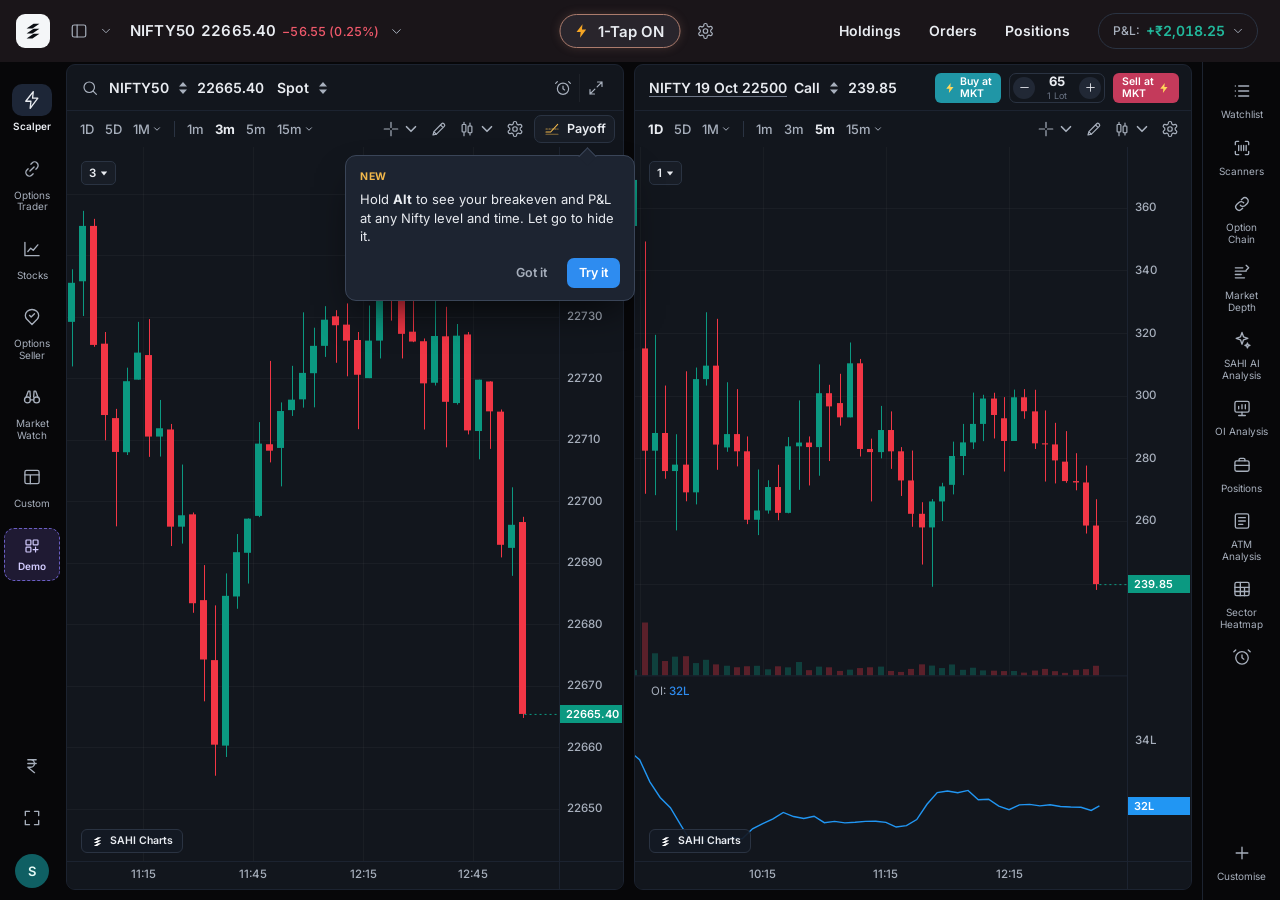
==== commit 801b640f: "Smooth pinch and wheel zoom; open the Nifty chart less crowded The charts zoom with a trackpad pinch" ====
--- a/prototype/payoff/index.html
+++ b/prototype/payoff/index.html
@@ -751,6 +751,12 @@
     const b = lastBarBefore(bars, T);
     return b ? b.c : price(c, pathAt(T), T);
   }
+  // Price at an instant inside a minute, moving from that bar's open to its close, as pathAt does for the index.
+  function optionAt(c, T) {
+    const bars = optionBars(c), i = Math.floor(T) - BASE;
+    const b = i >= 0 && i < bars.length ? bars[i] : null;
+    return b ? b.o + (b.c - b.o) * (T - Math.floor(T)) : optionPriceAt(c, T);
+  }
   // The close of the last bar that ended at or before T (e.g. the previous session's close).
   function optionCloseBefore(c, T) { const b = lastBarBefore(optionBars(c), T); return b ? b.c : price(c, pathAt(T, true), T); }
 
@@ -800,7 +806,7 @@
   return {
     OPEN, CLOSE, SESSION, YEAR, SQOFF, LOT, TICK, HOLIDAYS, DAYS, TODAY, EXPIRIES, DEFAULT_NOW, S_DEFAULT, PREV_CLOSE, HIST_START, REAL_END_T, SOURCE: RD.source,
     baseIv: () => BASE_IV, tOf, split, fmtT, clock, dayOfT, dayIdx, dateInfo, expiryByKey, bs, solveIv, roundTick, pathAt, contract, isReal, calibrate, price, intrinsic,
-    optionPriceAt, optionCloseBefore, indexCandles, optionCandles, tauOf, inr, rupees, signed, level, px, prem, settleS, rng
+    optionPriceAt, optionAt, optionCloseBefore, indexCandles, optionCandles, tauOf, inr, rupees, signed, level, px, prem, settleS, rng
   };
 })();
 if (typeof module !== 'undefined') module.exports = Engine;
@@ -936,6 +942,8 @@
     this.limitT = null;
     // how far right the view may go even without a future zone (empty space to look into)
     this.panT = null;
+    // A mirrored crosshair from the other chart: { T, p (price or null), label }. It shows only while this chart has no pointer of its own.
+    this.ghost = null;
     this._bind();
   }
   on(name, fn) { this.hooks[name] = fn; return this; }
@@ -950,7 +958,15 @@
     this.invalidate();
   }
   setData(candles, nowT, lastPrice) { this.candles = candles; this.nowT = nowT; this.lastPrice = lastPrice; this.invalidate(); }
-  setView(t0, t1) { this.view = { t0, t1 }; this.invalidate(); }
+  setView(t0, t1) { this.zoom = null; this.view = { t0, t1 }; this.invalidate(); }
+  // The window that shows n candles of this chart's timeframe across the plot, ending a little past T.
+  spanFor(pxPerCandle) { return Math.max(this.o.tf * 8, this.plotW / pxPerCandle * this.o.tf); }
+  setGhost(g) {
+    const a = this.ghost;
+    if (!a && !g) return;
+    if (a && g && a.T === g.T && a.p === g.p && a.label === g.label) return;
+    this.ghost = g; this.invalidate();
+  }
   invalidate() {
     if (this._raf) return;
     this._raf = requestAnimationFrame(() => { this._raf = null; this.render(); });
@@ -992,6 +1008,7 @@
     ctx.beginPath(); ctx.rect(0, 0, this.plotW, this.h - this.o.timeH); ctx.clip();
     this._grid();
     this.hooks.below && this.hooks.below(ctx, this);
+    this._ghostBand();
     this._volume();
     this._candles();
     if (this.o.sub && (this.candles.length || this.lastPrice != null)) this._sub();
@@ -1000,6 +1017,7 @@
     this._axes();
     this.hooks.axis && this.hooks.axis(ctx, this);
     this._crosshair();
+    this._ghost();
     this.hooks.top && this.hooks.top(ctx, this);
   }
   niceStep(range, n) {
@@ -1050,7 +1068,7 @@
     const { ctx } = this;
     const k = this.plotW / (this.view.t1 - this.view.t0);
     for (const c of this.visible()) {
-      const bw = Math.max(1, Math.min((c.t1 - c.t0) * k * 0.72, 28));
+      const bw = Math.max(1, Math.min((c.t1 - c.t0) * k * 0.62, 24));
       const x = this.tToX((c.t0 + c.t1) / 2);
       const up = c.c >= c.o;
       ctx.fillStyle = ctx.strokeStyle = up ? this.col.up : this.col.down;
@@ -1069,7 +1087,7 @@
     const k = this.plotW / (this.view.t1 - this.view.t0);
     ctx.globalAlpha = 0.32;
     for (const c of vis) {
-      const bw = Math.max(1, Math.min((c.t1 - c.t0) * k * 0.72, 28));
+      const bw = Math.max(1, Math.min((c.t1 - c.t0) * k * 0.62, 24));
       const x = this.tToX((c.t0 + c.t1) / 2), h = (c.v || 0) / maxV * hh;
       ctx.fillStyle = c.c >= c.o ? this.col.up : this.col.down;
       ctx.fillRect(Math.round(x - bw / 2), base - h, Math.max(1, Math.round(bw)), h);
@@ -1143,6 +1161,47 @@
     const x0 = align === 'axis' ? x + 1 : x;
     ctx.fillStyle = bg; ctx.fillRect(x0, Math.round(y - 9), w, 18);
     ctx.fillStyle = fg; ctx.textBaseline = 'middle'; ctx.fillText(text, x0 + 6, y + 0.5);
+  }
+  // The candle that contains the mirrored time gets a soft highlight, whatever this chart's timeframe.
+  _ghostBand() {
+    const g = this.ghost;
+    if (!g || this.pointer) return;
+    const c = this.visible().find(k => g.T >= k.t0 && g.T < k.t1);
+    if (!c) return;
+    const x0 = this.tToX(c.t0), x1 = this.tToX(c.t1);
+    this.ctx.fillStyle = 'rgba(120, 150, 230, .10)';
+    this.ctx.fillRect(x0, 0, Math.max(2, x1 - x0), this.mainH);
+  }
+  // The mirrored crosshair: the same minute as the other chart's pointer, and the level that matches it here.
+  _ghost() {
+    const g = this.ghost;
+    if (!g || this.pointer || this.drag) return;
+    const { ctx } = this;
+    const x = Math.round(this.tToX(g.T)) + 0.5;
+    if (x < 0 || x > this.plotW) return;
+    const y = g.p != null ? this.pToY(g.p) : null;
+    const inY = y != null && y >= this.o.padTop && y <= this.mainH;
+    ctx.save();
+    ctx.beginPath(); ctx.rect(0, 0, this.plotW, this.h - this.o.timeH); ctx.clip();
+    ctx.strokeStyle = 'rgba(130, 160, 240, .75)'; ctx.setLineDash([4, 4]); ctx.beginPath();
+    ctx.moveTo(x, 0); ctx.lineTo(x, this.h - this.o.timeH);
+    if (inY) { ctx.moveTo(0, Math.round(y) + 0.5); ctx.lineTo(this.plotW, Math.round(y) + 0.5); }
+    ctx.stroke(); ctx.setLineDash([]);
+    if (inY) { ctx.fillStyle = '#82a0f0'; ctx.beginPath(); ctx.arc(x, y, 3, 0, Math.PI * 2); ctx.fill(); }
+    ctx.restore();
+    if (g.p != null) {
+      // a level above or below the view is tagged at that edge with an arrow
+      const ty = Math.max(this.o.padTop + 9, Math.min(this.mainH - 9, y));
+      // out of view: arrow first and a shorter number, so it fits the axis
+      const label = inY ? (g.label || g.p.toFixed(this.o.dec)) : (y < this.o.padTop ? '↑ ' : '↓ ') + (Math.abs(g.p) >= 1000 ? Math.round(g.p) : g.p.toFixed(1));
+      this.tag(this.plotW, ty, label, '#2f4f9e', '#fff');
+    }
+    const label = Engine.fmtT(Math.max(0, Math.floor(g.T)) + 1e-6);
+    ctx.font = '600 11px Inter, system-ui, sans-serif';
+    const tw = ctx.measureText(label).width + 14;
+    const tx = Math.max(0, Math.min(this.plotW - tw, x - tw / 2));
+    ctx.fillStyle = '#2f4f9e'; ctx.fillRect(tx, this.h - this.o.timeH + 4, tw, 20);
+    ctx.fillStyle = '#fff'; ctx.textBaseline = 'middle'; ctx.fillText(label, tx + 7, this.h - this.o.timeH / 2 + 2);
   }
   _crosshair() {
     const p = this.pointer;
@@ -1172,7 +1231,7 @@
   }
   // Keep the view between the first candle and the right limit: the axis end, or panT when that is later.
   clampView(t0, t1) {
-    let span = Math.max(this.o.minSpan, Math.min(this.o.maxSpan, t1 - t0));
+    let span = Math.max(Math.min(this.o.minSpan, this.o.tf * 8), Math.min(this.o.maxSpan, t1 - t0));
     const first = this.candles.length ? this.candles[0].t0 : t0;
     const right = Math.max(this.limitT != null ? this.limitT : this.nowT, this.panT != null ? this.panT : -Infinity);
     span = Math.min(span, (right - first) / 0.89);
@@ -1191,6 +1250,7 @@
         if (Math.abs(p.x - this.drag.x) > 3) this.drag.moved = true;
         this.view = { t0: a, t1: b };
         this.pointer = p;
+        this.computeY();
         this.hooks.viewchange && this.hooks.viewchange(this, true);
         this.invalidate();
         return;
@@ -1204,6 +1264,7 @@
       if (e.button !== 0) return;
       const p = this.local(e);
       if (this.hooks.down && this.hooks.down(this, p, e) === false) return;
+      this.zoom = null;
       this.drag = { x: p.x, t0: this.view.t0, t1: this.view.t1, moved: false };
       cv.style.cursor = 'grabbing';
     });
@@ -1214,18 +1275,80 @@
       if (d.moved) this.hooks.viewchange && this.hooks.viewchange(this, false, true);
       this.invalidate();
     });
+    // Zoom: the mouse wheel, a trackpad pinch (Chrome and Firefox send it as a wheel with ctrlKey), Safari's
+    // gesture events, and a two-finger pinch on a touch screen. Every zoom eases to its target span and keeps
+    // the minute under the pointer fixed. A sideways trackpad swipe pans.
     cv.addEventListener('wheel', e => {
       e.preventDefault();
       const p = this.local(e);
-      const T = this.xToT(p.x);
-      const k = Math.exp(e.deltaY * 0.0015);
-      const t0 = T - (T - this.view.t0) * k, t1 = T + (this.view.t1 - T) * k;
-      const [a, b] = this.clampView(t0, t1);
-      this.view = { t0: a, t1: b };
+      const unit = e.deltaMode === 1 ? 16 : e.deltaMode === 2 ? this.h : 1;
+      const dx = e.deltaX * unit, dy = e.deltaY * unit;
       this.pointer = p;
-      this.hooks.viewchange && this.hooks.viewchange(this, false, true);
-      this.invalidate();
+      if (!e.ctrlKey && Math.abs(dx) > Math.abs(dy)) { this.zoom = null; this._pan(dx); return; }
+      // a pinch sends small steps many times a second, so it gets a stronger factor than a wheel notch
+      this.zoomBy(Math.exp(Math.max(-1, Math.min(1, dy * (e.ctrlKey ? 0.012 : 0.0018)))), p.x);
     }, { passive: false });
+    let gScale = 1;
+    cv.addEventListener('gesturestart', e => { e.preventDefault(); gScale = 1; });
+    cv.addEventListener('gesturechange', e => {
+      e.preventDefault();
+      const p = this.local(e);
+      this.zoomBy(gScale / e.scale, p.x); gScale = e.scale;
+    });
+    cv.addEventListener('gestureend', e => e.preventDefault());
+    let pinch = null;
+    const mid = ts => { const r = this.cv.getBoundingClientRect(); return { x: ((ts[0].clientX + ts[1].clientX) / 2 - r.left) * (this.w / r.width), d: Math.hypot(ts[0].clientX - ts[1].clientX, ts[0].clientY - ts[1].clientY) }; };
+    cv.addEventListener('touchstart', e => { if (e.touches.length === 2) { e.preventDefault(); pinch = mid(e.touches); } }, { passive: false });
+    cv.addEventListener('touchmove', e => {
+      if (!pinch || e.touches.length !== 2) return;
+      e.preventDefault();
+      const m = mid(e.touches);
+      if (m.d > 10 && pinch.d > 10) this.zoomBy(pinch.d / m.d, m.x);
+      pinch = m;
+    }, { passive: false });
+    cv.addEventListener('touchend', e => { if (e.touches.length < 2) pinch = null; });
+  }
+  _pan(dx) {
+    const dT = dx / this.plotW * (this.view.t1 - this.view.t0);
+    const [a, b] = this.clampView(this.view.t0 + dT, this.view.t1 + dT);
+    this.view = { t0: a, t1: b };
+    this.computeY();
+    this.hooks.viewchange && this.hooks.viewchange(this, false, true);
+    this.invalidate();
+  }
+  // k < 1 zooms in (pinch out), k > 1 zooms out. Steps add up on the target, and each frame closes part of
+  // the gap, so a fast pinch or a run of wheel notches glides instead of jumping.
+  zoomBy(k, x) {
+    if (!(k > 0) || this.drag) return;
+    x = Math.max(0, Math.min(this.plotW, x));
+    const cur = this.view.t1 - this.view.t0;
+    const prev = this.zoom, minS = Math.max(Math.min(this.o.minSpan, this.o.tf * 8), 1);
+    // a pointer that moved mid-glide becomes the new anchor; the target span keeps adding up
+    const z = { x, T: prev && Math.abs(prev.x - x) < 1 ? prev.T : this.xToT(x), span: Math.max(minS, Math.min(this.o.maxSpan, (prev ? prev.span : cur) * k)) };
+    { const f = x / this.plotW, [a, b] = this.clampView(z.T - f * z.span, z.T + (1 - f) * z.span); z.span = b - a; }
+    this.zoom = z;
+    if (!this._zraf) this._zraf = requestAnimationFrame(() => this._zoomStep());
+  }
+  _zoomStep() {
+    this._zraf = null;
+    const z = this.zoom;
+    if (!z) return;
+    const cur = this.view.t1 - this.view.t0;
+    // ease in log space: about 85% of the way in 6 frames at 60 Hz
+    let span = Math.exp(Math.log(cur) + (Math.log(z.span) - Math.log(cur)) * 0.3);
+    const done = Math.abs(Math.log(span / z.span)) < 0.004;
+    if (done) span = z.span;
+    const f = z.x / this.plotW;
+    const [a, b] = this.clampView(z.T - f * span, z.T - f * span + span);
+    const stuck = Math.abs((b - a) - cur) < 1e-6 && !done;
+    this.view = { t0: a, t1: b };
+    this.computeY();
+    const end = done || stuck;
+    if (end) this.zoom = null;
+    // while gliding, tell the app it is a drag-like change (cheap); the last frame is a full one
+    this.hooks.viewchange && this.hooks.viewchange(this, !end, true);
+    this.invalidate();
+    if (!end) this._zraf = requestAnimationFrame(() => this._zoomStep());
   }
 }
 /* =====================================================================
@@ -1433,7 +1556,7 @@
   const OI = [];
   const opt = new SahiChart($('#optCanvas'), {
     tf: st.tf.opt, dec: 2, volFrac: 0.1, minY: 0,
-    sub: { frac: 0.26, series: OI, fmt: v => (v / 1e5).toFixed(v < 1e6 ? 1 : 0).replace(/\.0$/, '') + 'L', color: '#2196f3' }
+    sub: { frac: 0.26, series: OI, fmt: v => v < 1e5 ? (v / 1e3).toFixed(v < 1e4 ? 1 : 0).replace(/\.0$/, '') + 'K' : (v / 1e5).toFixed(v < 1e6 ? 1 : 0).replace(/\.0$/, '') + 'L', color: '#2196f3' }
   });
   const savedViews = { idx: null, opt: null };
   // Both charts drag right into empty space up to 3:30 pm on the next trading day, Payoff on or off (BR-27).
@@ -1467,6 +1590,7 @@
       oc.forEach(k => { if (k.oi != null) OI.push({ T: Math.min(k.t1, T), v: k.oi }); });
     } else { opt.setData([], T, null); OI.length = 0; }
     renderUI();
+    refreshMirror();
   }
   // The window a range preset shows: the last 1 or 5 sessions, or all the data (1M), up to Now.
   function rangeView(key) {
@@ -1481,7 +1605,9 @@
     const T = nowT();
     idx.limitT = null; opt.limitT = null;
     st.range = { idx: null, opt: '1' };
-    idx.setView(...idx.clampView(T - 300, T + 24));
+    // about 11 px per candle, the spacing Sahi Charts opens with
+    idx.resize();
+    { const span = idx.spanFor(11); idx.setView(...idx.clampView(T - span * 0.93, T + span * 0.07)); }
     applyRange(opt, st.range.opt);
     renderTf();
   }
@@ -1880,7 +2006,10 @@
       hits[which].push(Object.assign({}, r, { tip: x0.tip }));
     });
   }
-  idx.on('timeLabel', T => E.fmtT(Math.max(0, Math.round(T / idx.o.tf) * idx.o.tf)));
+  // Crosshair time labels show the exact minute on both charts, so a mirrored crosshair reads the same time
+  // whatever each chart's timeframe; in the future zone, the snapped Payoff point (BR-16).
+  const minuteLabel = T => E.fmtT(Math.max(0, Math.floor(T)) + 1e-6);
+  idx.on('timeLabel', T => { const b = book(); return payoffOn() && pointable(b) && T > b.nowT ? E.fmtT(snapT(T, b)) : minuteLabel(T); });
   // no crosshair over the disabled area
   idx.on('crosshair', (ctx, ch, p) => {
     if (!payoffOn()) return;
@@ -2038,7 +2167,7 @@
     drawExitMarkers(ctx, ch, 'opt', taken);
     ctx.globalAlpha = 1;
   });
-  opt.on('timeLabel', T => E.fmtT(Math.max(0, Math.round(T / opt.o.tf) * opt.o.tf)));
+  opt.on('timeLabel', T => minuteLabel(T));
 
   /* ---------- pointer and keyboard on the index chart ---------- */
   const snapT = (T, b) => { const end = axisEnd(b); return Math.max(firstT(b), Math.min(end, Math.round(T / step()) * step())); };
@@ -2077,10 +2206,11 @@
       ch.cv.style.cursor = Math.hypot(p.x - px, p.y - py) < 10 ? 'grab' : (z && z.T && st.later ? 'pointer' : '');
     } else ch.cv.style.cursor = z && z.T && st.later ? 'crosshair' : '';
     updateReadout(p);
+    mirrorFromIdx(p);
     opt.invalidate();
     renderTable();
   });
-  idx.on('leave', () => { st.hover = null; hideTip('canvas'); updateReadout(null); opt.invalidate(); renderTable(); });
+  idx.on('leave', () => { st.hover = null; hideTip('canvas'); updateReadout(null); opt.setGhost(null); opt.invalidate(); renderTable(); });
   idx.on('down', (ch, p) => {
     if (st.pin) {
       const px = ch.tToX(st.pin.T), py = ch.pToY(st.pin.S);
@@ -2099,6 +2229,7 @@
   // Each chart scrolls and zooms on its own (the two can be on different timeframes).
   idx.on('viewchange', (ch, dragging, byUser) => {
     if (byUser && st.range.idx) { st.range.idx = null; renderTf(); }
+    if (ch.pointer) mirrorFromIdx(ch.pointer);
     if (!payoffOn()) return;
     if (byUser && st.horizon) { st.horizon = null; renderStrip(book()); }
     if (!dragging) cache = null;
@@ -2106,19 +2237,109 @@
     if (ch.pointer && !pinDrag) { st.hover = zoneAt(ch, ch.pointer); updateReadout(ch.pointer); opt.invalidate(); renderTable(); }
     renderD1();
   });
-  opt.on('viewchange', (ch, dragging, byUser) => { if (byUser && st.range.opt) { st.range.opt = null; renderTf(); } });
+  opt.on('viewchange', (ch, dragging, byUser) => { if (byUser && st.range.opt) { st.range.opt = null; renderTf(); } if (ch.pointer) mirrorFromOpt(ch.pointer); });
   opt.on('hover', (ch, p) => {
     const hit = hits.opt.find(h => p.x >= h.x && p.x <= h.x + h.w && p.y >= h.y && p.y <= h.y + h.h);
     if (hit) showCanvasTip(ch, hit); else hideTip('canvas');
+    mirrorFromOpt(p);
   });
-  opt.on('leave', () => hideTip('canvas'));
+  opt.on('leave', () => { hideTip('canvas'); idx.setGhost(null); });
+
+  /* ---------- mirrored crosshair (BR-28) ---------- */
+  // Hovering one chart mirrors the crosshair onto the other: the same minute, whatever either chart's timeframe,
+  // and the matching level. Up to Now, the option level is the option's real price at that minute, moved by what
+  // the model says it gains or loses between Nifty's actual level then and the hovered one. After Now, with Payoff
+  // on, it is the Payoff value; with Payoff off, the future gets the time line only. The other chart scrolls to
+  // keep the mirrored time in view, at its own zoom.
+  const mirrorOn = () => !!shownOpt() && !(payoffOn() && isS3());
+  const roundLvl = (c, v) => c.type === 'FUT' ? v : Math.max(E.TICK, E.roundTick(v));
+  // The option's actual price and Nifty's actual level at the same instant T (at Now: the live values).
+  function actualsAt(c, T, b) {
+    if (T >= b.nowT - 0.01) return { o: ltp(c), s: b.S0 };
+    return { o: E.optionAt(c, T), s: E.pathAt(T) };
+  }
+  // After Now there is a level only where Payoff has a point: Payoff on, prices loading, inside the axis end.
+  const futureOk = (T, b) => payoffOn() && pointable(b) && !blocked(T, b);
+  const blocked = (T, b) => { if (!payoffOn()) return false; const from = disabledFrom(b); return from != null && T > from + 1; };
+  function optLevel(c, T, S) {
+    const b = book();
+    if (T <= b.nowT) { const a = actualsAt(c, T, b); return roundLvl(c, a.o + E.price(c, S, T) - E.price(c, a.s, T)); }
+    if (!futureOk(T, b)) return null;
+    // the same value the option chart's Payoff marker shows
+    const l = b.legs[0];
+    if (!isS3() && l && l.c === c) return b.pretrade ? P.legDetail(l, S, T, b).value : heldPrem(l, S, T, b);
+    return roundLvl(c, E.price(c, S, T));
+  }
+  // The Nifty level that gives option price P at time T (option value is monotonic in the index level).
+  function idxLevel(c, T, P) {
+    const b = book();
+    let target;
+    if (T <= b.nowT) { const a = actualsAt(c, T, b); target = P - a.o + E.price(c, a.s, T); }
+    else if (!futureOk(T, b)) return null;
+    else target = P;
+    if (c.type === 'FUT') return target;
+    const f = S => E.price(c, S, T) - target;
+    let lo = b.S0 * 0.7, hi = b.S0 * 1.3, flo = f(lo), fhi = f(hi);
+    if (flo * fhi > 0) return Math.abs(flo) < Math.abs(fhi) ? lo : hi;
+    for (let i = 0; i < 40; i++) { const mid = (lo + hi) / 2, fm = f(mid); if (fm * flo > 0) { lo = mid; flo = fm; } else hi = mid; }
+    return (lo + hi) / 2;
+  }
+  // Keep the mirrored time in the other chart's view: shift it the least needed, at its own zoom.
+  // Scrolls only when the minute is outside the view, then leaves an 8% margin.
+  function follow(ch, which, T) {
+    const v = ch.view, span = v.t1 - v.t0, m = span * 0.08;
+    if (T >= v.t0 && T <= v.t1) return;
+    const t0 = T < v.t0 ? T - m : T + m - span;
+    const [a, c] = ch.clampView(t0, t0 + span);
+    if (Math.abs(a - v.t0) < 1e-6) return;
+    ch.setView(a, c);
+    ch.computeY();
+    if (st.range[which]) { st.range[which] = null; renderTf(); }
+    if (which === 'idx') {
+      if (st.horizon) { st.horizon = null; renderStrip(book()); }
+      if (payoffOn()) { updateReadout(null); renderD1(); }
+    }
+  }
+  function mirrorPoint(T, S, noFollow) {
+    const c = shownOpt();
+    T = Math.max(0, T);
+    if (!mirrorOn() || blocked(T, book())) { opt.setGhost(null); return; }
+    const lvl = S == null ? null : optLevel(c, T, S);
+    if (!noFollow) follow(opt, 'opt', T);
+    opt.setGhost({ T, p: lvl, label: lvl == null ? null : lvl.toFixed(2) });
+  }
+  function mirrorFromIdx(p, noFollow) {
+    if (!p || p.x > idx.plotW || p.y > idx.h - idx.o.timeH) { opt.setGhost(null); return; }
+    // in the future zone, the same snapped point the readout uses (BR-16)
+    const z = payoffOn() ? zoneAt(idx, p) : null;
+    if (z && z.T) mirrorPoint(z.T, z.S, noFollow);
+    else mirrorPoint(idx.xToT(p.x), p.y <= idx.mainH ? idx.yToP(p.y) : null, noFollow);
+  }
+  function mirrorFromOpt(p, noFollow) {
+    if (!p || !mirrorOn() || p.x > opt.plotW || p.y > opt.h - opt.o.timeH) { idx.setGhost(null); return; }
+    const T = Math.max(0, opt.xToT(p.x));
+    if (blocked(T, book())) { idx.setGhost(null); return; }
+    const S = p.y <= opt.mainH ? idxLevel(shownOpt(), T, opt.yToP(p.y)) : null;
+    if (!noFollow) follow(idx, 'idx', T);
+    idx.setGhost({ T, p: S, label: S == null ? null : S.toFixed(2) });
+  }
+  // After data, a tick, Payoff or the clock change, recompute the mirror for wherever the pointer is.
+  // Never scrolls: only real pointer moves and arrow keys do. Scales first, since a data change can rescale a chart.
+  function refreshMirror() {
+    idx.computeY(); opt.computeY();
+    if (idx.pointer) mirrorFromIdx(idx.pointer, true);
+    else if (st.keyPt && payoffOn() && document.activeElement === idx.cv && !opt.pointer) mirrorPoint(st.keyPt.T, st.keyPt.S, true);
+    else opt.setGhost(null);
+    if (opt.pointer) mirrorFromOpt(opt.pointer, true); else idx.setGhost(null);
+  }
   // Keyboard: focusing the chart puts the point one candle after Now at the current level (PRD S2/S3).
+  $('#idxCanvas').addEventListener('blur', () => { if (!idx.pointer) opt.setGhost(null); });
   $('#idxCanvas').addEventListener('focus', () => {
     if (!payoffOn() || st.pin || st.keyPt || !$('#idxCanvas').matches(':focus-visible')) return;
     const b = book();
     if (!pointable(b)) return;
     st.keyPt = st.hover = { T: firstT(b), S: snapS(b.S0) };
-    updateReadout(null); idx.invalidate(); opt.invalidate(); renderTable();
+    updateReadout(null); mirrorPoint(st.keyPt.T, st.keyPt.S); idx.invalidate(); opt.invalidate(); renderTable();
   });
 
   let sampleT = 0;
@@ -2143,7 +2364,7 @@
     const was = st.pin;
     log('payoff_pin_close');
     setPayoff(() => { st.pin = null; }, 'pin');
-    if (payoffOn()) { st.keyPt = st.hover = { T: was.T, S: was.S }; updateReadout(null); idx.invalidate(); opt.invalidate(); renderTable(); }
+    if (payoffOn()) { st.keyPt = st.hover = { T: was.T, S: was.S }; updateReadout(null); mirrorPoint(was.T, was.S); idx.invalidate(); opt.invalidate(); renderTable(); }
     if (returnFocus) focusNS($(payoffOn() ? '#idxCanvas' : '#payoffBtn'));
   }
 
@@ -2168,6 +2389,7 @@
     } else { st.keyPt = pt; st.hover = pt; }
     markHinted(pt);
     updateReadout(null);
+    mirrorPoint(pt.T, pt.S);
     idx.invalidate(); opt.invalidate(); renderTable(); renderD1();
   }
   function keepPointInView(pt) {
@@ -2284,6 +2506,7 @@
       if (which === 'idx' && st.horizon) { st.horizon = null; renderStrip(book()); }
     }
     renderTf();
+    refreshMirror();
   }
   document.querySelectorAll('.tfs [data-tf]').forEach(bt => bt.addEventListener('click', () => setTf(bt.closest('.tfs').dataset.chart, +bt.dataset.tf)));
   let tfMenu = null;
@@ -2323,7 +2546,7 @@
     st.range[which] = bt.dataset.range;
     applyRange(chartOf(which), st.range[which]);
     if (which === 'idx' && st.horizon) { st.horizon = null; renderStrip(book()); }
-    cache = null; renderTf(); renderUI();
+    cache = null; renderTf(); renderUI(); refreshMirror();
   }));
   renderTf();
 
@@ -3156,6 +3379,7 @@
     defaultViews();
     if (was && payoffOn()) refit(book());
     renderUI();
+    refreshMirror();
   }
 
   /* ---------- live ticks ---------- */
@@ -3175,6 +3399,7 @@
     const c = shownOpt();
     if (c) { const lp = ltp(c); const ol = opt.candles[opt.candles.length - 1]; if (ol) { ol.c = lp; ol.h = Math.max(ol.h, lp); ol.l = Math.min(ol.l, lp); } opt.lastPrice = lp; }
     renderUI();
+    refreshMirror();
     if (st.popover) renderPopover();
     if (st.m1 && !st.m1.submitting) renderM1();
   }
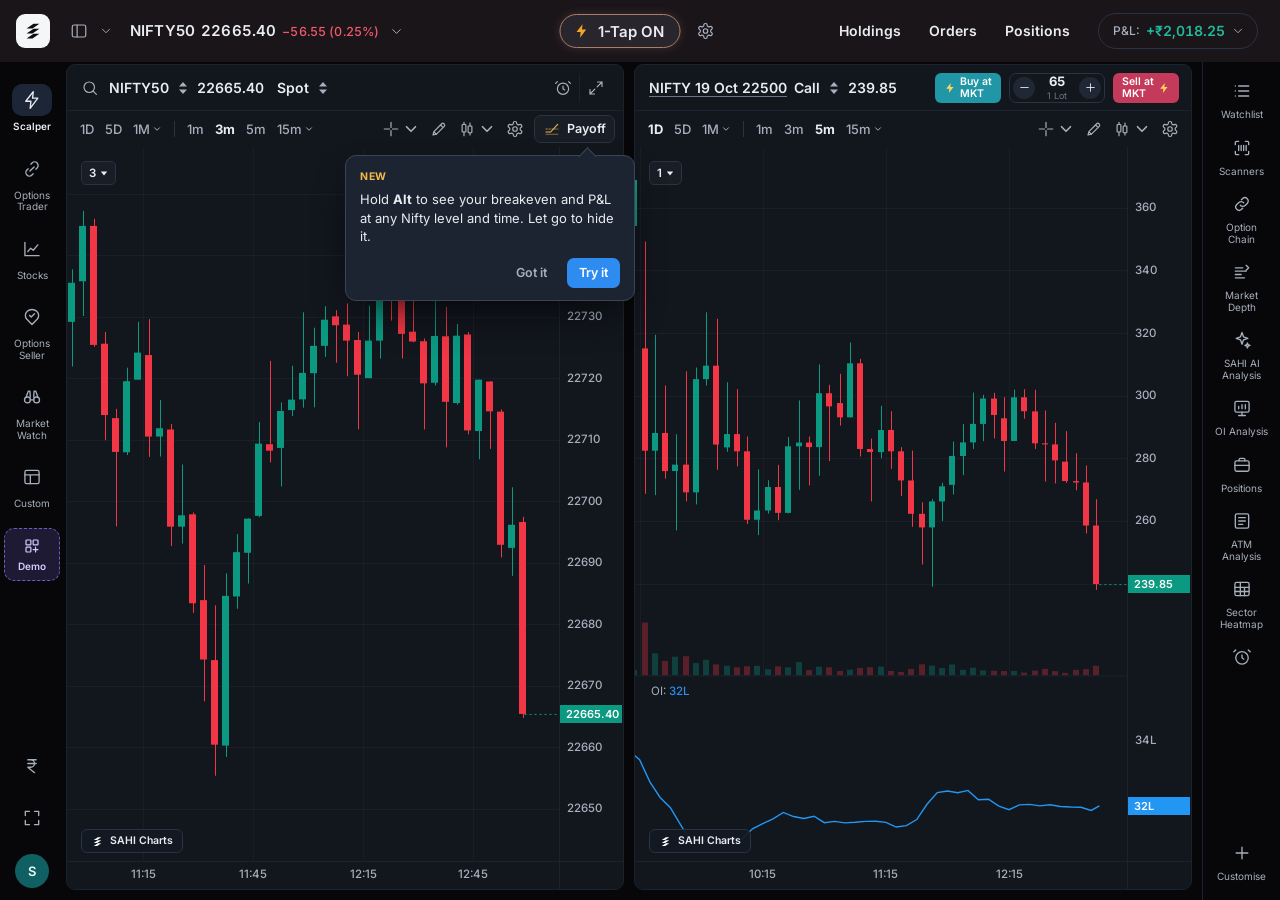
==== commit 6f8ec09d: "Option chart point label uses the readout card style The premium label and P&L tag on the option cha" ====
--- a/prototype/payoff/index.html
+++ b/prototype/payoff/index.html
@@ -197,6 +197,7 @@
 .readout .p { display: flex; align-items: baseline; gap: 9px; font-size: 24px; font-weight: 700; line-height: 1.15; margin-top: 9px; letter-spacing: -.01em; }
 .readout .p small { font-size: 13px; font-weight: 600; color: var(--text-2); letter-spacing: 0; }
 .readout .r { font-size: 12.5px; color: var(--text-2); margin-top: 7px; }
+.readout .r b { font-weight: 600; }
 .readout .u { font-size: 11.5px; color: var(--warn-ink); margin-top: 7px; line-height: 1.35; }
 .readout .ft { margin-top: 11px; padding-top: 9px; border-top: 1px solid var(--line-2); font-size: 11px; color: var(--text-3); }
 .readout.stale .p, .readout.stale .r { color: var(--text-3) !important; }
@@ -2060,7 +2061,30 @@
     ctx.fillStyle = css('--future-tint'); ctx.fillRect(nx, 0, ex - nx, ch.mainH);
     ctx.globalAlpha = 1;
   });
+  // The option chart's point card: the same box as the index chart's readout, placed beside the marker dot.
+  let optCardUsed = false;
+  function optCard(ch, taken, html, x, y, stale) {
+    const wrap = $('#optWrap');
+    let el = $('#optReadout');
+    if (!el) { el = document.createElement('div'); el.id = 'optReadout'; el.className = 'readout'; el.setAttribute('aria-hidden', 'true'); wrap.appendChild(el); }
+    optCardUsed = true;
+    el.classList.toggle('stale', stale);
+    setHTML(el, html);
+    el.style.opacity = alpha();
+    const w = el.offsetWidth, h = el.offsetHeight, top = ch.o.padTop, bot = ch.mainH * (1 - ch.o.volFrac) - 4;
+    const fit = (lx, ly) => ({ x: Math.max(4, Math.min(ch.plotW - w - 4, lx)), y: Math.max(top, Math.min(bot - h, ly)), w, h });
+    const dotBox = { x: x - 7, y: y - 7, w: 14, h: 14 };
+    const cands = [fit(x + 14, y - h - 10), fit(x - 14 - w, y - h - 10), fit(x + 14, y + 10), fit(x - 14 - w, y + 10)];
+    const r = cands.find(c => !overlaps(c, taken) && !overlaps(c, [dotBox])) || cands.find(c => !overlaps(c, [dotBox])) || cands[0];
+    el.style.left = r.x + 'px'; el.style.top = r.y + 'px';
+    taken.push(r);
+    return r;
+  }
   opt.on('above', (ctx, ch) => {
+    optCardUsed = false;
+    try { drawOptAbove(ctx, ch); } finally { if (!optCardUsed) { const el = $('#optReadout'); if (el) el.remove(); } }
+  });
+  function drawOptAbove(ctx, ch) {
     const taken = [];
     drawSimMark(ctx, ch, taken);
     const b = book();
@@ -2131,42 +2155,26 @@
       }
       dot(ctx, x, y, stale ? '#c0c6d2' : '#ffd98a', 4.5);
       if (yRaw !== y) { ctx.fillStyle = '#ffd98a'; ctx.font = '700 11px Inter, system-ui, sans-serif'; ctx.textAlign = 'center'; ctx.fillText(yRaw < y ? '▲' : '▼', x, yRaw < y ? y - 10 : y + 12); ctx.textAlign = 'left'; }
-      const timeTxt = E.fmtT(pt.T, E.dayOfT(pt.T) !== E.dayOfT(b.nowT) || closed());
       const shownV = b.pretrade ? d.value : heldPrem(l, pt.S, pt.T, b);
       const shownPnl = pointPnl(b, pt.S, pt.T);
-      const lines = [`${E.prem(shownV)} at ${timeTxt}`, d.uncertain ? 'Too uncertain to price' : hasRange ? `${E.prem(d.lo)} to ${E.prem(d.hi)}` : null].filter(Boolean);
-      const tagTxt = `${E.signed(shownPnl)} on ${l.qty}`;
-      // the price box and its P&L tag move together: right of the point, left of it, then below it
-      const up4 = [{ dx: 12, align: 'left', up: true }, { dx: -12, align: 'right', up: true }], dn4 = [{ dx: 12, align: 'left', up: false }, { dx: -12, align: 'right', up: false }];
-      // when the dot is clamped to the top, put the label below it so it never covers the dot
-      const both = yRaw < y ? dn4.concat(up4) : up4.concat(dn4);
-      let chosen = null;
-      for (const c of both) {
-        const box = pill(ctx, x + c.dx, c.up ? y - 10 : y + 10, lines, { align: c.align, valign: c.up ? 'bottom' : 'top', measure: true, clampW: ch.plotW, clampH: [topY, plotBottom - 30] });
-        const tag = pill(ctx, x + c.dx, box.y + box.h + 4, tagTxt, { align: c.align, measure: true, clampW: ch.plotW });
-        if (!overlaps(box, taken) && !overlaps(tag, taken)) { chosen = c; break; }
-      }
-      chosen = chosen || both[x + 12 + 200 > ch.plotW ? 1 : 0];
-      const box = pill(ctx, x + chosen.dx, chosen.up ? y - 10 : y + 10, lines, { align: chosen.align, valign: chosen.up ? 'bottom' : 'top', bg: 'rgba(23,29,39,.97)', border: '#3a4558', fg: stale ? '#9aa2b2' : '#fff', clampW: ch.plotW, clampH: [topY, plotBottom - 30] });
-      taken.push(box, { x: box.x, y: box.y + box.h + 4, w: box.w, h: 22 });
-      pill(ctx, x + chosen.dx, box.y + box.h + 4, tagTxt, { align: chosen.align, clampW: ch.plotW, bg: stale ? '#2a303b' : shownPnl >= 0 ? COL.upBg : COL.downBg, fg: stale ? '#9aa2b2' : '#fff', border: stale ? '#3a4558' : shownPnl >= 0 ? COL.up : COL.down });
+      optCard(ch, taken, `<div class="h num">${esc(E.fmtT(pt.T))}</div><div class="p num"><small>Premium</small>${E.prem(shownV)}</div>` +
+        (d.uncertain ? `<div class="u">Too uncertain to price. Time value left: ${E.prem(d.timeValue)}</div>` : hasRange ? `<div class="r num">Range ${E.prem(d.lo)} to ${E.prem(d.hi)}</div>` : '') +
+        (b.pretrade ? '' : `<div class="r num">P&amp;L <b class="${shownPnl >= 0 ? 'up' : 'down'}">${E.signed(shownPnl)}</b> on ${l.qty}</div>`) +
+        `<div class="ft">Model estimate, not a forecast</div>`, x, y, stale);
     } else if (nx >= 0 && nx <= ch.plotW) {
       const cur = ltp(l.c), y = clampY(ch.pToY(cur));
       dot(ctx, nx, y, stale ? '#c0c6d2' : '#ffd98a', 4.5);
       const pnlNow = b.pretrade ? 0 : l.side * l.qty * (cur - l.avg);
-      const tagTxt = `${E.signed(pnlNow)} on ${l.qty}`;
-      const cands = [{ dx: 12, align: 'left', up: true }, { dx: 12, align: 'left', up: false }, { dx: -12, align: 'right', up: true }, { dx: -12, align: 'right', up: false }];
-      let ch0 = cands.find(c => { const bx = pill(ctx, nx + c.dx, c.up ? y - 10 : y + 10, `${E.prem(cur)} now`, { align: c.align, valign: c.up ? 'bottom' : 'top', measure: true, clampW: ch.plotW, clampH: [topY + 26, plotBottom - 30] }); const tg = { x: bx.x, y: bx.y + bx.h + 4, w: bx.w + 30, h: 22 }; return !overlaps(bx, taken) && (b.pretrade || !overlaps(tg, taken)); }) || cands[0];
-      const box = pill(ctx, nx + ch0.dx, ch0.up ? y - 10 : y + 10, `${E.prem(cur)} now`, { align: ch0.align, valign: ch0.up ? 'bottom' : 'top', bg: 'rgba(23,29,39,.97)', border: '#3a4558', fg: stale ? '#9aa2b2' : '#fff', clampH: [topY + 26, plotBottom - 30], clampW: ch.plotW });
-      taken.push(box);
-      if (!b.pretrade) taken.push(pill(ctx, nx + ch0.dx, box.y + box.h + 4, tagTxt, { align: ch0.align, bg: stale ? '#2a303b' : pnlNow >= 0 ? COL.upBg : COL.downBg, fg: stale ? '#9aa2b2' : '#fff', border: stale ? '#3a4558' : pnlNow >= 0 ? COL.up : COL.down, clampW: ch.plotW }));
+      optCard(ch, taken, `<div class="h num">Now · ${esc(E.fmtT(b.nowT))}</div><div class="p num"><small>${b.pretrade ? 'Last price' : 'Premium'}</small>${E.prem(cur)}</div>` +
+        (b.pretrade ? '' : `<div class="r num">P&amp;L <b class="${pnlNow >= 0 ? 'up' : 'down'}">${E.signed(pnlNow)}</b> on ${l.qty}</div>`) +
+        `<div class="ft">Model estimate, not a forecast</div>`, nx, y, stale);
     }
     if (pts.length > 2) { const [lx, lv] = pts[pts.length - 1]; placePill(ctx, taken, [{ x: lx - 4, y: ch.pToY(lv) - 6, align: 'right', valign: 'bottom' }, { x: lx - 4, y: ch.pToY(lv) + 6, align: 'right' }], `If Nifty stays at ${E.level(b.S0)}`, { fg: stale ? '#9aa2b2' : '#cbbcff', clampH: [topY, plotBottom], required: false }, ch.plotW); }
     const paidTxt = b.pretrade ? `Last price ${E.prem(l.avg)}` : l.side > 0 ? `Paid ${E.prem(l.avg)}` : `Sold at ${E.prem(l.avg)}`;
     placePill(ctx, taken, [{ x: 8, y: yP + 4 }, { x: 8, y: yP - 4, valign: 'bottom' }, { x: 60, y: yP + 4 }, { x: 60, y: yP - 4, valign: 'bottom' }, { x: ch.plotW * 0.5, y: yP + 4 }], paidTxt, { fg: '#e9ecf1' }, ch.plotW);
     drawExitMarkers(ctx, ch, 'opt', taken);
     ctx.globalAlpha = 1;
-  });
+  }
   opt.on('timeLabel', T => minuteLabel(T));
 
   /* ---------- pointer and keyboard on the index chart ---------- */
